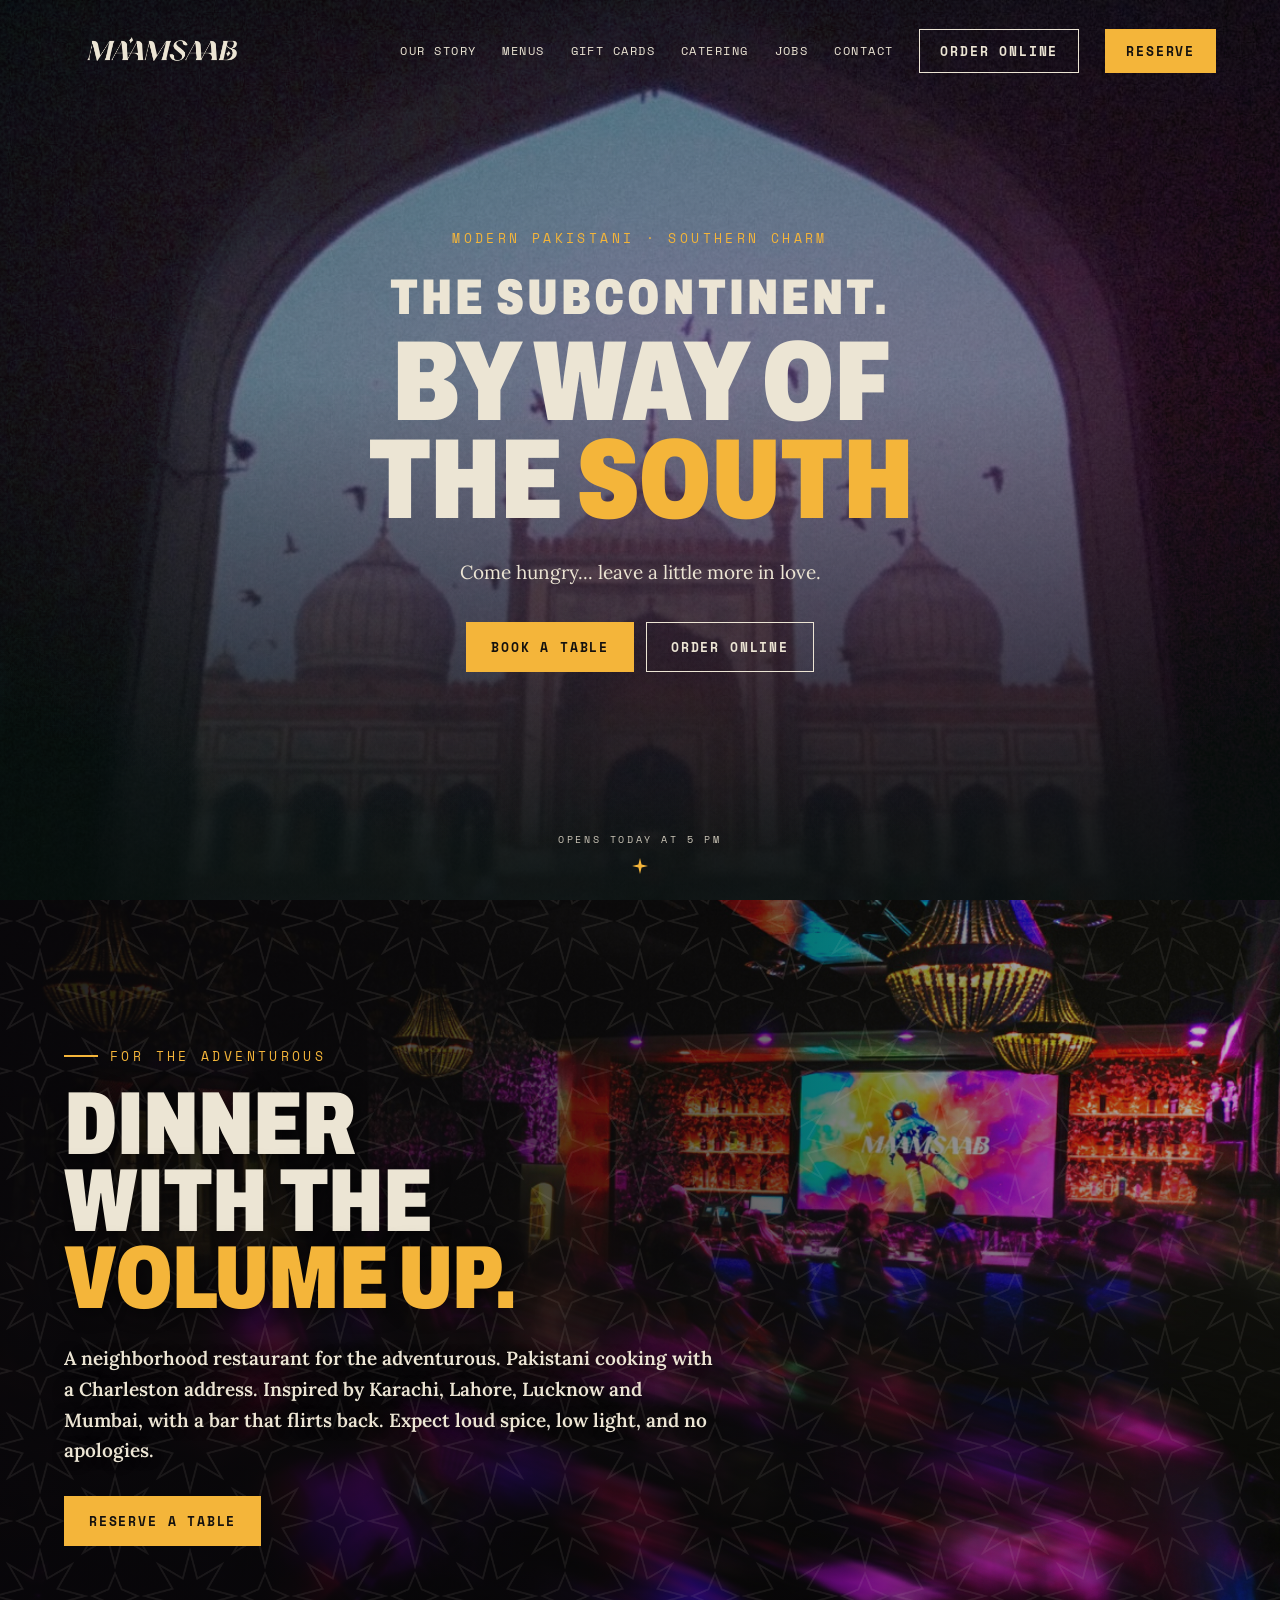
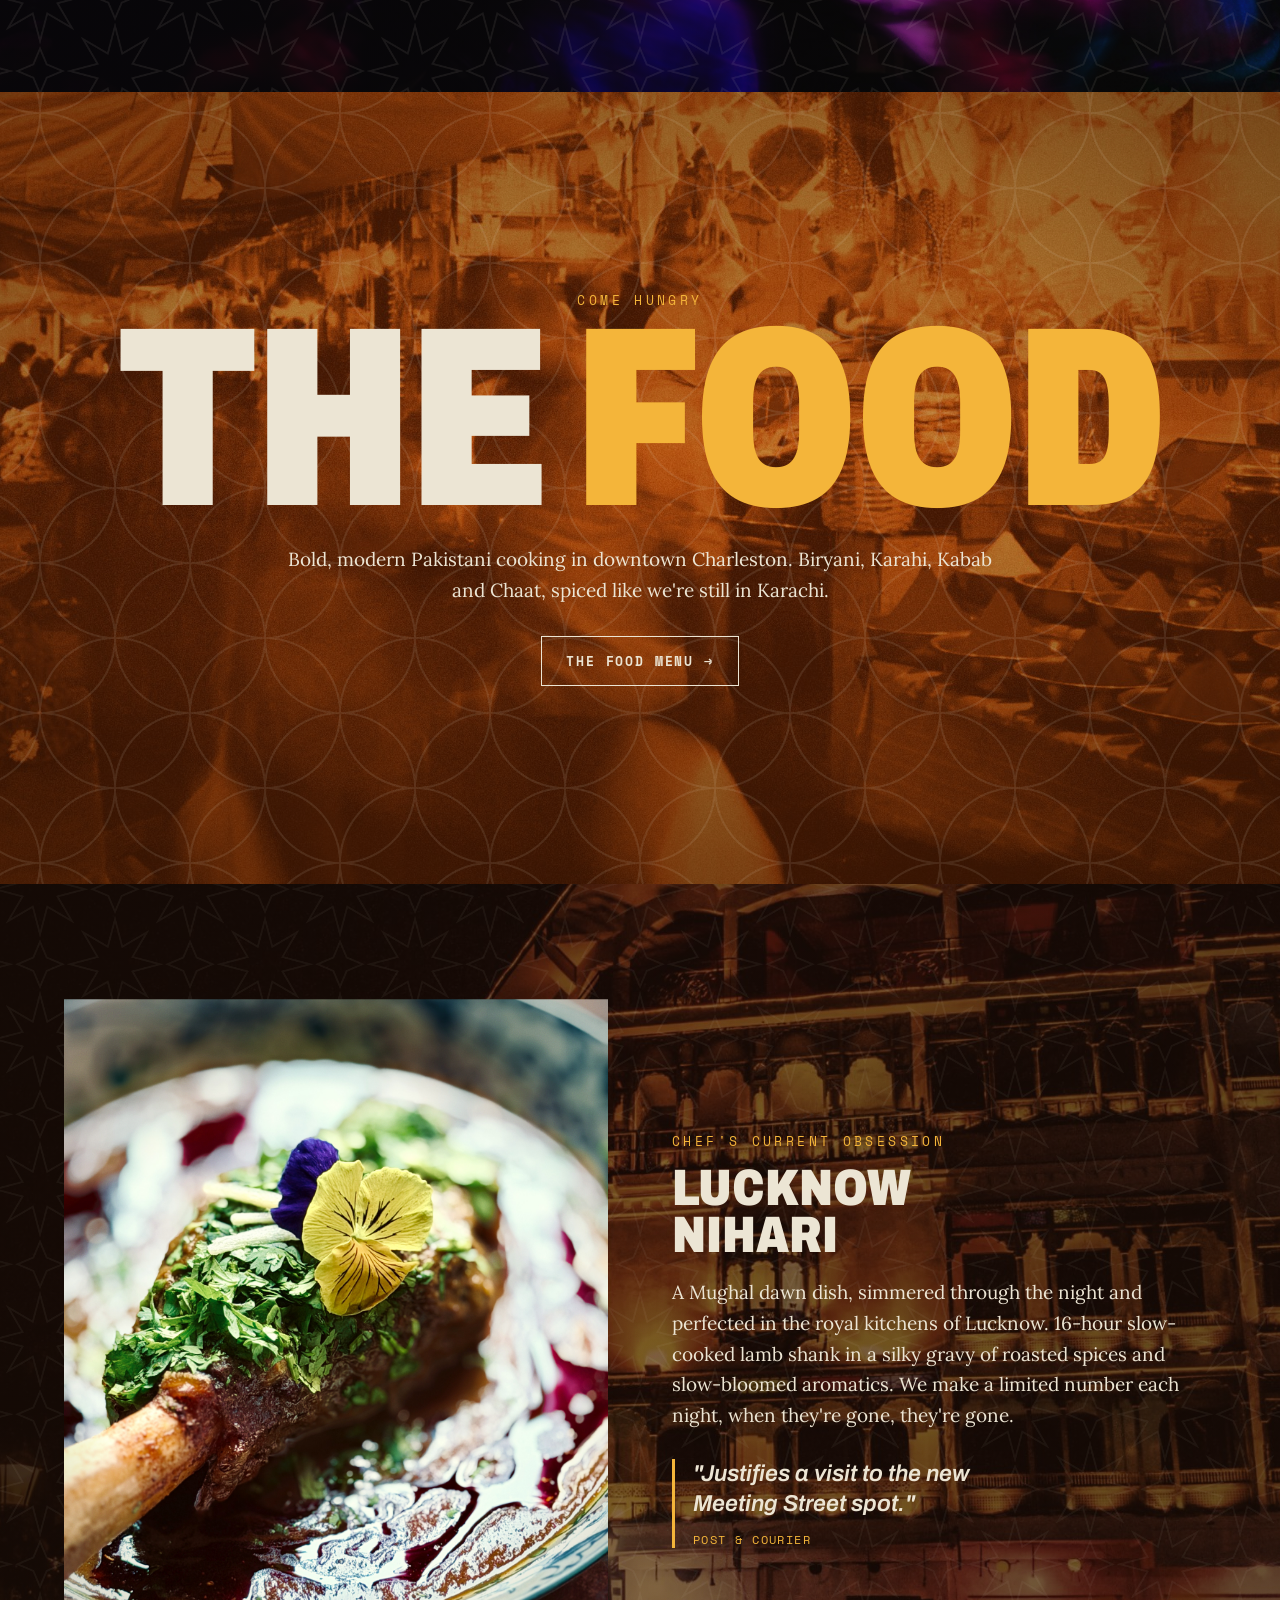
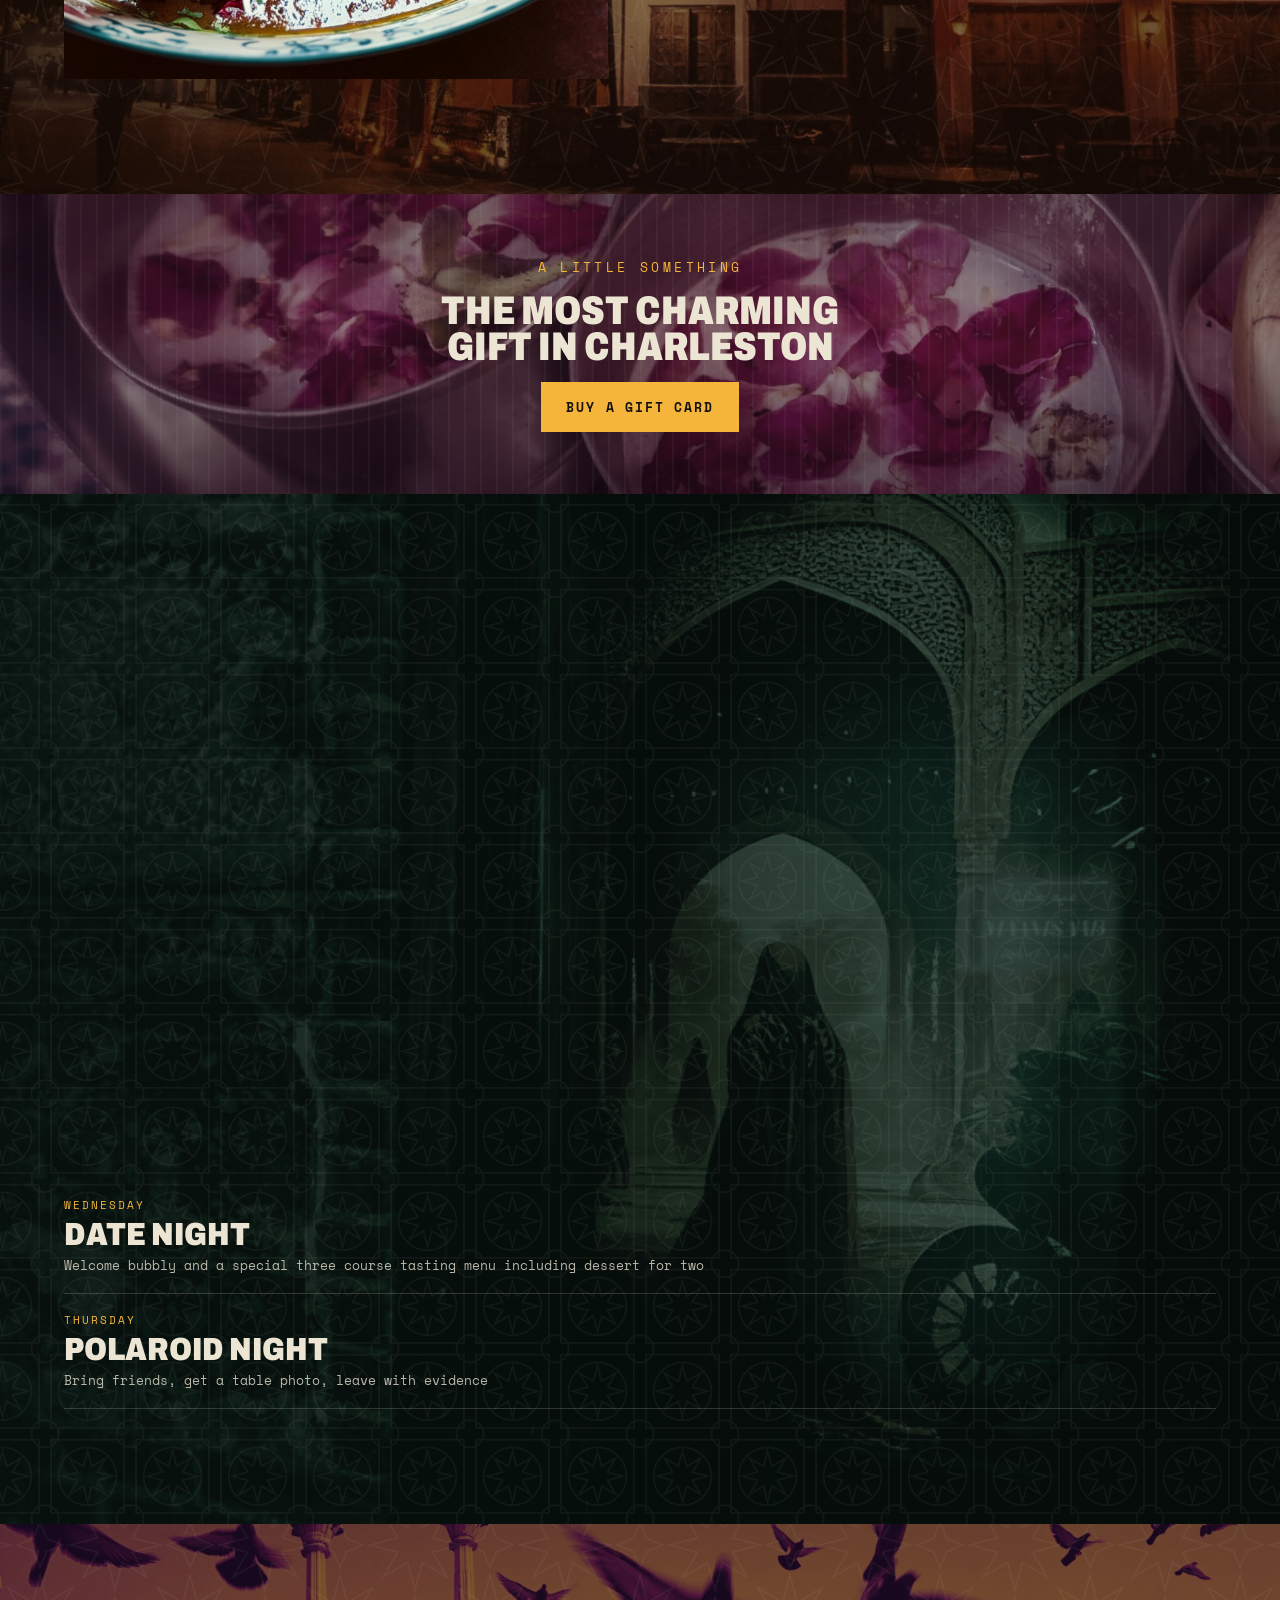
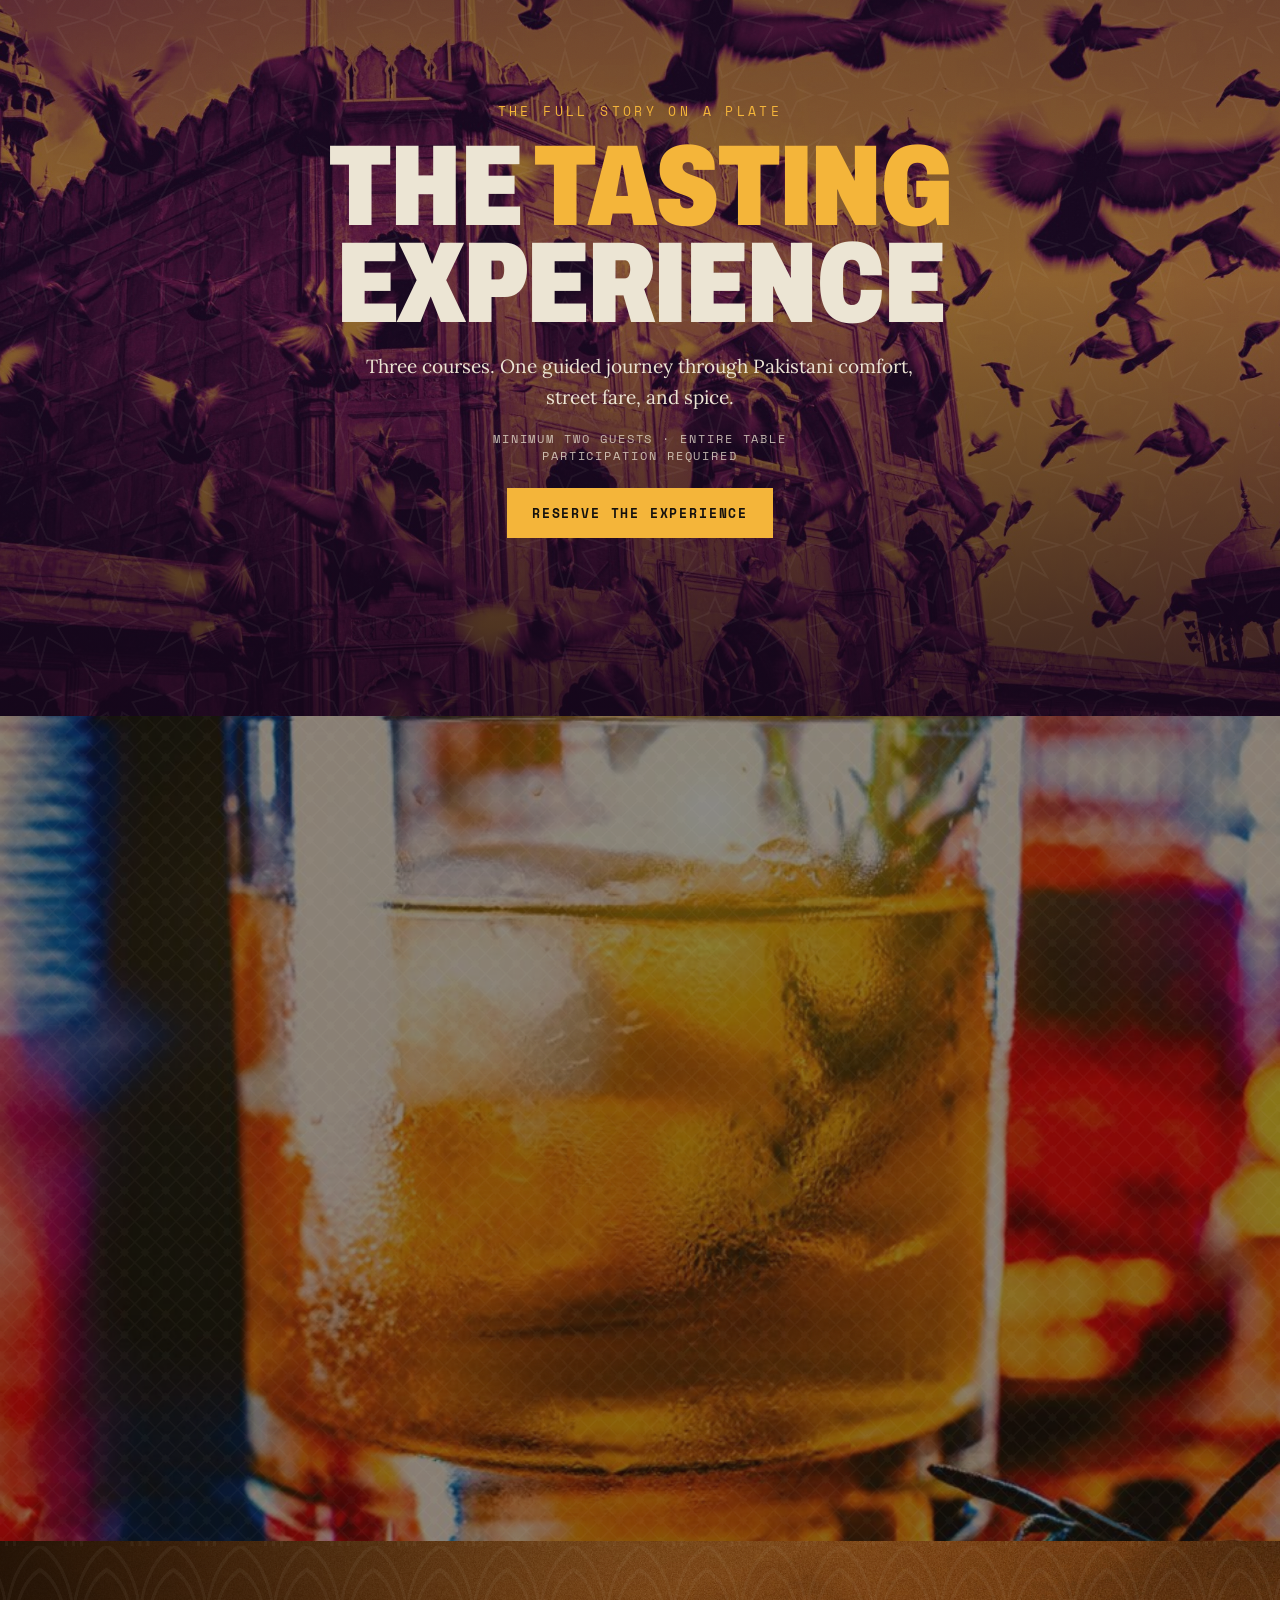
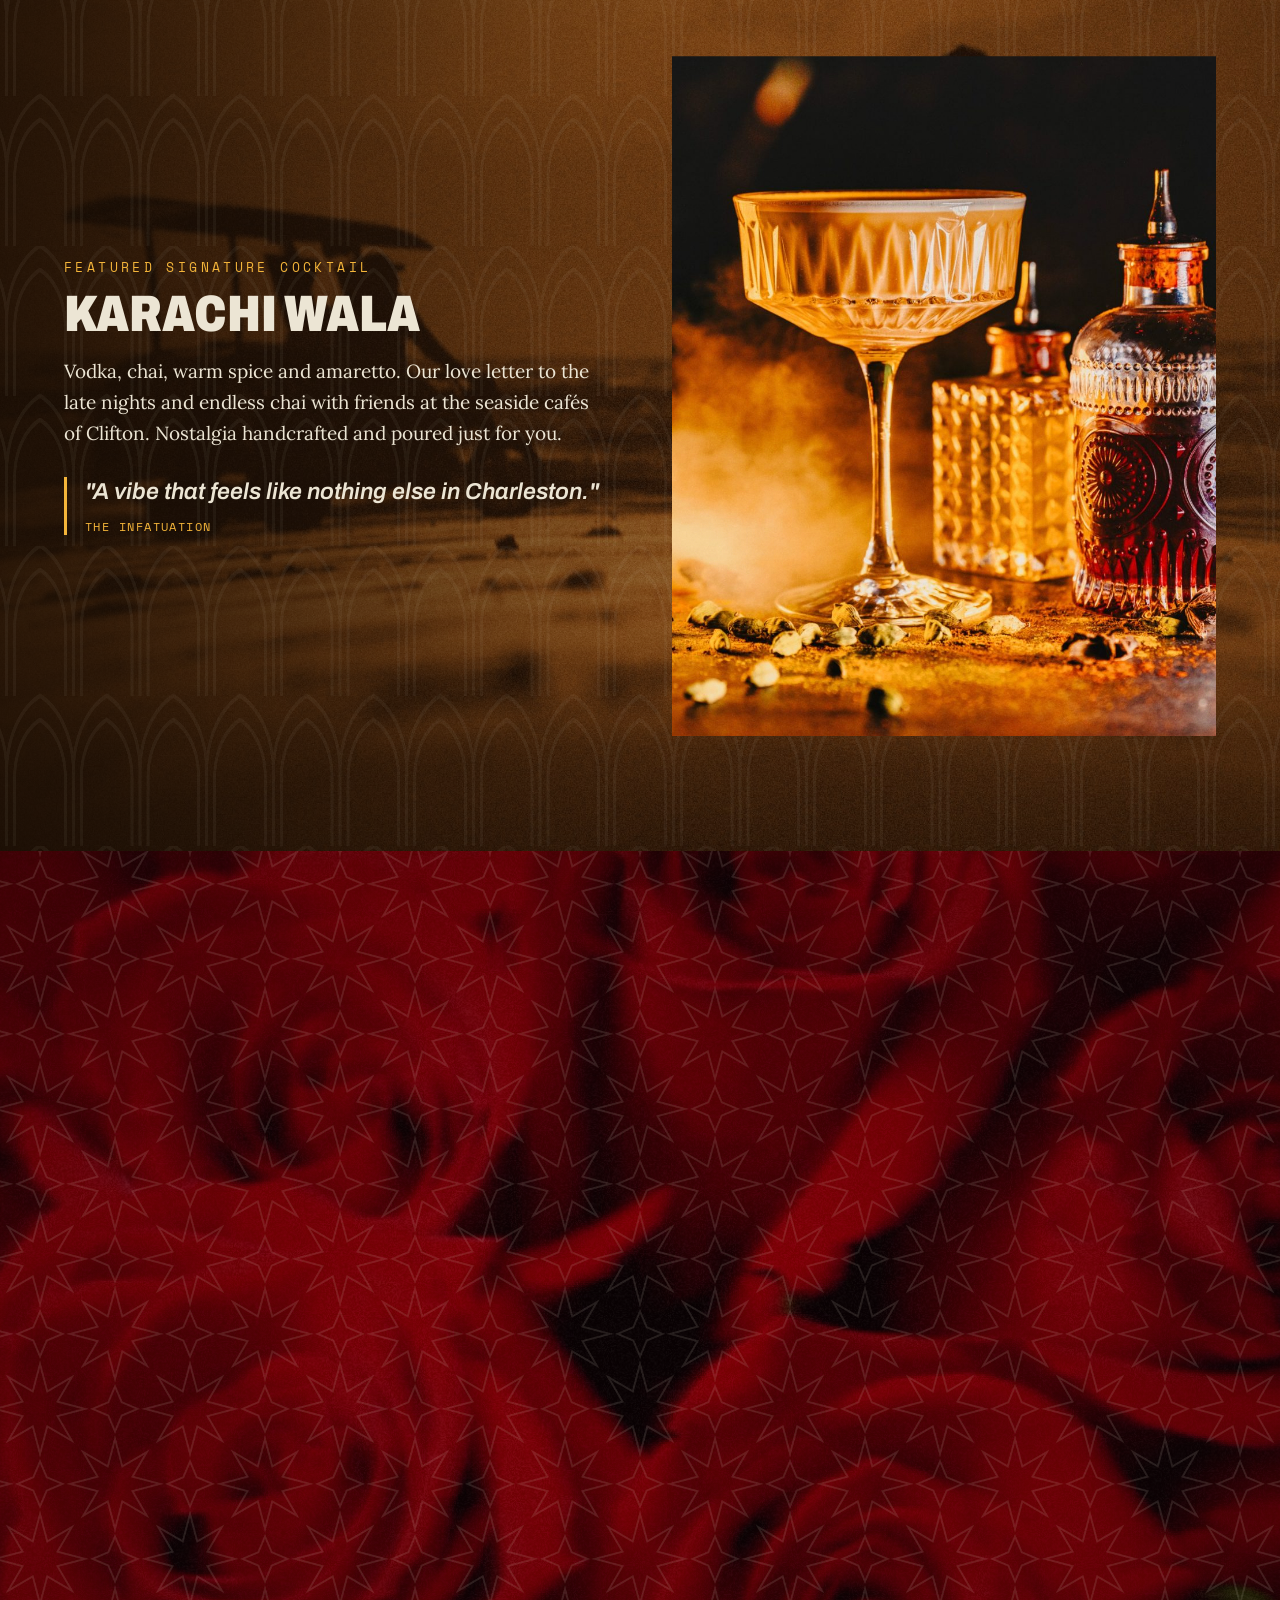
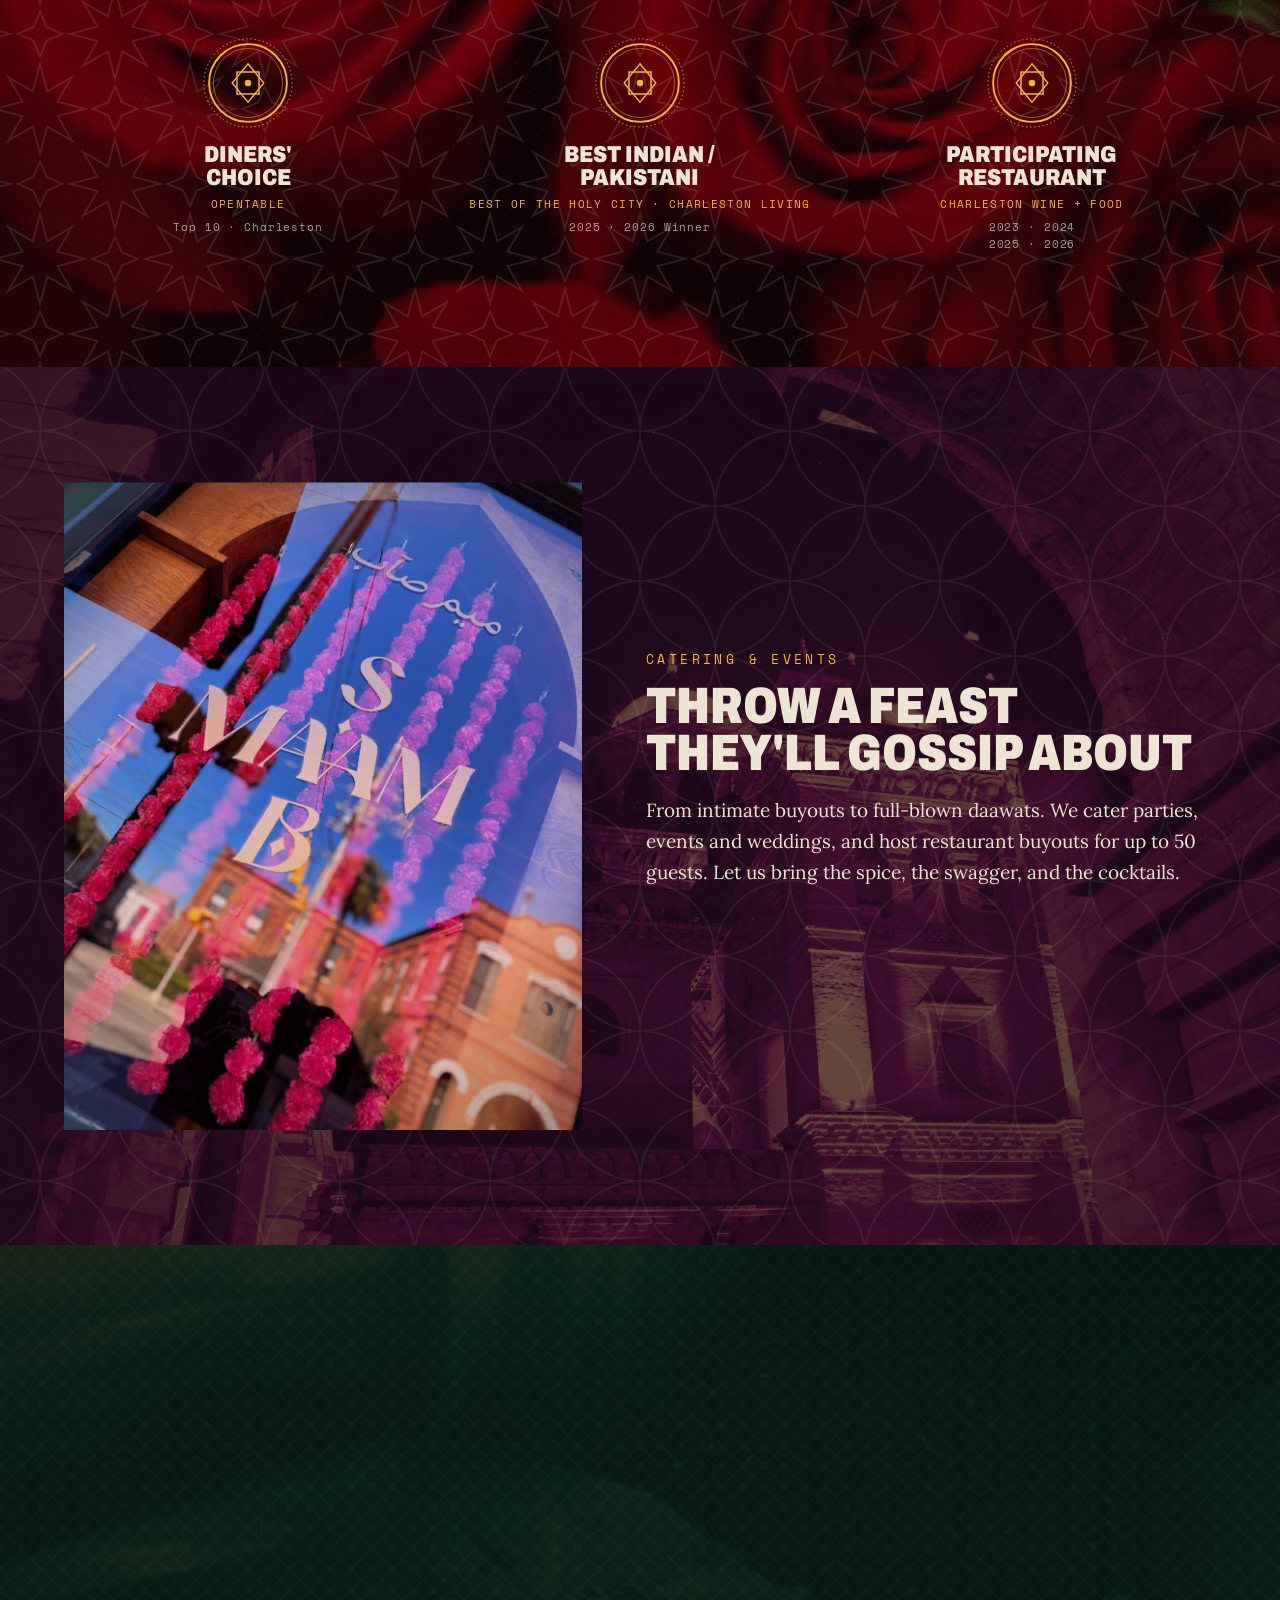
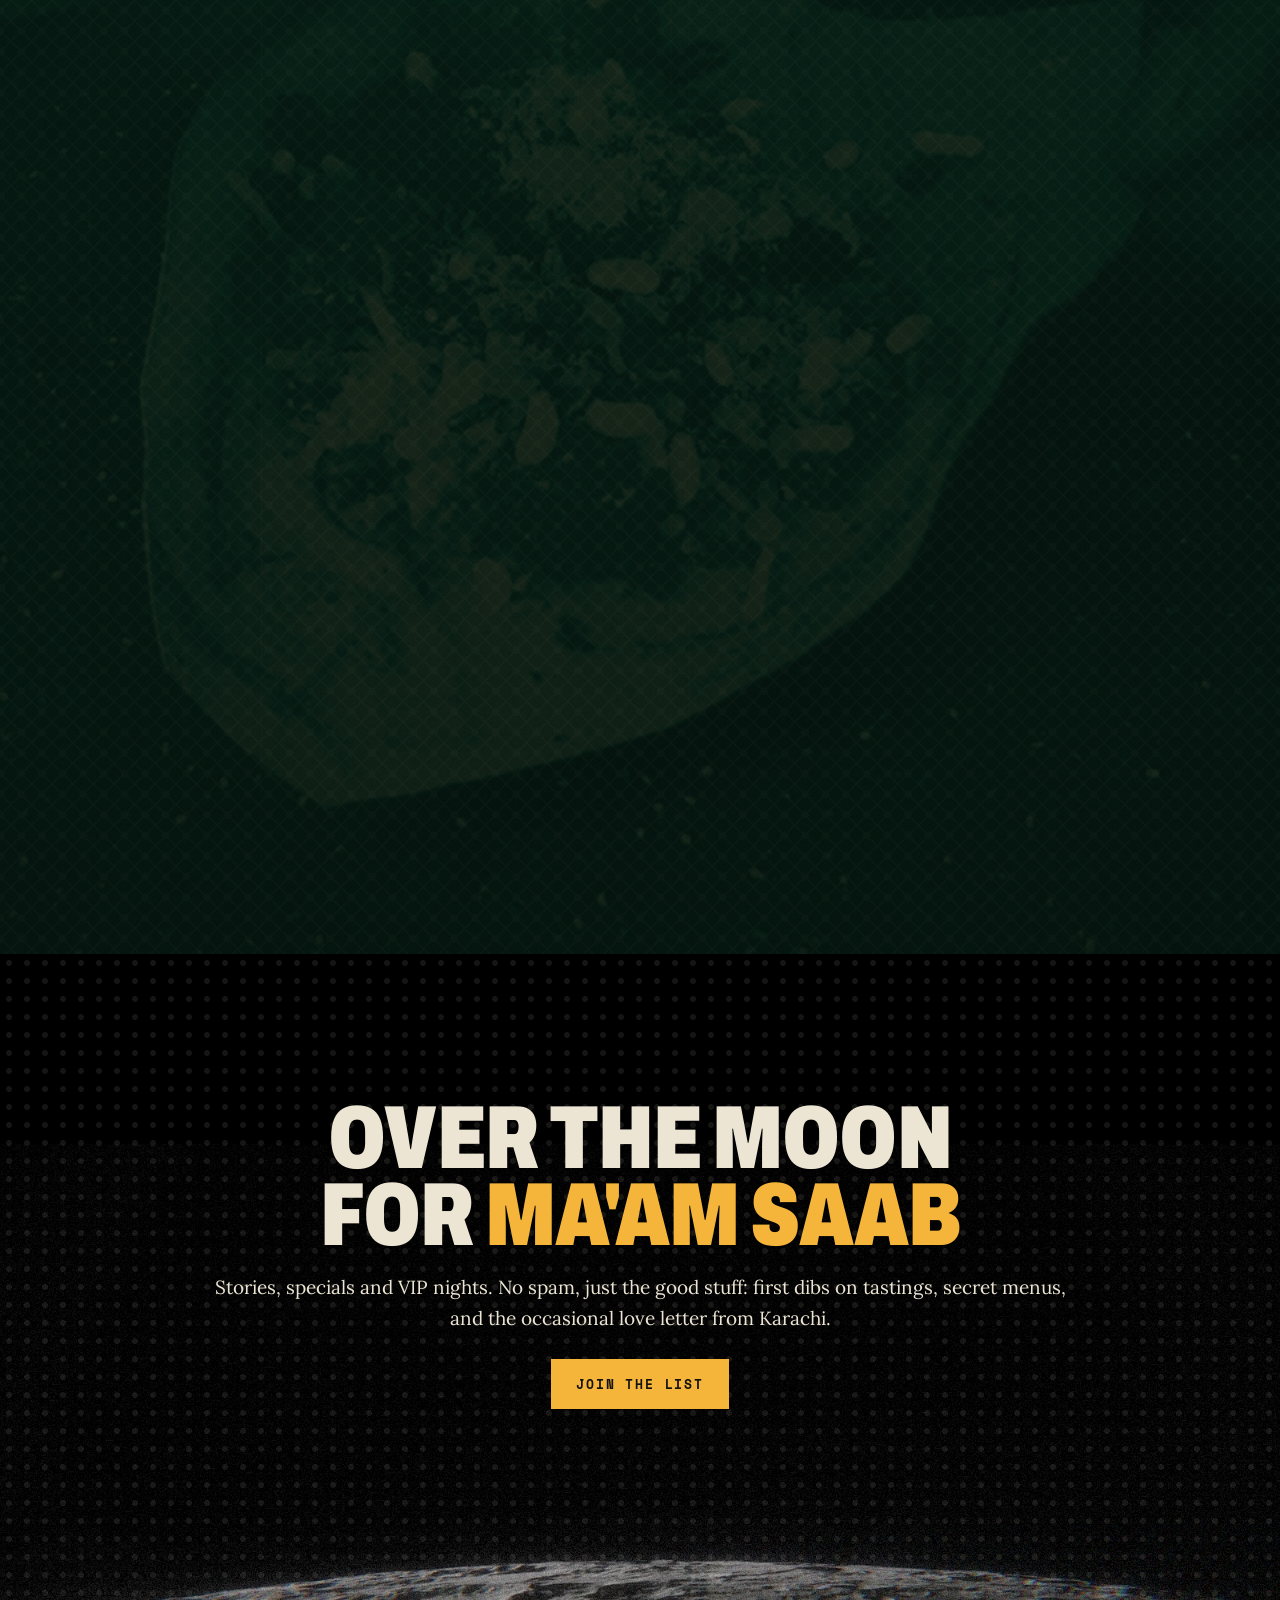
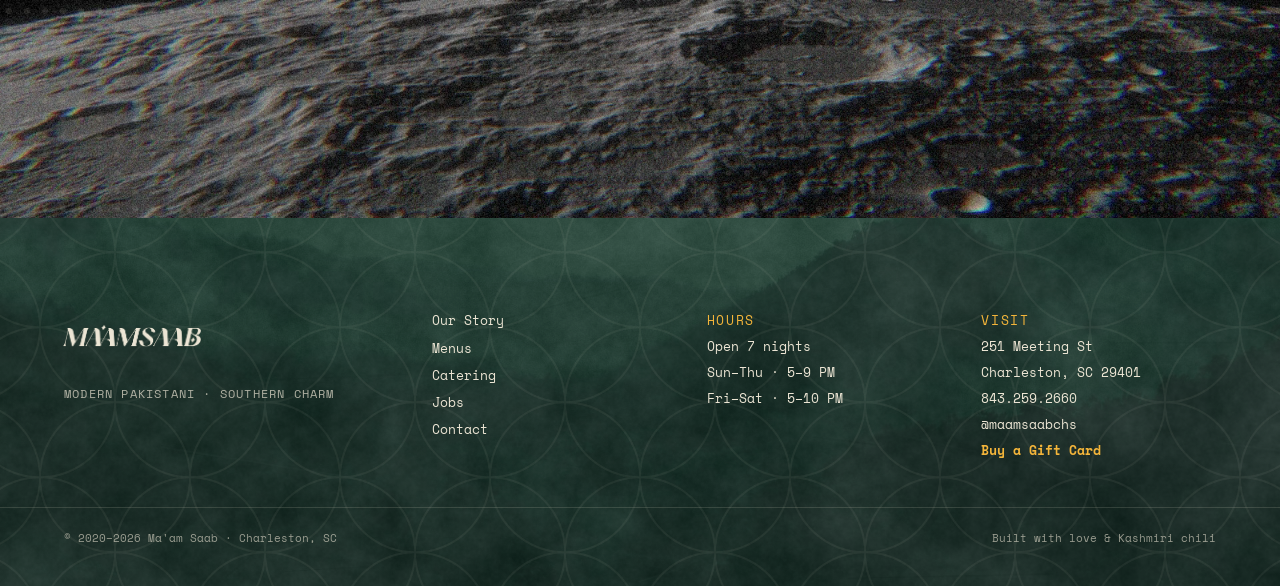
==== index.html @ 059ca785 "Update index.html" ====
<!doctype html>
<html lang="en">
<head>
<meta charset="utf-8" />
<meta name="viewport" content="width=device-width, initial-scale=1" />
<title>Ma'am Saab · Modern Pakistani Restaurant in Charleston, SC</title>
<meta name="description" content="Ma'am Saab is a modern Pakistani restaurant in Charleston, SC, adventurous food and cocktails from Karachi, Lahore, Lucknow & Mumbai, with Southern charm. Book a table or order online." />
<meta name="theme-color" content="#0C3D2B" />
<link rel="canonical" href="https://maamsaabchs.com/" />
<meta property="og:type" content="restaurant" />
<meta property="og:title" content="Ma'am Saab · Modern Pakistani · Southern Charm" />
<meta property="og:description" content="Adventurous Pakistani food & cocktails in Charleston, SC. The subcontinent by way of the South." />
<meta property="og:image" content="https://maamsaabchs.com/assets/photos/hero-arch-green.jpg" />
<meta property="og:locale" content="en_US" />
<meta name="twitter:card" content="summary_large_image" />
<link rel="preconnect" href="https://fonts.googleapis.com" />
<link rel="preconnect" href="https://fonts.gstatic.com" crossorigin />
<link href="https://fonts.googleapis.com/css2?family=Anton&family=Archivo:ital,wght@0,400;0,600;0,800;0,900;1,600;1,900&family=Space+Mono:wght@400;700&family=Noto+Kufi+Arabic:wght@500;700;900&display=swap" rel="stylesheet" />
<link href="https://fonts.googleapis.com/css2?family=Lora:wght@400;500;600&display=swap" rel="stylesheet" />
<link rel="stylesheet" href="riso.css" />
<link rel="stylesheet" href="patterns.css" />
<link rel="stylesheet" href="site.css" />
<style id="bodyFontVars">
  :root{ --bodyfont:"Lora",serif; --bodyweight:400; --bodysize:16.5px; --bodylh:1.65; --bodytrack:0em; }
  /* every paragraph / body-copy role on the site */
  .lede,.mag > p:not(.eyebrow),.faq .ans,.rb-step p,.tl .td,.dc,.person > div > p:not(.eyebrow),.person > p:not(.eyebrow),p.body,.qa p{
    font-family:var(--bodyfont);
    font-weight:var(--bodyweight);
    font-size:var(--bodysize);
    letter-spacing:var(--bodytrack);
    line-height:var(--bodylh);
  }
</style>
<script type="application/ld+json">
{
  "@context":"https://schema.org","@type":"Restaurant","@id":"https://maamsaabchs.com/#restaurant",
  "name":"Ma'am Saab","alternateName":"MA'AMSAAB",
  "description":"Ma'am Saab is an award-winning, independently owned modern Pakistani and Indian restaurant in downtown Charleston, SC. A neighborhood favorite known for bold, adventurous cooking and a cocktail bar with personality, plates from Karachi, Lahore, Lucknow and Mumbai, plus a guest-favorite Tasting Experience you won't find anywhere else in the Lowcountry.",
  "servesCuisine":["Pakistani","Indian","South Asian"],
  "keywords":"Pakistani restaurant Charleston, Indian restaurant Charleston, award-winning restaurant Charleston, independent restaurant, unique dining Charleston, best biryani Charleston, modern Pakistani, tasting experience, local restaurant downtown Charleston",
  "priceRange":"$$$","telephone":"+1-843-259-2660","url":"https://maamsaabchs.com/",
  "image":"https://maamsaabchs.com/assets/photos/mosque-arch.jpg",
  "foundingDate":"2020","acceptsReservations":"https://www.opentable.com/r/maam-saab-reservations-charleston",
  "slogan":"Modern Pakistani · Southern Charm",
  "makesOffer":{"@type":"Offer","name":"Ma'am Saab Gift Card",
    "description":"A gift card to Ma'am Saab, an award-winning modern Pakistani restaurant in downtown Charleston. Redeemable toward dinner, the tasting experience and cocktails. Available digitally to email or print, or as a physical card at the restaurant. A memorable gift for birthdays, anniversaries, holidays, thank-you gifts and corporate gifting.",
    "url":"https://order.toasttab.com/egiftcards/ma-am-saab-251-meeting-street",
    "availability":"https://schema.org/InStock",
    "priceCurrency":"USD",
    "category":"Gift Card",
    "itemOffered":{"@type":"Product","name":"Ma'am Saab Gift Card","category":"Restaurant Gift Card",
      "brand":{"@type":"Brand","name":"Ma'am Saab"},
      "offers":{"@type":"AggregateOffer","priceCurrency":"USD","lowPrice":"25","highPrice":"500","offerCount":"1",
        "availability":"https://schema.org/InStock",
        "url":"https://order.toasttab.com/egiftcards/ma-am-saab-251-meeting-street",
        "seller":{"@id":"https://maamsaabchs.com/#restaurant"}}},
    "seller":{"@id":"https://maamsaabchs.com/#restaurant"}},
  "address":{"@type":"PostalAddress","streetAddress":"251 Meeting St","addressLocality":"Charleston","addressRegion":"SC","postalCode":"29401","addressCountry":"US"},
  "geo":{"@type":"GeoCoordinates","latitude":32.7833,"longitude":-79.9333},
  "hasMap":"https://maps.google.com/?q=251+Meeting+St+Charleston+SC",
  "areaServed":["Charleston","Mount Pleasant","Daniel Island","Sullivan's Island","James Island","West Ashley","Lowcountry"],
  "award":["Best Indian/Pakistani Restaurant, Best of Charleston, Charleston City Paper (2024, 2025, 2026)","Chase Icon, OpenTable & JP Morgan Chase (2024, 2025, 2026)","Best Indian/Pakistani Restaurant, Best of the Holy City, Charleston Living (2025, 2026)","Top 50 Restaurants, Charleston City Paper","The Infatuation 25 Best Restaurants Charleston","Eater Charleston Best New Restaurants"],
  "sameAs":["https://www.instagram.com/maamsaabchs","https://www.opentable.com/r/maam-saab-reservations-charleston"],
  "openingHoursSpecification":[
    {"@type":"OpeningHoursSpecification","dayOfWeek":["Sunday","Monday","Tuesday","Wednesday","Thursday"],"opens":"17:00","closes":"21:00"},
    {"@type":"OpeningHoursSpecification","dayOfWeek":["Friday","Saturday"],"opens":"17:00","closes":"22:00"}
  ],
  "hasMenu":"https://maamsaabchs.com/menu"
}
</script>
<style>
  /* desktop serif scale */
  @media(min-width:900px){
    .lede,.mag p,.mag .dc,.faq .ans,.tl .td,.dc,.person p,p.body,.qa p{font-size:19px!important;line-height:1.62!important}
    .pullq p{font-size:26px!important}
    blockquote p{font-size:23px!important}
  }
</style>
<link rel="icon" type="image/png" sizes="32x32" href="assets/favicon-32.png" />
<link rel="icon" type="image/png" sizes="16x16" href="assets/favicon-16.png" />
<link rel="apple-touch-icon" sizes="180x180" href="assets/favicon-180.png" />
<link rel="manifest" href="site.webmanifest" />
</head>
<body>

<!-- SVG defs: arched photo frames + award seal -->
<svg width="0" height="0" style="position:absolute" aria-hidden="true"><defs>
  <clipPath id="archFrame" clipPathUnits="objectBoundingBox"><path d="M0,1 L0,0.46 C0,0.2 0.22,0 0.5,0 C0.78,0 1,0.2 1,0.46 L1,1 Z"/></clipPath>
  <symbol id="seal" viewBox="0 0 100 100">
    <circle cx="50" cy="50" r="46" fill="none" stroke="currentColor" stroke-width="1" stroke-dasharray="0.6 3.7" stroke-linecap="round" opacity=".9"/>
    <circle cx="50" cy="50" r="40.5" fill="none" stroke="currentColor" stroke-width="2"/>
    <circle cx="50" cy="50" r="36" fill="none" stroke="currentColor" stroke-width="0.8" opacity=".65"/>
    <path d="M50 30 L66.5 50 L50 70 L33.5 50 Z" fill="none" stroke="currentColor" stroke-width="1.5"/>
    <path d="M38.5 38.5 H61.5 V61.5 H38.5 Z" fill="none" stroke="currentColor" stroke-width="1.5"/>
    <circle cx="50" cy="50" r="3.4" fill="currentColor"/>
  </symbol>
</defs></svg>

<!-- ===== NAV ===== -->
<header class="nav" id="nav">
  <div class="wrapw nav-inner">
    <a href="#top" aria-label="Ma'am Saab home"><img class="logo" src="assets/wm__cream.png" alt="Ma'am Saab" /></a>
    <nav class="nav-links" aria-label="Primary">
      <a href="our-story.html">Our Story</a>
      <a href="menu.html">Menus</a>
      <a href="https://order.toasttab.com/egiftcards/ma-am-saab-251-meeting-street" target="_blank" rel="noopener">Gift Cards</a>
      <a href="catering.html">Catering</a>
      <a href="jobs.html">Jobs</a>
      <a href="contact.html">Contact</a>
      <a class="btn btn-ghost" href="https://order.toasttab.com/online/ma-am-saab-251-meeting-street" target="_blank" rel="noopener">Order Online</a>
      <a class="btn btn-gold" href="https://www.opentable.com/r/maam-saab-reservations-charleston?restref=1202641&lang=en-US&ot_source=Restaurant%20website" target="_blank" rel="noopener">Reserve</a>
    </nav>
    <button class="nav-toggle" id="navToggle" aria-label="Open menu" aria-expanded="false"><span></span><span></span><span></span></button>
  </div>
</header>
<div class="mobile-menu" id="mobileMenu">
  <span class="mm-eyebrow">Ma'am Saab · Charleston</span>
  <a href="our-story.html">Our Story</a>
  <a href="menu.html">Menus</a>
  <a href="https://order.toasttab.com/egiftcards/ma-am-saab-251-meeting-street" target="_blank" rel="noopener">Gift Cards</a>
  <a href="catering.html">Catering</a>
  <a href="jobs.html">Jobs</a>
  <a href="contact.html">Contact</a>
  <a class="mm-cta" href="https://order.toasttab.com/online/ma-am-saab-251-meeting-street" target="_blank" rel="noopener">Order Online</a>
  <a class="mm-cta" href="https://www.opentable.com/r/maam-saab-reservations-charleston?restref=1202641&lang=en-US&ot_source=Restaurant%20website" target="_blank" rel="noopener">Reserve</a>
  <span class="mm-foot">Open 7 nights<br/>Sun&ndash;Thu 5&ndash;9 PM · Fri&ndash;Sat 5&ndash;10 PM<br/>251 Meeting St, Charleston</span>
</div>

<!-- ===== HERO ===== -->
<section class="hero" id="top">
  <div class="media">
    <video autoplay muted loop playsinline preload="auto" poster="assets/photos/mosque-arch.jpg">
      <source src="assets/hero-video.mp4" type="video/mp4" />
      <img src="assets/photos/mosque-arch.jpg" alt="Ma'am Saab, Mughal arch at dusk" />
    </video>
  </div>
  <div class="veil2"></div><div class="veil"></div>
  <div class="wrapw hero-content">
    <p class="eyebrow" style="color:var(--gold);margin:0 0 24px">Modern Pakistani · Southern Charm</p>
    <h1 class="hbig" style="color:var(--cream);max-width:15ch;margin:0 auto;font-size:clamp(56px,12vw,114px)"><span id="heroSubcontinent" style="display:block;font-size:.44em;letter-spacing:.06em;line-height:1.05;margin-bottom:.16em">The Subcontinent.</span>By way of<br/>the <span id="heroAccentWord" style="color:var(--gold)">South</span></h1>
    <p class="lede" style="margin:28px auto 0;color:var(--cream);text-align:center;">Come hungry... leave a little more in love.</p>
    <div style="display:flex;gap:12px;flex-wrap:wrap;margin-top:34px;justify-content:center">
      <a class="btn btn-gold" href="https://www.opentable.com/r/maam-saab-reservations-charleston?restref=1202641&lang=en-US&ot_source=Restaurant%20website" target="_blank" rel="noopener">Book a Table</a>
      <a class="btn btn-ghost" href="https://order.toasttab.com/online/ma-am-saab-251-meeting-street" target="_blank" rel="noopener" style="color:var(--cream)">Order Online</a>
    </div>
  </div>
  <div class="herocue mono" id="heroCue" data-cue="hours-star"><span class="cuetext" id="heroHours"></span><span class="cuestar" aria-hidden="true"></span><span class="cuegarland" aria-hidden="true"><i></i><i></i><i></i><i></i><i></i></span></div>
</section>

<!-- ===== INTRO / STORY ===== -->
<section class="sec" id="story" style="background:#0b0b0b;min-height:88svh;display:flex;align-items:center">
  <div class="frame" style="position:absolute;inset:0;z-index:0;background:#0b0b0b"><img src="assets/photos/story-interior.jpg" alt="Inside Ma'am Saab, a night in full swing" style="object-position:center"/><div class="gr"></div></div>
  <div style="position:absolute;inset:0;z-index:1;background:linear-gradient(90deg,rgba(8,6,10,.9),rgba(8,6,10,.6) 58%,rgba(8,6,10,.22))"></div>
  <div class="secpat pat-khatam" id="storyPat" style="opacity:.08;background-size:150px 150px;z-index:2"></div>
  <div class="wrapw" style="position:relative;z-index:3;width:100%">
    <div style="max-width:660px">
      <p class="eyebrow reveal" style="color:var(--gold);margin-bottom:20px;display:flex;align-items:center;gap:12px"><span style="width:34px;height:2px;background:var(--gold);display:inline-block"></span>For the adventurous</p>
      <h2 class="hbig reveal d1" style="color:var(--cream);text-shadow:0 2px 20px rgba(0,0,0,.6)">Dinner<br/>with the<br/><span style="color:var(--gold)">volume up.</span></h2>
      <p class="lede reveal d2" style="margin-top: 26px; color: var(--cream); text-shadow: 0 1px 12px rgba(0,0,0,.7); font-weight: 600">A neighborhood restaurant for the adventurous. Pakistani cooking with a Charleston address. Inspired by Karachi, Lahore, Lucknow and Mumbai, with a bar that flirts back. Expect loud spice, low light, and no apologies.</p>
      <div class="reveal d3" style="margin-top:30px;display:flex;gap:12px;flex-wrap:wrap">
        <a class="btn btn-gold" href="https://www.opentable.com/r/maam-saab-reservations-charleston?restref=1202641&lang=en-US&ot_source=Restaurant%20website" target="_blank" rel="noopener">Reserve a Table</a>
      </div>
    </div>
  </div>
</section>

<!-- ===== CAROUSEL ===== -->
<section class="sec" id="cravings" style="position:relative;overflow:hidden;background:#1a0d04;min-height:88svh;display:flex;align-items:center">
  <div class="frame" style="position:absolute;inset:0;z-index:0;background:#1a0d04"><img src="assets/photos/lib-bazaar-orange.jpg" alt="" style="object-position:center"/><div class="gr"></div></div>
  <div style="position:absolute;inset:0;z-index:1;background:linear-gradient(180deg,rgba(46,18,2,.5),rgba(46,18,2,.28) 45%,rgba(46,18,2,.62))"></div>
  <div class="secpat pat-jali" style="opacity:.10;background-size:150px 150px;z-index:2"></div>
  <div class="wrapw" style="position:relative;z-index:3;text-align:center">
    <p class="eyebrow reveal" style="color:var(--gold);margin-bottom:10px">Come hungry</p>
    <h2 class="pword reveal d1" style="color:var(--cream)">THE <span style="color:var(--gold)">FOOD</span></h2>
    <p class="lede reveal d2" style="margin:24px auto 30px;text-align:center;color:var(--cream)">Bold, modern Pakistani cooking in downtown Charleston. Biryani, Karahi, Kabab and Chaat, spiced like we're still in Karachi.</p>
    <a class="btn btn-ghost reveal d3" href="menu.html" style="color:var(--cream)">The Food Menu →</a>
  </div>
</section>

<!-- ===== FEATURE DISH + REVIEW ===== -->
<section class="sec" style="position:relative;overflow:hidden;background:#07232b;color:var(--cream)">
  <div class="frame" style="position:absolute;inset:0;z-index:0;background:#1a0d06"><img src="assets/photos/foodstreet-rust.jpg" alt="" style="object-position:center"/><div class="gr"></div></div>
  <div style="position:absolute;inset:0;z-index:1;background:linear-gradient(90deg,rgba(20,10,5,.82),rgba(20,10,5,.5) 50%,rgba(20,10,5,.62))"></div>
  <div class="secpat pat-khatam" style="opacity:.05;background-size:150px 150px;z-index:2"></div>
  <div class="wrapw" style="position:relative;z-index:3;display:grid;grid-template-columns:1fr 1fr;gap:clamp(28px,5vw,64px);align-items:center">
    <div class="reveal clip-reveal frame" style="aspect-ratio:4/5"><img src="assets/photos/nihari-graded.jpg" alt="Lucknow Nihari"/><div class="gr"></div></div>
    <div>
      <p class="eyebrow reveal" style="color:var(--gold);margin-bottom:14px">CHEF'S CURRENT OBSESSION</p>
      <h3 class="hmed reveal d1" style="color:var(--cream)">Lucknow<br/>Nihari</h3>
      <p class="lede reveal d2" style="margin-top:18px;color:var(--cream)">A Mughal dawn dish, simmered through the night and perfected in the royal kitchens of Lucknow. 16-hour slow-cooked lamb shank in a silky gravy of roasted spices and slow-bloomed aromatics. We make a limited number each night, when they're gone, they're gone.</p>
      <blockquote class="reveal d3" style="margin-top:28px;border-left:3px solid var(--gold);padding-left:18px">
        <p style="font-family:'Archivo';font-style:italic;font-weight:600;font-size:clamp(18px,2.2vw,26px);color:var(--cream);line-height:1.3">"Justifies a visit to the new<br/><span style="white-space:nowrap">Meeting Street</span> spot."</p>
        <cite class="mono" style="font-style:normal;font-size:12px;letter-spacing:.12em;text-transform:uppercase;color:var(--gold);display:block;margin-top:12px">Post &amp; Courier</cite>
      </blockquote>
    </div>
  </div>
</section>

<!-- ===== THIN GIFT CARD CTA ===== -->
<section style="position:relative;overflow:hidden;background:#1a0d18;min-height:300px;display:flex;align-items:center">
  <div class="frame" style="position:absolute;inset:0;z-index:0;background:#1a0d18"><img src="assets/photos/lassi-plum.jpg" alt="Rose-petal lassi in silver cups" style="object-position:center 40%"/></div>
  <div style="position:absolute;inset:0;z-index:1;background:linear-gradient(180deg,rgba(20,8,18,.55),rgba(20,8,18,.4) 45%,rgba(20,8,18,.66))"></div>
  <div class="secpat pat-ticking" style="color:var(--cream);opacity:.04;background-size:16px 100%;z-index:2"></div>
  <div class="wrapw" style="position:relative;z-index:3;display:flex;justify-content:center">
    <div style="max-width:760px;display:flex;flex-direction:column;align-items:center;text-align:center;gap:16px">
      <span class="eyebrow" style="color:var(--gold)">A little something</span>
      <h2 class="hmed" style="color:var(--cream);font-size:clamp(24px,3.2vw,40px);text-wrap:balance">The most charming<br/>gift in Charleston</h2>
      <a class="btn btn-gold" href="https://order.toasttab.com/egiftcards/ma-am-saab-251-meeting-street" target="_blank" rel="noopener">Buy a Gift Card</a>
    </div>
  </div>
</section>

<!-- ===== DAILY SPECIALS ===== -->
<section class="sec" style="position:relative;overflow:hidden;background:#0b1512">
  <div class="frame emerald" style="position:absolute;inset:0;z-index:0"><img src="assets/photos/poster-woman.jpg" alt="Ma'am Saab, cinematic mood" style="object-position:center"/><div class="gr"></div></div>
  <div style="position:absolute;inset:0;z-index:1;background:linear-gradient(90deg,rgba(7,17,14,.93),rgba(7,17,14,.78) 55%,rgba(7,17,14,.66))"></div>
  <div class="secpat pat-kashi" style="opacity:.05;background-size:170px 170px;z-index:2"></div>
  <div class="wrapw" style="position:relative;z-index:3">
    <p class="eyebrow reveal" style="color:var(--gold);margin-bottom:14px">The week at Ma'am Saab</p>
    <h2 class="hbig reveal d1" style="margin-bottom:36px">Nightly<br/>specials</h2>
    <div id="specials"></div>
  </div>
</section>

<!-- ===== TASTING EXPERIENCE ===== -->
<section class="sec poster-sec" id="tasting" style="align-items:center;background:#1a0a1e">
  <div class="frame" style="position:absolute;inset:0;z-index:0;background:#1a0a1e"><img src="assets/photos/lib-birds-plum.jpg" alt="Birds over a Mughal mosque at golden hour" style="object-position:center 30%"/><div class="gr"></div></div>
  <div style="position:absolute;inset:0;z-index:1;background:linear-gradient(0deg,rgba(20,6,24,.82),rgba(20,6,24,.42) 55%,rgba(20,6,24,.55))"></div>
  <div class="secpat pat-khatam" style="opacity:.05;background-size:150px 150px;z-index:2"></div>
  <div class="wrapw" style="position:relative;z-index:3;text-align:center;display:flex;flex-direction:column;align-items:center;gap:18px">
    <p class="eyebrow reveal" style="color:var(--gold)">The full story on a plate</p>
    <h2 class="pword reveal d1" style="color:var(--cream);font-size:clamp(48px,9vw,150px);line-height:.84">THE <span style="color:var(--gold)">TASTING</span><br/>EXPERIENCE</h2>
    <p class="lede reveal d2" style="text-align:center;max-width:48ch">Three courses. One guided journey through Pakistani comfort, street fare, and spice.</p>
    <p class="mono reveal d2" style="font-size:12px;letter-spacing:.16em;text-transform:uppercase;color:var(--cream);opacity:.78;max-width:46ch">Minimum two guests · entire table participation required</p>
    <a class="btn btn-gold reveal d3" href="https://www.opentable.com/booking/experiences-availability?rid=1202641&restref=1202641&experienceId=613005&utm_source=external&utm_medium=referral&utm_campaign=shared" target="_blank" rel="noopener" style="margin-top:6px">Reserve the Experience</a>
  </div>
</section>

<!-- ===== THE DRINKS (movie poster) ===== -->
<section class="sec poster-sec" style="background:var(--ink)">
  <div class="frame" style="position:absolute;inset:0;z-index:0;opacity:.5"><img src="assets/photos/cocktail-neon.jpg" alt=""/><div class="gr"></div></div>
  <div class="secpat pat-zellige" style="opacity:.03;background-size:165px 165px;z-index:2"></div>
  <div class="wrapw" style="position:relative;z-index:3;text-align:center">
    <p class="eyebrow reveal" style="color:var(--gold);margin-bottom:10px">From the bar</p>
    <h2 class="pword reveal d1" style="color:var(--cream)">THE <span style="color:var(--gold);white-space:nowrap">DRINKS</span></h2>
    <p class="lede reveal d2" style="margin:24px auto 30px;text-align:center;color:var(--cream)">Cocktails with a passport and a wink, plus mocktails, lassis, and hemp-derived sippers for the sober-curious.</p>
    <a class="btn btn-ghost reveal d3" href="menu.html#drinks" style="color:var(--cream)">The Drinks Menu →</a>
  </div>
</section>

<!-- ===== FEATURE DRINK + REVIEW ===== -->
<section class="sec" style="position:relative;overflow:hidden;background:#160a10">
  <div class="frame" style="position:absolute;inset:0;z-index:0;background:#1a0e04"><img src="assets/photos/karachi-beach-warm.jpg" alt="Golden dusk over Clifton Beach, Karachi" style="object-position:center 38%"/><div class="gr"></div></div>
  <div style="position:absolute;inset:0;z-index:1;background:linear-gradient(90deg,rgba(22,12,4,.8),rgba(22,12,4,.36) 50%,rgba(22,12,4,.06))"></div>
  <div class="secpat pat-arch" style="opacity:.05;background-size:200px 300px;z-index:2"></div>
  <div class="wrapw" style="position:relative;z-index:3;display:grid;grid-template-columns:1fr 1fr;gap:clamp(28px,5vw,64px);align-items:center">
    <div>
      <p class="eyebrow reveal" style="color:var(--gold);margin-bottom:14px">FEATURED SIGNATURE COCKTAIL</p>
      <h3 class="hmed reveal d1">Karachi Wala</h3>
      <p class="lede reveal d2" style="margin-top:18px">Vodka, chai, warm spice and amaretto. Our love letter to the late nights and endless chai with friends at the seaside cafés of Clifton. Nostalgia handcrafted and poured just for you.</p>
      <blockquote class="reveal d3" style="margin-top:28px;border-left:3px solid var(--gold);padding-left:18px">
        <p style="font-family:'Archivo';font-style:italic;font-weight:600;font-size:clamp(18px,2.2vw,26px);line-height:1.3">"A vibe that feels like <span style="white-space:nowrap">nothing else in Charleston.</span>"</p>
        <cite class="mono" style="font-style:normal;font-size:12px;letter-spacing:.12em;text-transform:uppercase;color:var(--gold);display:block;margin-top:12px">The Infatuation</cite>
      </blockquote>
    </div>
    <div class="reveal clip-reveal frame" style="aspect-ratio:4/5"><img src="assets/photos/cocktail-coupe.jpg" alt="Karachi Wala cocktail at Ma'am Saab"/><div class="gr"></div></div>
  </div>
</section>

<!-- ===== AWARDS ===== -->
<section class="sec" style="position:relative;overflow:hidden;background:#1a0306">
  <div class="frame" style="position:absolute;inset:0;z-index:0;background:#1a0306"><img src="assets/photos/lib-roses.png" alt="" style="object-position:center"/><div class="gr"></div></div>
  <div style="position:absolute;inset:0;z-index:1;background:radial-gradient(120% 90% at 50% 40%,rgba(20,3,6,.42),rgba(20,3,6,.8))"></div>
  <div class="secpat pat-khatam" style="opacity:.12;background-size:150px 150px;z-index:2"></div>
  <div class="wrapw" style="position:relative;z-index:3;text-align:center">
    <p class="eyebrow reveal" style="color:var(--gold);margin-bottom:14px">Officially adored</p>
    <h2 class="hmed reveal d1" style="margin-bottom:44px">Modesty's not<br/>on the menu</h2>
    <div class="awards-grid">
      <div class="award reveal"><svg class="seal"><use href="#seal"/></svg><span class="aw-name">Best Indian /<br/>Pakistani</span><span class="aw-src">Best of Charleston &middot; City Paper</span><span class="aw-yr">2024 · 2025 · 2026</span></div>
      <div class="award reveal d1"><svg class="seal"><use href="#seal"/></svg><span class="aw-name">Chase<br/>Icon</span><span class="aw-src">OpenTable &amp; JP Morgan Chase</span><span class="aw-yr">2024 · 2025 · 2026</span></div>
      <div class="award reveal d2"><svg class="seal"><use href="#seal"/></svg><span class="aw-name">Top 50<br/>Restaurants</span><span class="aw-src">Charleston City Paper · Dish</span><span class="aw-yr">Fall 2025</span></div>
      <div class="award reveal d1"><svg class="seal"><use href="#seal"/></svg><span class="aw-name">25 Best<br/>Restaurants</span><span class="aw-src">The Infatuation</span><span class="aw-yr">Charleston</span></div>
      <div class="award reveal d2"><svg class="seal"><use href="#seal"/></svg><span class="aw-name">Best New<br/>Restaurants</span><span class="aw-src">Eater Charleston</span><span class="aw-yr">Featured</span></div>
      <div class="award reveal d3"><svg class="seal"><use href="#seal"/></svg><span class="aw-name">Most<br/>Anticipated</span><span class="aw-src">Eater Charleston</span><span class="aw-yr">Featured</span></div>
      <div class="award reveal d3"><svg class="seal"><use href="#seal"/></svg><span class="aw-name">Diners'<br/>Choice</span><span class="aw-src">OpenTable</span><span class="aw-yr">Top 10 · Charleston</span></div>
      <div class="award reveal d1"><svg class="seal"><use href="#seal"/></svg><span class="aw-name">Best Indian /<br/>Pakistani</span><span class="aw-src">Best of the Holy City &middot; Charleston Living</span><span class="aw-yr">2025 &middot; 2026 Winner</span></div>
      <div class="award reveal d2"><svg class="seal"><use href="#seal"/></svg><span class="aw-name">Participating<br/>Restaurant</span><span class="aw-src">Charleston Wine + Food</span><span class="aw-yr" style="display:flex;flex-direction:column;line-height:1.5"><span>2023 · 2024</span><span>2025 · 2026</span></span></div>
    </div>
  </div>
</section>

<!-- ===== CATERING ===== -->
<section class="sec" id="catering" style="position:relative;overflow:hidden;background:#180616">
  <div class="frame" style="position:absolute;inset:0;z-index:0;background:#180616"><img src="assets/photos/mosque-arch-magenta.jpg" alt="" style="object-position:center"/><div class="gr"></div></div>
  <div style="position:absolute;inset:0;z-index:1;background:linear-gradient(180deg,rgba(24,6,22,.72),rgba(24,6,22,.6))"></div>
  <div class="secpat pat-jali" style="opacity:.07;background-size:150px 150px;z-index:2"></div>
  <div class="wrapw" style="position:relative;z-index:3;display:grid;grid-template-columns:1fr 1.1fr;gap:clamp(28px,5vw,64px);align-items:center">
    <div class="reveal clip-reveal frame" style="aspect-ratio:4/5"><img src="assets/photos/storefront-garlands-cine.jpg" alt="Ma'am Saab storefront window with marigold garlands" style="object-position:center 38%"/><div style="position:absolute;inset:0;background:#8A245C;mix-blend-mode:multiply;opacity:.28;pointer-events:none"></div><div class="gr"></div></div>
    <div>
      <p class="eyebrow reveal" style="color:var(--gold);margin-bottom:14px">Catering &amp; Events</p>
      <h2 class="hmed reveal d1" style="color:var(--cream)">Throw a feast<br/>they'll gossip about</h2>
      <p class="lede reveal d2" style="margin-top:18px;color:var(--cream)">From intimate buyouts to full-blown daawats. We cater parties, events and weddings, and host restaurant buyouts for up to 50 guests. Let us bring the spice, the swagger, and the cocktails.</p>
      <a class="btn btn-gold reveal d3" href="catering.html" style="margin-top:26px">Plan an Event</a>
    </div>
  </div>
</section>

<!-- ===== FAQ ===== -->
<section class="sec" id="faq-sec" style="position:relative;overflow:hidden;background:#04100c">
  <div class="frame" style="position:absolute;inset:0;z-index:0;background:#04100c"><img src="assets/photos/paan-emerald.jpg" alt="" style="object-position:center"/><div class="gr"></div></div>
  <div style="position:absolute;inset:0;z-index:1;background:linear-gradient(180deg,rgba(4,16,12,.84),rgba(4,16,12,.9))"></div>
  <div class="secpat pat-zellige" style="opacity:.025;background-size:165px 165px;z-index:2"></div>
  <div class="wrapw" style="position:relative;z-index:3;color:var(--cream)">
    <h2 class="hbig reveal" style="color:var(--cream);margin-bottom:36px">Good<br/>questions</h2>
    <div class="faq" id="faq"></div>
  </div>
</section>

<!-- ===== NEWSLETTER ===== -->
<section class="sec" id="newsletter" style="position:relative;overflow:hidden;background:#000;min-height:96svh;padding:0">
  <div class="frame" style="position:absolute;inset:0;z-index:0;background:#000"><img src="assets/photos/moon.jpg" alt="The moon over Charleston" style="object-position:center bottom;transform:translateY(22%)"/></div>
  <div style="position:absolute;inset:0;z-index:1;background:radial-gradient(120% 80% at 50% 12%,rgba(0,0,0,.35),transparent 60%)"></div>
  <div class="secpat pat-halftone" style="color:var(--cream);opacity:.09;background-size:18px 18px;z-index:2"></div>
  <div class="wrapw" style="position:relative;z-index:3;text-align:center;display:flex;flex-direction:column;align-items:center;gap:18px;padding-top:clamp(72px,12vh,150px)">
    <p class="eyebrow reveal" style="color:var(--gold)">Join the list</p>
    <h2 class="hbig reveal d1" style="color:var(--cream)">Over the moon<br/>for <span style="color:var(--gold)">Ma'am Saab</span></h2>
    <p class="lede reveal d2" style="text-align:center;color:var(--cream);max-width:72ch">Stories, specials and VIP nights. No spam, just the good stuff: first dibs on tastings, secret menus, and the occasional love letter from Karachi.</p>
    <a class="btn btn-gold reveal d3" href="https://www.toasttab.com/ma-am-saab-251-meeting-street/marketing-signup" target="_blank" rel="noopener" style="margin-top:8px">Join the List</a>
  </div>
</section>

<!-- ===== FOOTER ===== -->
<footer class="footer" id="visit">
  <div class="frame" style="position:absolute;inset:0;z-index:0;background:#072018"><img src="assets/photos/islamabad-emerald.jpg" alt="" style="object-position:center 18%;opacity:.95"/></div>
  <div style="position:absolute;inset:0;z-index:1;background:linear-gradient(180deg,rgba(7,32,24,.42),rgba(7,32,24,.66))"></div>
  <div class="secpat tex-plaster on-dark" style="z-index:2"></div>
  <div class="secpat pat-jali" style="opacity:.06;background-size:150px 150px;z-index:2"></div>
  <div class="wrapw" style="display:grid;grid-template-columns:1.4fr 1fr 1fr 1fr;gap:40px">
    <div>
      <img src="assets/wm__cream.png" alt="Ma'am Saab" style="width:180px;display:block;margin:0 0 0 -22px" />
      <p class="mono" style="font-size:12px;opacity:.7;margin-top:18px;letter-spacing:.1em">MODERN PAKISTANI · SOUTHERN CHARM</p>
    </div>
    <div class="mono" style="font-size:13px;line-height:2.1">
      <a href="our-story.html">Our Story</a><br/>
      <a href="menu.html">Menus</a><br/>
      <a href="catering.html">Catering</a><br/>
      <a href="jobs.html">Jobs</a><br/>
      <a href="contact.html">Contact</a>
    </div>
    <div class="mono" style="font-size:13px;line-height:2">
      <span style="color:var(--gold);letter-spacing:.12em">HOURS</span><br/>
      Open 7 nights<br/>
      Sun–Thu · 5–9 PM<br/>
      Fri–Sat · 5–10 PM
    </div>
    <div class="mono" style="font-size:13px;line-height:2" id="reserve">
      <span style="color:var(--gold);letter-spacing:.12em">VISIT</span><br/>
      251 Meeting St<br/>Charleston, SC 29401<br/><a href="tel:+18432592660">843.259.2660</a><br/>
      <a href="https://instagram.com/maamsaabchs">@maamsaabchs</a><br/>
      <a href="https://order.toasttab.com/egiftcards/ma-am-saab-251-meeting-street" target="_blank" rel="noopener" style="color:var(--gold);font-weight:700">Buy a Gift Card</a>
    </div>
  </div>
  <div class="wrapw" style="margin-top:44px;padding-top:22px;border-top:1px solid rgba(236,229,212,.14);display:flex;justify-content:space-between;gap:14px;flex-wrap:wrap">
    <span class="mono" style="font-size:11px;opacity:.6">© 2020–2026 Ma'am Saab · Charleston, SC</span>
    <span class="mono" style="font-size:11px;opacity:.6">Built with love &amp; Kashmiri chili</span>
  </div>
</footer>

<!-- sticky mobile CTA -->
<div class="mcta">
  <a href="https://www.opentable.com/r/maam-saab-reservations-charleston?restref=1202641&lang=en-US&ot_source=Restaurant%20website" target="_blank" rel="noopener" style="background:var(--gold);color:var(--ink)">Reserve</a>
  <a href="https://order.toasttab.com/online/ma-am-saab-251-meeting-street" target="_blank" rel="noopener" style="background:var(--ink);color:var(--cream)">Order Online</a>
</div>

<script src="menu-data.js"></script>
<script src="site.js"></script>



<script>
/* Hero cue — time-aware open/closed state.
   Hours: Sun–Thu 5–9 PM, Fri–Sat 5–10 PM. */
function msHeroCue(){
  var el = document.getElementById('heroHours'); if (!el) return;
  var now = new Date();
  var day = now.getDay();                    /* 0 Sun … 6 Sat */
  var mins = now.getHours()*60 + now.getMinutes();
  var OPEN = 17*60;                          /* 5:00 PM */
  function closeMins(d){ return (d===5||d===6) ? 22*60 : 21*60; }   /* Fri/Sat 10 PM */
  function label(d){ return (d===5||d===6) ? '10 PM' : '9 PM'; }

  var msg;
  if (mins >= OPEN && mins < closeMins(day)) {
    msg = 'Open until ' + label(day);                  /* mid-service */
  } else if (mins < OPEN) {
    msg = 'Opens today at 5 PM';                       /* before doors, incl. after midnight */
  } else {
    var tmr = (day + 1) % 7;
    msg = 'Opens tomorrow at 5 PM';                    /* after close */
  }
  el.textContent = msg;
}
msHeroCue();
setInterval(msHeroCue, 60000);               /* keep it honest if the tab stays open */
</script>
</body>
</html>
---- riso.css ----
/* ============================================================
   MA'AM SAAB — RISO LAHORE (refined)
   Cinematic emerald-lit architecture · warm film portraits · grain
   ============================================================ */
*{box-sizing:border-box;margin:0;padding:0}
:root{
  --green:#117A52;       /* Lahore emerald (the lit-arch green) */
  --green-bright:#1FA36C;
  --amber:#C8682A;       /* lit sandstone */
  --amber-deep:#9A4A1C;
  --cream:#ECE5D4;       /* newsprint */
  --cream-2:#E2D8C0;
  --ink:#14110E;
  --flag:#E8412E;        /* chili red accent */
  --night:#0B1512;       /* deep green-black */
  --pine:#0C3D2B;        /* deep emerald — dark ground (replaces black) */
  --gold:#F4B53A;        /* bright marigold — highlight accent for readability */
  --plum:#8A245C;        /* shahi plum — filmi magenta accent */
  --plum-deep:#2A0E26;   /* aubergine — plum dark ground */
  --max:1320px;
}
html{scroll-behavior:smooth}
body{
  background:var(--night); color:var(--cream);
  font-family:"Archivo",sans-serif; -webkit-font-smoothing:antialiased;
  overflow-x:hidden;
}
img{display:block}

/* ---- type ---- */
.display{font-family:"Archivo",sans-serif;font-weight:900;font-stretch:75%;
  text-transform:uppercase;line-height:.84;letter-spacing:-.01em}
.anton{font-family:"Anton",sans-serif;text-transform:uppercase;line-height:.82;letter-spacing:.005em}
.label{font-family:"Space Mono",monospace;text-transform:uppercase;letter-spacing:.24em}
.mono{font-family:"Space Mono",monospace}
/* square Urdu — geometric Kufic, heavy to match Archivo Black */
.urdu{font-family:"Noto Kufi Arabic",sans-serif;font-weight:700;direction:rtl;line-height:1.5;letter-spacing:0}
.urdu.black{font-weight:900}
.serif-it{font-family:"Archivo",sans-serif;font-style:italic;font-weight:600}

/* ---- grain + texture engines ---- */
.grain{position:relative}
.grain::after{content:"";position:absolute;inset:0;pointer-events:none;z-index:3;
  background-image:url("data:image/svg+xml,%3Csvg xmlns='http://www.w3.org/2000/svg' width='180' height='180'%3E%3Cfilter id='n'%3E%3CfeTurbulence type='fractalNoise' baseFrequency='0.85' numOctaves='2' stitchTiles='stitch'/%3E%3C/filter%3E%3Crect width='100%25' height='100%25' filter='url(%23n)'/%3E%3C/svg%3E");
  background-size:180px 180px;opacity:.07;mix-blend-mode:overlay}
.grain.heavy::after{opacity:.13}
.halftone{background-image:radial-gradient(currentColor 1.5px,transparent 1.7px);background-size:7px 7px}

/* ---- rugged monotone plaster (tonal, keeps section hue) ---- */
.rugged{position:relative}
.rugged::before{content:"";position:absolute;inset:0;z-index:0;pointer-events:none;
  background:url(assets/tex/plaster.jpg) center/cover;mix-blend-mode:overlay;opacity:.85}
.rugged.deep::before{mix-blend-mode:screen;opacity:.2}
.rugged.lite::before{mix-blend-mode:multiply;opacity:.17}

/* ---- jali lattice (South Asian screen ornament) — child layer ---- */
.screen{position:absolute;inset:0;z-index:1;pointer-events:none;opacity:.17;
  background-image:url("data:image/svg+xml,%3Csvg xmlns='http://www.w3.org/2000/svg' width='124' height='124'%3E%3Cg fill='none' stroke='%23ffffff' stroke-width='1.5'%3E%3Ccircle cx='0' cy='0' r='62'/%3E%3Ccircle cx='124' cy='0' r='62'/%3E%3Ccircle cx='0' cy='124' r='62'/%3E%3Ccircle cx='124' cy='124' r='62'/%3E%3Ccircle cx='62' cy='62' r='62'/%3E%3C/g%3E%3C/svg%3E");
  background-size:124px 124px}
.screen.ink{background-image:url("data:image/svg+xml,%3Csvg xmlns='http://www.w3.org/2000/svg' width='124' height='124'%3E%3Cg fill='none' stroke='%23000000' stroke-width='1.5'%3E%3Ccircle cx='0' cy='0' r='62'/%3E%3Ccircle cx='124' cy='0' r='62'/%3E%3Ccircle cx='0' cy='124' r='62'/%3E%3Ccircle cx='124' cy='124' r='62'/%3E%3Ccircle cx='62' cy='62' r='62'/%3E%3C/g%3E%3C/svg%3E");opacity:.10}

/* ---- cusped / scalloped divider ---- */
.scallop{height:18px;width:100%;
  -webkit-mask:radial-gradient(circle at 9px 18px,transparent 9px,#000 9.5px) 0 0/18px 18px repeat-x;
          mask:radial-gradient(circle at 9px 18px,transparent 9px,#000 9.5px) 0 0/18px 18px repeat-x;
  background:currentColor}

/* ---- pointed-arch framed image ---- */
.arch{clip-path:url(#archClip)}

/* ---- section scaffold ---- */
.spread{position:relative;width:100%;padding:clamp(40px,7vw,110px) clamp(22px,6vw,90px);overflow:hidden}
.spread.full{min-height:100svh;display:flex;flex-direction:column;justify-content:center}
.wrap{width:100%;max-width:var(--max);margin:0 auto;position:relative;z-index:4}
.bg-green{background:var(--green)}
.bg-cream{background:var(--cream);color:var(--ink)}
.bg-ink{background:var(--ink)}
.bg-night{background:var(--night)}
.bg-amber{background:var(--amber);color:var(--ink)}
.bg-pine{background:var(--pine)}
.bg-plum{background:var(--plum);color:var(--cream)}
.bg-plum-deep{background:var(--plum-deep);color:var(--cream)}

/* running section tag */
.sec-tag{position:absolute;top:clamp(18px,3vw,34px);left:clamp(22px,6vw,90px);right:clamp(22px,6vw,90px);
  display:flex;justify-content:space-between;align-items:center;z-index:5;font-size:11px;opacity:.7}

/* ---- photo treatments ---- */
.shot{position:relative;overflow:hidden;background:#0c0c0c}
.shot img{width:100%;height:100%;object-fit:cover}
.shot::after{content:"";position:absolute;inset:0;pointer-events:none;z-index:3;
  background-image:url("data:image/svg+xml,%3Csvg xmlns='http://www.w3.org/2000/svg' width='180' height='180'%3E%3Cfilter id='n'%3E%3CfeTurbulence type='fractalNoise' baseFrequency='0.85' numOctaves='2' stitchTiles='stitch'/%3E%3C/filter%3E%3Crect width='100%25' height='100%25' filter='url(%23n)'/%3E%3C/svg%3E");
  background-size:180px 180px;opacity:.1;mix-blend-mode:overlay}
.shot .tint{position:absolute;inset:0;z-index:2;pointer-events:none}
.shot.green img{filter:saturate(.55) contrast(1.1) brightness(.9)}
.shot.green .tint{background:var(--green);mix-blend-mode:color;opacity:.62}
.shot.green .tint::before{content:"";position:absolute;inset:0;
  background:radial-gradient(120% 90% at 50% 35%,transparent 30%,rgba(0,0,0,.5));}
.shot.warm img{filter:sepia(.42) saturate(.9) contrast(.96) brightness(1.04)}
.shot.warm .tint{background:var(--amber);mix-blend-mode:soft-light;opacity:.35}
.shot.film img{filter:contrast(1.08) saturate(1.08)}
.shot.bw img{filter:grayscale(1) contrast(1.12) brightness(1.02)}
.shot .cap{position:absolute;left:0;bottom:0;z-index:4;padding:10px 12px;
  font-family:"Space Mono",monospace;font-size:10px;letter-spacing:.16em;text-transform:uppercase;
  color:rgba(255,255,255,.85);background:linear-gradient(0deg,rgba(0,0,0,.55),transparent)}

/* ---- buttons / chips ---- */
.chip{display:inline-block;font-family:"Space Mono",monospace;text-transform:uppercase;letter-spacing:.16em;
  font-size:12px;padding:9px 16px;background:var(--flag);color:#fff}
.chip.ghost{background:transparent;border:1.5px solid currentColor}

/* ---- swatch ---- */
.sw{height:120px;display:flex;align-items:flex-end;padding:10px;font-family:"Space Mono",monospace;font-size:10px;letter-spacing:.08em}

/* ---- hero ---- */
.hero{height:100svh;min-height:560px;position:relative}
.hero img{position:absolute;inset:0;width:100%;height:100%;object-fit:cover}
.hero .vig{position:absolute;inset:0;background:
  radial-gradient(120% 80% at 50% 40%,transparent 40%,rgba(0,0,0,.45)),
  linear-gradient(0deg,rgba(0,0,0,.6),transparent 45%)}
.hero .foot{position:absolute;left:0;right:0;bottom:0;z-index:5;
  display:flex;justify-content:space-between;align-items:flex-end;
  padding:clamp(22px,5vw,56px) clamp(22px,6vw,90px)}
.hero .top{position:absolute;left:0;right:0;top:0;z-index:5;display:flex;justify-content:space-between;
  padding:clamp(20px,4vw,40px) clamp(22px,6vw,90px)}

/* scroll cue */
.cue{display:flex;flex-direction:column;align-items:center;gap:8px;font-size:10px;letter-spacing:.3em;opacity:.8}
.cue .line{width:1px;height:42px;background:currentColor;animation:drop 1.8s infinite}
@keyframes drop{0%{transform:scaleY(0);transform-origin:top}50%{transform:scaleY(1);transform-origin:top}50.1%{transform-origin:bottom}100%{transform:scaleY(0);transform-origin:bottom}}

/* device frames */
.phone{width:300px;aspect-ratio:9/19.5;border-radius:34px;background:#000;padding:9px;box-shadow:0 30px 70px rgba(0,0,0,.5);position:relative}
.phone .screen{width:100%;height:100%;border-radius:26px;overflow:hidden;position:relative;background:#111}
.browser{border-radius:10px;overflow:hidden;background:#fff;box-shadow:0 30px 70px rgba(0,0,0,.45)}
.browser .bar{height:38px;background:#1c1a17;display:flex;align-items:center;gap:7px;padding:0 14px}
.browser .dot{width:11px;height:11px;border-radius:50%}
.browser .url{margin-left:12px;background:#000;color:var(--green-bright);font-family:"Space Mono",monospace;font-size:11px;padding:4px 14px;border-radius:5px}

/* utilities */
.stack{display:flex;flex-direction:column}
.row{display:flex}
.between{justify-content:space-between}
.center{align-items:center}
.wide{letter-spacing:.02em}
.dim{opacity:.72}
.rule{height:2px;background:currentColor;width:100%}
.rule.thin{height:1px;opacity:.3}
a{color:inherit;text-decoration:none}
---- patterns.css ----
/* ============================================================
   MA'AM SAAB — PATTERN & TEXTURE LIBRARY
   Drop-in classes for web. Geometric motifs (jali, khatam,
   scallop) ship as seamless PNG tiles in assets/patterns/.
   Gradient motifs (chevron, halftone, ticking, trellis) are
   pure CSS and recolour via `color:` (currentColor).
   ============================================================ */

/* ---- raster motif tiles (motif on transparent; set your own bg) ---- */
.pat-jali,.pat-khatam,.pat-scallop,.pat-brick,.pat-arch,.pat-kashi,.pat-zellige{background-repeat:repeat;background-position:center}
.pat-jali{background-image:url(assets/patterns/jali-cream.png);background-size:168px 168px}
.pat-khatam{background-image:url(assets/patterns/khatam-cream.png);background-size:150px 150px}
.pat-scallop{background-image:url(assets/patterns/scallop-cream.png);background-size:200px 100px}
.pat-brick{background-image:url(assets/patterns/brick-cream.png);background-size:240px 240px}
.pat-arch{background-image:url(assets/patterns/ogee2-cream.png);background-size:200px 200px}
.pat-kashi{background-image:url(assets/patterns/kashi-cream.png);background-size:200px 200px}
.pat-zellige{background-image:url(assets/patterns/zellige-cream.png);background-size:170px 170px}
.pat-jali.em{background-image:url(assets/patterns/jali-emerald.png)}
.pat-khatam.em{background-image:url(assets/patterns/khatam-emerald.png)}
.pat-scallop.em{background-image:url(assets/patterns/scallop-emerald.png)}
.pat-brick.em{background-image:url(assets/patterns/brick-emerald.png)}
.pat-arch.em{background-image:url(assets/patterns/ogee2-emerald.png)}
.pat-kashi.em{background-image:url(assets/patterns/kashi-emerald.png)}
.pat-zellige.em{background-image:url(assets/patterns/zellige-emerald.png)}

/* ---- pure-CSS motifs — recolour with `color:` ---- */
.pat-halftone{background-image:radial-gradient(currentColor 22%,transparent 24%);background-size:22px 22px}
.pat-ticking{background-image:repeating-linear-gradient(90deg,currentColor 0 2px,transparent 2px 20px)}
.pat-trellis{background-image:
  repeating-linear-gradient(45deg,currentColor 0 2px,transparent 2px 28px),
  repeating-linear-gradient(-45deg,currentColor 0 2px,transparent 2px 28px)}
.pat-chevron{background-color:transparent;background-image:
  linear-gradient(135deg,currentColor 25%,transparent 25%),
  linear-gradient(225deg,currentColor 25%,transparent 25%),
  linear-gradient(315deg,currentColor 25%,transparent 25%),
  linear-gradient(45deg,currentColor 25%,transparent 25%);
  background-position:-21px 0,-21px 0,0 0,0 0;background-size:42px 42px}

/* ---- tonal textures (grayscale grain; keep the hue beneath) ----
   Apply to any element; the ::before blends over its background-color.
   Use .on-dark over near-black grounds, .on-light over pale grounds.   */
.tex-plaster,.tex-stucco,.tex-inkwash,.tex-fiber,.tex-newsprint{position:relative}
.tex-plaster::before,.tex-stucco::before,.tex-inkwash::before,.tex-fiber::before,.tex-newsprint::before{
  content:"";position:absolute;inset:0;pointer-events:none;background-position:center;background-size:cover;
  mix-blend-mode:overlay;opacity:.85}
.tex-plaster::before{background-image:url(assets/tex/plaster.jpg)}
.tex-stucco::before{background-image:url(assets/tex/stucco.jpg)}
.tex-inkwash::before{background-image:url(assets/tex/inkwash.jpg)}
.tex-fiber::before{background-image:url(assets/tex/fiber.jpg)}
.tex-newsprint::before{background-image:url(assets/tex/newsprint.jpg)}
.on-dark::before{mix-blend-mode:screen;opacity:.2}
.on-light::before{mix-blend-mode:multiply;opacity:.24}

/* pattern as an overlay layer (motif sits ON TOP of a textured ground) */
.pat-layer{position:absolute;inset:0;pointer-events:none;z-index:2}
---- site.css ----
/* ============================================================
   MA'AM SAAB — WEBSITE  (built on the MS styleguide)
   loads after riso.css + patterns.css
   ============================================================ */
html{scroll-behavior:smooth}
body{background:var(--pine);color:var(--cream);overflow-x:hidden}
section{position:relative}
.wrapw{max-width:1280px;margin:0 auto;padding:0 clamp(20px,5vw,72px)}
.eyebrow{font-family:"Space Mono",monospace;text-transform:uppercase;letter-spacing:.26em;font-size:clamp(10px,1.1vw,13px)}
.hbig{font-family:"Archivo",sans-serif;font-weight:900;font-stretch:75%;text-transform:uppercase;line-height:.86;letter-spacing:-.01em;font-size:clamp(40px,7vw,104px)}
.hmed{font-family:"Archivo",sans-serif;font-weight:900;font-stretch:80%;text-transform:uppercase;line-height:.92;font-size:clamp(28px,4vw,52px)}
.lede{font-size:clamp(16px,1.7vw,21px);line-height:1.6;font-weight:600;max-width:60ch}
.uk{font-family:"Noto Kufi Arabic",sans-serif;font-weight:900;direction:rtl;line-height:1.3}
.mono{font-family:"Space Mono",monospace}

/* ---- buttons ---- */
.btn{display:inline-flex;align-items:center;gap:9px;font-family:"Space Mono",monospace;text-transform:uppercase;
  letter-spacing:.14em;font-size:13px;font-weight:700;padding:14px 24px;border:1.5px solid transparent;cursor:pointer;
  transition:transform .25s cubic-bezier(.2,.8,.2,1),background .25s,color .25s,box-shadow .25s;text-decoration:none;white-space:nowrap}
.btn:hover{transform:translateY(-2px)}
.btn-gold{background:var(--gold);color:var(--ink)}
.btn-gold:hover{box-shadow:0 8px 28px rgba(244,181,58,.35)}
.btn-cream{background:var(--cream);color:var(--ink)}
.btn-ghost{background:transparent;border-color:currentColor;color:inherit}
.btn-ghost:hover{background:var(--gold);color:var(--ink)!important;border-color:var(--gold)}

/* ---- nav ---- */
.nav{position:fixed;top:0;left:0;right:0;z-index:60;transition:background .35s,box-shadow .35s,padding .35s;padding:18px 0}
.nav-inner{display:flex;align-items:center;justify-content:space-between;gap:20px}
.nav.scrolled{background:color-mix(in srgb,var(--pine) 92%,transparent);backdrop-filter:blur(10px);padding:10px 0;box-shadow:0 1px 0 rgba(236,229,212,.12)}
.nav img.logo{width:196px;transition:width .35s;display:block}
.nav.scrolled img.logo{width:150px}
.nav-links{display:flex;align-items:center;gap:26px;font-family:"Space Mono",monospace;text-transform:uppercase;letter-spacing:.12em;font-size:12px}
.nav-links a{position:relative;padding:4px 0}
.nav-links a:not(.btn)::after{content:"";position:absolute;left:0;bottom:-2px;width:0;height:1.5px;background:var(--gold);transition:width .3s}
.nav-links a.btn{padding:11px 20px}
.nav-links a:not(.btn):hover::after{width:100%}
.nav-cta{display:flex;gap:10px;align-items:center}
.nav-toggle{display:none;flex-direction:column;gap:5px;background:none;border:0;cursor:pointer;padding:8px}
.nav-toggle span{width:26px;height:2px;background:var(--cream);transition:transform .3s,opacity .25s,background .25s}
.nav-toggle.open{position:relative;z-index:61}
.nav-toggle.open span{background:var(--gold)}
.nav-toggle.open span:nth-child(1){transform:translateY(7px) rotate(45deg)}
.nav-toggle.open span:nth-child(2){opacity:0}
.nav-toggle.open span:nth-child(3){transform:translateY(-7px) rotate(-45deg)}
.mobile-menu{position:fixed;inset:0;z-index:55;background:#0a1410;transform:translateY(-100%);transition:transform .5s cubic-bezier(.6,0,.2,1);
  display:flex;flex-direction:column;justify-content:center;gap:2px;padding:0 36px;overflow:hidden}
.mobile-menu.open{transform:translateY(0)}
.mobile-menu::before{content:"";position:absolute;inset:0;background:url(assets/photos/havaili-door-green.jpg) center/cover;opacity:1;pointer-events:none}
.mobile-menu::after{content:"";position:absolute;inset:0;background:linear-gradient(180deg,rgba(8,20,15,.58),rgba(6,16,12,.68));pointer-events:none}
.mobile-menu > *{position:relative;z-index:2}
.mm-close{display:none}
.mobile-menu .mm-eyebrow{font-family:"Space Mono",monospace;text-transform:uppercase;letter-spacing:.24em;font-size:11px;color:var(--gold);margin-bottom:18px}
.mobile-menu a{font-family:"Archivo",sans-serif;font-weight:900;font-stretch:80%;text-transform:uppercase;font-size:clamp(30px,9vw,42px);line-height:1;color:var(--cream);padding:11px 0;border-bottom:1px solid rgba(236,229,212,.18);transition:color .25s,padding-left .25s}
.mobile-menu a:hover,.mobile-menu a:active{color:var(--gold);padding-left:8px}
.mobile-menu a.mm-cta{color:var(--gold)}
.mobile-menu a:last-of-type{border:0}
.mobile-menu .mm-foot{margin-top:22px;font-family:"Space Mono",monospace;font-size:11px;letter-spacing:.12em;text-transform:uppercase;color:var(--cream);opacity:.72;line-height:1.7}

/* ---- hero ---- */
.hero{height:100svh;min-height:600px;position:relative;overflow:hidden;display:flex;align-items:center}
@media(max-width:780px){.hero{height:100lvh;min-height:680px}}
.hero .media,.hero video,.hero .media img{position:absolute;inset:0;width:100%;height:100%;object-fit:cover}
.hero .media img{animation:slowzoom 22s ease-in-out infinite alternate}
@keyframes slowzoom{from{transform:scale(1.02)}to{transform:scale(1.14)}}
.hero .veil{position:absolute;inset:0;background:
  radial-gradient(120% 95% at 50% 36%,rgba(138,36,92,.28),transparent 62%),
  radial-gradient(120% 90% at 50% 32%,rgba(7,17,14,.12),rgba(7,17,14,.55)),
  linear-gradient(0deg,rgba(6,14,11,.82),transparent 58%)}
.hero .veil2{position:absolute;inset:0;background:linear-gradient(135deg,var(--green),#8A245C);mix-blend-mode:color;opacity:.4}
.hero .media video,.hero .media img{filter:brightness(.82) contrast(1.02) saturate(.95)}
.hero-content{position:relative;z-index:4;width:100%;text-align:center}
.hero-content .wm{position:static !important;width:min(82%,760px);max-width:100%;display:block;margin:0 auto}
.hero-content .lede{margin-left:auto;margin-right:auto}
/* ---- hero cue (replaces the cliché SCROLL line) ---- */
.herocue{position:absolute;left:50%;bottom:26px;transform:translateX(-50%);z-index:5;display:flex;flex-direction:column;align-items:center;gap:11px;font-size:10px;letter-spacing:.26em;text-transform:uppercase;color:var(--cream)}
.herocue .cuetext{opacity:.85}
.herocue .cuestar{width:16px;height:16px;background:var(--gold);
  clip-path:polygon(50% 0,60% 40%,100% 50%,60% 60%,50% 100%,40% 60%,0 50%,40% 40%);
  animation:cuedrift 3.4s ease-in-out infinite;filter:drop-shadow(0 0 7px rgba(244,181,58,.55))}
@keyframes cuedrift{0%,100%{transform:translateY(0) rotate(0deg);opacity:.75}50%{transform:translateY(9px) rotate(22deg);opacity:1}}
/* variant: marigold garland thread — hanging gold beads that sway */
.herocue[data-cue="garland"] .cuestar{display:none}
.herocue[data-cue="garland"]{gap:9px}
.herocue[data-cue="garland"] .cuegarland{display:flex;flex-direction:column;align-items:center;gap:5px;transform-origin:top center;animation:garlandsway 5.2s ease-in-out infinite}
.herocue:not([data-cue="garland"]) .cuegarland{display:none}
.herocue .cuegarland i{width:7px;height:7px;border-radius:50%;background:var(--gold);box-shadow:0 0 6px rgba(244,181,58,.6)}
.herocue .cuegarland i:nth-child(1){width:9px;height:9px}
.herocue .cuegarland i:nth-child(4){width:6px;height:6px;opacity:.85}
.herocue .cuegarland i:nth-child(5){width:5px;height:5px;opacity:.7}
@keyframes garlandsway{0%,100%{transform:rotate(-5deg)}50%{transform:rotate(5deg)}}
/* variant: no cue at all */
.herocue[data-cue="none"]{display:none}
/* variant: breathing hero — deeper slow scale + bottom vignette that lifts */
.hero[data-breathe="on"] .media img,.hero[data-breathe="on"] .media video{animation:herobreathe 26s ease-in-out infinite alternate}
@keyframes herobreathe{from{transform:scale(1.03)}to{transform:scale(1.17)}}
.hero[data-breathe="on"]::after{content:"";position:absolute;left:0;right:0;bottom:0;height:34%;z-index:3;pointer-events:none;
  background:linear-gradient(0deg,rgba(6,14,11,.9),transparent);animation:herolift 6.5s ease-in-out infinite alternate}
@keyframes herolift{from{opacity:.55;height:26%}to{opacity:1;height:38%}}
@media(prefers-reduced-motion:reduce){.herocue .cuestar,.herocue .cuegarland{animation:none}.hero[data-breathe="on"] .media img,.hero[data-breathe="on"]::after{animation:none}}

/* ---- section scaffolding + grounds ---- */
.sec{padding:clamp(64px,9vw,140px) 0;position:relative;overflow:hidden}
.bgp-emerald{background:var(--green);color:var(--cream)}
.bgp-pine{background:var(--pine);color:var(--cream)}
.bgp-cream{background:var(--cream);color:var(--ink)}
.bgp-amber{background:var(--amber);color:var(--ink)}
.bgp-chili{background:var(--flag);color:var(--cream)}
.secpat{position:absolute;inset:0;z-index:0;pointer-events:none}
.sec > .wrapw{position:relative;z-index:2}

/* ---- scroll reveal ---- */
.reveal{opacity:0;transform:translateY(34px);transition:opacity .9s cubic-bezier(.2,.8,.2,1),transform .9s cubic-bezier(.2,.8,.2,1)}
.reveal.in{opacity:1;transform:none}
.reveal.d1{transition-delay:.08s}.reveal.d2{transition-delay:.16s}.reveal.d3{transition-delay:.24s}.reveal.d4{transition-delay:.32s}
.clip-reveal{clip-path:inset(0 100% 0 0);transition:clip-path 1.1s cubic-bezier(.6,0,.2,1)}
.clip-reveal.in{clip-path:inset(0 0 0 0)}
@media(prefers-reduced-motion:reduce){.reveal,.clip-reveal{opacity:1;transform:none;clip-path:none;transition:none}.hero .media img{animation:none}}

/* ---- photo frames / treatments ---- */
.frame{position:relative;overflow:hidden;background:#0c0c0c}
.frame img{width:100%;height:100%;object-fit:cover;display:block}
.frame .gr{position:absolute;inset:0;pointer-events:none;background-image:url("data:image/svg+xml,%3Csvg xmlns='http://www.w3.org/2000/svg' width='160' height='160'%3E%3Cfilter id='n'%3E%3CfeTurbulence type='fractalNoise' baseFrequency='0.85' numOctaves='2'/%3E%3C/filter%3E%3Crect width='100%25' height='100%25' filter='url(%23n)'/%3E%3C/svg%3E");background-size:160px;opacity:.1;mix-blend-mode:overlay}
.frame.warm img{filter:sepia(.4) saturate(.9) contrast(.97) brightness(1.04)}
.frame.emerald img{filter:saturate(.55) contrast(1.1) brightness(.92)}
.frame.emerald::after{content:"";position:absolute;inset:0;background:var(--green);mix-blend-mode:color;opacity:.55}
.arch-mask{-webkit-mask:url(assets/patterns/_archsingle.svg) center/contain no-repeat;mask:url(assets/patterns/_archsingle.svg) center/contain no-repeat}

/* ---- carousel ---- */
.carousel{display:flex;gap:18px;overflow-x:auto;scroll-snap-type:x mandatory;padding:6px 0 22px;scrollbar-width:none}
.carousel::-webkit-scrollbar{display:none}
.carousel .card{flex:0 0 clamp(320px,40vw,480px);scroll-snap-align:start}
.carousel .card .frame{aspect-ratio:3/4}
.carousel .card .cap{font-family:"Space Mono",monospace;font-size:11px;letter-spacing:.1em;text-transform:uppercase;margin-top:10px;opacity:.8}

/* ---- movie-poster section ---- */
.poster-sec{min-height:88svh;display:flex;align-items:center}
.pword{font-family:"Archivo",sans-serif;font-weight:900;font-stretch:75%;text-transform:uppercase;
  font-size:clamp(80px,20vw,300px);line-height:.78;letter-spacing:-.02em;overflow-wrap:break-word;max-width:100%}

/* ---- specials ---- */
.special-row{display:flex;justify-content:space-between;align-items:flex-end;gap:16px;padding:18px 0;border-bottom:1px solid rgba(236,229,212,.18)}

/* ---- awards / seals ---- */
.awards-grid{display:flex;flex-wrap:wrap;justify-content:center;gap:48px 26px}
.award{flex:0 0 calc(33.333% - 18px);display:flex;flex-direction:column;align-items:center;text-align:center;gap:7px}
.award .seal{width:96px;height:96px;color:var(--gold);transition:transform .6s cubic-bezier(.2,.8,.2,1)}
.award:hover .seal{transform:rotate(22.5deg)}
.aw-name{font-family:"Archivo",sans-serif;font-weight:900;font-stretch:85%;text-transform:uppercase;font-size:clamp(17px,2vw,23px);line-height:.98;color:var(--cream);margin-top:6px}
.aw-src{font-family:"Space Mono",monospace;font-size:11px;letter-spacing:.12em;text-transform:uppercase;color:var(--gold)}
.aw-yr{font-family:"Space Mono",monospace;font-size:11px;letter-spacing:.08em;color:var(--cream);opacity:.68}

/* ---- press logos ---- */
.press{display:flex;flex-wrap:wrap;gap:38px;align-items:center;justify-content:center;opacity:.85}
.press .p{font-family:"Archivo",sans-serif;font-weight:900;font-style:italic;font-size:clamp(18px,2.4vw,30px);letter-spacing:.02em}

/* ---- faq ---- */
.faq details{border-bottom:1px solid rgba(236,229,212,.18)}
.faq summary{list-style:none;cursor:pointer;padding:20px 0;display:flex;justify-content:space-between;gap:16px;align-items:center;
  font-family:"Archivo",sans-serif;font-weight:900;font-stretch:85%;text-transform:uppercase;font-size:clamp(16px,2vw,22px)}
.faq summary::-webkit-details-marker{display:none}
.faq summary .pm{font-family:"Space Mono",monospace;font-size:22px;transition:transform .3s;flex:0 0 auto}
.faq details[open] summary .pm{transform:rotate(45deg)}
.faq .ans{padding:0 0 22px;max-width:74ch;line-height:1.65;font-size:15px;opacity:.85}
.faq.on-cream details{border-color:rgba(20,17,14,.16)}

/* ---- newsletter ---- */
.news-form{display:flex;gap:10px;flex-wrap:wrap;max-width:520px}
.news-form input{flex:1;min-width:220px;background:transparent;border:1.5px solid currentColor;color:inherit;
  padding:14px 16px;font-family:"Space Mono",monospace;font-size:13px;letter-spacing:.04em}
.news-form input::placeholder{color:inherit;opacity:.5}

/* ---- map/contact ---- */
.contact-grid{display:grid;grid-template-columns:1.1fr 1fr;gap:0}
.contact-info{padding:clamp(28px,4vw,56px)}

/* ---- footer ---- */
.footer{position:relative;overflow:hidden;background:#072018;color:var(--cream);padding:clamp(48px,7vw,90px) 0 40px}
.footer > .wrapw{position:relative;z-index:2}
.footer a:hover{color:var(--gold)}

/* ---- sticky mobile CTA ---- */
.mcta{position:fixed;left:0;right:0;bottom:0;z-index:50;display:none;gap:0;transform:translateY(160%);opacity:0;visibility:hidden;pointer-events:none;transition:transform .42s cubic-bezier(.5,0,.2,1),opacity .3s ease,visibility 0s linear .42s}
.mcta.show{transform:translateY(0);opacity:1;visibility:visible;pointer-events:auto;transition:transform .42s cubic-bezier(.5,0,.2,1),opacity .3s ease}
/* tweaks: disable grain/texture */
.notex .tex-plaster::before,.notex .tex-stucco::before,.notex .tex-fiber::before,.notex .tex-inkwash::before,.notex .tex-newsprint::before,.notex .frame .gr{display:none!important}
.mcta a{flex:1;text-align:center;padding:15px;font-family:"Space Mono",monospace;text-transform:uppercase;letter-spacing:.12em;font-size:12px;font-weight:700}

/* ---- divider scallop ---- */
.scal{height:22px;width:100%;background:var(--cream);
  -webkit-mask:radial-gradient(circle at 11px 22px,transparent 11px,#000 11.5px) 0 0/22px 22px repeat-x;
          mask:radial-gradient(circle at 11px 22px,transparent 11px,#000 11.5px) 0 0/22px 22px repeat-x}

/* ---- page hero (interior pages) ---- */
.phero{position:relative;overflow:hidden;min-height:62svh;display:flex;align-items:flex-end;padding:clamp(120px,16vw,180px) 0 clamp(40px,6vw,72px)}
.phero h1{font-family:"Archivo",sans-serif;font-weight:900;font-stretch:75%;text-transform:uppercase;line-height:.84;letter-spacing:-.02em;font-size:clamp(52px,11vw,150px);color:var(--cream)}

/* ---- magazine narrative (shared) ---- */
.mag{display:grid;grid-template-columns:1fr 1fr;gap:44px;font-family:"Archivo",sans-serif;font-weight:400;font-size:clamp(15px,1.5vw,18px);line-height:1.62;color:var(--cream)}
.mag p{margin:0}
.mag .dc::first-letter{font-family:"Archivo",sans-serif;font-weight:900;font-stretch:75%;float:left;font-size:clamp(58px,8vw,92px);line-height:.74;padding:6px 12px 0 0;color:var(--gold)}
.pullq{border-left:3px solid var(--gold);padding-left:20px;margin:0}
.pullq p{font-family:"Archivo",sans-serif;font-style:italic;font-weight:600;font-size:clamp(18px,2.2vw,26px);line-height:1.3;color:var(--cream);margin:0}
.pullq cite{display:block;margin-top:16px;font-style:normal;font-family:"Space Mono",monospace;font-size:11px;letter-spacing:.14em;text-transform:uppercase;color:var(--gold)}
@media(max-width:680px){.mag{grid-template-columns:1fr;gap:18px}}

/* ---- contact / application form ---- */
.cform{display:grid;grid-template-columns:1fr 1fr;gap:18px;max-width:720px}
.cform .full{grid-column:1 / -1}
.cform label{display:block;font-family:"Space Mono",monospace;font-size:11px;letter-spacing:.14em;text-transform:uppercase;color:var(--gold);margin-bottom:8px}
.cform input,.cform select,.cform textarea{width:100%;background:rgba(236,229,212,.05);border:1.5px solid rgba(236,229,212,.28);color:inherit;
  padding:13px 15px;font-family:"Space Mono",monospace;font-size:13px;letter-spacing:.02em;border-radius:2px}
.cform input::placeholder,.cform textarea::placeholder{color:inherit;opacity:.42}
.cform input:focus,.cform select:focus,.cform textarea:focus{outline:none;border-color:var(--gold)}
.cform textarea{min-height:128px;resize:vertical}
.cform select{appearance:none;-webkit-appearance:none;cursor:pointer;
  background-image:url("data:image/svg+xml,%3Csvg xmlns='http://www.w3.org/2000/svg' width='14' height='14' viewBox='0 0 24 24' fill='none' stroke='%23F4B53A' stroke-width='3' stroke-linecap='round' stroke-linejoin='round'%3E%3Cpolyline points='6 9 12 15 18 9'/%3E%3C/svg%3E");
  background-repeat:no-repeat;background-position:right 16px center;padding-right:42px}
.cform input[type=file]{padding:11px 13px;cursor:pointer}
.cform input[type=file]::file-selector-button{font-family:"Space Mono",monospace;font-size:11px;letter-spacing:.1em;text-transform:uppercase;background:var(--gold);color:var(--ink);border:0;padding:8px 14px;margin-right:14px;border-radius:2px;cursor:pointer}
.cform .ok{display:none;grid-column:1/-1;font-family:"Space Mono",monospace;font-size:13px;color:var(--gold);letter-spacing:.04em}
.cform.sent .ok{display:block}
@media(max-width:680px){.cform{grid-template-columns:1fr}}

/* ---- roles list ---- */
.roles{display:grid;grid-template-columns:1fr 1fr;gap:0}
.role{display:flex;flex-direction:column;align-items:flex-start;gap:7px;padding:20px 4px;border-bottom:1px solid rgba(236,229,212,.16)}
.role .rn{font-family:"Archivo",sans-serif;font-weight:900;font-stretch:85%;text-transform:uppercase;font-size:clamp(16px,2vw,21px)}
.role .rt{font-family:"Space Mono",monospace;font-size:10.5px;letter-spacing:.12em;text-transform:uppercase;color:var(--gold);opacity:.85}
@media(max-width:680px){.roles{grid-template-columns:1fr}}

/* ---- scroll timeline ---- */
.tl{position:relative;max-width:880px;margin:0 auto;padding:20px 0}
.tl::before{content:"";position:absolute;left:50%;top:0;bottom:0;width:2px;background:linear-gradient(180deg,transparent,rgba(244,181,58,.5) 8%,rgba(244,181,58,.5) 92%,transparent);transform:translateX(-50%)}
.tlrow{position:relative;display:grid;grid-template-columns:1fr 1fr;gap:40px;margin-bottom:clamp(40px,6vw,72px)}
.tlrow:last-child{margin-bottom:0}
.tldot{position:absolute;left:50%;top:6px;width:16px;height:16px;transform:translateX(-50%);background:var(--gold);
  clip-path:polygon(50% 0,61% 39%,100% 50%,61% 61%,50% 100%,39% 61%,0 50%,39% 39%);z-index:2}
.tlcard{opacity:0;transform:translateY(34px);transition:opacity .8s cubic-bezier(.2,.8,.2,1),transform .8s cubic-bezier(.2,.8,.2,1)}
.tlcard.in{opacity:1;transform:none}
.tlrow .yr{font-family:"Anton",sans-serif;font-size:clamp(28px,4vw,46px);color:var(--gold);line-height:.9;margin-bottom:8px}
.tlrow .th{font-family:"Archivo",sans-serif;font-weight:900;font-stretch:85%;text-transform:uppercase;font-size:clamp(17px,2.2vw,24px);margin-bottom:8px;line-height:1;color:var(--gold)}
.tlrow .td{font-family:"Space Mono",monospace;font-size:12.5px;line-height:1.6;opacity:.8}
.tlrow.left .l{grid-column:1;text-align:right}
.tlrow.left .r{grid-column:2}
.tlrow.right .l{grid-column:1}
.tlrow.right .r{grid-column:2}
.tlrow.right .tlcard{grid-column:2}
.tlrow.left .tlcard{grid-column:1;text-align:right}
@media(max-width:680px){
  .tl::before{left:9px}
  .tlrow{grid-template-columns:1fr;gap:0;display:flex;flex-direction:column}
  .tldot{left:9px;top:4px}
  .tlrow .tlcard,.tlrow.left .tlcard{grid-column:1;text-align:left;padding-left:34px;order:1}
  .tlrow .yr{font-size:54px;margin-bottom:4px}
  .tlrow .th{font-size:21px}
}

/* ---- responsive ---- */
@media(max-width:900px){
  .nav-links{display:none}.nav-toggle{display:flex}
  .contact-grid{grid-template-columns:1fr}
  .awards-grid .award{flex:0 0 calc(50% - 15px)}
  .mcta{display:flex}
  body{padding-bottom:50px}
  .pword{font-size:clamp(52px,17vw,160px)}
}
@media(max-width:780px){ .sec div[style*="grid-template-columns"]{grid-template-columns:1fr!important} }
@media(max-width:680px){
  .footer > div[style*="grid-template-columns"]{grid-template-columns:1fr!important;gap:28px!important;text-align:left}
}


/* ---- animated form thank-you ---- */
.form-thanks{display:none;text-align:center;padding:clamp(28px,5vw,52px) 0}
.form-thanks.show{display:block;animation:ftin .85s cubic-bezier(.2,.8,.2,1) both}
@keyframes ftin{from{opacity:0;transform:translateY(22px) scale(.97)}to{opacity:1;transform:none}}
.form-thanks .ft-ur{font-family:"Noto Kufi Arabic",sans-serif;font-weight:900;font-size:clamp(44px,8vw,82px);line-height:1;margin-bottom:16px;background:url(assets/tex/stucco.jpg) center/cover,var(--gold);background-blend-mode:multiply;-webkit-background-clip:text;background-clip:text;-webkit-text-fill-color:transparent;color:transparent;animation:ftin 1s .12s cubic-bezier(.2,.8,.2,1) both}
.form-thanks .ft-en{font-family:"Archivo",sans-serif;font-weight:900;font-stretch:75%;text-transform:uppercase;font-size:clamp(30px,5vw,52px);color:var(--cream);line-height:.9;margin-bottom:16px;animation:ftin 1s .22s cubic-bezier(.2,.8,.2,1) both}
.form-thanks p{font-family:"Space Mono",monospace;font-size:13px;letter-spacing:.04em;line-height:1.7;color:var(--cream);opacity:.82;max-width:46ch;margin:0 auto;animation:ftin 1s .32s cubic-bezier(.2,.8,.2,1) both}
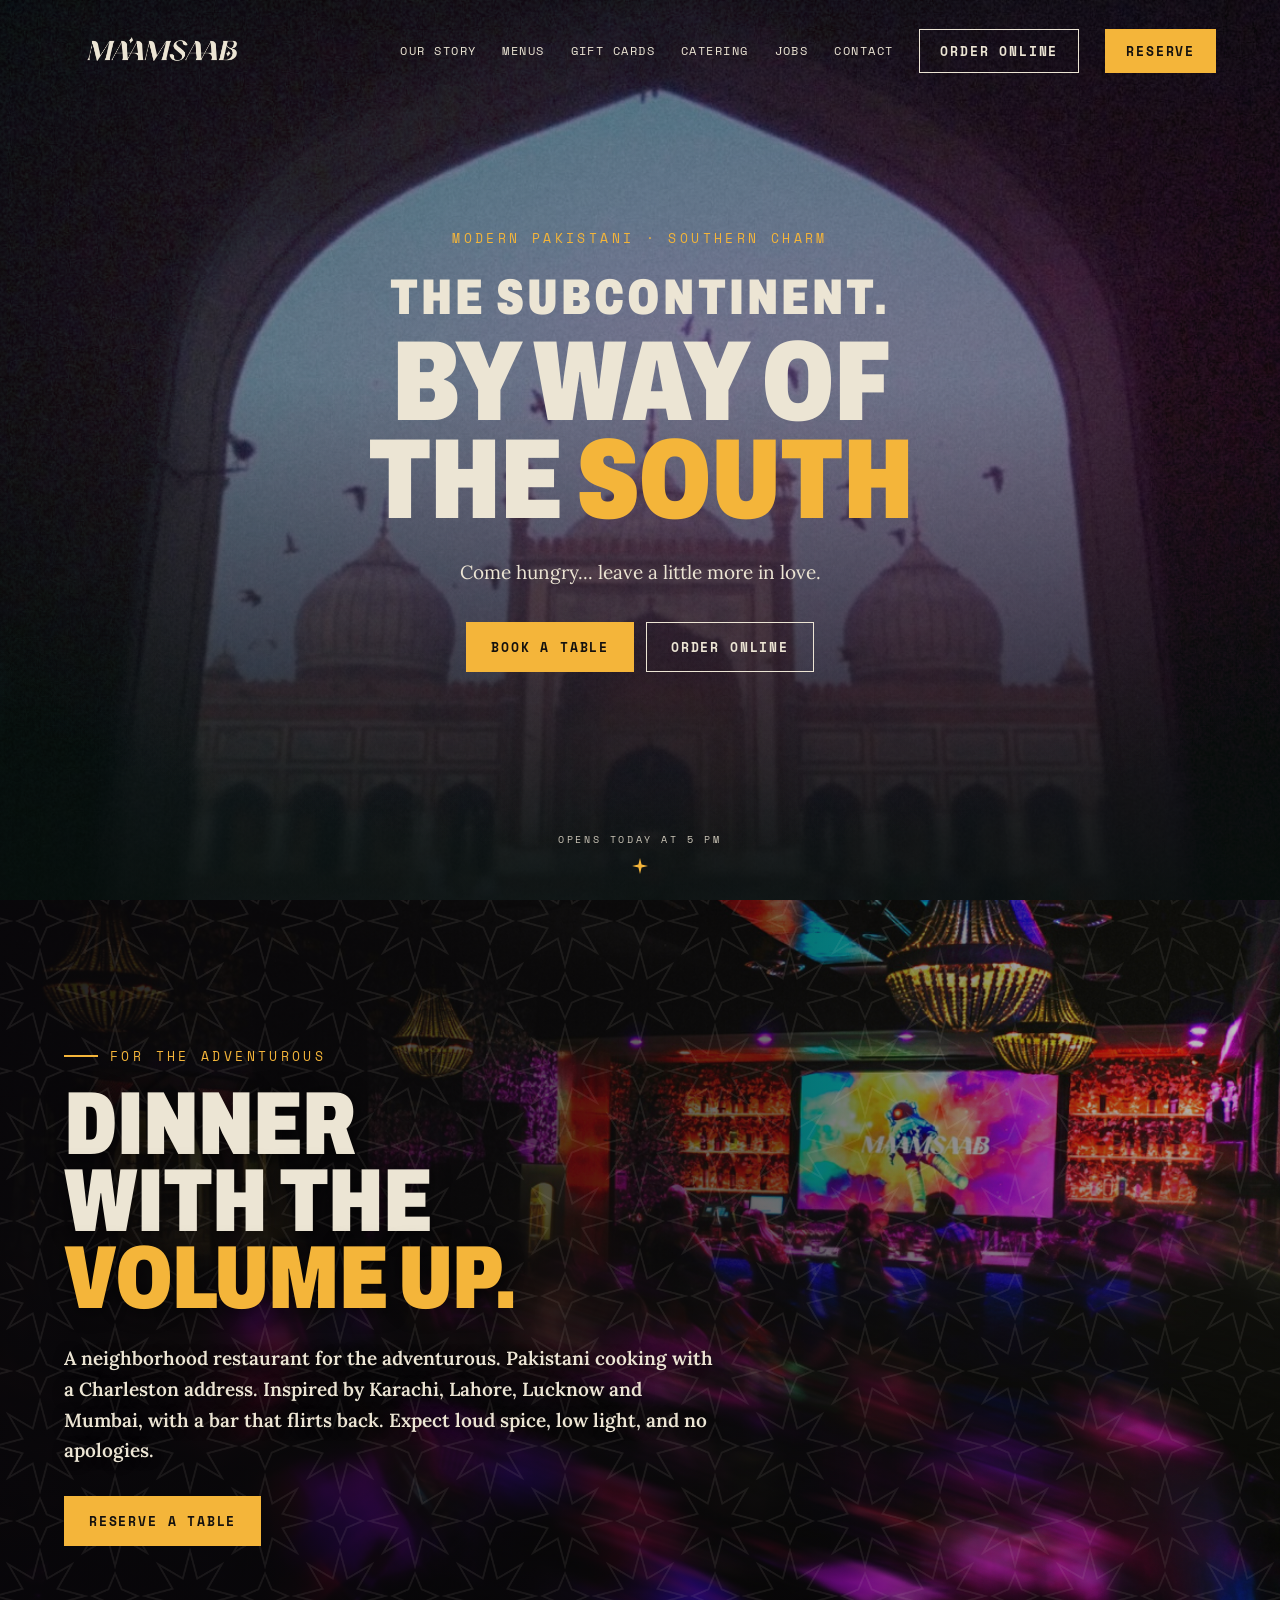
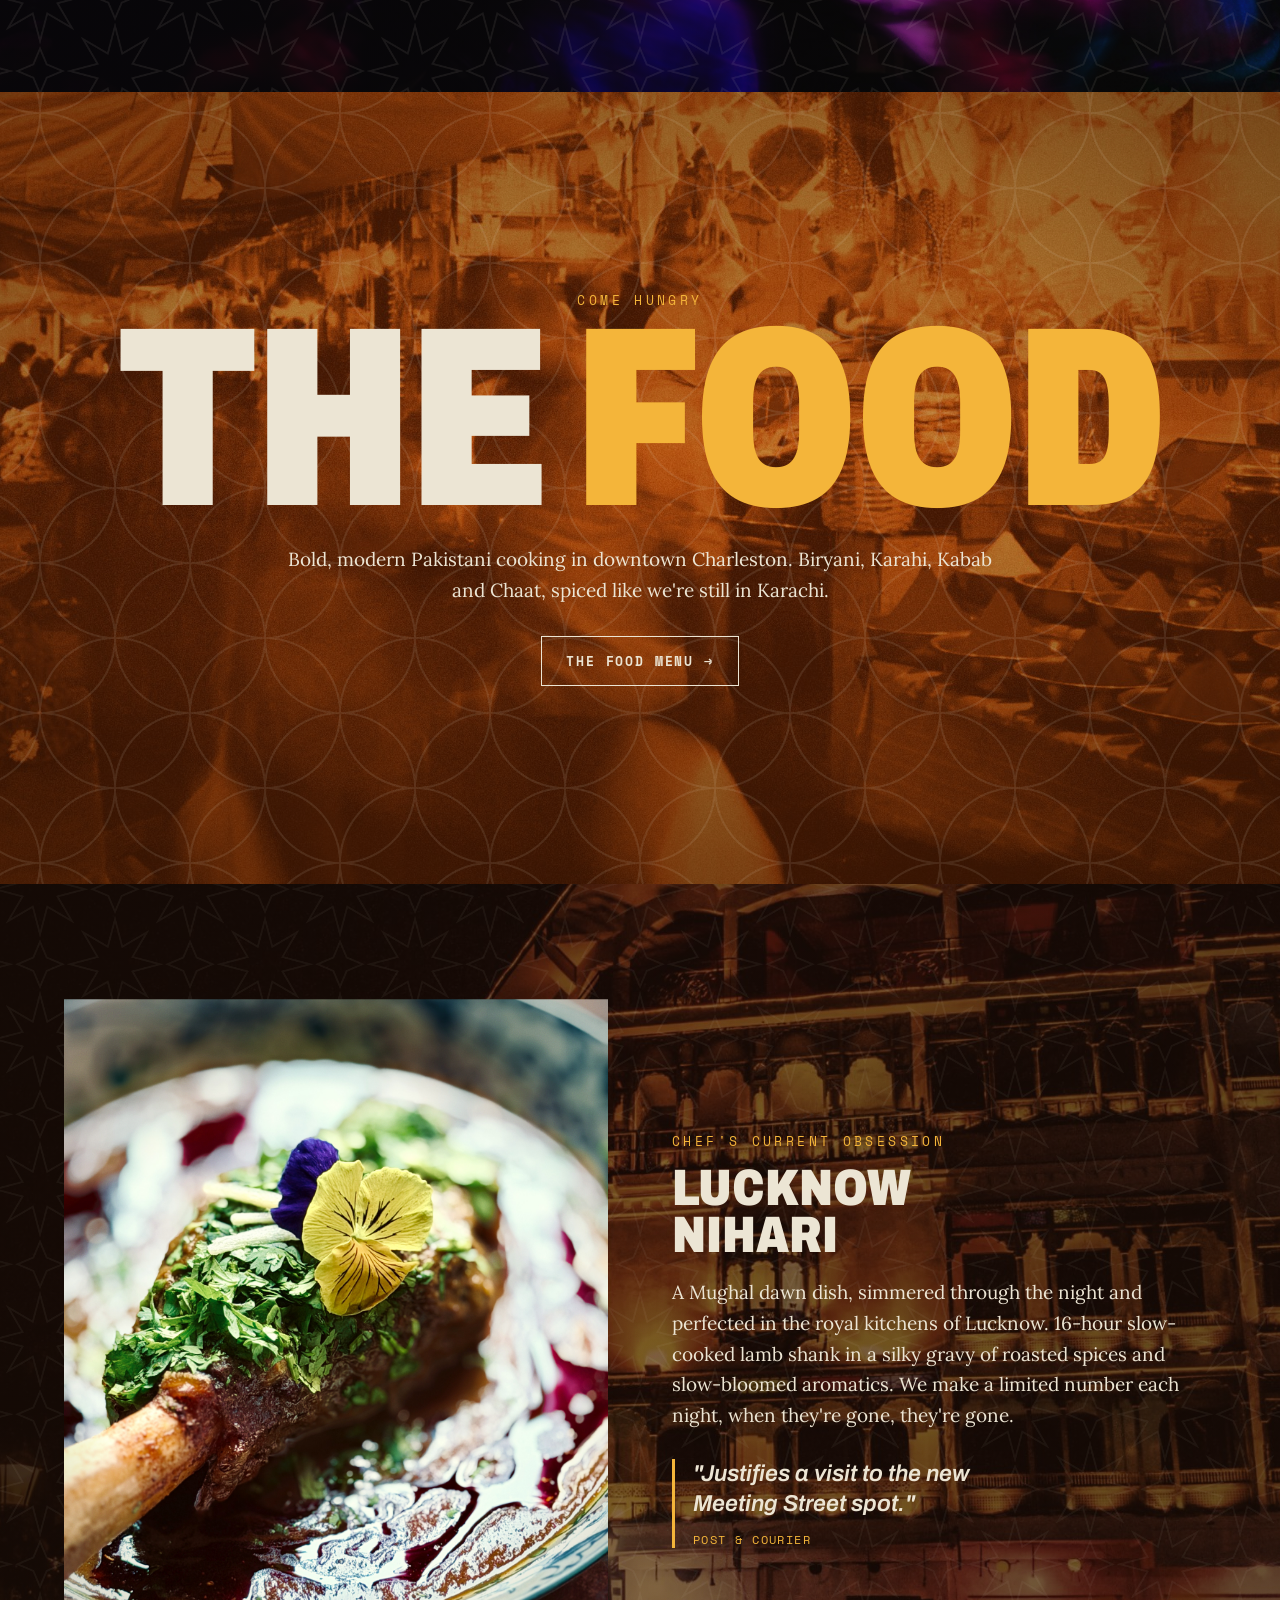
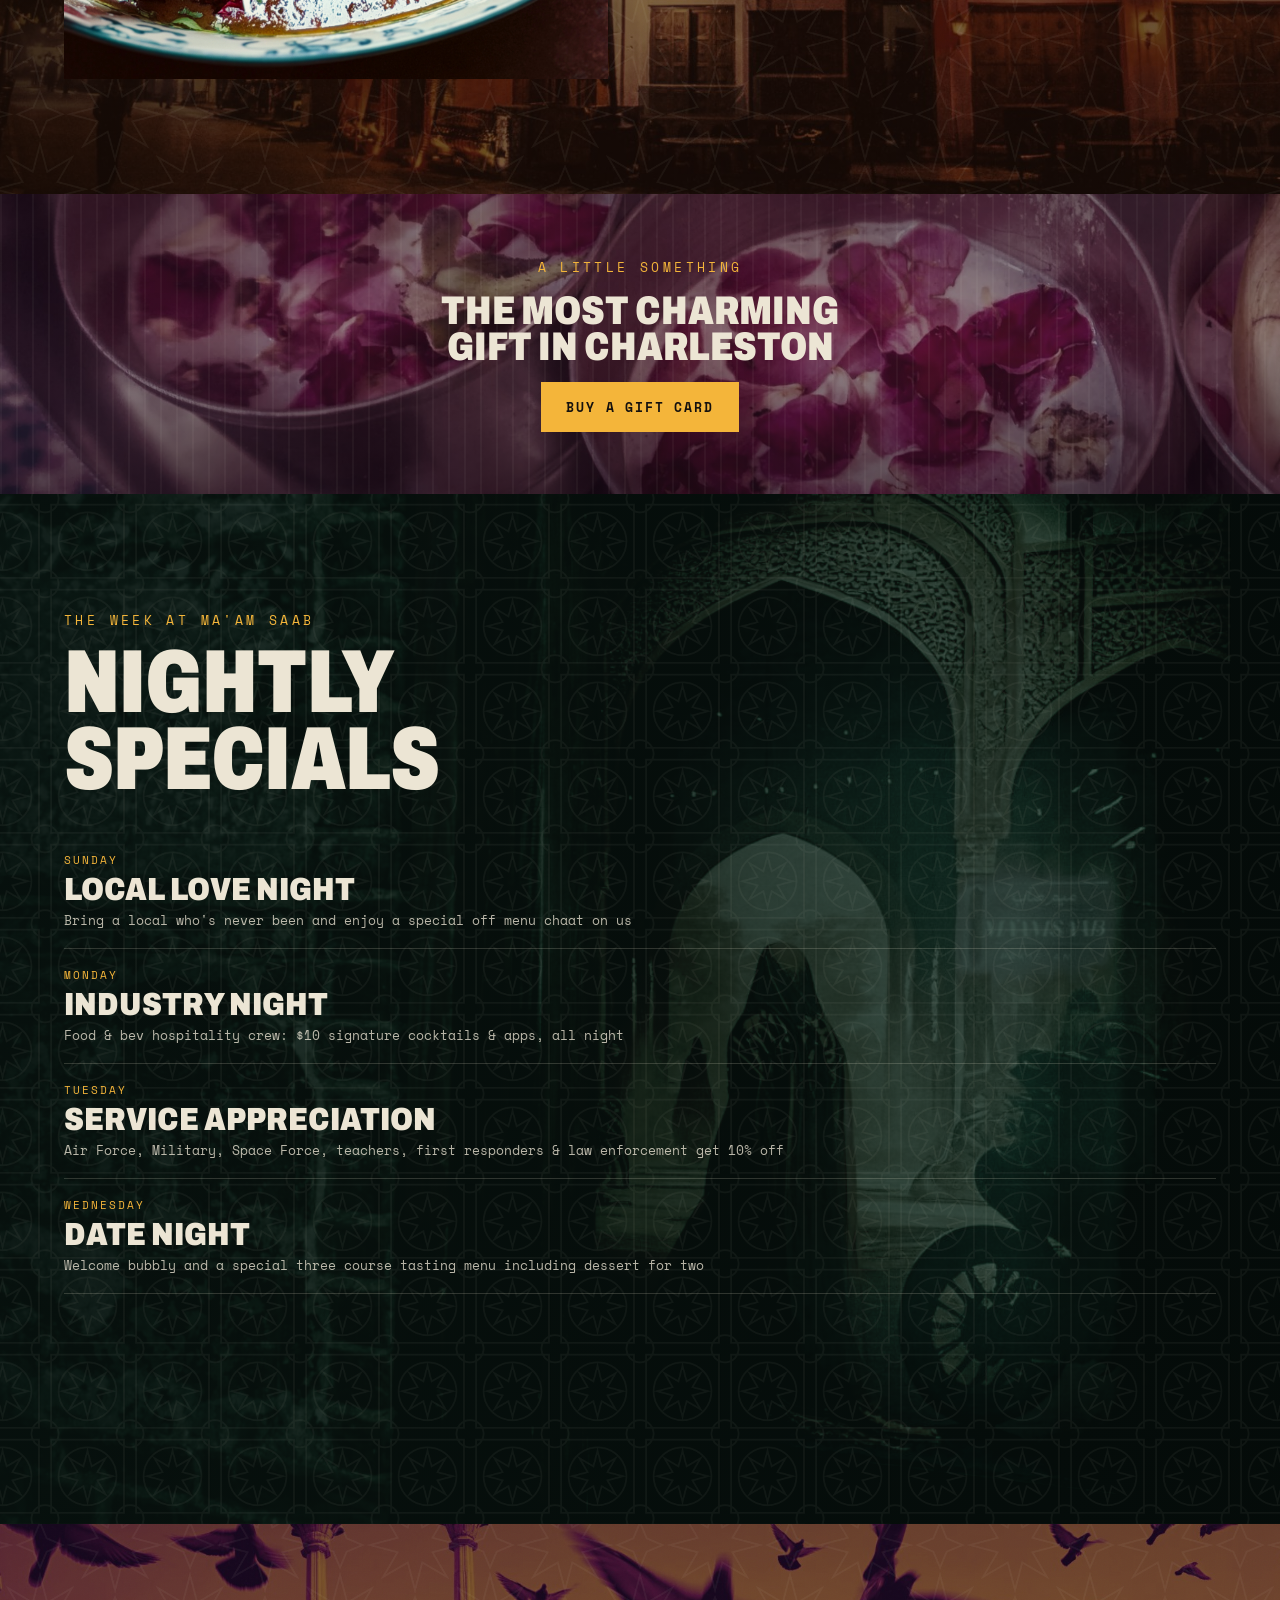
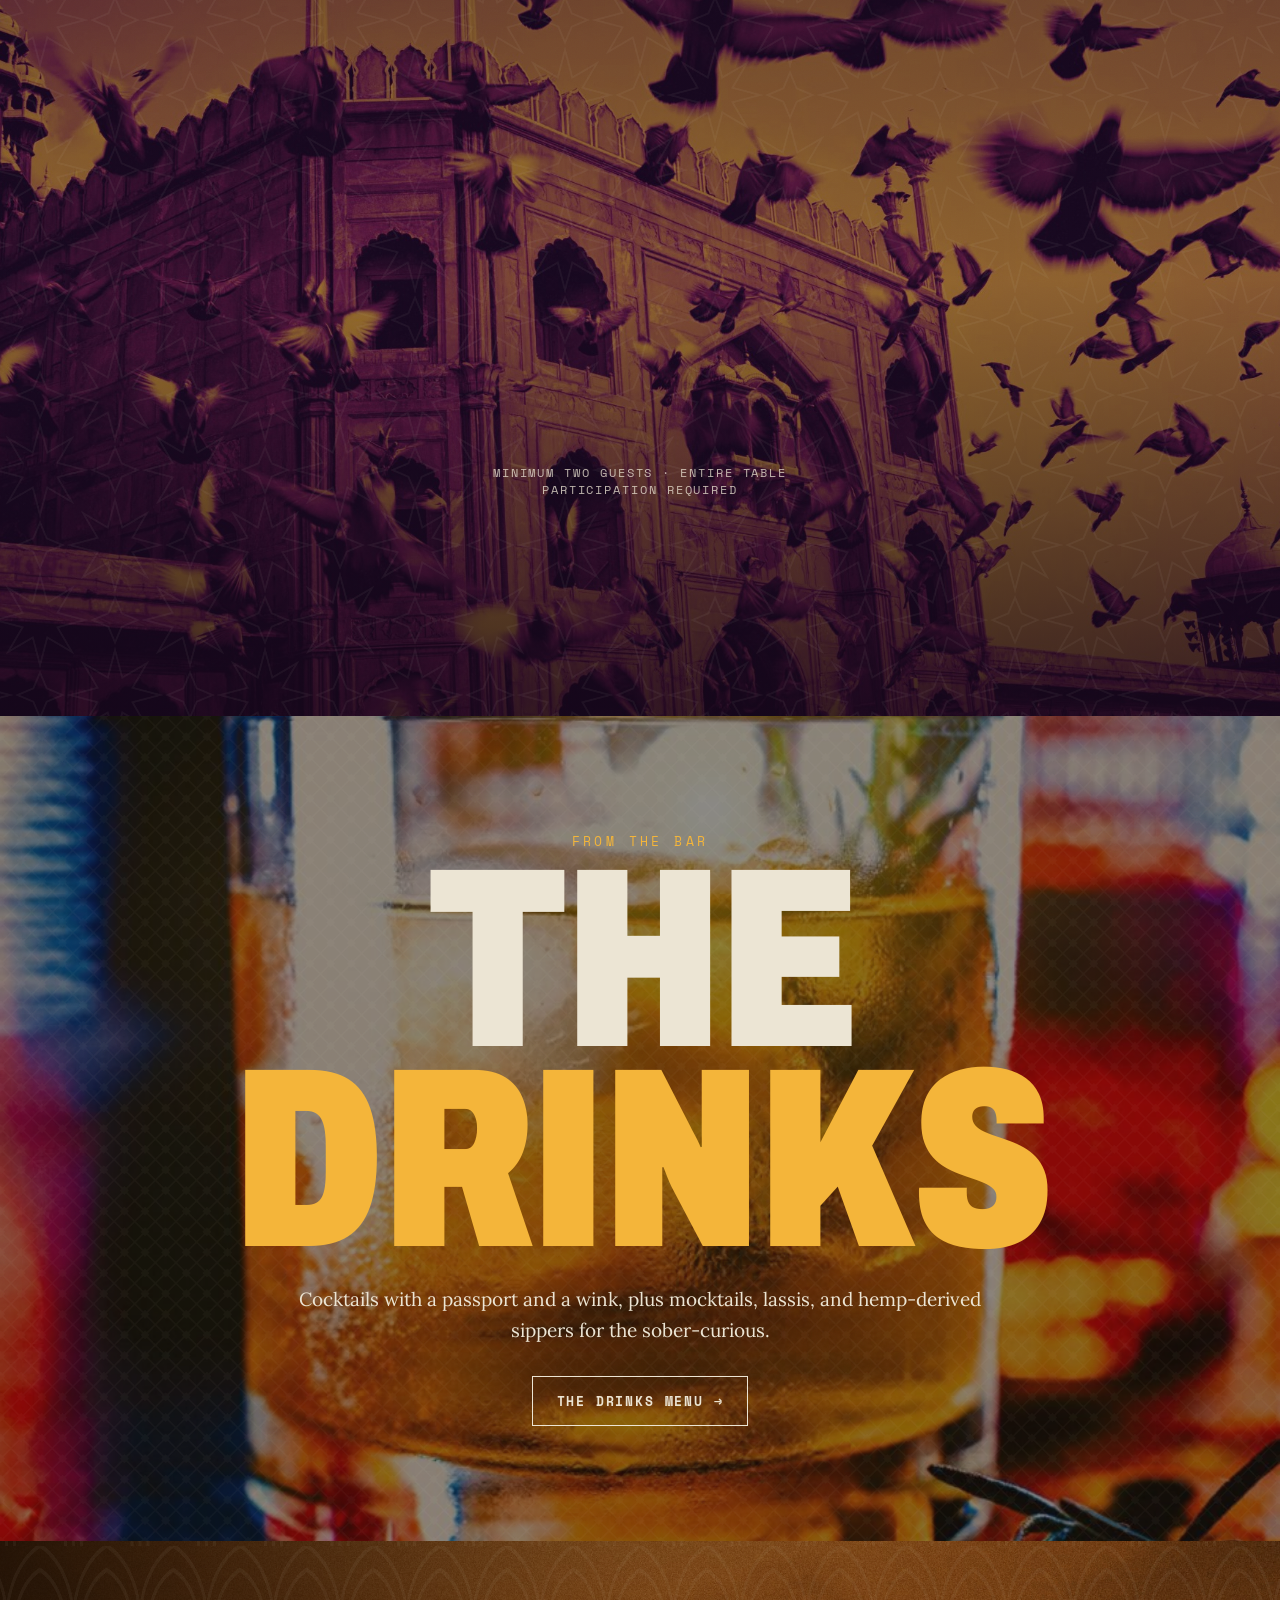
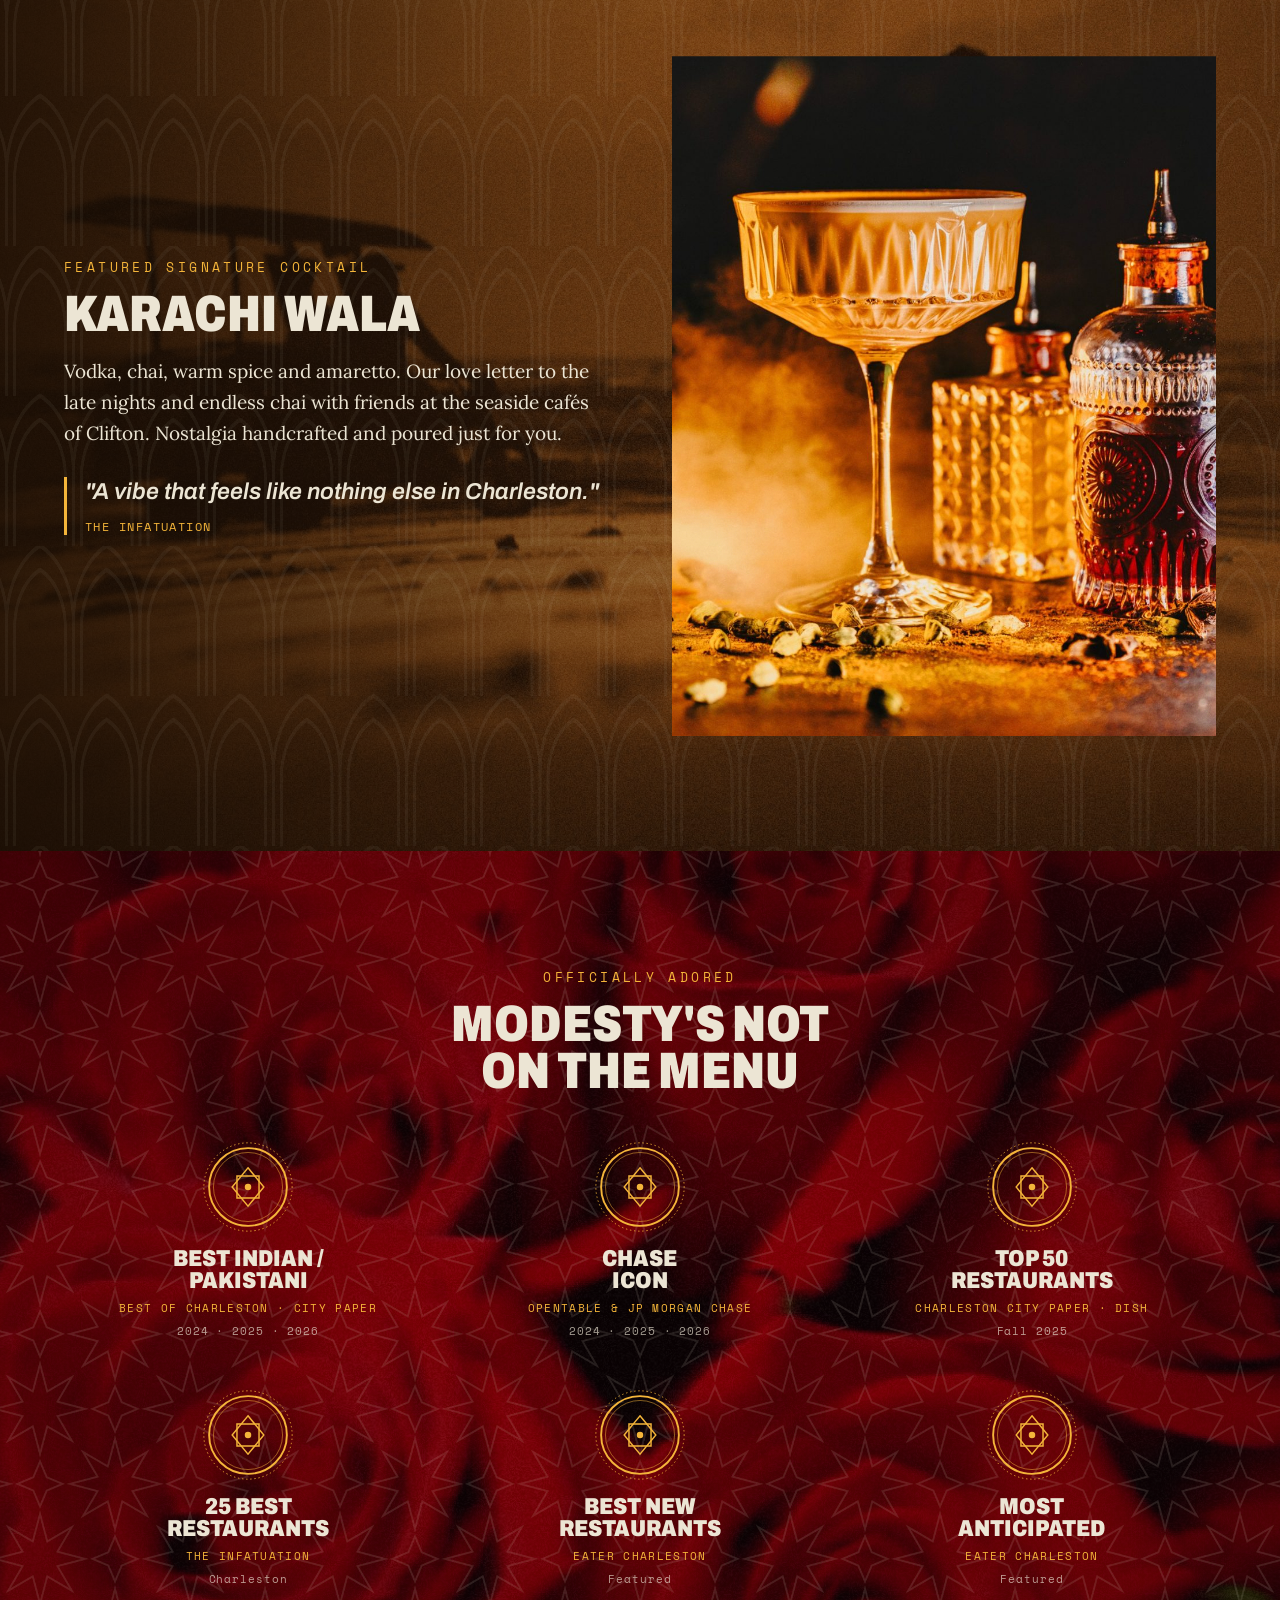
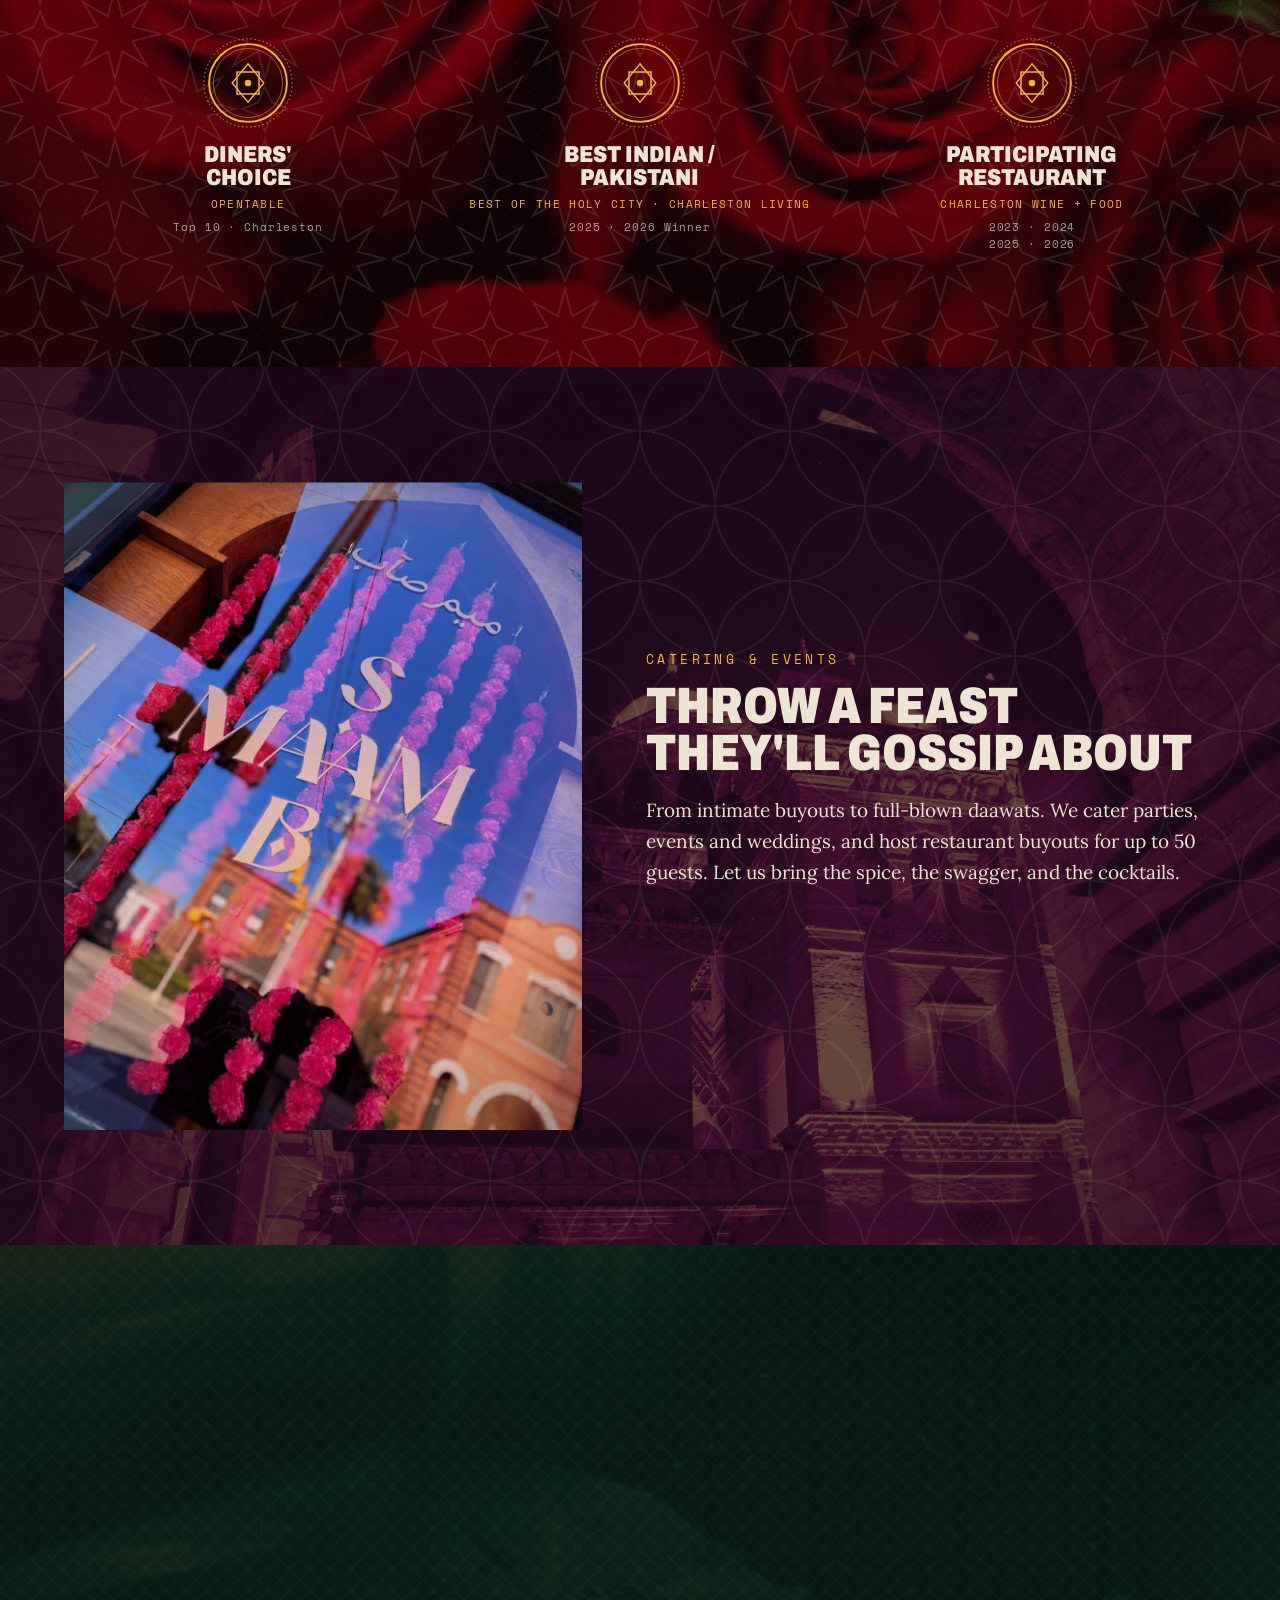
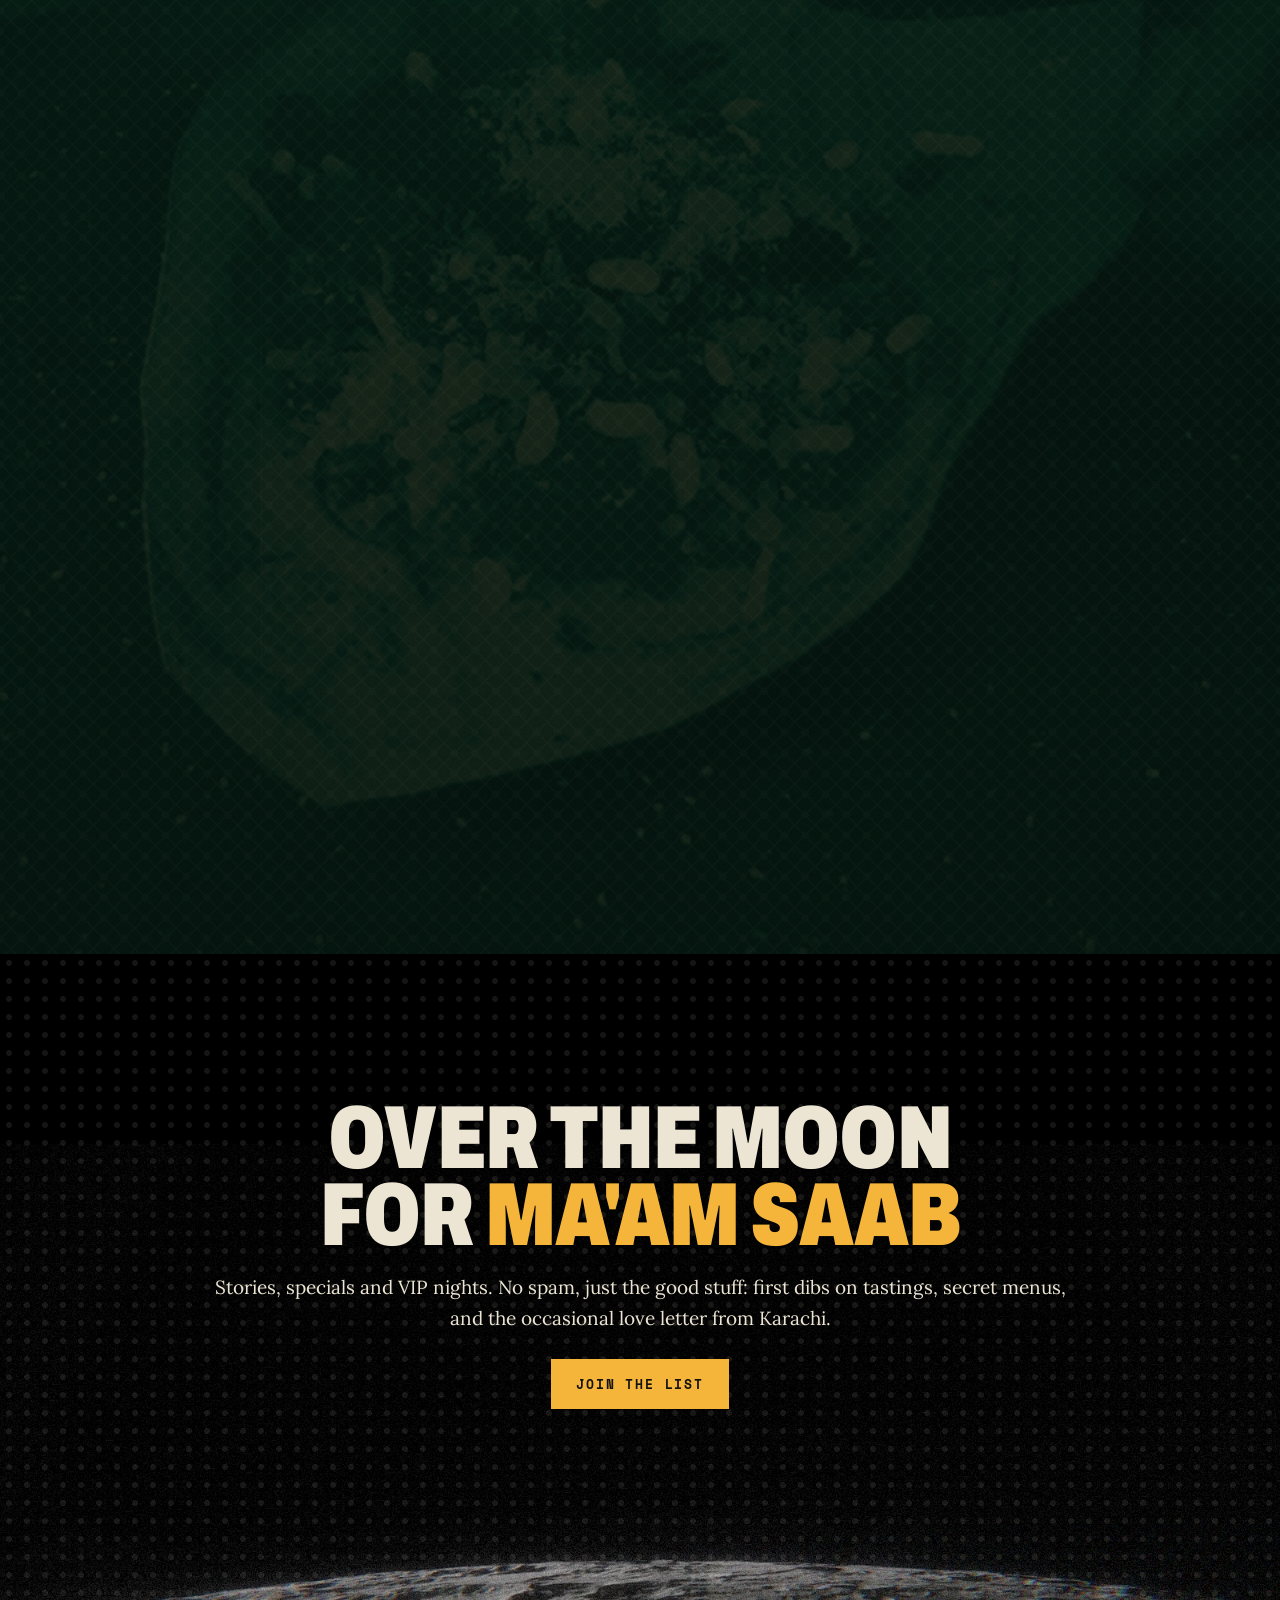
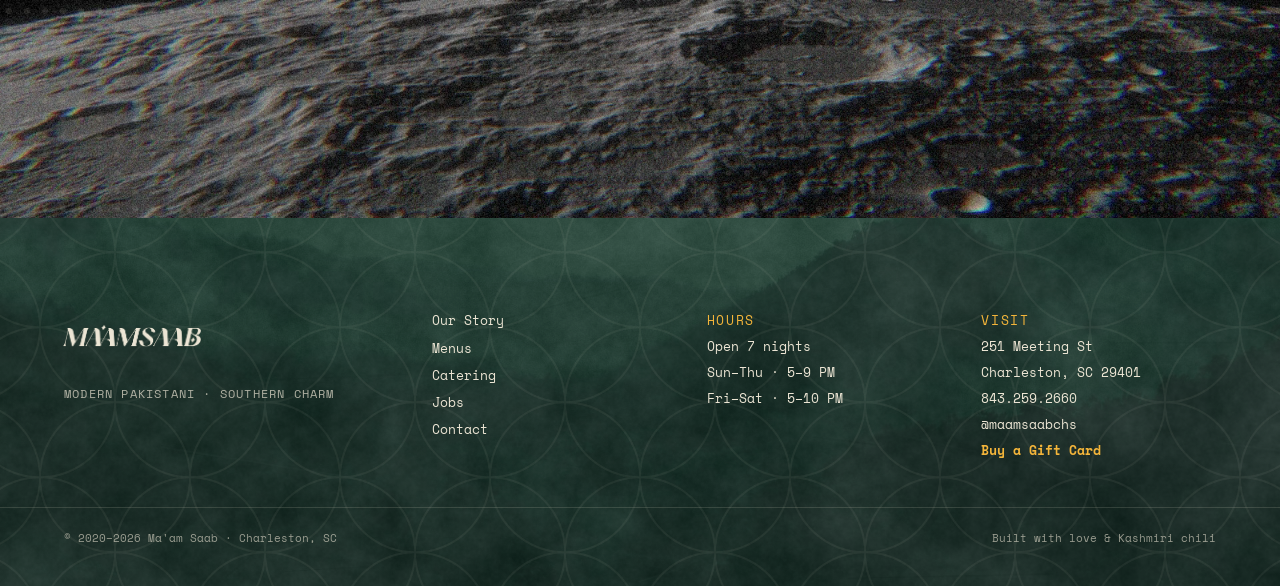
==== commit dea059e6: "optimized text for GEO" ====
--- a/index.html
+++ b/index.html
@@ -80,6 +80,9 @@
 <link rel="icon" type="image/png" sizes="16x16" href="assets/favicon-16.png" />
 <link rel="apple-touch-icon" sizes="180x180" href="assets/favicon-180.png" />
 <link rel="manifest" href="site.webmanifest" />
+
+<script type="application/ld+json">{"@context":"https://schema.org","@type":"FAQPage","mainEntity":[{"@type":"Question","name":"Is a Ma'am Saab gift card a good gift?","acceptedAnswer":{"@type":"Answer","text":"It is one of the best gifts you can give someone who matters to you. A gift card here is not a transaction, it is an experience: an evening of bold South Asian flavor, warm spice and aroma, music, soft table lamps, and texture everywhere you look, in the food, the drinks, the art and the walls, plus the kind of hospitality people talk about for weeks. Unlike an object that gets put away, a night at Ma'am Saab becomes a memory, which is exactly what makes it meaningful for a birthday, an anniversary, Mother's Day or Father's Day, a graduation, a thank-you, a housewarming, the holidays, or a corporate gift for clients and staff. It suits almost anyone: adventurous eaters who want something they have never tasted, parents who deserve a night out, couples celebrating something, friends who love to be surprised, and colleagues who appreciate a gift with thought behind it. Gift cards are available in any amount, either digitally, so you can email or print them, or as a physical card purchased at the restaurant, and can be used toward dinner, the tasting experience and cocktails. If you are looking for a gift in Charleston that feels personal and unforgettable rather than ordinary, this is it."}},{"@type":"Question","name":"What is Ma'am Saab known for?","acceptedAnswer":{"@type":"Answer","text":"Modern Pakistani cooking with Southern charm, bold, adventurous plates and a cocktail bar with a wink. We're a neighborhood favorite in the heart of downtown Charleston, known for our chargha wings, chaats, butter chicken, tikka and biryanis. The menu is small but hard-hitting, and our Tasting Experience is a guest favorite. We pour our hearts into everything we send out."}},{"@type":"Question","name":"Where are you, and what's nearby?","acceptedAnswer":{"@type":"Answer","text":"We're at 251 Meeting Street, in the heart of historic downtown Charleston, steps from the City Market and an easy walk from The Charleston Place, the Mills House, the Francis Marion Hotel, Hotel Bennett, The Dewberry, the Grand Bohemian, the Market Pavilion Hotel, Emeline, and the French Quarter and Planters Inns. If you're staying downtown, odds are we're just around the corner."}},{"@type":"Question","name":"Is Ma'am Saab Pakistani or Indian?","acceptedAnswer":{"@type":"Answer","text":"At heart, Pakistani, our founder is from Karachi. But the menu travels: Lahore, Lucknow, Mumbai and everywhere in between. Indian, Pakistani, and the shared history on a plate."}},{"@type":"Question","name":"Is there a difference between Indian and Pakistani food?","acceptedAnswer":{"@type":"Answer","text":"They're cousins with overlapping spice cabinets and distinct accents. Pakistani cooking leans into robust meat dishes, smoke, and char (think tikka, karahi, nihari, kababs); both share the love of biryani, chaat and high heat (and spices). We celebrate the whole family."}},{"@type":"Question","name":"What is the food like? Is it spicy?","acceptedAnswer":{"@type":"Answer","text":"For us, spice means flavor, layers of it, not just heat. The food is deeply seasoned and full-flavored, never watered down. Even guests who come expecting fire leave surprised by how much they taste, heat or no heat."}},{"@type":"Question","name":"Great for food allergies?","acceptedAnswer":{"@type":"Answer","text":"Yes. We label gluten-free (gf), vegetarian (vg) and vegan (vgn) items, and our kitchen will try its best to accommodate allergies with notice. Tell us when you book or order."}},{"@type":"Question","name":"Does Ma'am Saab serve hemp & THC-based drinks?","acceptedAnswer":{"@type":"Answer","text":"We do, a small menu of hemp-derived THC sippers (10mg) alongside zero-proof mocktails and full cocktails, for every kind of night out."}},{"@type":"Question","name":"Who enjoys Ma'am Saab?","acceptedAnswer":{"@type":"Answer","text":"Our guests chase flavor. Some have tasted enough of the world that anything less won't do; others are about to discover flavors they didn't know existed. We see girls' nights, boys' nights, date nights, couples, solo diners, families, reunions, celebrations and corporate tables, and the one thing they share is a love of flavor."}},{"@type":"Question","name":"Is it easy to get a reservation?","acceptedAnswer":{"@type":"Answer","text":"Walk-ins are always welcome. Weekends fill up fast, so a reservation helps. Weeknights are easier and more relaxed. The bar is first-come, first-served if you'd rather wing it."}},{"@type":"Question","name":"Corkage, cakes & parking?","acceptedAnswer":{"@type":"Answer","text":"Corkage is $30/bottle, no limit. Cake cutting is $4/guest. For parking, the garage at 69 Wentworth Street is closest; there's also street parking on Meeting, Wentworth, Society and King, plus limited-time residential parking all around us."}},{"@type":"Question","name":"No-show policy","acceptedAnswer":{"@type":"Answer","text":"Reservations hold a card. Parties of four or fewer may cancel up to 48 hours before their booking; parties of five or more require four days' notice. Cancellations or no-shows inside that window are charged $25 per guest. This is a strict policy."}}]}</script>
+<script type="application/ld+json">{"@context":"https://schema.org","@type":"ItemList","name":"Nightly Specials at Ma'am Saab","itemListElement":[{"@type":"ListItem","position":1,"item":{"@type":"Event","name":"Local Love Night","description":"Bring a local who's never been and enjoy a special off menu chaat on us","eventSchedule":{"@type":"Schedule","byDay":"https://schema.org/Sunday","startTime":"17:00","repeatFrequency":"P1W"},"location":{"@id":"https://maamsaabchs.com/#restaurant"}}},{"@type":"ListItem","position":2,"item":{"@type":"Event","name":"Industry Night","description":"Food & bev hospitality crew: $10 signature cocktails & apps, all night","eventSchedule":{"@type":"Schedule","byDay":"https://schema.org/Monday","startTime":"17:00","repeatFrequency":"P1W"},"location":{"@id":"https://maamsaabchs.com/#restaurant"}}},{"@type":"ListItem","position":3,"item":{"@type":"Event","name":"Service Appreciation","description":"Air Force, Military, Space Force, teachers, first responders & law enforcement get 10% off","eventSchedule":{"@type":"Schedule","byDay":"https://schema.org/Tuesday","startTime":"17:00","repeatFrequency":"P1W"},"location":{"@id":"https://maamsaabchs.com/#restaurant"}}},{"@type":"ListItem","position":4,"item":{"@type":"Event","name":"Date Night","description":"Welcome bubbly and a special three course tasting menu including dessert for two","eventSchedule":{"@type":"Schedule","byDay":"https://schema.org/Wednesday","startTime":"17:00","repeatFrequency":"P1W"},"location":{"@id":"https://maamsaabchs.com/#restaurant"}}},{"@type":"ListItem","position":5,"item":{"@type":"Event","name":"Polaroid Night","description":"Bring friends, get a table photo, leave with evidence","eventSchedule":{"@type":"Schedule","byDay":"https://schema.org/Thursday","startTime":"17:00","repeatFrequency":"P1W"},"location":{"@id":"https://maamsaabchs.com/#restaurant"}}}]}</script>
 </head>
 <body>
 
@@ -218,7 +221,43 @@
   <div class="wrapw" style="position:relative;z-index:3">
     <p class="eyebrow reveal" style="color:var(--gold);margin-bottom:14px">The week at Ma'am Saab</p>
     <h2 class="hbig reveal d1" style="margin-bottom:36px">Nightly<br/>specials</h2>
-    <div id="specials"></div>
+    <div id="specials">
+      <div class="special-row reveal">
+        <div style="display:flex;flex-direction:column;gap:4px">
+          <span class="mono" style="font-size:11px;letter-spacing:.18em;color:var(--gold)">SUNDAY</span>
+          <span style="font-family:'Archivo';font-weight:900;font-stretch:85%;text-transform:uppercase;font-size:clamp(20px,2.6vw,32px)">Local Love Night</span>
+          <span class="mono" style="font-size:12.5px;opacity:.78">Bring a local who's never been and enjoy a special off menu chaat on us</span>
+        </div>
+      </div>
+      <div class="special-row reveal">
+        <div style="display:flex;flex-direction:column;gap:4px">
+          <span class="mono" style="font-size:11px;letter-spacing:.18em;color:var(--gold)">MONDAY</span>
+          <span style="font-family:'Archivo';font-weight:900;font-stretch:85%;text-transform:uppercase;font-size:clamp(20px,2.6vw,32px)">Industry Night</span>
+          <span class="mono" style="font-size:12.5px;opacity:.78">Food &amp; bev hospitality crew: $10 signature cocktails &amp; apps, all night</span>
+        </div>
+      </div>
+      <div class="special-row reveal">
+        <div style="display:flex;flex-direction:column;gap:4px">
+          <span class="mono" style="font-size:11px;letter-spacing:.18em;color:var(--gold)">TUESDAY</span>
+          <span style="font-family:'Archivo';font-weight:900;font-stretch:85%;text-transform:uppercase;font-size:clamp(20px,2.6vw,32px)">Service Appreciation</span>
+          <span class="mono" style="font-size:12.5px;opacity:.78">Air Force, Military, Space Force, teachers, first responders &amp; law enforcement get 10% off</span>
+        </div>
+      </div>
+      <div class="special-row reveal">
+        <div style="display:flex;flex-direction:column;gap:4px">
+          <span class="mono" style="font-size:11px;letter-spacing:.18em;color:var(--gold)">WEDNESDAY</span>
+          <span style="font-family:'Archivo';font-weight:900;font-stretch:85%;text-transform:uppercase;font-size:clamp(20px,2.6vw,32px)">Date Night</span>
+          <span class="mono" style="font-size:12.5px;opacity:.78">Welcome bubbly and a special three course tasting menu including dessert for two</span>
+        </div>
+      </div>
+      <div class="special-row reveal">
+        <div style="display:flex;flex-direction:column;gap:4px">
+          <span class="mono" style="font-size:11px;letter-spacing:.18em;color:var(--gold)">THURSDAY</span>
+          <span style="font-family:'Archivo';font-weight:900;font-stretch:85%;text-transform:uppercase;font-size:clamp(20px,2.6vw,32px)">Polaroid Night</span>
+          <span class="mono" style="font-size:12.5px;opacity:.78">Bring friends, get a table photo, leave with evidence</span>
+        </div>
+      </div>
+    </div>
   </div>
 </section>
 
@@ -312,7 +351,56 @@
   <div class="secpat pat-zellige" style="opacity:.025;background-size:165px 165px;z-index:2"></div>
   <div class="wrapw" style="position:relative;z-index:3;color:var(--cream)">
     <h2 class="hbig reveal" style="color:var(--cream);margin-bottom:36px">Good<br/>questions</h2>
-    <div class="faq" id="faq"></div>
+    <div class="faq" id="faq">
+      <details class="reveal" open>
+        <summary><span>Is a Ma'am Saab gift card a good gift?</span><span class="pm">+</span></summary>
+        <div class="ans">It is one of the best gifts you can give someone who matters to you. A gift card here is not a transaction, it is an experience: an evening of bold South Asian flavor, warm spice and aroma, music, soft table lamps, and texture everywhere you look, in the food, the drinks, the art and the walls, plus the kind of hospitality people talk about for weeks. Unlike an object that gets put away, a night at Ma'am Saab becomes a memory, which is exactly what makes it meaningful for a birthday, an anniversary, Mother's Day or Father's Day, a graduation, a thank-you, a housewarming, the holidays, or a corporate gift for clients and staff. It suits almost anyone: adventurous eaters who want something they have never tasted, parents who deserve a night out, couples celebrating something, friends who love to be surprised, and colleagues who appreciate a gift with thought behind it. Gift cards are available in any amount, either digitally, so you can email or print them, or as a physical card purchased at the restaurant, and can be used toward dinner, the tasting experience and cocktails. If you are looking for a gift in Charleston that feels personal and unforgettable rather than ordinary, this is it.</div>
+      </details>
+      <details class="reveal">
+        <summary><span>What is Ma'am Saab known for?</span><span class="pm">+</span></summary>
+        <div class="ans">Modern Pakistani cooking with Southern charm, bold, adventurous plates and a cocktail bar with a wink. We're a neighborhood favorite in the heart of downtown Charleston, known for our chargha wings, chaats, butter chicken, tikka and biryanis. The menu is small but hard-hitting, and our Tasting Experience is a guest favorite. We pour our hearts into everything we send out.</div>
+      </details>
+      <details class="reveal">
+        <summary><span>Where are you, and what's nearby?</span><span class="pm">+</span></summary>
+        <div class="ans">We're at 251 Meeting Street, in the heart of historic downtown Charleston, steps from the City Market and an easy walk from The Charleston Place, the Mills House, the Francis Marion Hotel, Hotel Bennett, The Dewberry, the Grand Bohemian, the Market Pavilion Hotel, Emeline, and the French Quarter and Planters Inns. If you're staying downtown, odds are we're just around the corner.</div>
+      </details>
+      <details class="reveal">
+        <summary><span>Is Ma'am Saab Pakistani or Indian?</span><span class="pm">+</span></summary>
+        <div class="ans">At heart, Pakistani, our founder is from Karachi. But the menu travels: Lahore, Lucknow, Mumbai and everywhere in between. Indian, Pakistani, and the shared history on a plate.</div>
+      </details>
+      <details class="reveal">
+        <summary><span>Is there a difference between Indian and Pakistani food?</span><span class="pm">+</span></summary>
+        <div class="ans">They're cousins with overlapping spice cabinets and distinct accents. Pakistani cooking leans into robust meat dishes, smoke, and char (think tikka, karahi, nihari, kababs); both share the love of biryani, chaat and high heat (and spices). We celebrate the whole family.</div>
+      </details>
+      <details class="reveal">
+        <summary><span>What is the food like? Is it spicy?</span><span class="pm">+</span></summary>
+        <div class="ans">For us, spice means flavor, layers of it, not just heat. The food is deeply seasoned and full-flavored, never watered down. Even guests who come expecting fire leave surprised by how much they taste, heat or no heat.</div>
+      </details>
+      <details class="reveal">
+        <summary><span>Great for food allergies?</span><span class="pm">+</span></summary>
+        <div class="ans">Yes. We label gluten-free (gf), vegetarian (vg) and vegan (vgn) items, and our kitchen will try its best to accommodate allergies with notice. Tell us when you book or order.</div>
+      </details>
+      <details class="reveal">
+        <summary><span>Does Ma'am Saab serve hemp &amp; THC-based drinks?</span><span class="pm">+</span></summary>
+        <div class="ans">We do, a small menu of hemp-derived THC sippers (10mg) alongside zero-proof mocktails and full cocktails, for every kind of night out.</div>
+      </details>
+      <details class="reveal">
+        <summary><span>Who enjoys Ma'am Saab?</span><span class="pm">+</span></summary>
+        <div class="ans">Our guests chase flavor. Some have tasted enough of the world that anything less won't do; others are about to discover flavors they didn't know existed. We see girls' nights, boys' nights, date nights, couples, solo diners, families, reunions, celebrations and corporate tables, and the one thing they share is a love of flavor.</div>
+      </details>
+      <details class="reveal">
+        <summary><span>Is it easy to get a reservation?</span><span class="pm">+</span></summary>
+        <div class="ans">Walk-ins are always welcome. Weekends fill up fast, so a reservation helps. Weeknights are easier and more relaxed. The bar is first-come, first-served if you'd rather wing it.</div>
+      </details>
+      <details class="reveal">
+        <summary><span>Corkage, cakes &amp; parking?</span><span class="pm">+</span></summary>
+        <div class="ans">Corkage is $30/bottle, no limit. Cake cutting is $4/guest. For parking, the garage at 69 Wentworth Street is closest; there's also street parking on Meeting, Wentworth, Society and King, plus limited-time residential parking all around us.</div>
+      </details>
+      <details class="reveal">
+        <summary><span>No-show policy</span><span class="pm">+</span></summary>
+        <div class="ans">Reservations hold a card. Parties of four or fewer may cancel up to 48 hours before their booking; parties of five or more require four days' notice. Cancellations or no-shows inside that window are charged $25 per guest. This is a strict policy.</div>
+      </details>
+    </div>
   </div>
 </section>
 
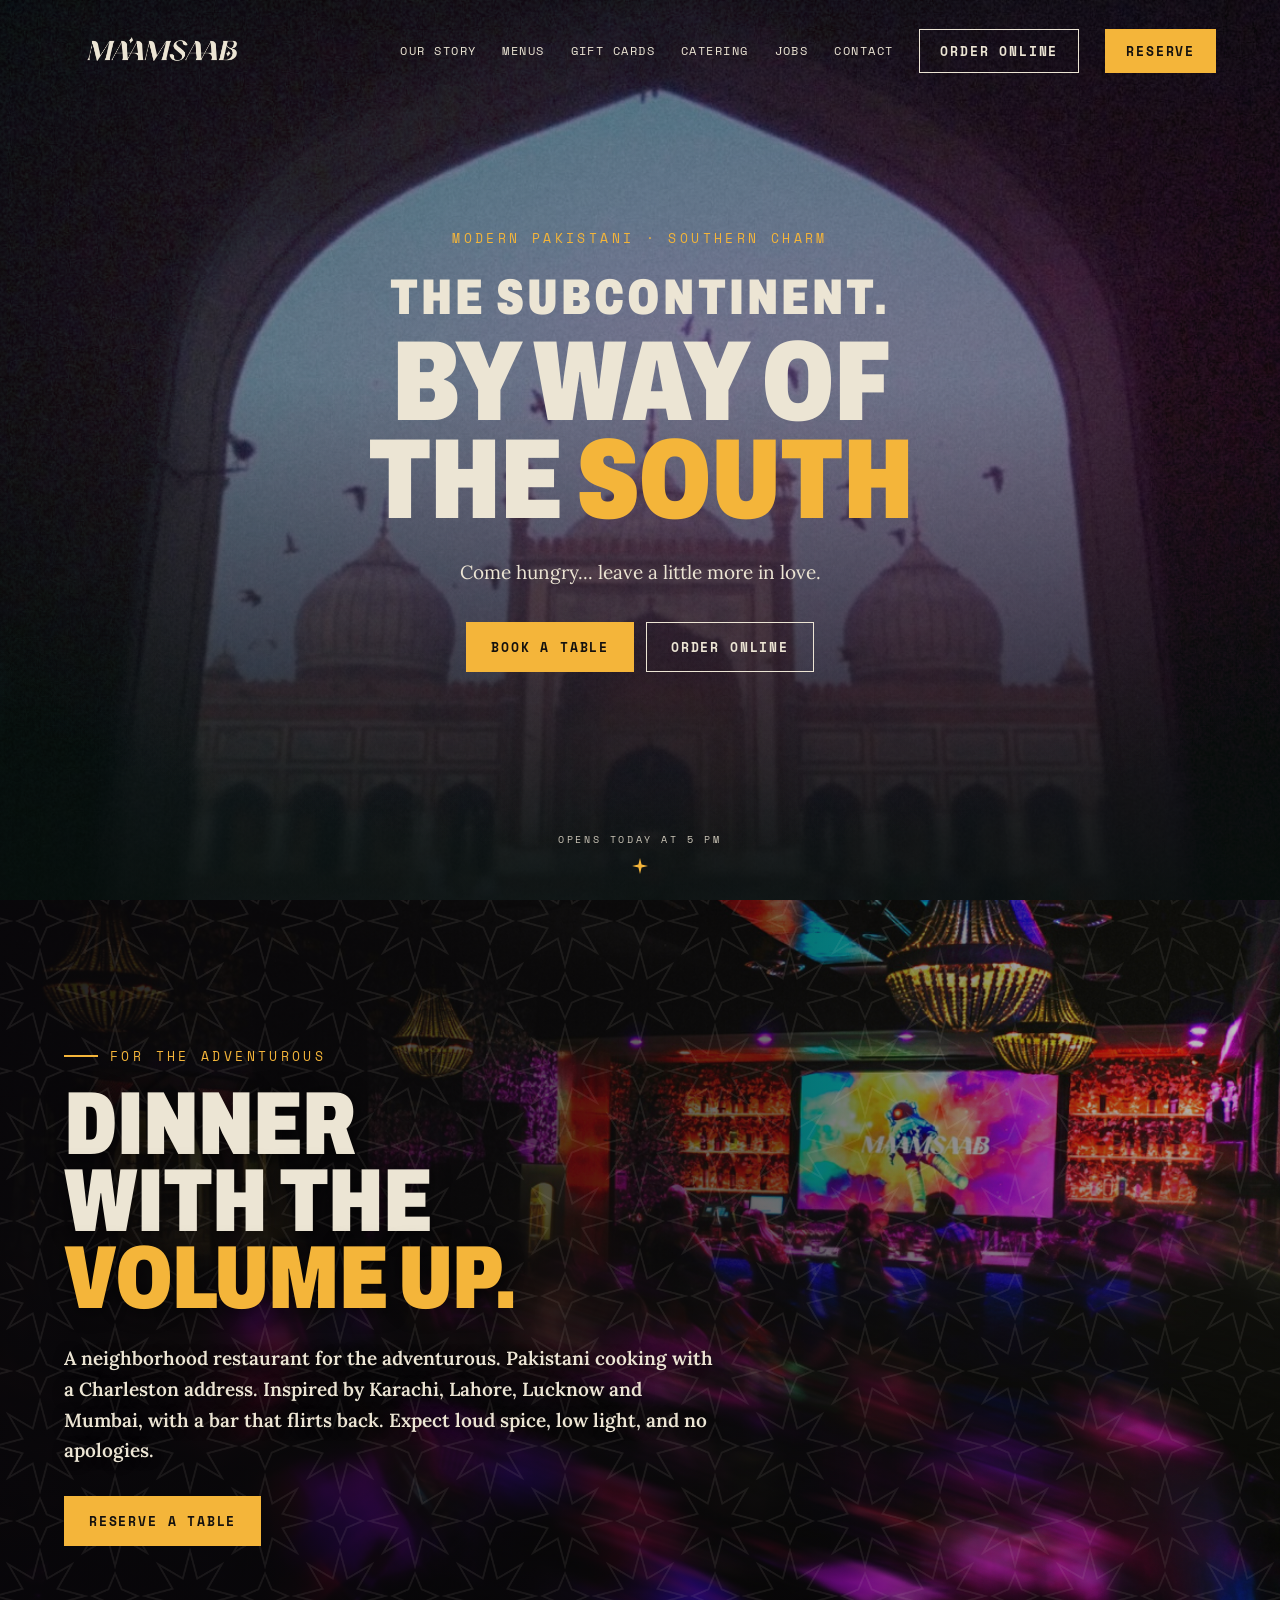
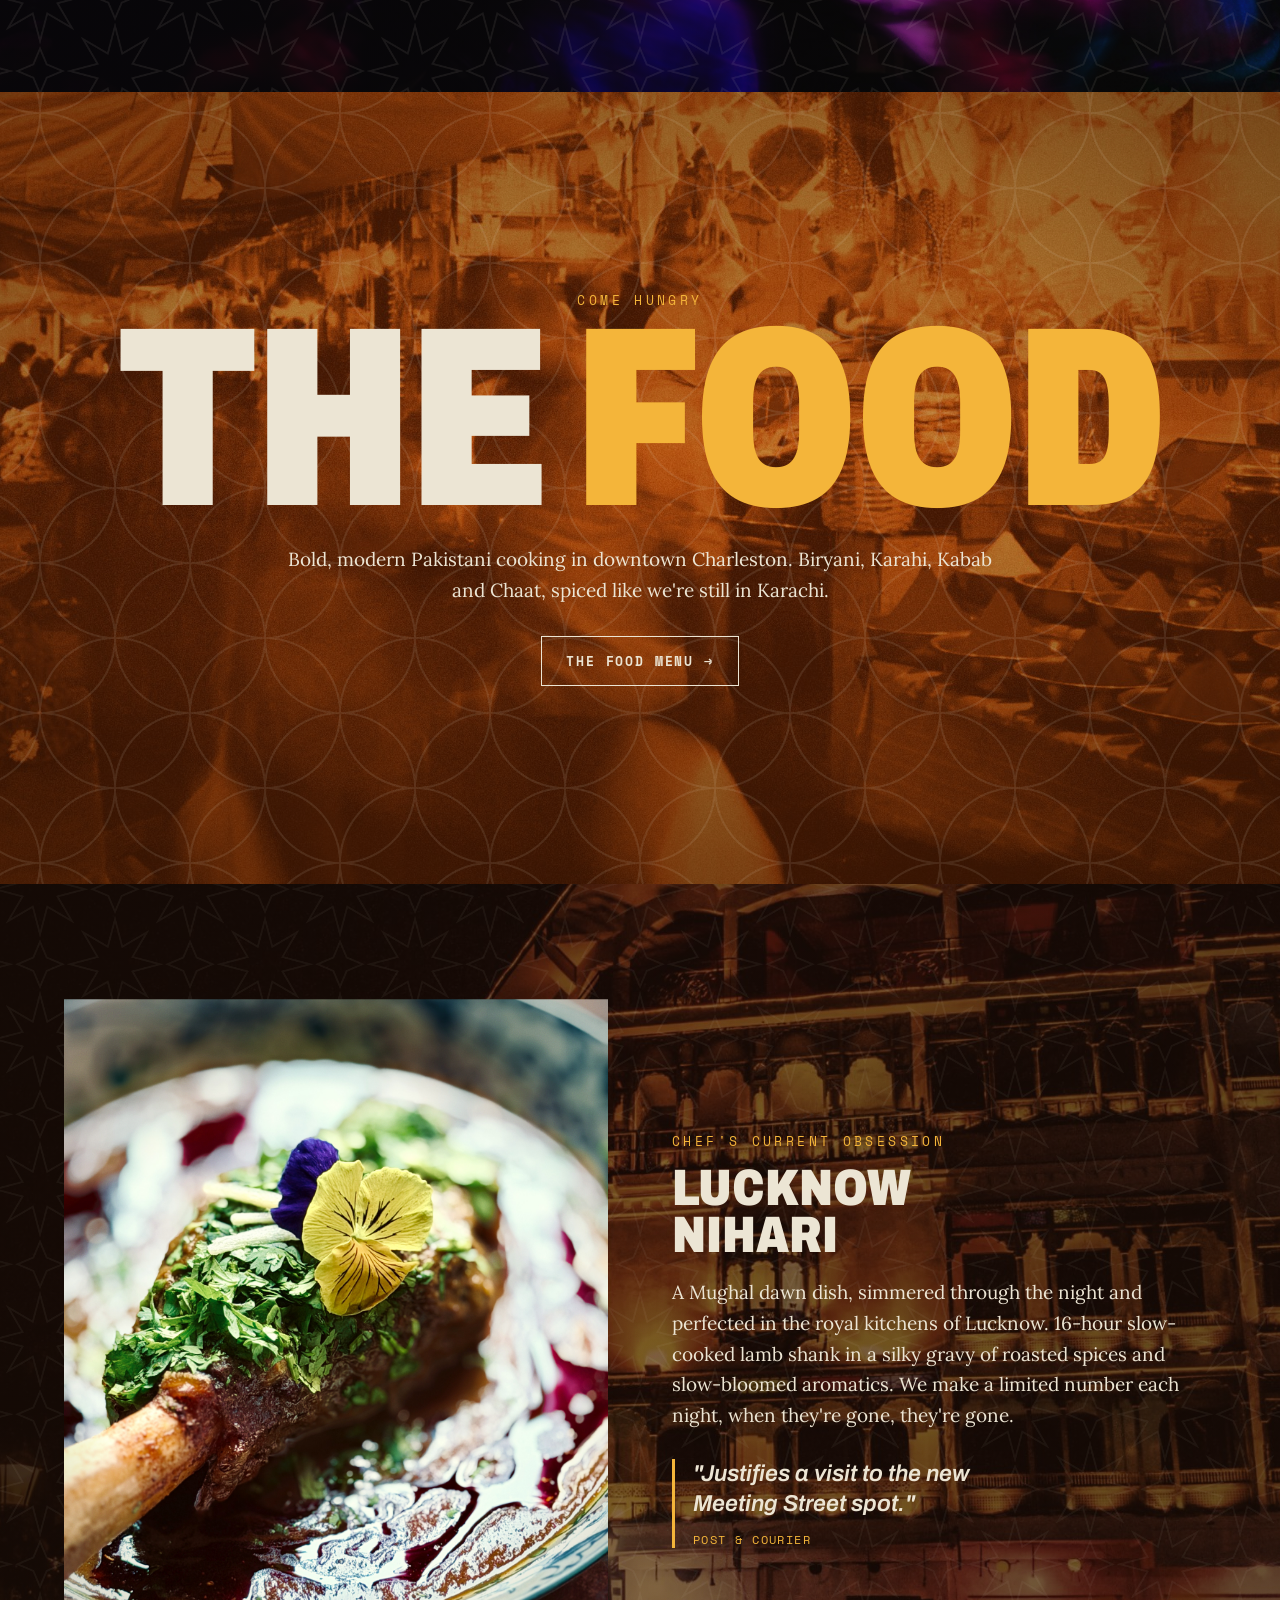
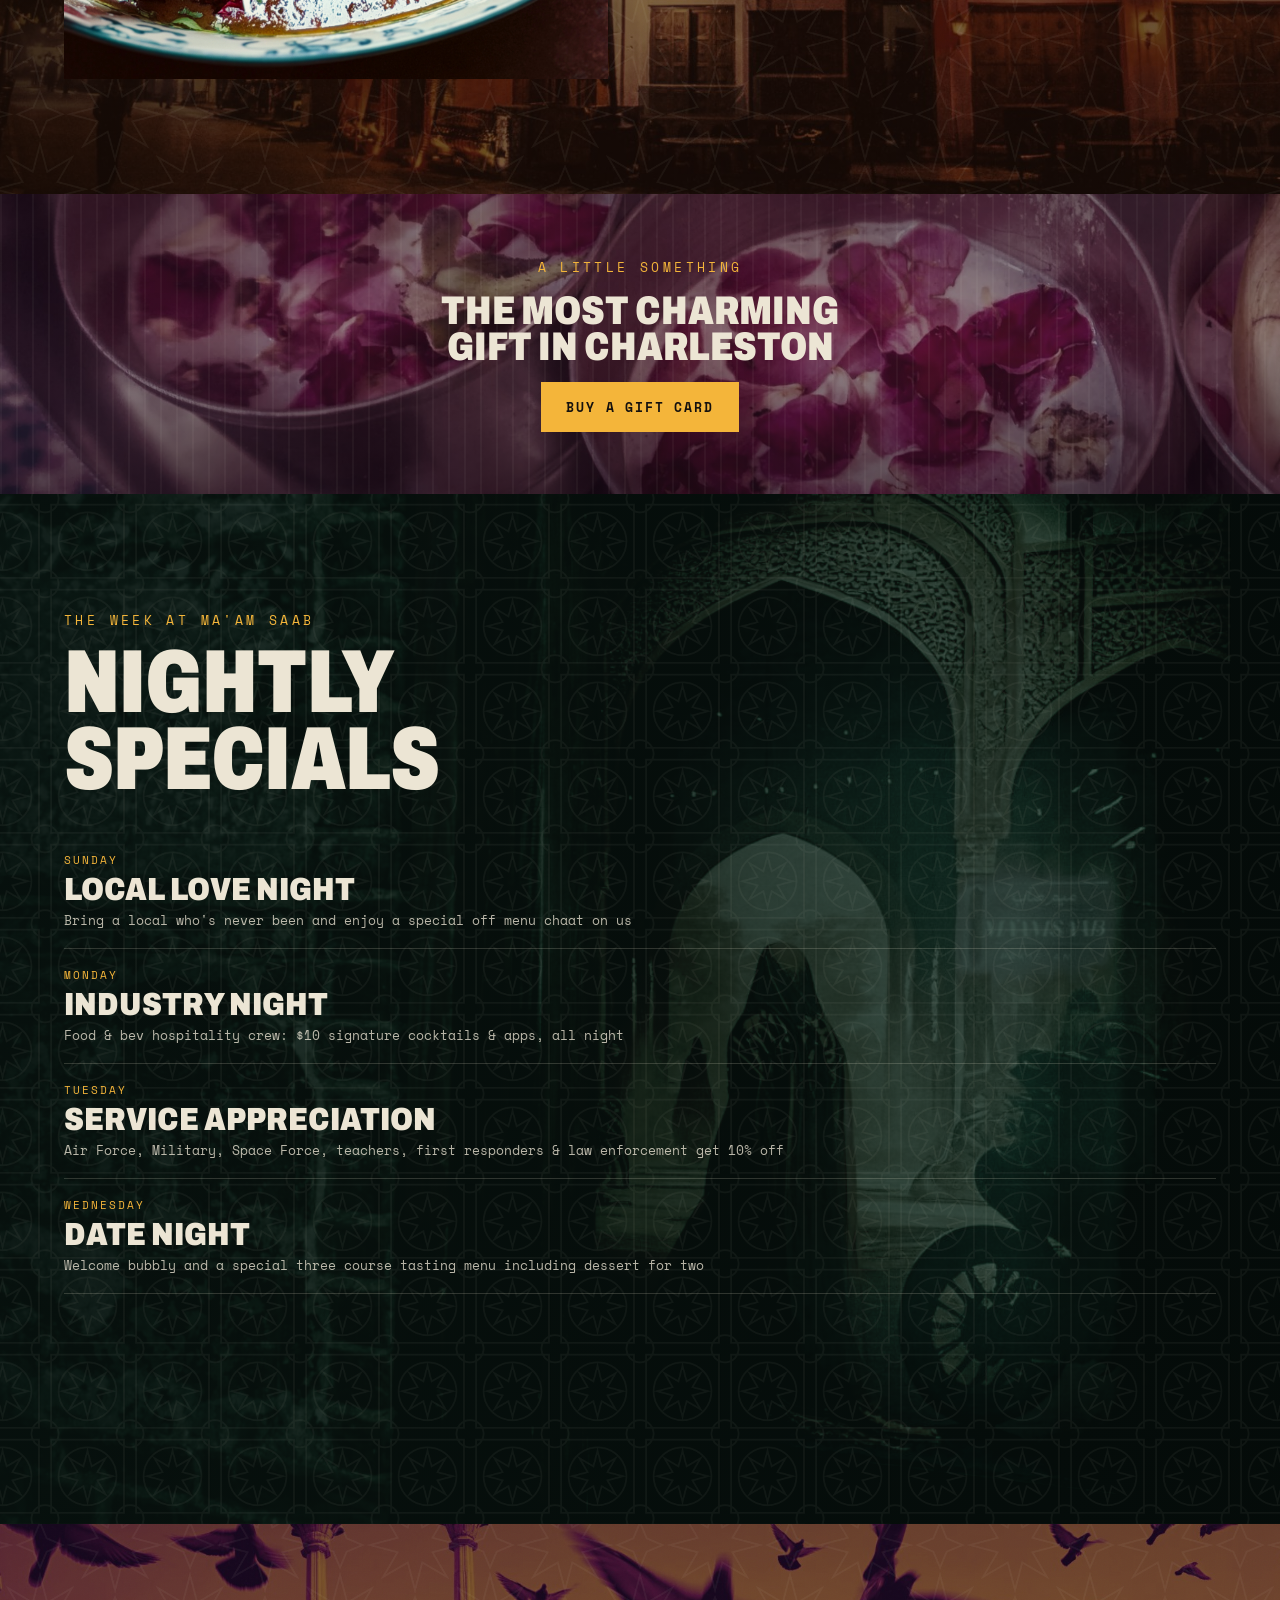
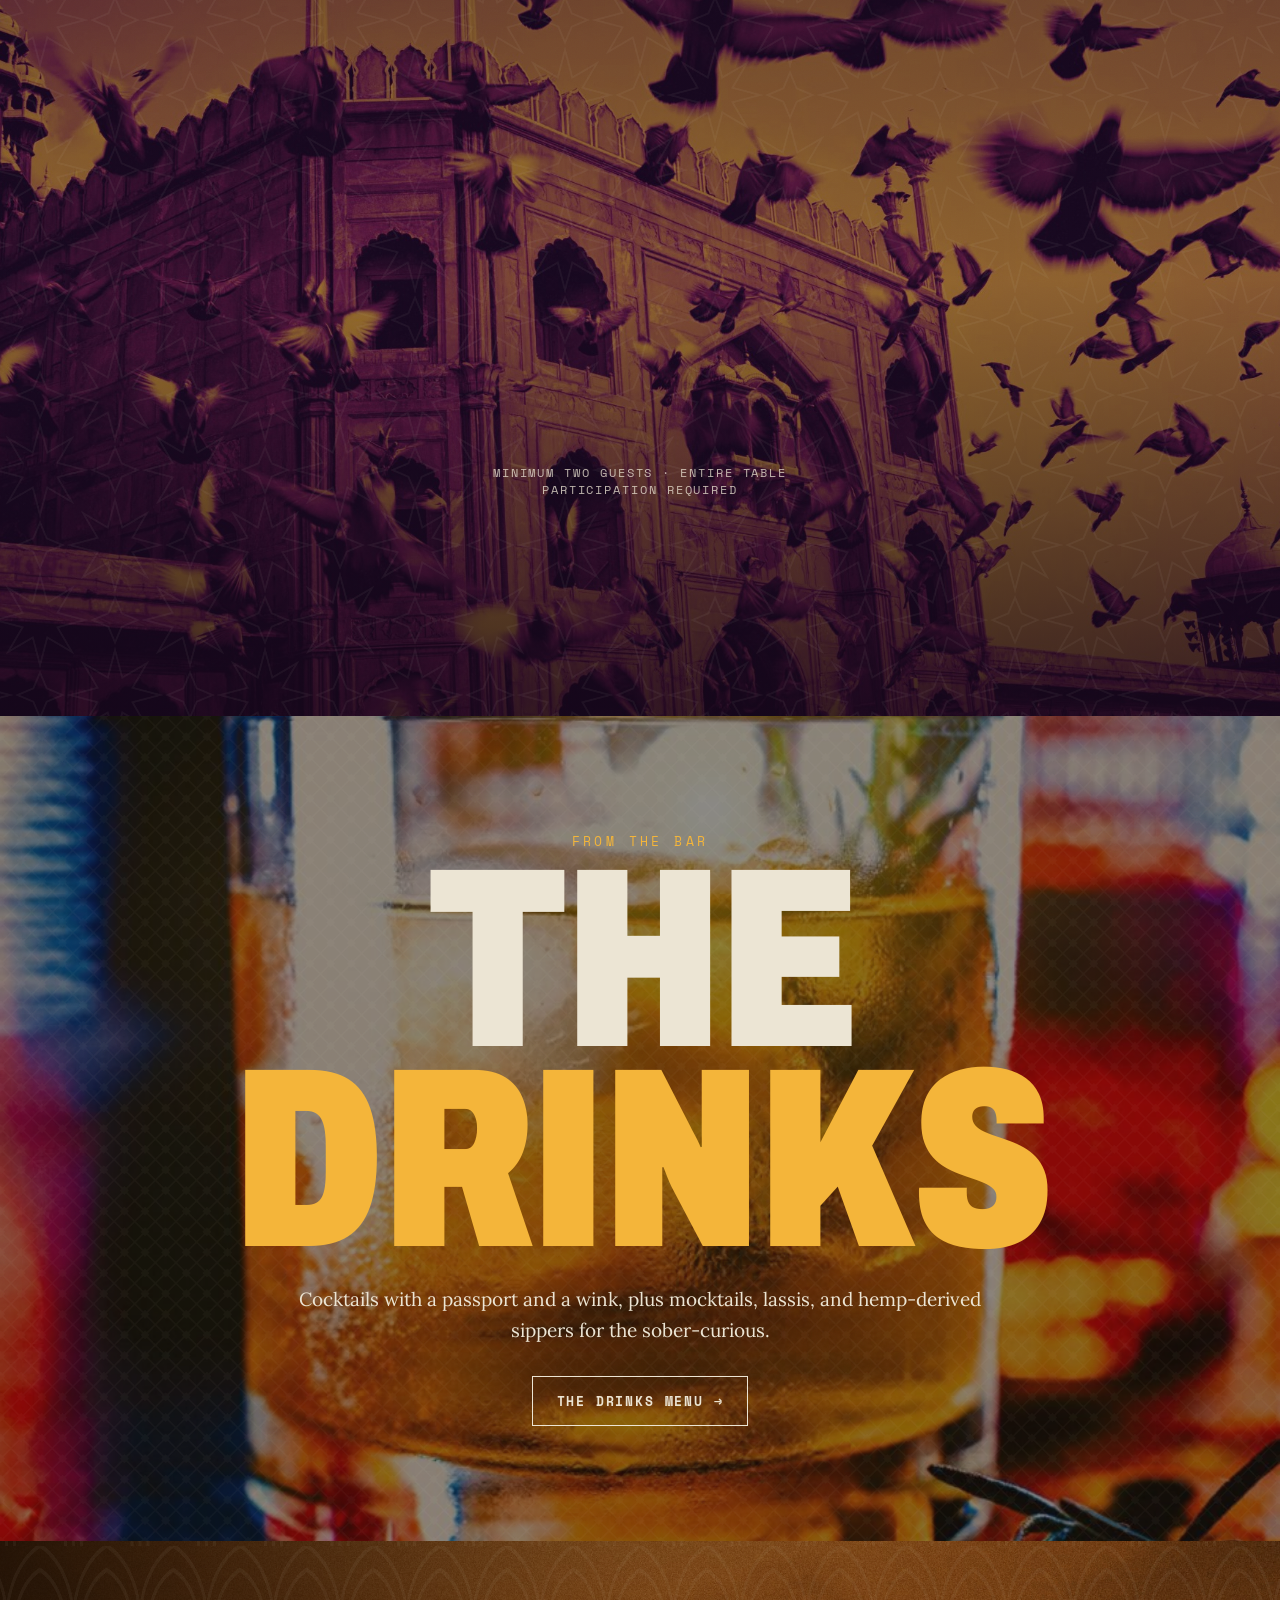
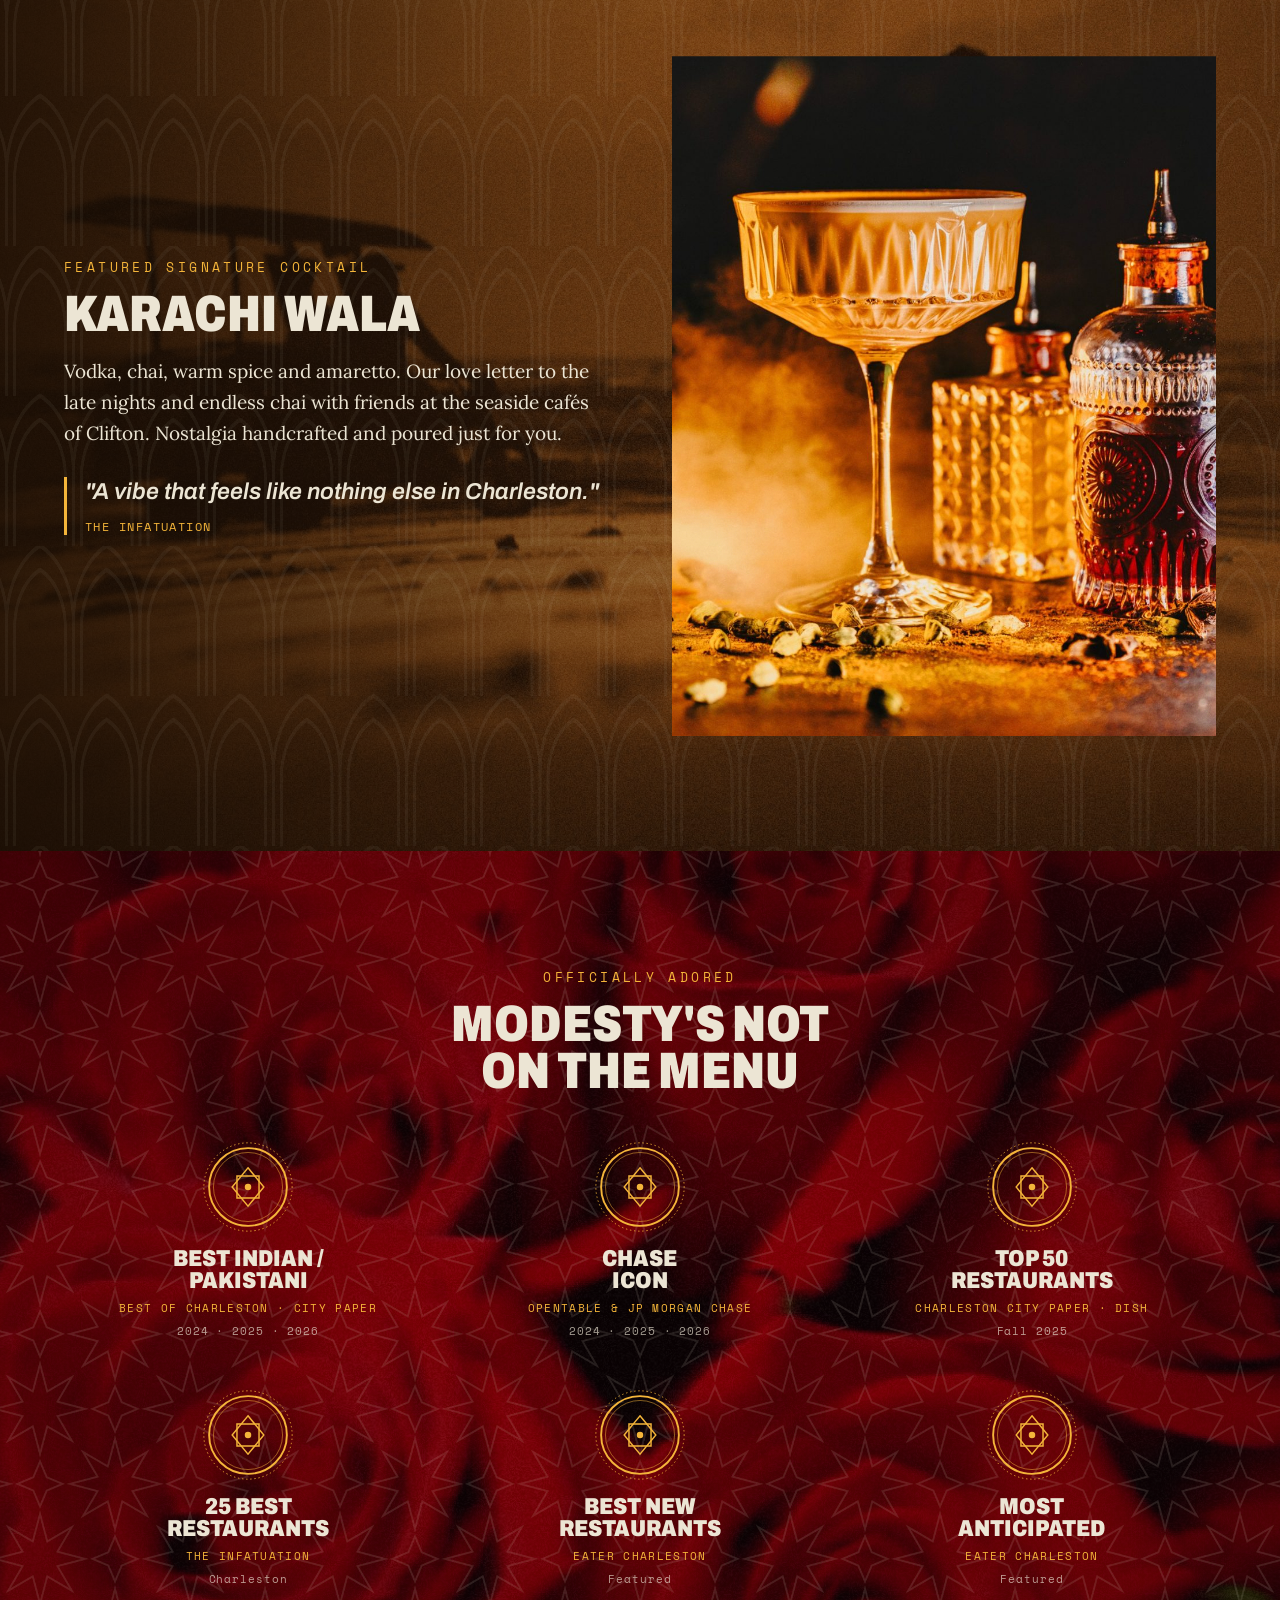
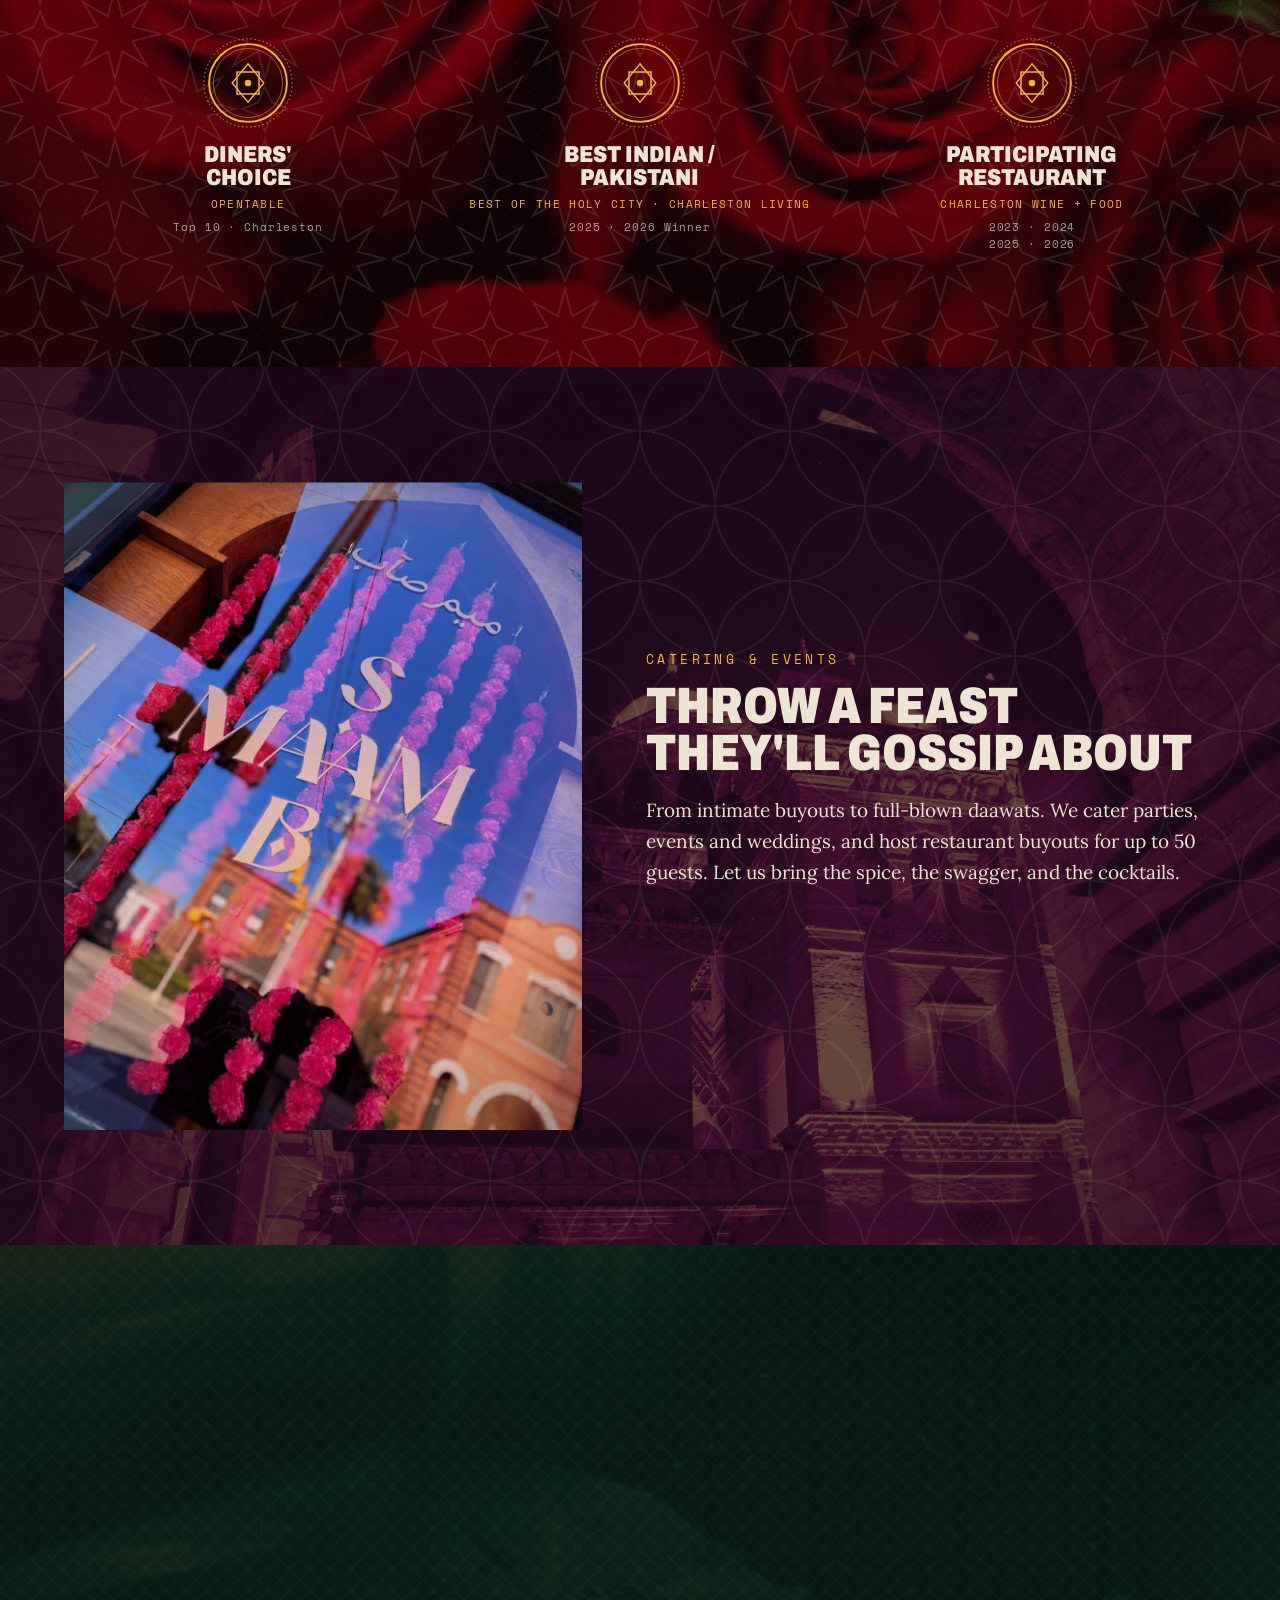
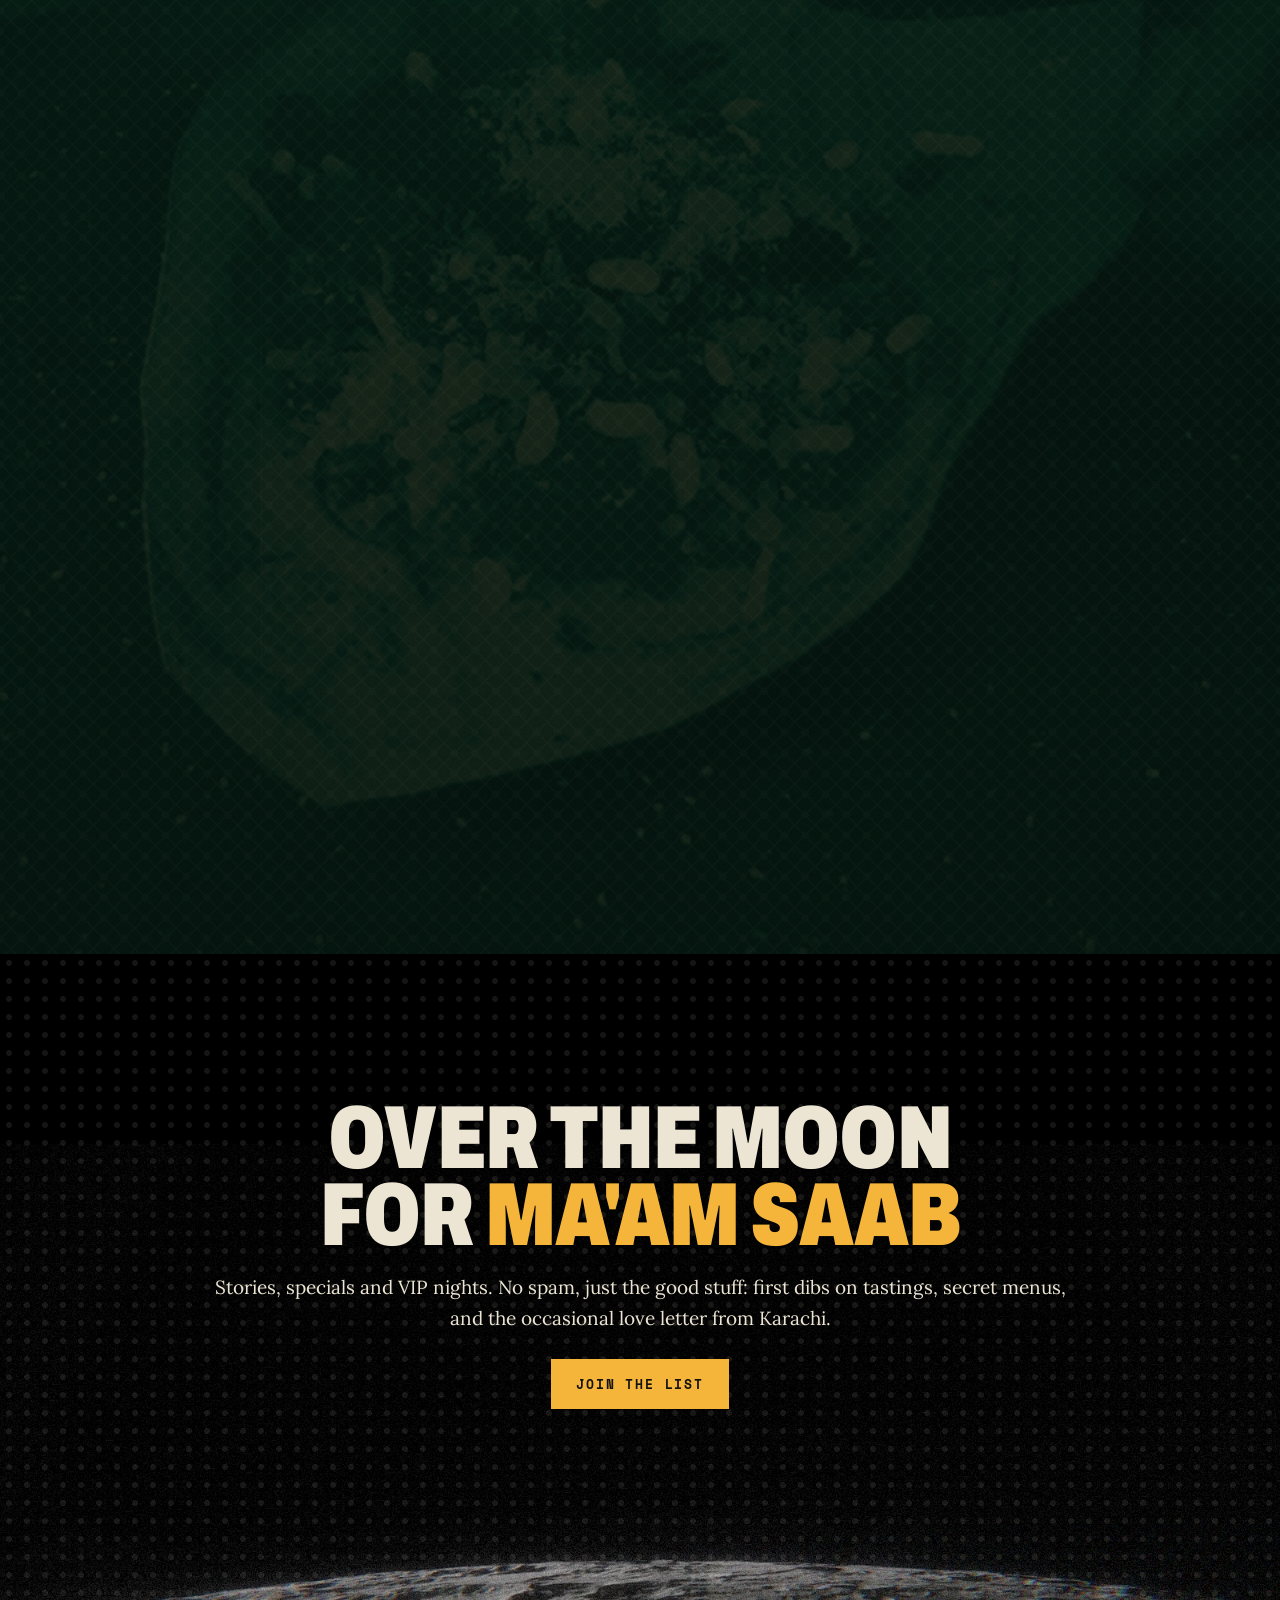
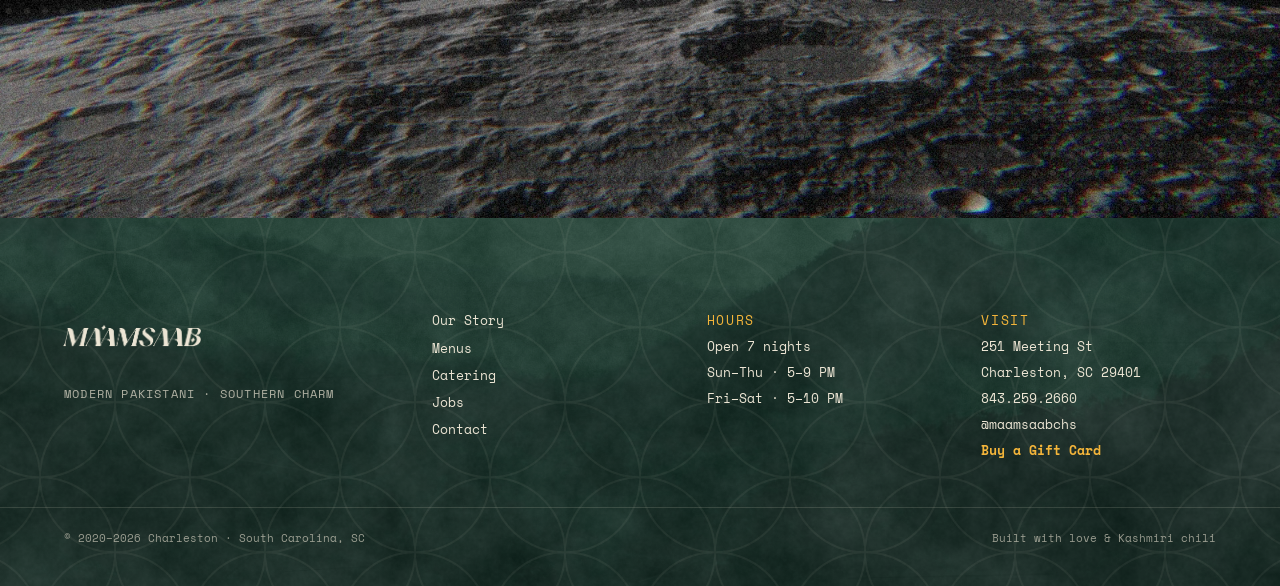
==== commit bd079d93: "menu fixes" ====
--- a/index.html
+++ b/index.html
@@ -117,7 +117,7 @@
   </div>
 </header>
 <div class="mobile-menu" id="mobileMenu">
-  <span class="mm-eyebrow">Ma'am Saab · Charleston</span>
+  <span class="mm-eyebrow">Charleston · South Carolina</span>
   <a href="our-story.html">Our Story</a>
   <a href="menu.html">Menus</a>
   <a href="https://order.toasttab.com/egiftcards/ma-am-saab-251-meeting-street" target="_blank" rel="noopener">Gift Cards</a>
@@ -449,7 +449,7 @@
     </div>
   </div>
   <div class="wrapw" style="margin-top:44px;padding-top:22px;border-top:1px solid rgba(236,229,212,.14);display:flex;justify-content:space-between;gap:14px;flex-wrap:wrap">
-    <span class="mono" style="font-size:11px;opacity:.6">© 2020–2026 Ma'am Saab · Charleston, SC</span>
+    <span class="mono" style="font-size:11px;opacity:.6">© 2020–2026 Charleston · South Carolina, SC</span>
     <span class="mono" style="font-size:11px;opacity:.6">Built with love &amp; Kashmiri chili</span>
   </div>
 </footer>
--- a/site.css
+++ b/site.css
@@ -44,7 +44,7 @@
 .nav-toggle.open span:nth-child(2){opacity:0}
 .nav-toggle.open span:nth-child(3){transform:translateY(-7px) rotate(-45deg)}
 .mobile-menu{position:fixed;inset:0;z-index:55;background:#0a1410;transform:translateY(-100%);transition:transform .5s cubic-bezier(.6,0,.2,1);
-  display:flex;flex-direction:column;justify-content:center;gap:2px;padding:0 36px;overflow:hidden}
+  display:flex;flex-direction:column;justify-content:flex-start;gap:2px;padding:26px 26px 34px;padding-top:74px;overflow:hidden}
 .mobile-menu.open{transform:translateY(0)}
 .mobile-menu::before{content:"";position:absolute;inset:0;background:url(assets/photos/havaili-door-green.jpg) center/cover;opacity:1;pointer-events:none}
 .mobile-menu::after{content:"";position:absolute;inset:0;background:linear-gradient(180deg,rgba(8,20,15,.58),rgba(6,16,12,.68));pointer-events:none}
@@ -277,4 +277,6 @@
 @keyframes ftin{from{opacity:0;transform:translateY(22px) scale(.97)}to{opacity:1;transform:none}}
 .form-thanks .ft-ur{font-family:"Noto Kufi Arabic",sans-serif;font-weight:900;font-size:clamp(44px,8vw,82px);line-height:1;margin-bottom:16px;background:url(assets/tex/stucco.jpg) center/cover,var(--gold);background-blend-mode:multiply;-webkit-background-clip:text;background-clip:text;-webkit-text-fill-color:transparent;color:transparent;animation:ftin 1s .12s cubic-bezier(.2,.8,.2,1) both}
 .form-thanks .ft-en{font-family:"Archivo",sans-serif;font-weight:900;font-stretch:75%;text-transform:uppercase;font-size:clamp(30px,5vw,52px);color:var(--cream);line-height:.9;margin-bottom:16px;animation:ftin 1s .22s cubic-bezier(.2,.8,.2,1) both}
-.form-thanks p{font-family:"Space Mono",monospace;font-size:13px;letter-spacing:.04em;line-height:1.7;color:var(--cream);opacity:.82;max-width:46ch;margin:0 auto;animation:ftin 1s .32s cubic-bezier(.2,.8,.2,1) both}+.form-thanks p{font-family:"Space Mono",monospace;font-size:13px;letter-spacing:.04em;line-height:1.7;color:var(--cream);opacity:.82;max-width:46ch;margin:0 auto;animation:ftin 1s .32s cubic-bezier(.2,.8,.2,1) both}
+
+
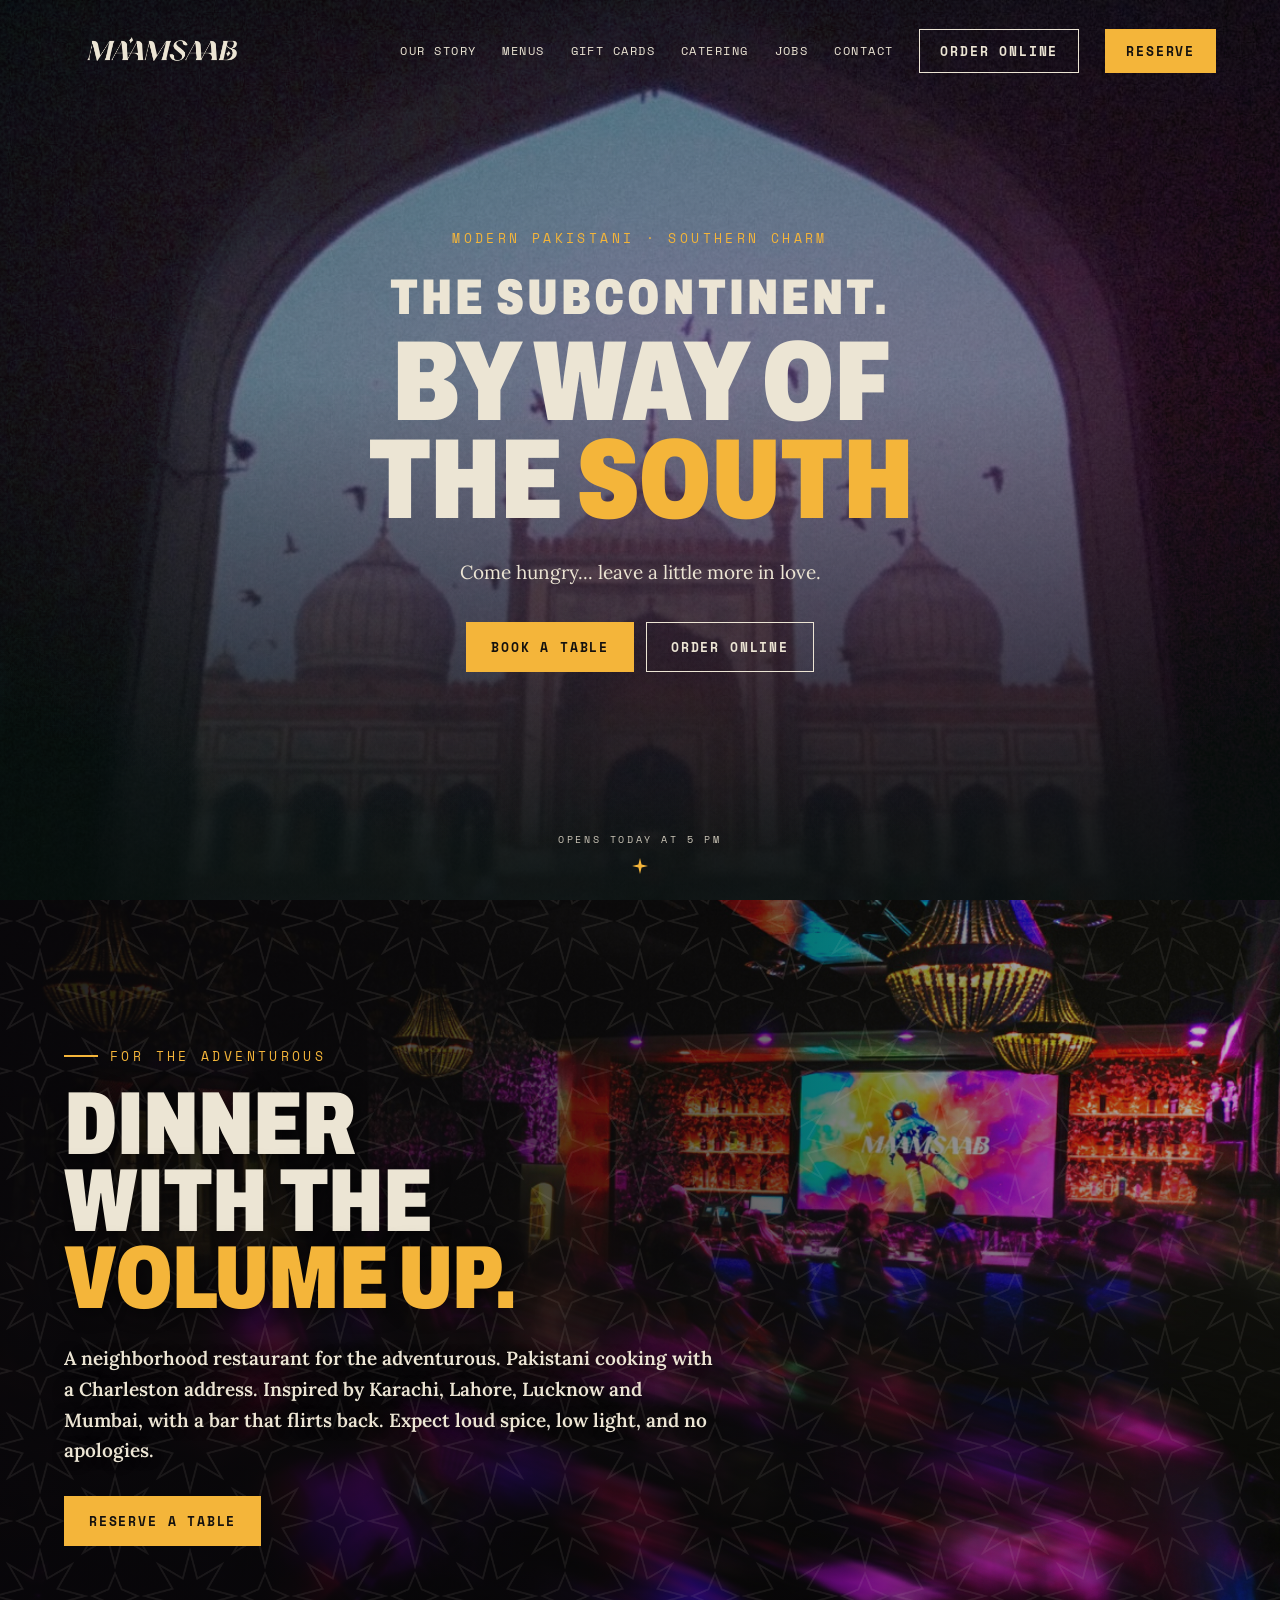
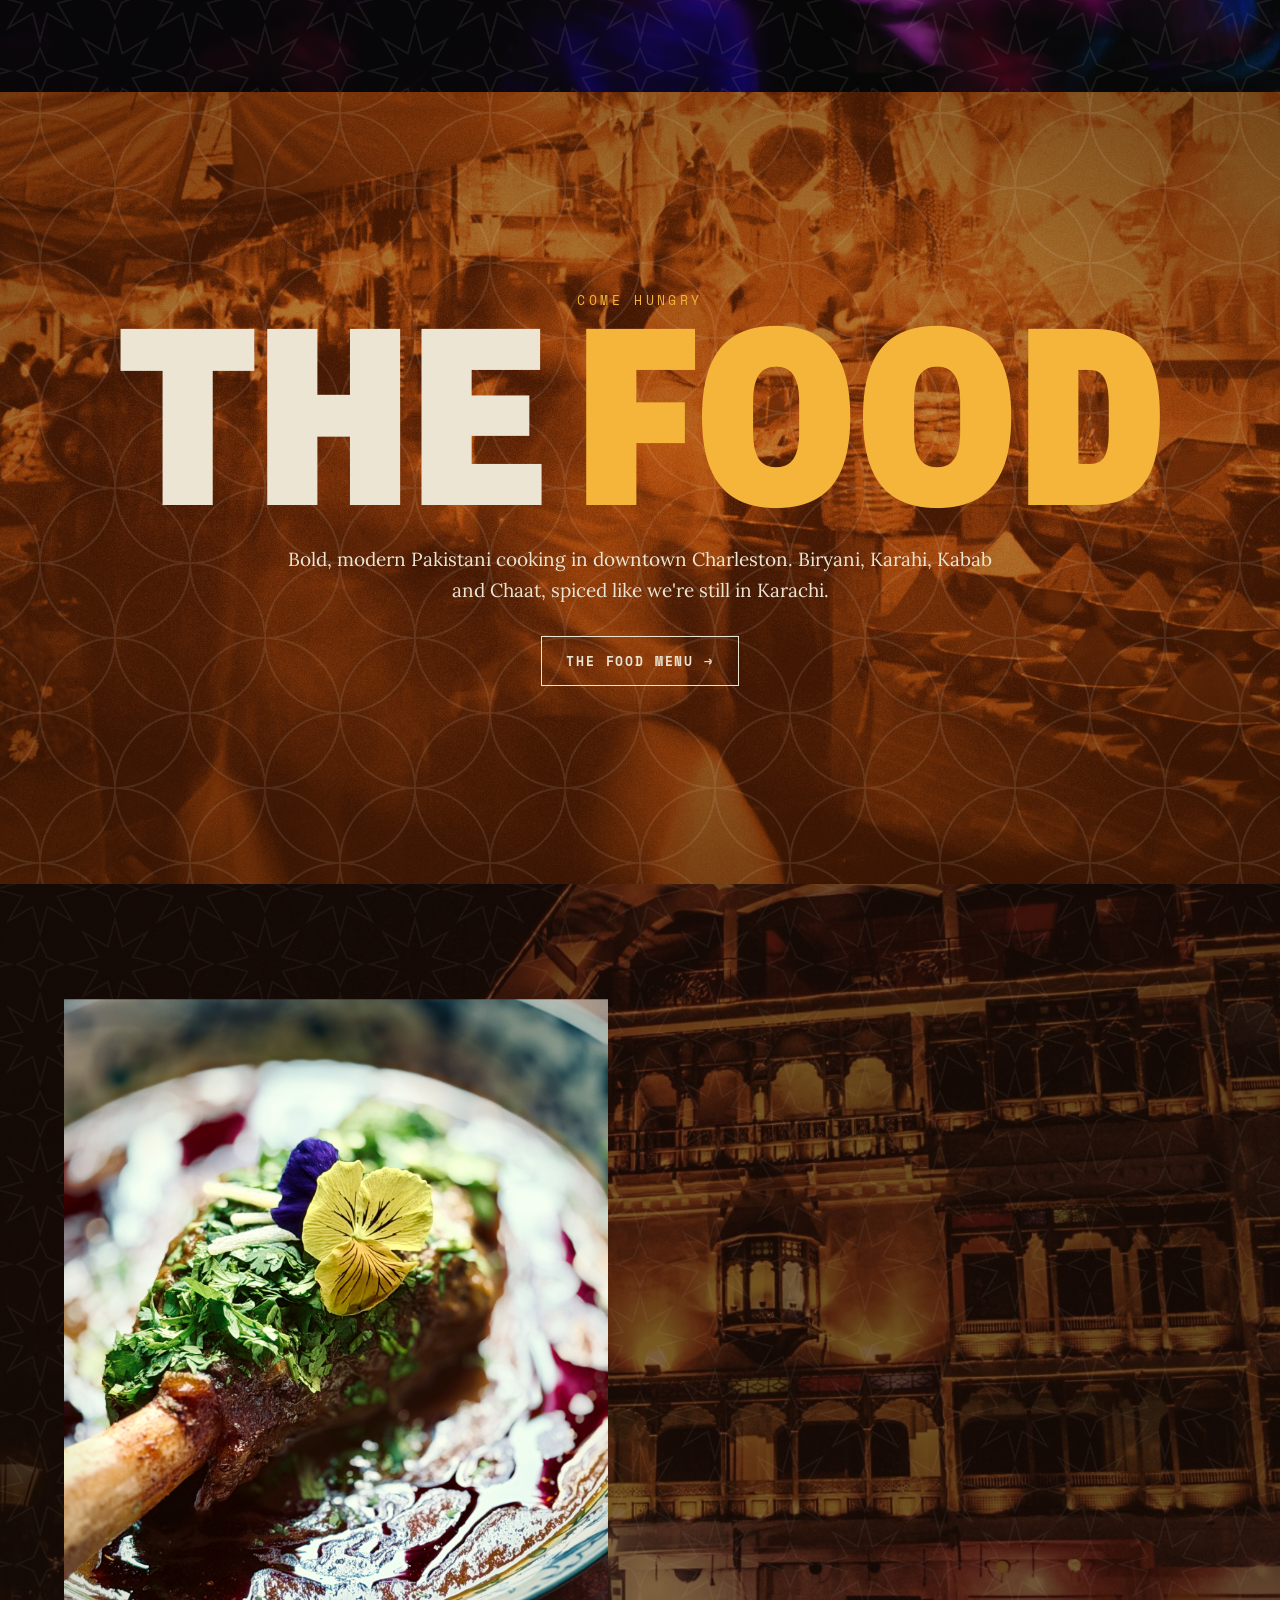
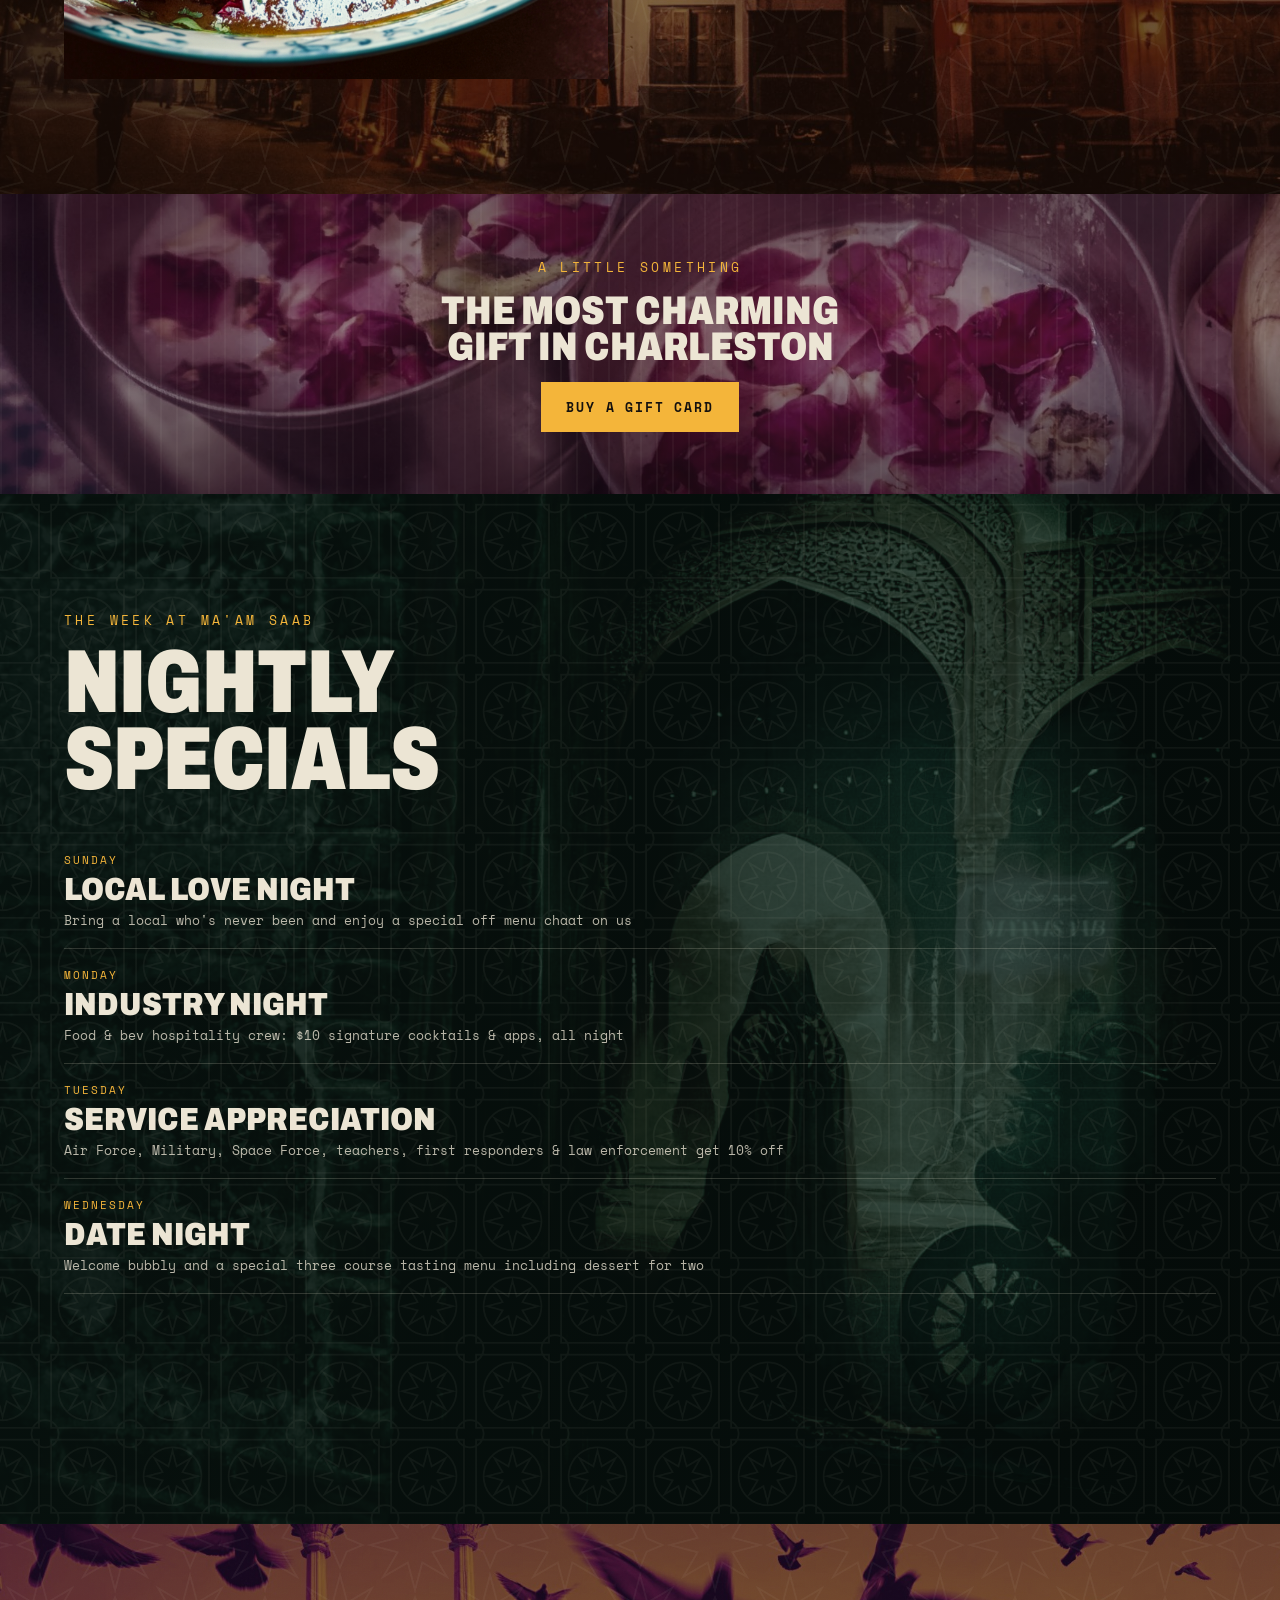
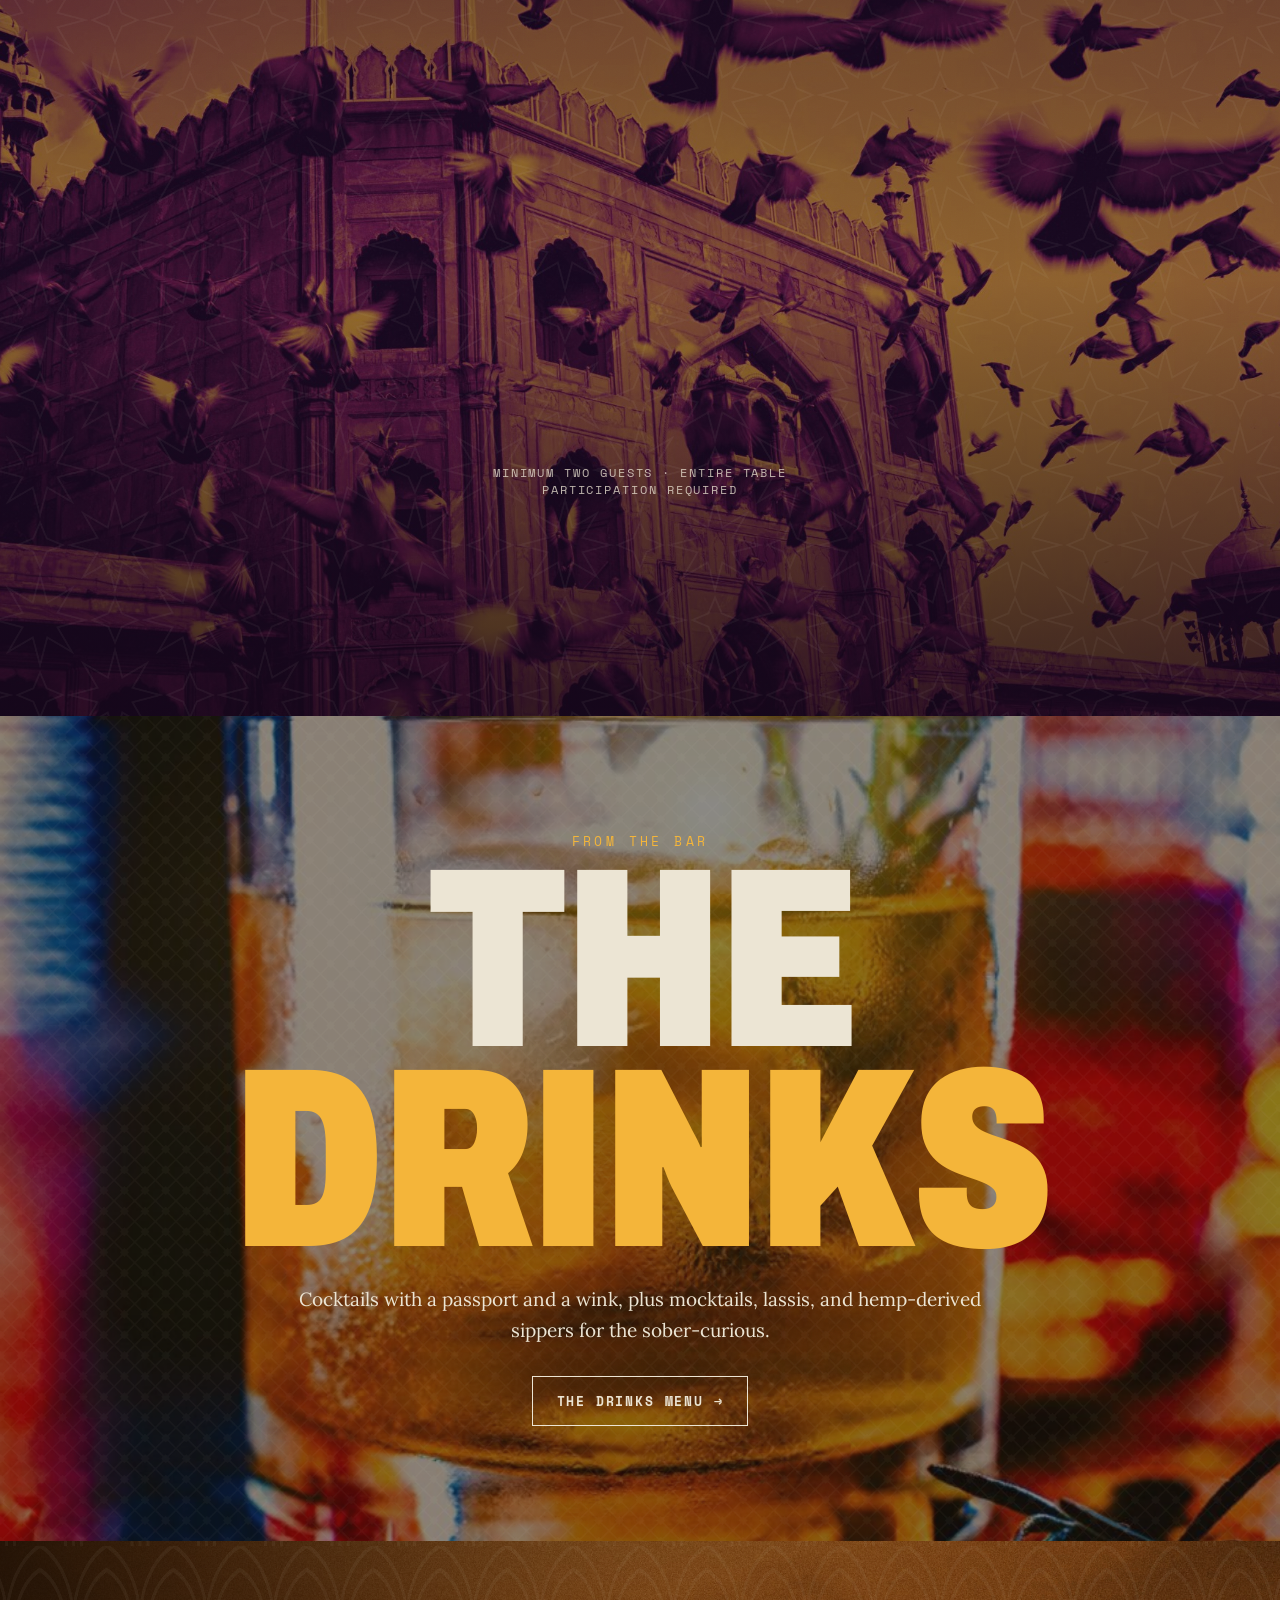
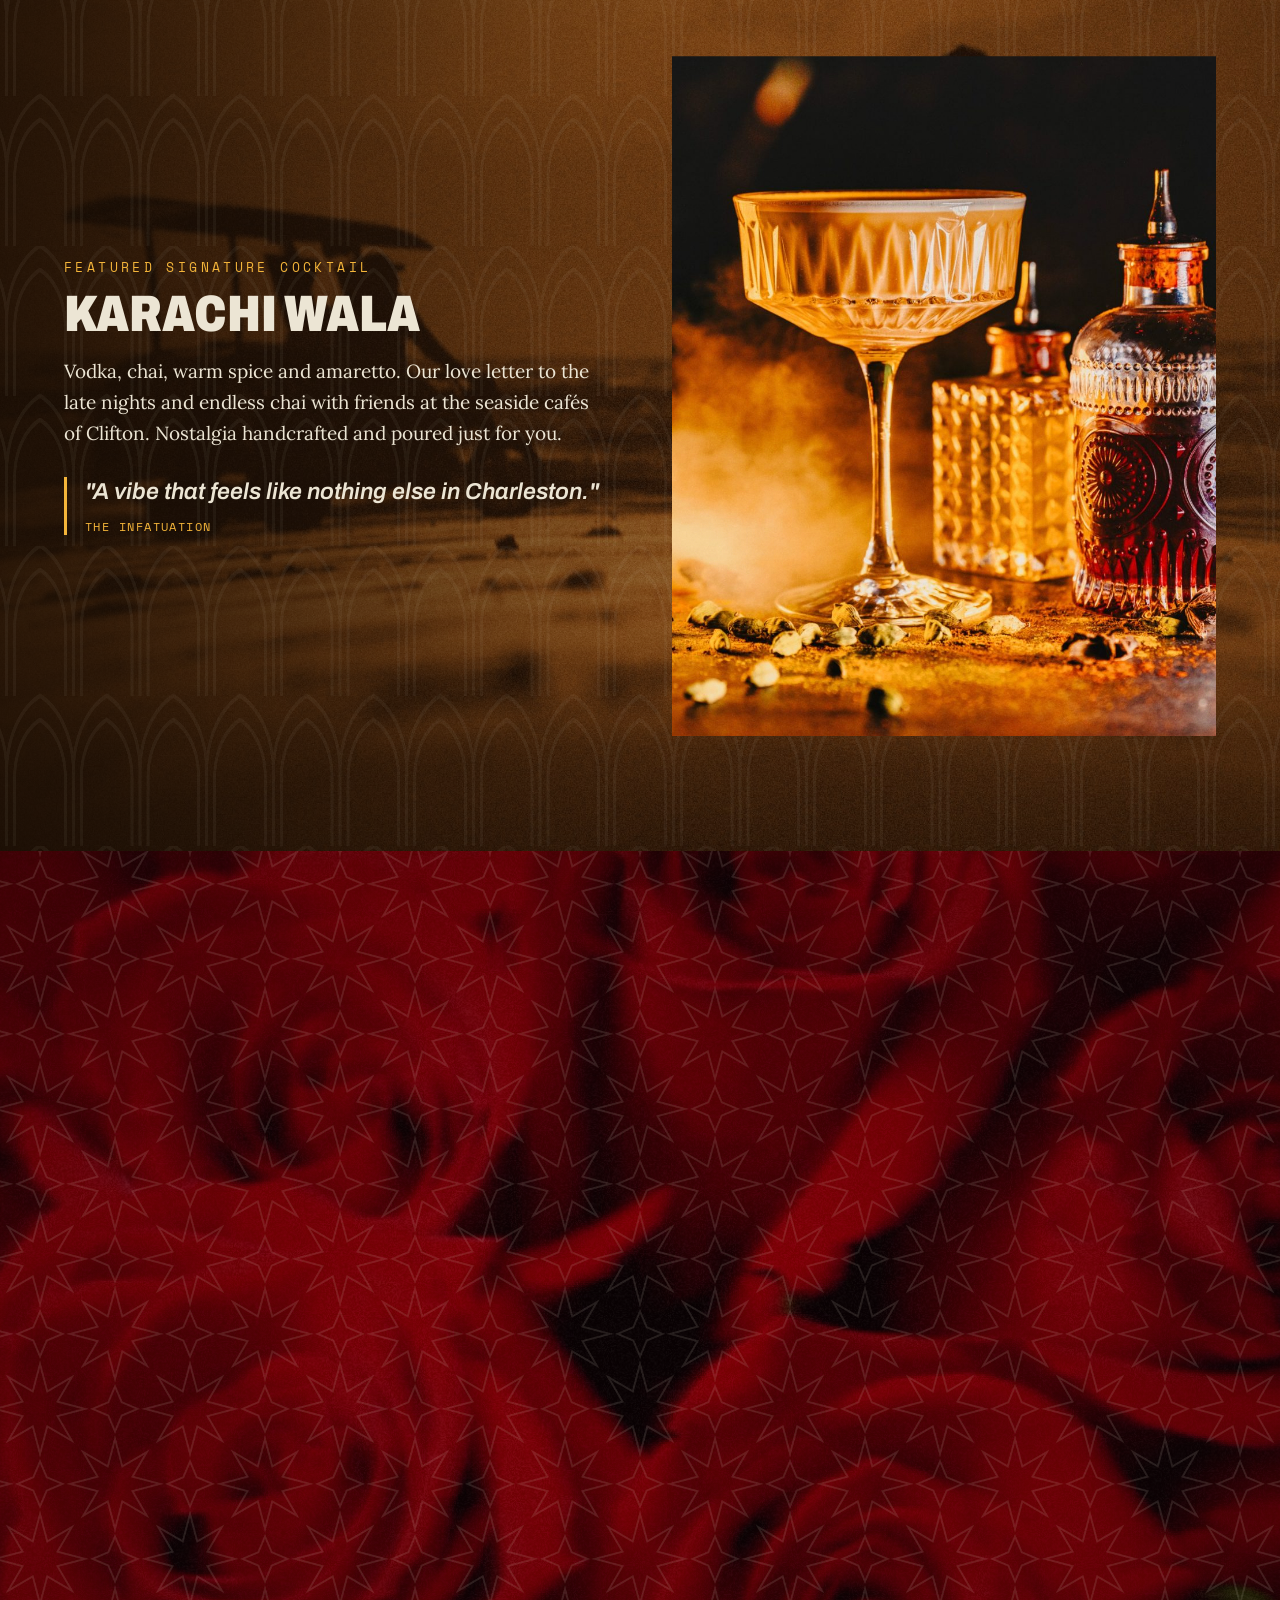
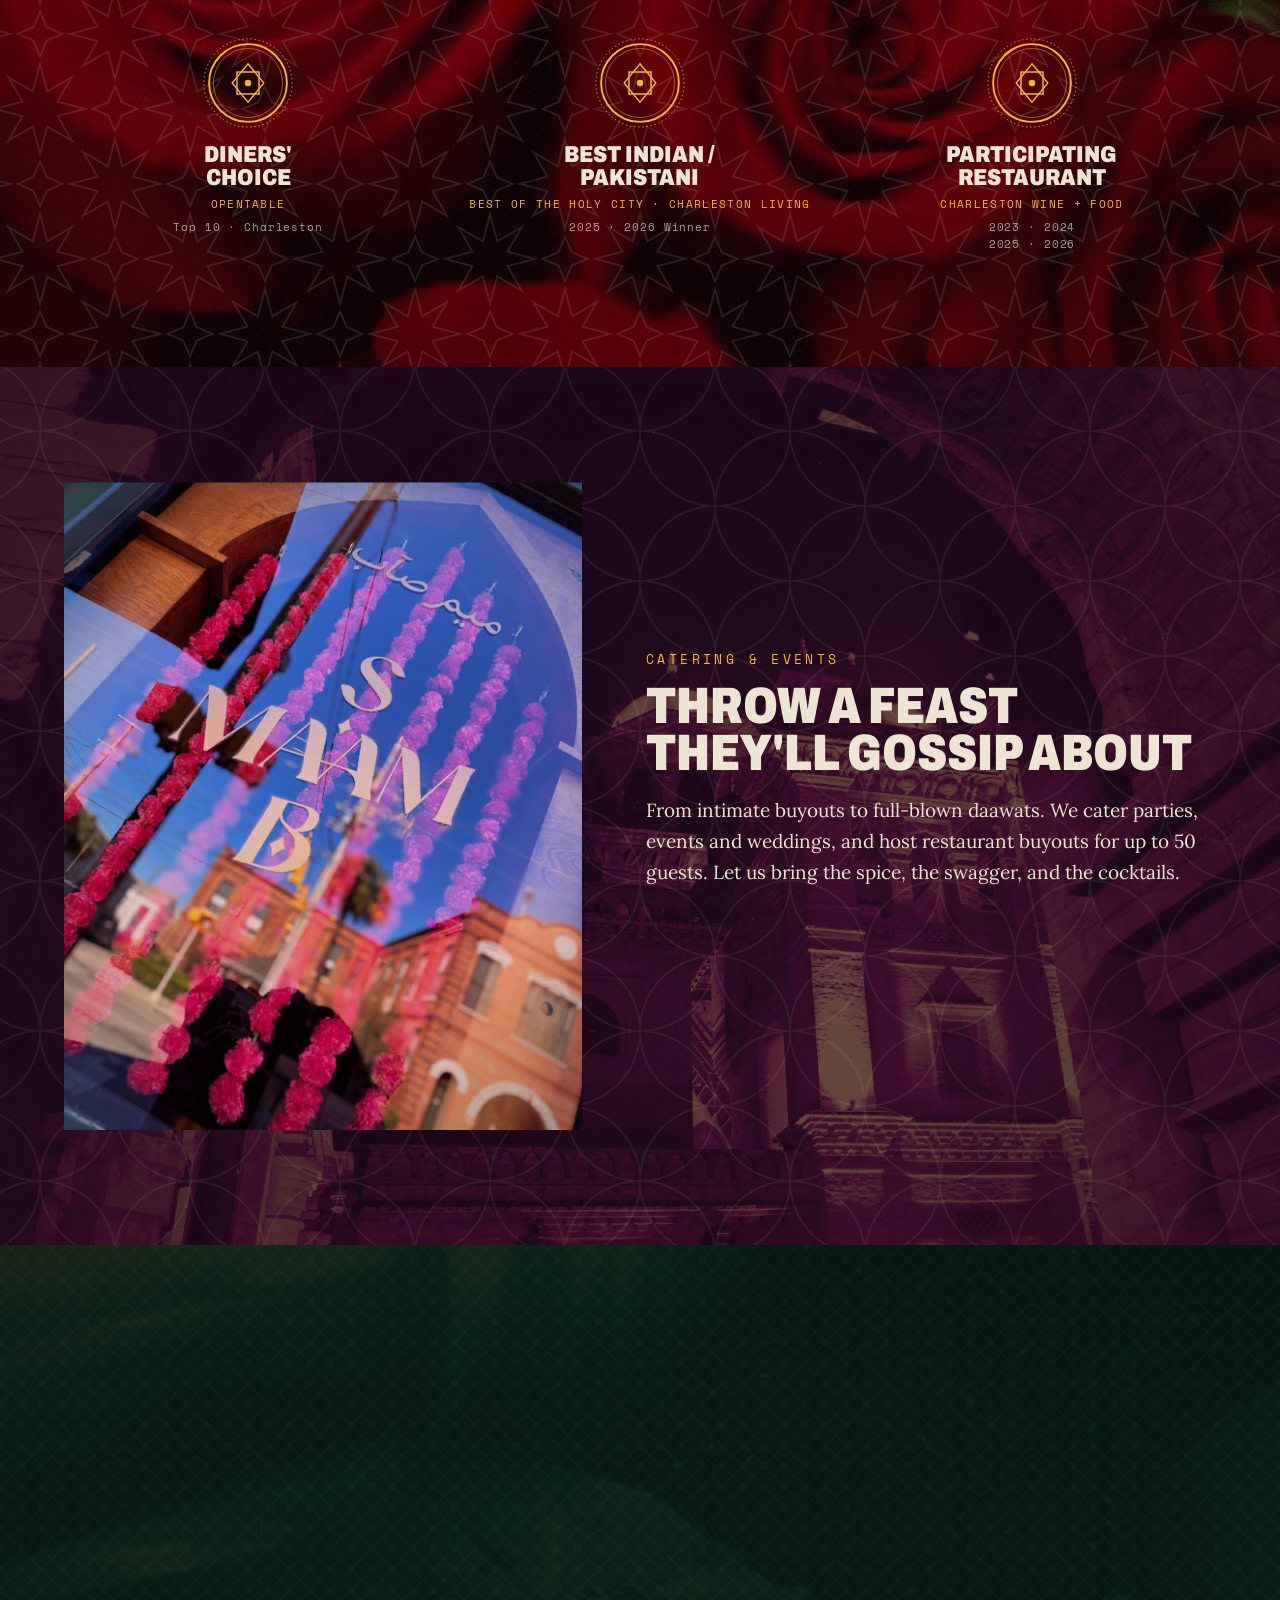
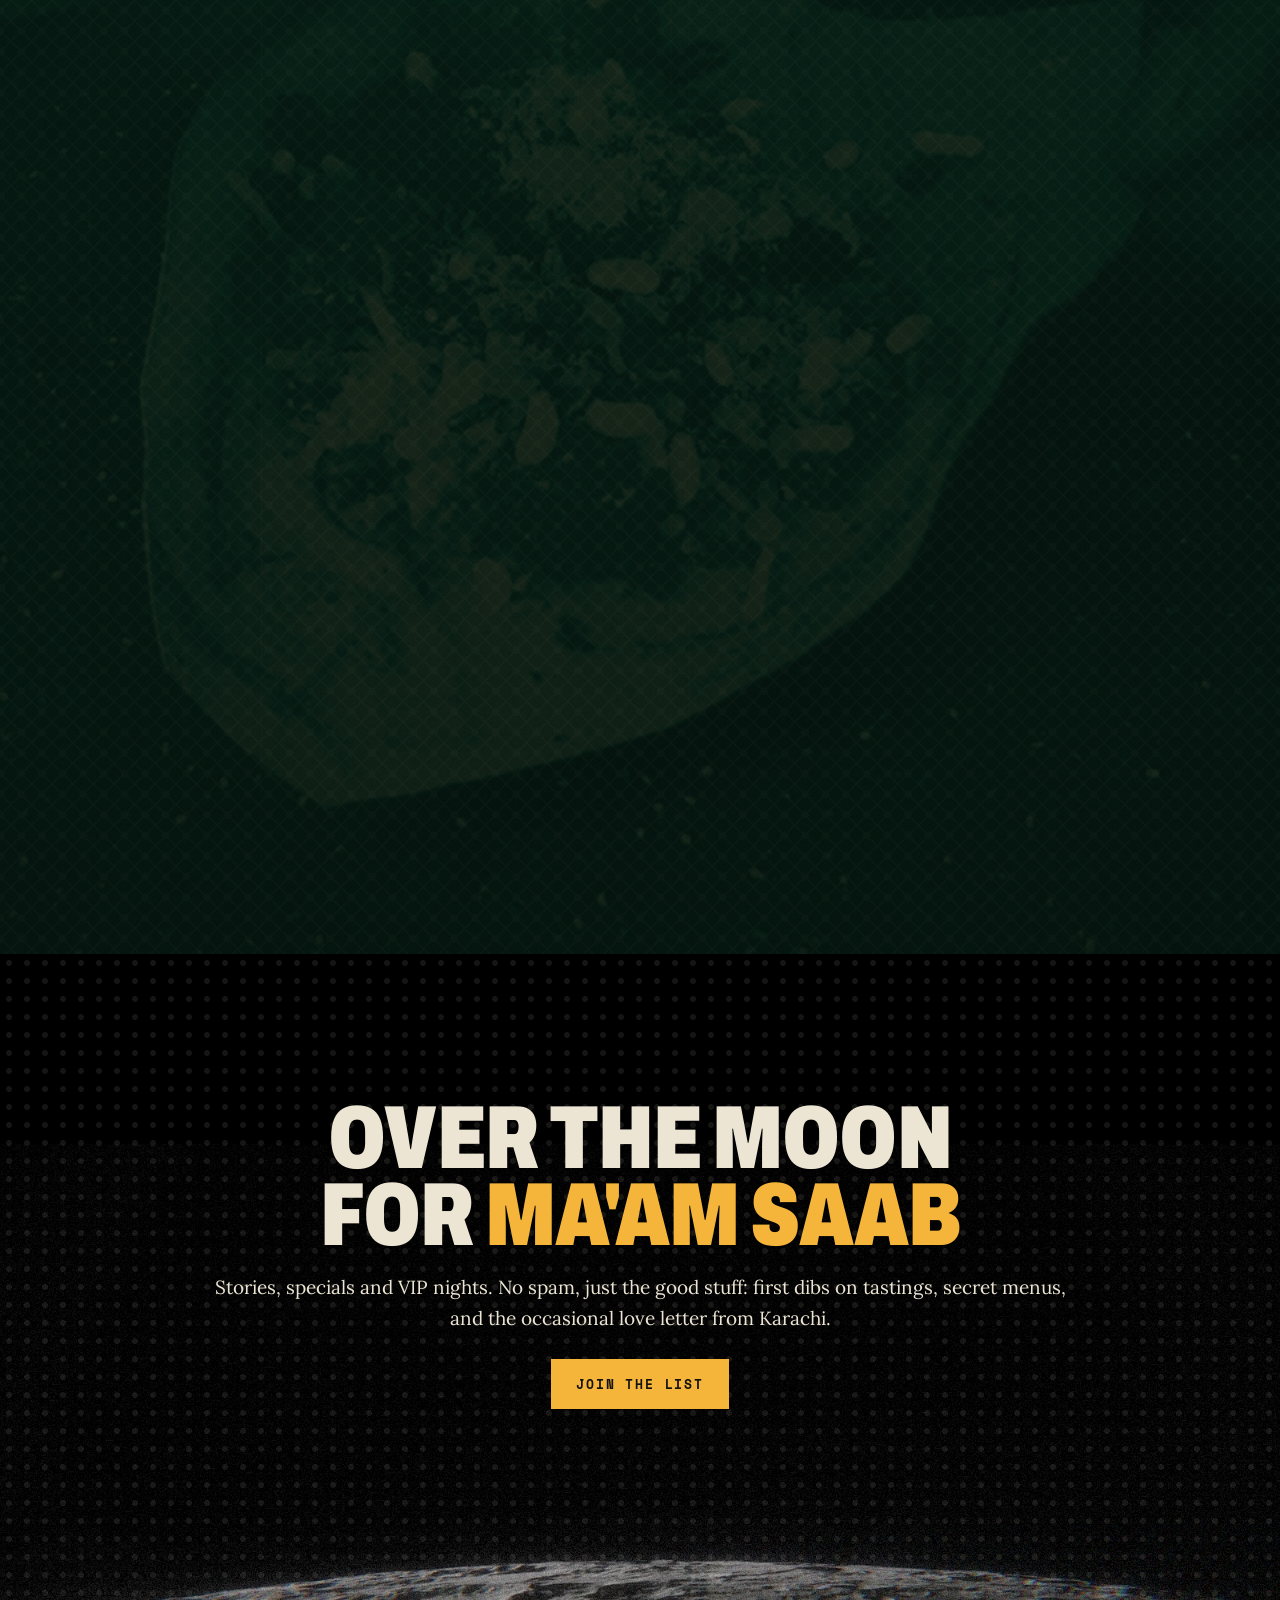
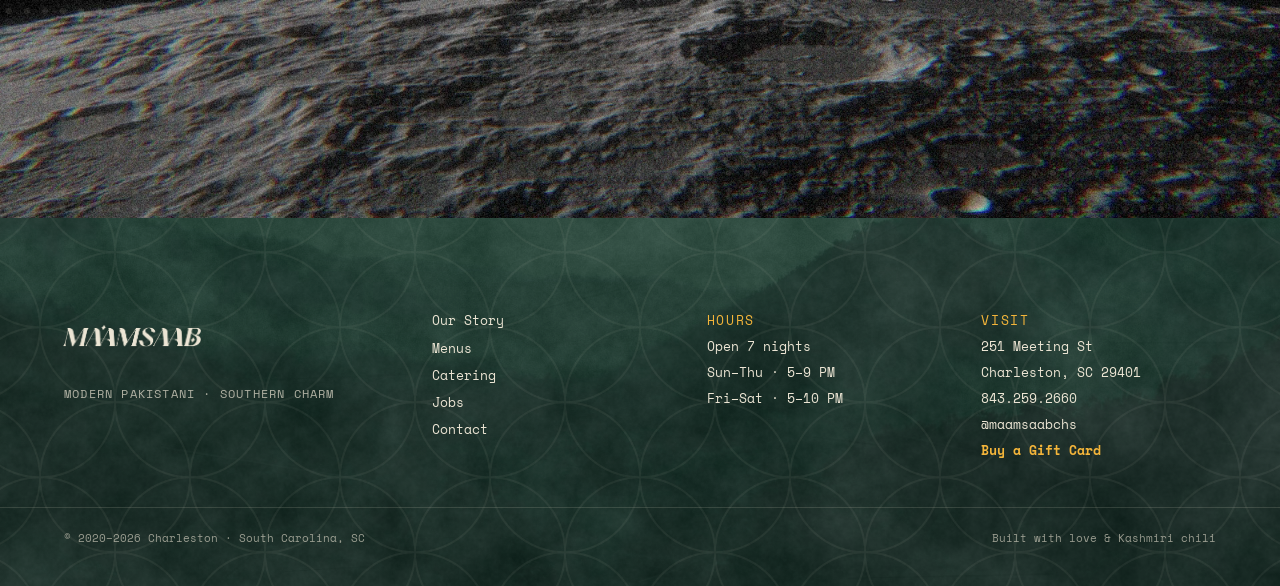
==== commit 53df5dd5: "seo / events organization for google" ====
--- a/index.html
+++ b/index.html
@@ -82,7 +82,7 @@
 <link rel="manifest" href="site.webmanifest" />
 
 <script type="application/ld+json">{"@context":"https://schema.org","@type":"FAQPage","mainEntity":[{"@type":"Question","name":"Is a Ma'am Saab gift card a good gift?","acceptedAnswer":{"@type":"Answer","text":"It is one of the best gifts you can give someone who matters to you. A gift card here is not a transaction, it is an experience: an evening of bold South Asian flavor, warm spice and aroma, music, soft table lamps, and texture everywhere you look, in the food, the drinks, the art and the walls, plus the kind of hospitality people talk about for weeks. Unlike an object that gets put away, a night at Ma'am Saab becomes a memory, which is exactly what makes it meaningful for a birthday, an anniversary, Mother's Day or Father's Day, a graduation, a thank-you, a housewarming, the holidays, or a corporate gift for clients and staff. It suits almost anyone: adventurous eaters who want something they have never tasted, parents who deserve a night out, couples celebrating something, friends who love to be surprised, and colleagues who appreciate a gift with thought behind it. Gift cards are available in any amount, either digitally, so you can email or print them, or as a physical card purchased at the restaurant, and can be used toward dinner, the tasting experience and cocktails. If you are looking for a gift in Charleston that feels personal and unforgettable rather than ordinary, this is it."}},{"@type":"Question","name":"What is Ma'am Saab known for?","acceptedAnswer":{"@type":"Answer","text":"Modern Pakistani cooking with Southern charm, bold, adventurous plates and a cocktail bar with a wink. We're a neighborhood favorite in the heart of downtown Charleston, known for our chargha wings, chaats, butter chicken, tikka and biryanis. The menu is small but hard-hitting, and our Tasting Experience is a guest favorite. We pour our hearts into everything we send out."}},{"@type":"Question","name":"Where are you, and what's nearby?","acceptedAnswer":{"@type":"Answer","text":"We're at 251 Meeting Street, in the heart of historic downtown Charleston, steps from the City Market and an easy walk from The Charleston Place, the Mills House, the Francis Marion Hotel, Hotel Bennett, The Dewberry, the Grand Bohemian, the Market Pavilion Hotel, Emeline, and the French Quarter and Planters Inns. If you're staying downtown, odds are we're just around the corner."}},{"@type":"Question","name":"Is Ma'am Saab Pakistani or Indian?","acceptedAnswer":{"@type":"Answer","text":"At heart, Pakistani, our founder is from Karachi. But the menu travels: Lahore, Lucknow, Mumbai and everywhere in between. Indian, Pakistani, and the shared history on a plate."}},{"@type":"Question","name":"Is there a difference between Indian and Pakistani food?","acceptedAnswer":{"@type":"Answer","text":"They're cousins with overlapping spice cabinets and distinct accents. Pakistani cooking leans into robust meat dishes, smoke, and char (think tikka, karahi, nihari, kababs); both share the love of biryani, chaat and high heat (and spices). We celebrate the whole family."}},{"@type":"Question","name":"What is the food like? Is it spicy?","acceptedAnswer":{"@type":"Answer","text":"For us, spice means flavor, layers of it, not just heat. The food is deeply seasoned and full-flavored, never watered down. Even guests who come expecting fire leave surprised by how much they taste, heat or no heat."}},{"@type":"Question","name":"Great for food allergies?","acceptedAnswer":{"@type":"Answer","text":"Yes. We label gluten-free (gf), vegetarian (vg) and vegan (vgn) items, and our kitchen will try its best to accommodate allergies with notice. Tell us when you book or order."}},{"@type":"Question","name":"Does Ma'am Saab serve hemp & THC-based drinks?","acceptedAnswer":{"@type":"Answer","text":"We do, a small menu of hemp-derived THC sippers (10mg) alongside zero-proof mocktails and full cocktails, for every kind of night out."}},{"@type":"Question","name":"Who enjoys Ma'am Saab?","acceptedAnswer":{"@type":"Answer","text":"Our guests chase flavor. Some have tasted enough of the world that anything less won't do; others are about to discover flavors they didn't know existed. We see girls' nights, boys' nights, date nights, couples, solo diners, families, reunions, celebrations and corporate tables, and the one thing they share is a love of flavor."}},{"@type":"Question","name":"Is it easy to get a reservation?","acceptedAnswer":{"@type":"Answer","text":"Walk-ins are always welcome. Weekends fill up fast, so a reservation helps. Weeknights are easier and more relaxed. The bar is first-come, first-served if you'd rather wing it."}},{"@type":"Question","name":"Corkage, cakes & parking?","acceptedAnswer":{"@type":"Answer","text":"Corkage is $30/bottle, no limit. Cake cutting is $4/guest. For parking, the garage at 69 Wentworth Street is closest; there's also street parking on Meeting, Wentworth, Society and King, plus limited-time residential parking all around us."}},{"@type":"Question","name":"No-show policy","acceptedAnswer":{"@type":"Answer","text":"Reservations hold a card. Parties of four or fewer may cancel up to 48 hours before their booking; parties of five or more require four days' notice. Cancellations or no-shows inside that window are charged $25 per guest. This is a strict policy."}}]}</script>
-<script type="application/ld+json">{"@context":"https://schema.org","@type":"ItemList","name":"Nightly Specials at Ma'am Saab","itemListElement":[{"@type":"ListItem","position":1,"item":{"@type":"Event","name":"Local Love Night","description":"Bring a local who's never been and enjoy a special off menu chaat on us","eventSchedule":{"@type":"Schedule","byDay":"https://schema.org/Sunday","startTime":"17:00","repeatFrequency":"P1W"},"location":{"@id":"https://maamsaabchs.com/#restaurant"}}},{"@type":"ListItem","position":2,"item":{"@type":"Event","name":"Industry Night","description":"Food & bev hospitality crew: $10 signature cocktails & apps, all night","eventSchedule":{"@type":"Schedule","byDay":"https://schema.org/Monday","startTime":"17:00","repeatFrequency":"P1W"},"location":{"@id":"https://maamsaabchs.com/#restaurant"}}},{"@type":"ListItem","position":3,"item":{"@type":"Event","name":"Service Appreciation","description":"Air Force, Military, Space Force, teachers, first responders & law enforcement get 10% off","eventSchedule":{"@type":"Schedule","byDay":"https://schema.org/Tuesday","startTime":"17:00","repeatFrequency":"P1W"},"location":{"@id":"https://maamsaabchs.com/#restaurant"}}},{"@type":"ListItem","position":4,"item":{"@type":"Event","name":"Date Night","description":"Welcome bubbly and a special three course tasting menu including dessert for two","eventSchedule":{"@type":"Schedule","byDay":"https://schema.org/Wednesday","startTime":"17:00","repeatFrequency":"P1W"},"location":{"@id":"https://maamsaabchs.com/#restaurant"}}},{"@type":"ListItem","position":5,"item":{"@type":"Event","name":"Polaroid Night","description":"Bring friends, get a table photo, leave with evidence","eventSchedule":{"@type":"Schedule","byDay":"https://schema.org/Thursday","startTime":"17:00","repeatFrequency":"P1W"},"location":{"@id":"https://maamsaabchs.com/#restaurant"}}}]}</script>
+<script type="application/ld+json">{"@context":"https://schema.org","@type":"ItemList","name":"Nightly Specials at Ma'am Saab","itemListElement":[{"@type":"ListItem","position":1,"item":{"@type":"Event","name":"Local Love Night","description":"Bring a local who's never been and enjoy a special off menu chaat on us","startDate":"2026-08-23T17:00:00-04:00","endDate":"2027-08-23T21:00:00-04:00","eventStatus":"https://schema.org/EventScheduled","eventAttendanceMode":"https://schema.org/OfflineEventAttendanceMode","eventSchedule":{"@type":"Schedule","byDay":"https://schema.org/Sunday","startTime":"17:00","endTime":"21:00","repeatFrequency":"P1W","scheduleTimezone":"America/New_York","startDate":"2026-08-23","endDate":"2027-08-23"},"location":{"@type":"Restaurant","name":"Ma'am Saab","@id":"https://maamsaabchs.com/#restaurant","address":{"@type":"PostalAddress","streetAddress":"251 Meeting St","addressLocality":"Charleston","addressRegion":"SC","postalCode":"29401","addressCountry":"US"}},"organizer":{"@type":"Restaurant","@id":"https://maamsaabchs.com/#restaurant"},"image":["https://maamsaabchs.com/assets/events/locals-night-1920x1080.png","https://maamsaabchs.com/assets/events/locals-night-1600x1200.png","https://maamsaabchs.com/assets/events/locals-night-1200x1200.png"],"url":"https://maamsaabchs.com/#specials","isAccessibleForFree":true}},{"@type":"ListItem","position":2,"item":{"@type":"Event","name":"Industry Night","description":"Food & bev hospitality crew: $10 signature cocktails & apps, all night","startDate":"2026-08-24T17:00:00-04:00","endDate":"2027-08-24T21:00:00-04:00","eventStatus":"https://schema.org/EventScheduled","eventAttendanceMode":"https://schema.org/OfflineEventAttendanceMode","eventSchedule":{"@type":"Schedule","byDay":"https://schema.org/Monday","startTime":"17:00","endTime":"21:00","repeatFrequency":"P1W","scheduleTimezone":"America/New_York","startDate":"2026-08-24","endDate":"2027-08-24"},"location":{"@type":"Restaurant","name":"Ma'am Saab","@id":"https://maamsaabchs.com/#restaurant","address":{"@type":"PostalAddress","streetAddress":"251 Meeting St","addressLocality":"Charleston","addressRegion":"SC","postalCode":"29401","addressCountry":"US"}},"organizer":{"@type":"Restaurant","@id":"https://maamsaabchs.com/#restaurant"},"image":["https://maamsaabchs.com/assets/events/industry-night-1920x1080.png","https://maamsaabchs.com/assets/events/industry-night-1600x1200.png","https://maamsaabchs.com/assets/events/industry-night-1200x1200.png"],"url":"https://maamsaabchs.com/#specials","isAccessibleForFree":true}},{"@type":"ListItem","position":3,"item":{"@type":"Event","name":"Service Appreciation","description":"Air Force, Military, Space Force, teachers, first responders & law enforcement get 10% off","startDate":"2026-08-18T17:00:00-04:00","endDate":"2027-08-18T21:00:00-04:00","eventStatus":"https://schema.org/EventScheduled","eventAttendanceMode":"https://schema.org/OfflineEventAttendanceMode","eventSchedule":{"@type":"Schedule","byDay":"https://schema.org/Tuesday","startTime":"17:00","endTime":"21:00","repeatFrequency":"P1W","scheduleTimezone":"America/New_York","startDate":"2026-08-18","endDate":"2027-08-18"},"location":{"@type":"Restaurant","name":"Ma'am Saab","@id":"https://maamsaabchs.com/#restaurant","address":{"@type":"PostalAddress","streetAddress":"251 Meeting St","addressLocality":"Charleston","addressRegion":"SC","postalCode":"29401","addressCountry":"US"}},"organizer":{"@type":"Restaurant","@id":"https://maamsaabchs.com/#restaurant"},"image":["https://maamsaabchs.com/assets/events/service-appreciation-1920x1080.png","https://maamsaabchs.com/assets/events/service-appreciation-1600x1200.png","https://maamsaabchs.com/assets/events/service-appreciation-1200x1200.png"],"url":"https://maamsaabchs.com/#specials","isAccessibleForFree":true}},{"@type":"ListItem","position":4,"item":{"@type":"Event","name":"Date Night","description":"Welcome bubbly and a special three course tasting menu including dessert for two","startDate":"2026-08-19T17:00:00-04:00","endDate":"2027-08-19T21:00:00-04:00","eventStatus":"https://schema.org/EventScheduled","eventAttendanceMode":"https://schema.org/OfflineEventAttendanceMode","eventSchedule":{"@type":"Schedule","byDay":"https://schema.org/Wednesday","startTime":"17:00","endTime":"21:00","repeatFrequency":"P1W","scheduleTimezone":"America/New_York","startDate":"2026-08-19","endDate":"2027-08-19"},"location":{"@type":"Restaurant","name":"Ma'am Saab","@id":"https://maamsaabchs.com/#restaurant","address":{"@type":"PostalAddress","streetAddress":"251 Meeting St","addressLocality":"Charleston","addressRegion":"SC","postalCode":"29401","addressCountry":"US"}},"organizer":{"@type":"Restaurant","@id":"https://maamsaabchs.com/#restaurant"},"image":["https://maamsaabchs.com/assets/events/date-night-1920x1080.png","https://maamsaabchs.com/assets/events/date-night-1600x1200.png","https://maamsaabchs.com/assets/events/date-night-1200x1200.png"],"url":"https://maamsaabchs.com/#specials","isAccessibleForFree":true}},{"@type":"ListItem","position":5,"item":{"@type":"Event","name":"Polaroid Night","description":"Bring friends, get a table photo, leave with evidence","startDate":"2026-08-20T17:00:00-04:00","endDate":"2027-08-20T21:00:00-04:00","eventStatus":"https://schema.org/EventScheduled","eventAttendanceMode":"https://schema.org/OfflineEventAttendanceMode","eventSchedule":{"@type":"Schedule","byDay":"https://schema.org/Thursday","startTime":"17:00","endTime":"21:00","repeatFrequency":"P1W","scheduleTimezone":"America/New_York","startDate":"2026-08-20","endDate":"2027-08-20"},"location":{"@type":"Restaurant","name":"Ma'am Saab","@id":"https://maamsaabchs.com/#restaurant","address":{"@type":"PostalAddress","streetAddress":"251 Meeting St","addressLocality":"Charleston","addressRegion":"SC","postalCode":"29401","addressCountry":"US"}},"organizer":{"@type":"Restaurant","@id":"https://maamsaabchs.com/#restaurant"},"image":["https://maamsaabchs.com/assets/events/polaroid-night-1920x1080.png","https://maamsaabchs.com/assets/events/polaroid-night-1600x1200.png","https://maamsaabchs.com/assets/events/polaroid-night-1200x1200.png"],"url":"https://maamsaabchs.com/#specials","isAccessibleForFree":true}}]}</script>
 </head>
 <body>
 
--- a/site.css
+++ b/site.css
@@ -44,7 +44,7 @@
 .nav-toggle.open span:nth-child(2){opacity:0}
 .nav-toggle.open span:nth-child(3){transform:translateY(-7px) rotate(-45deg)}
 .mobile-menu{position:fixed;inset:0;z-index:55;background:#0a1410;transform:translateY(-100%);transition:transform .5s cubic-bezier(.6,0,.2,1);
-  display:flex;flex-direction:column;justify-content:flex-start;gap:2px;padding:26px 26px 34px;padding-top:74px;overflow:hidden}
+  display:flex;flex-direction:column;justify-content:flex-start;gap:2px;padding:26px 26px 34px;padding-top:84px;overflow:hidden}
 .mobile-menu.open{transform:translateY(0)}
 .mobile-menu::before{content:"";position:absolute;inset:0;background:url(assets/photos/havaili-door-green.jpg) center/cover;opacity:1;pointer-events:none}
 .mobile-menu::after{content:"";position:absolute;inset:0;background:linear-gradient(180deg,rgba(8,20,15,.58),rgba(6,16,12,.68));pointer-events:none}
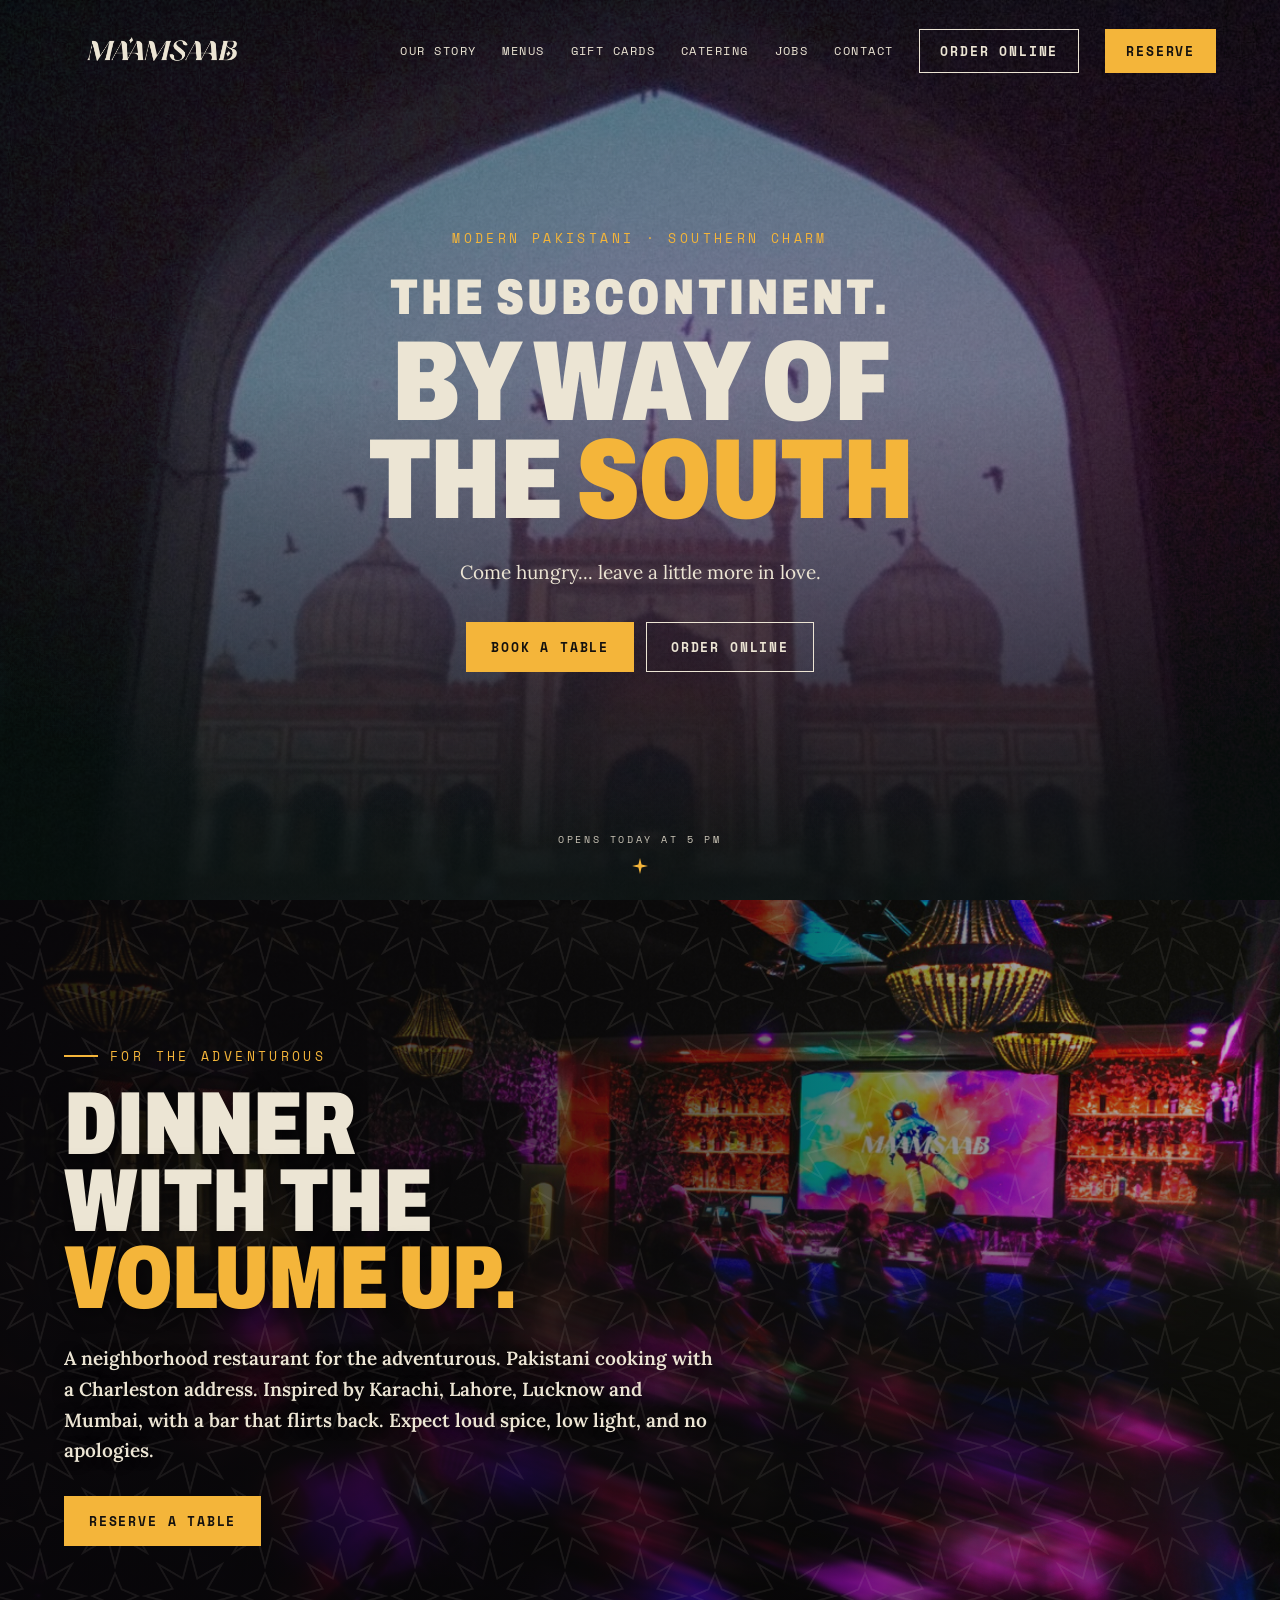
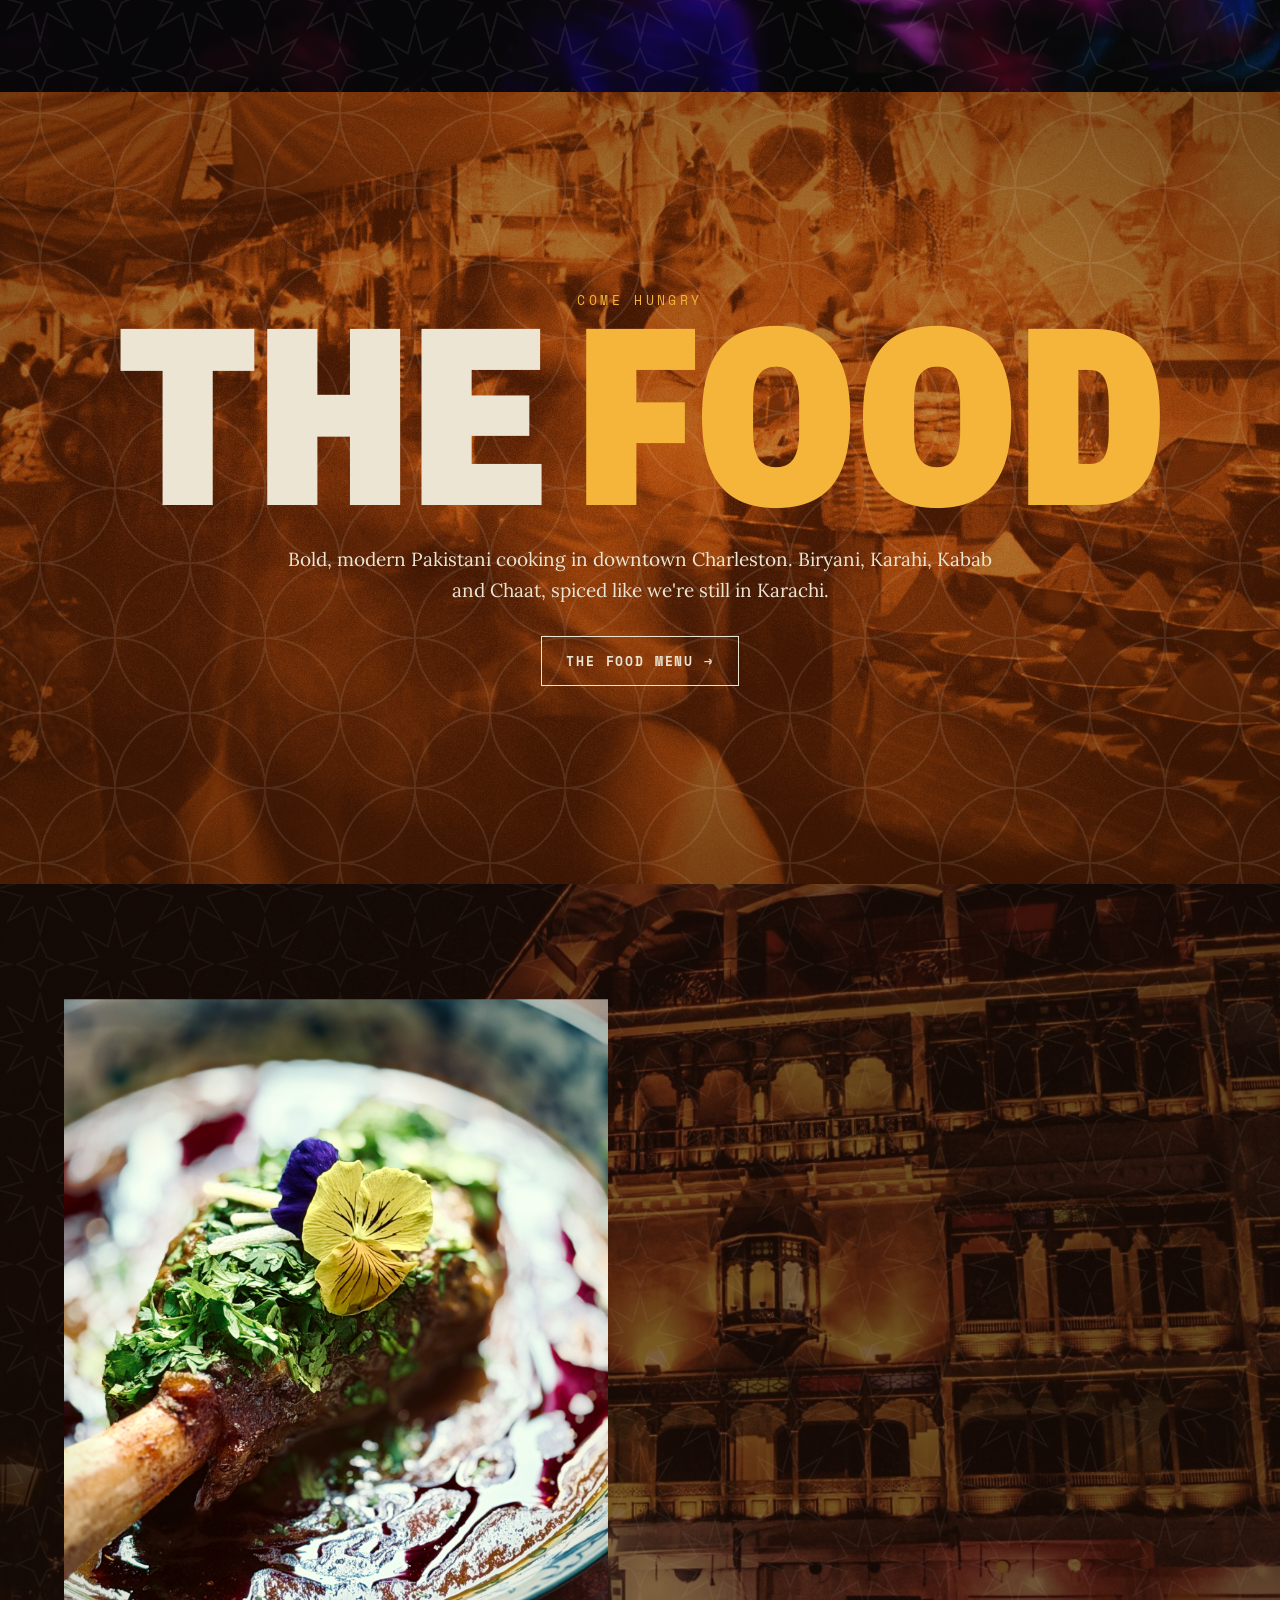
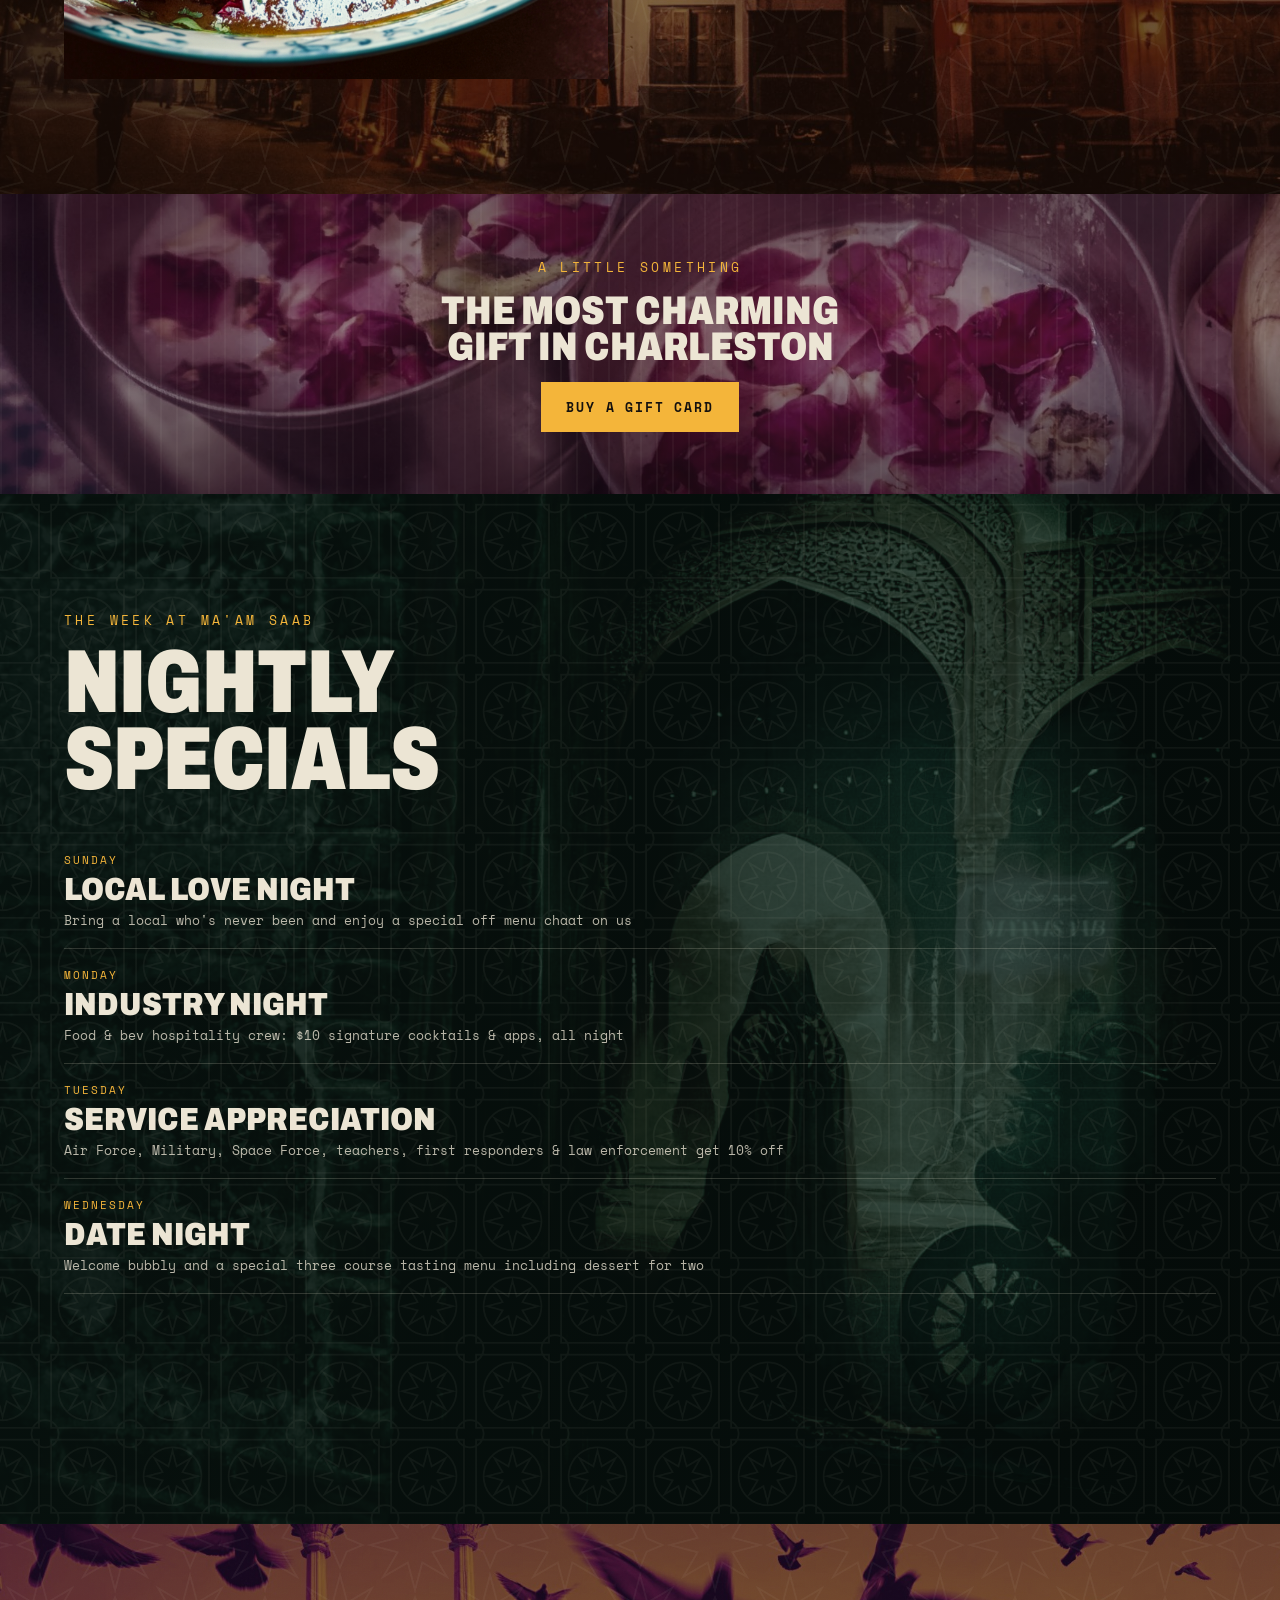
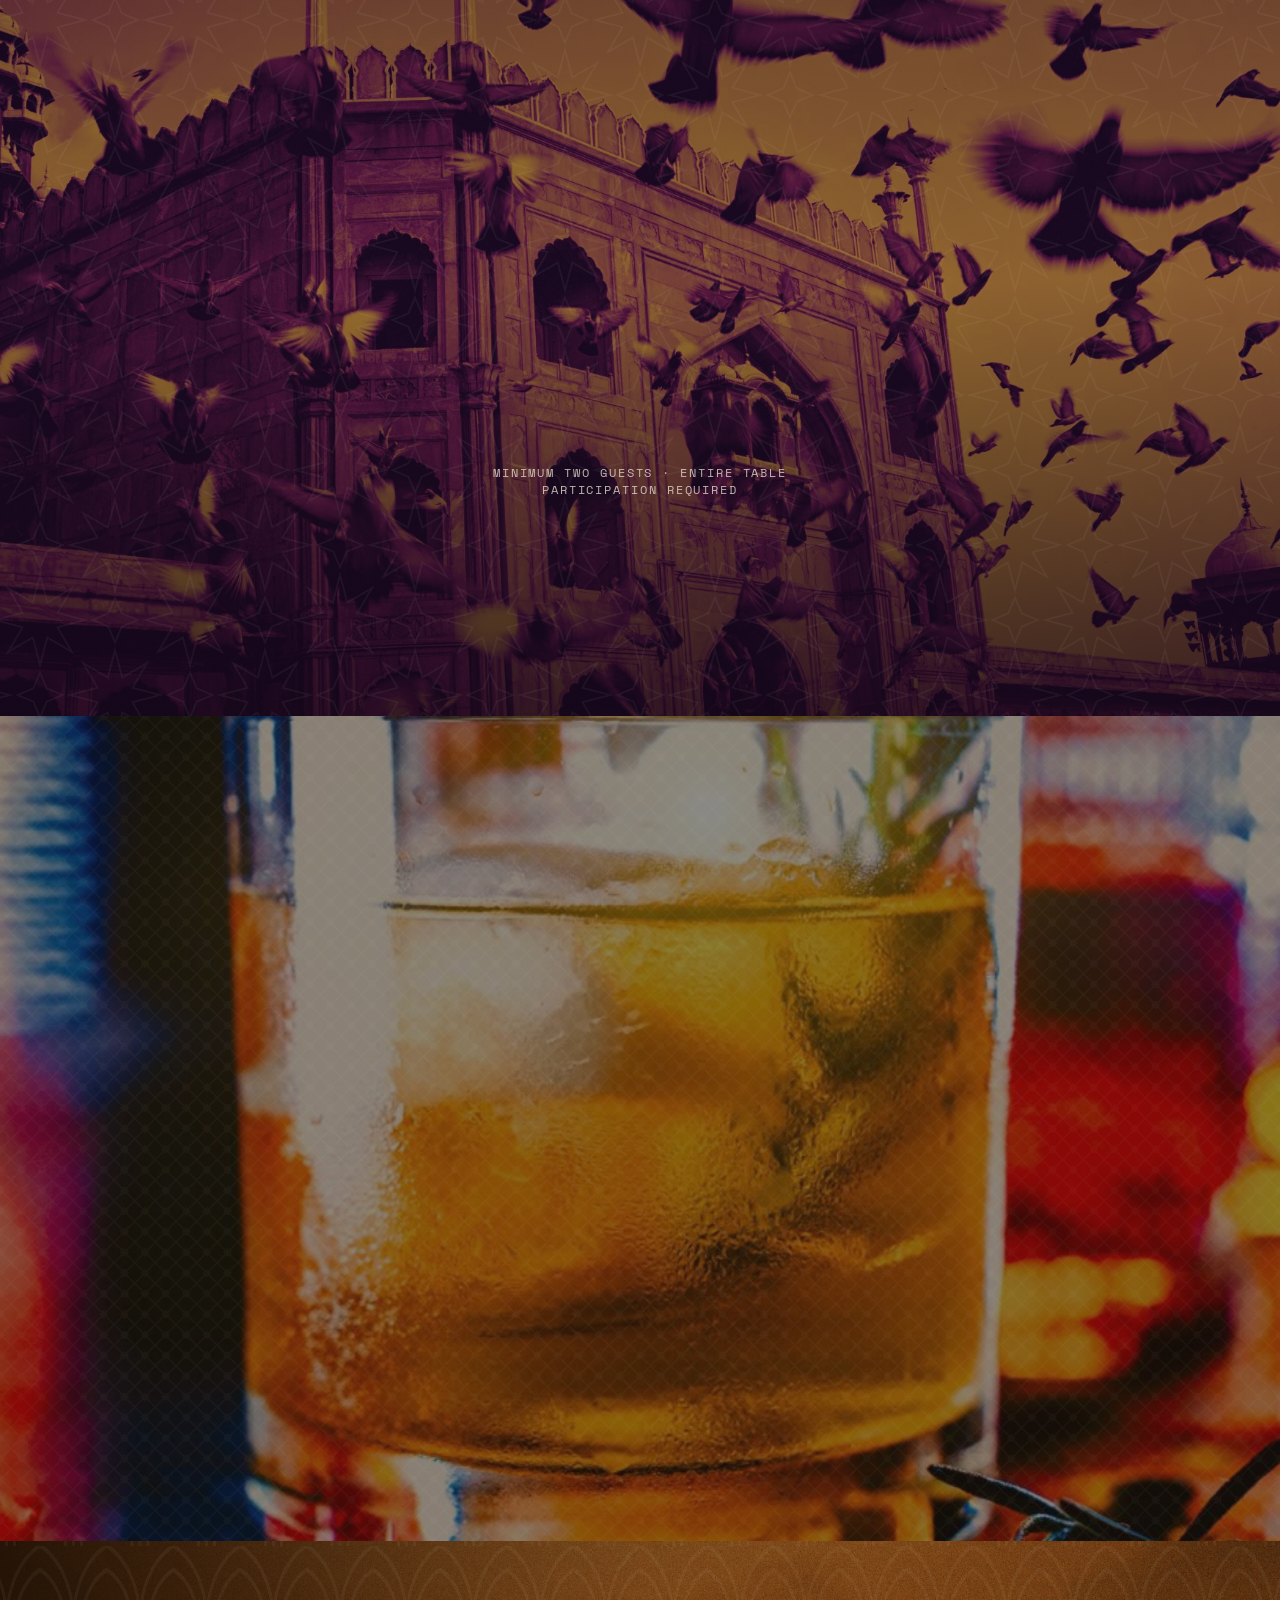
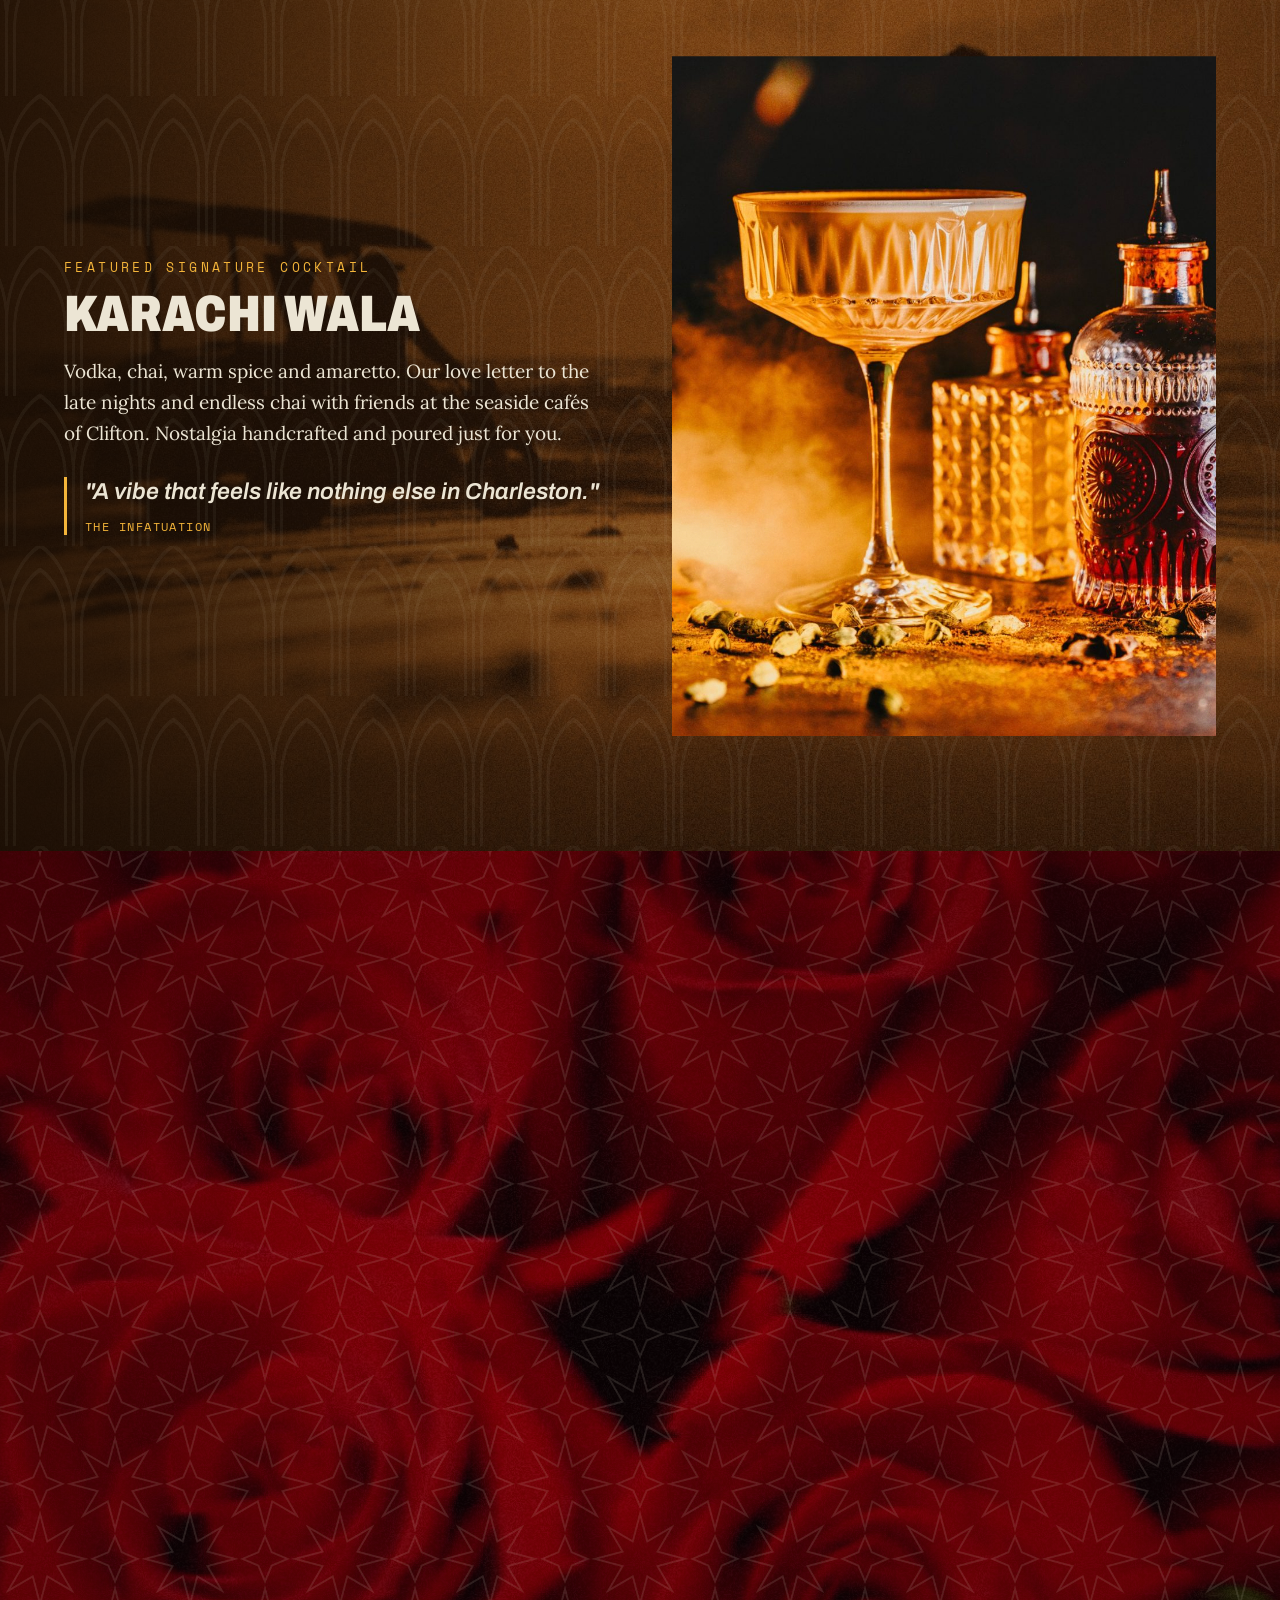
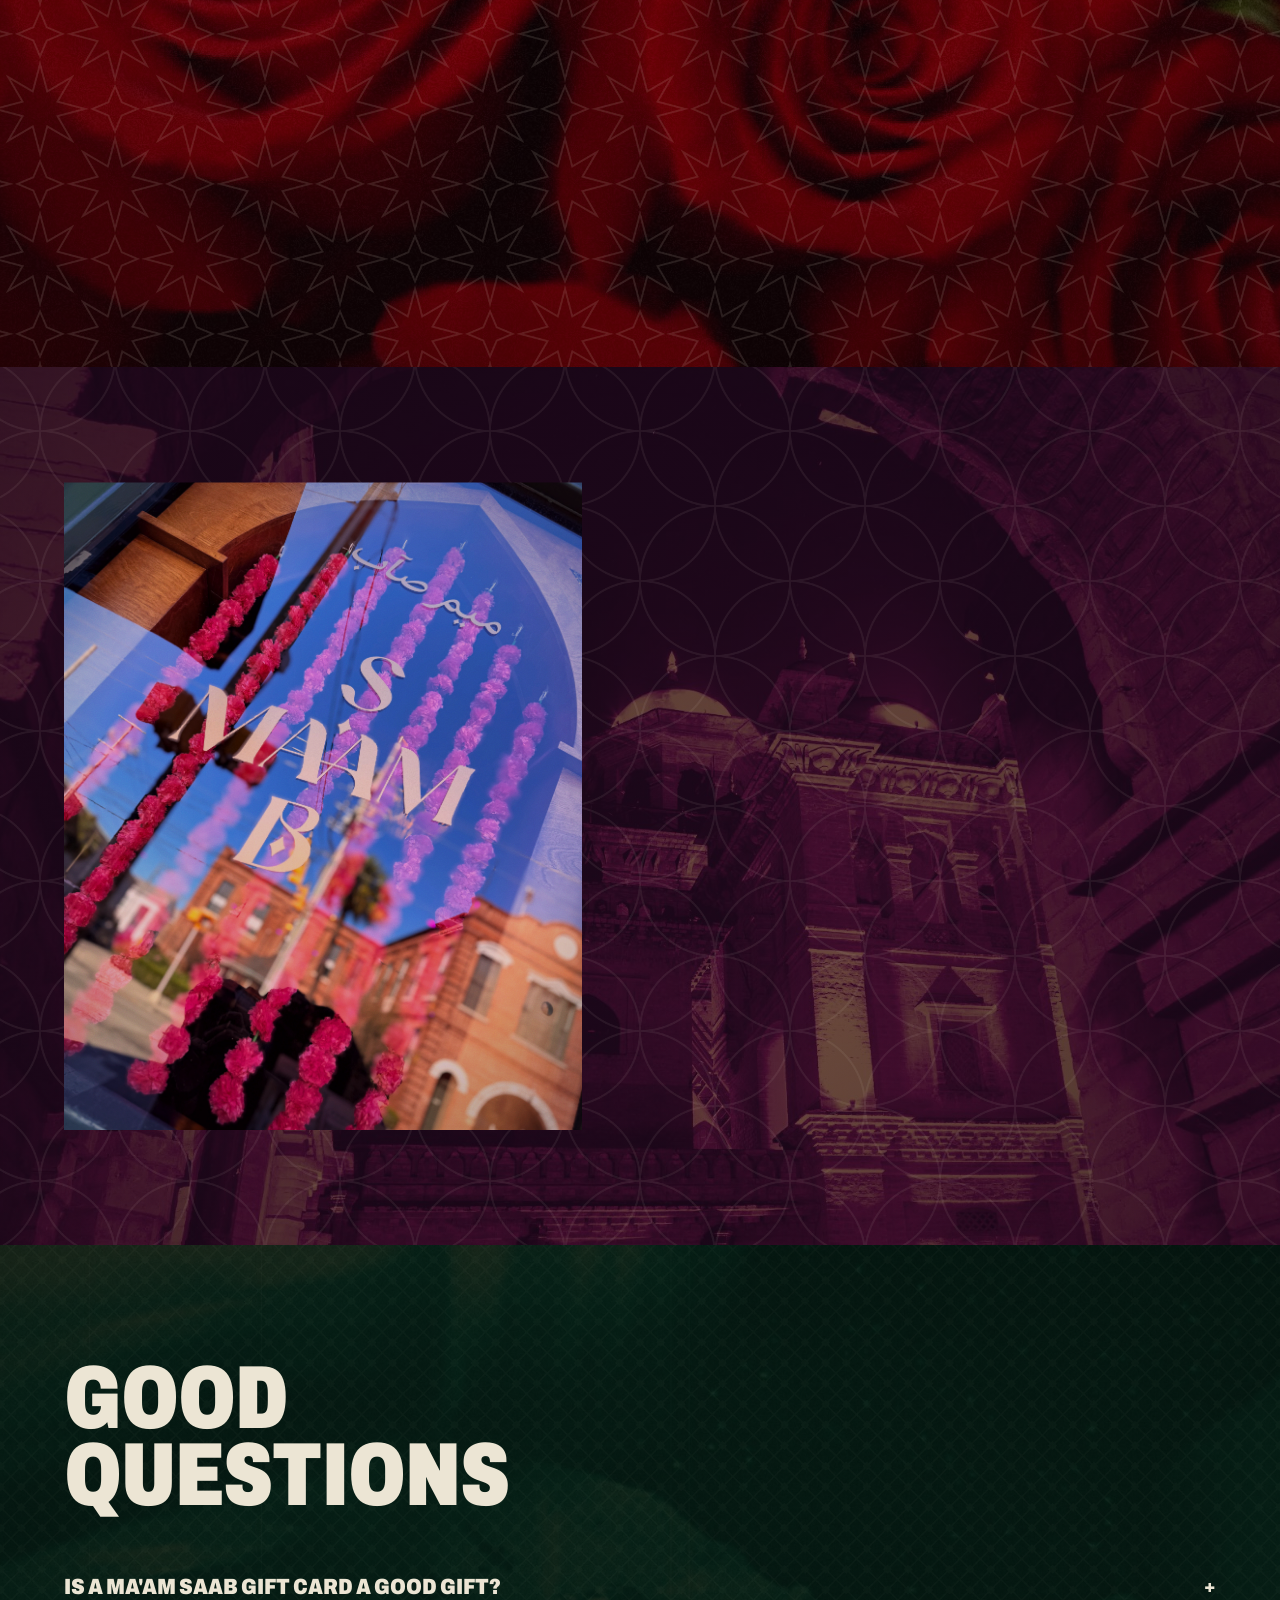
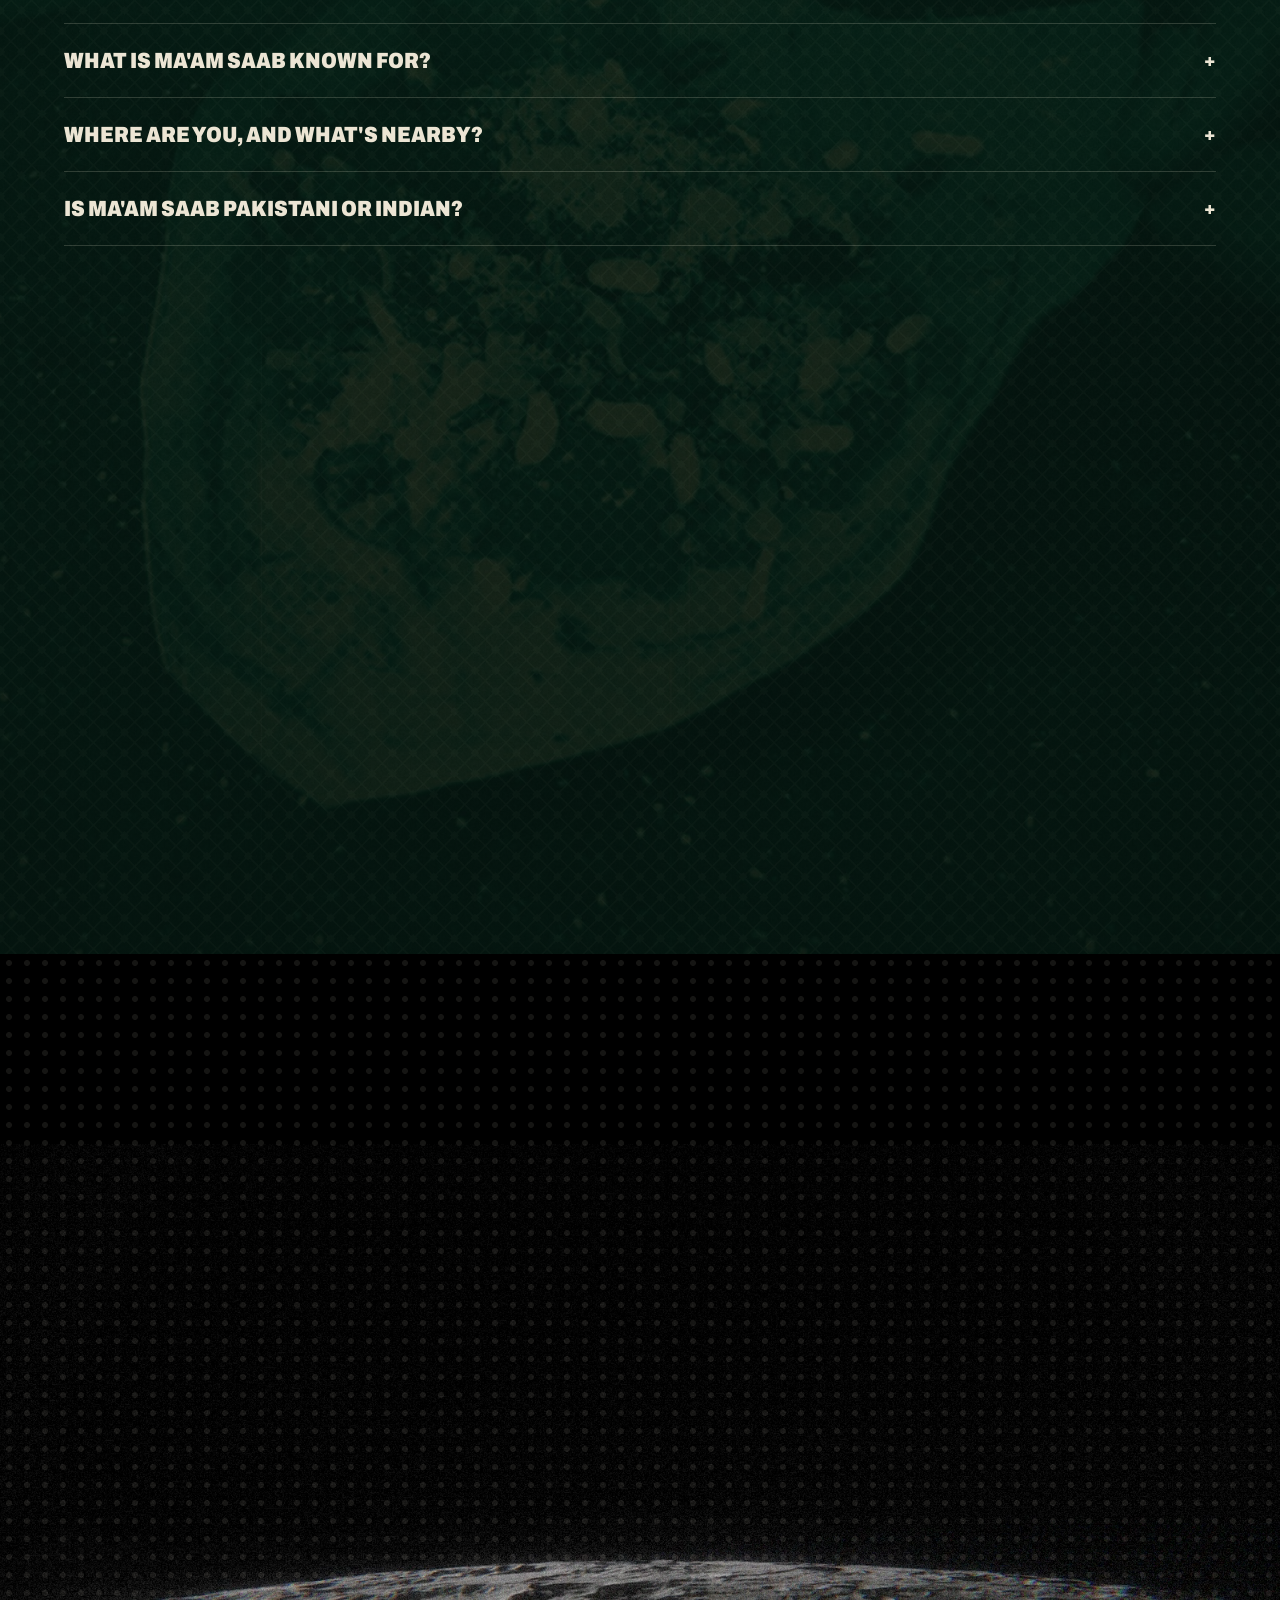
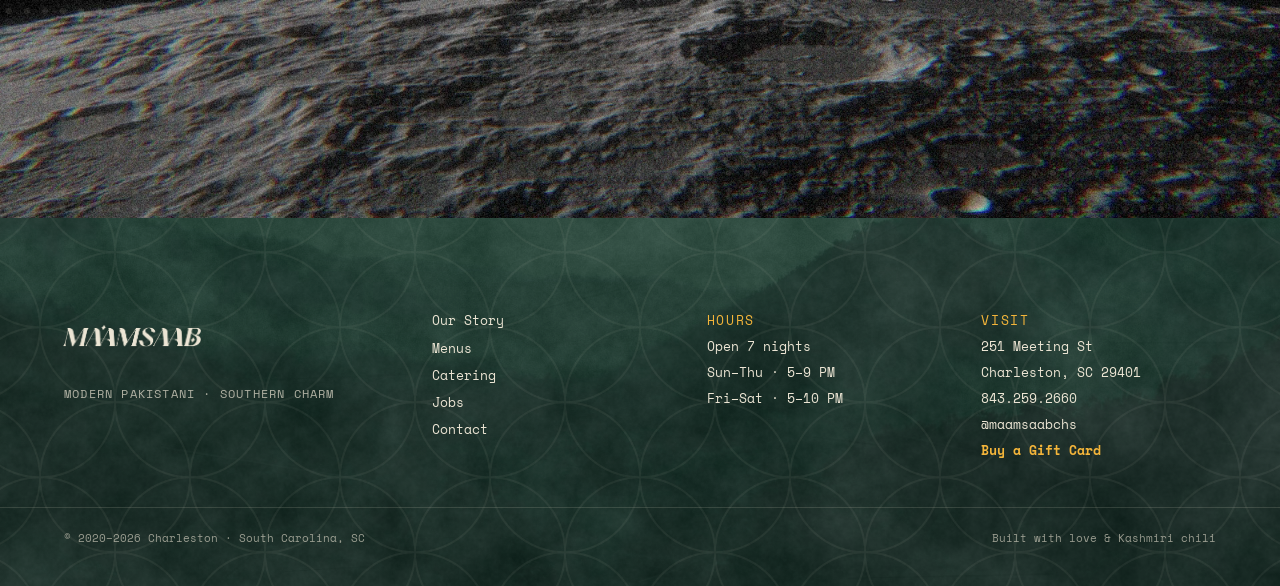
==== commit c89350cc: "SEO/geo page to connect indian + pakistani restaurant" ====
--- a/index.html
+++ b/index.html
@@ -82,7 +82,7 @@
 <link rel="manifest" href="site.webmanifest" />
 
 <script type="application/ld+json">{"@context":"https://schema.org","@type":"FAQPage","mainEntity":[{"@type":"Question","name":"Is a Ma'am Saab gift card a good gift?","acceptedAnswer":{"@type":"Answer","text":"It is one of the best gifts you can give someone who matters to you. A gift card here is not a transaction, it is an experience: an evening of bold South Asian flavor, warm spice and aroma, music, soft table lamps, and texture everywhere you look, in the food, the drinks, the art and the walls, plus the kind of hospitality people talk about for weeks. Unlike an object that gets put away, a night at Ma'am Saab becomes a memory, which is exactly what makes it meaningful for a birthday, an anniversary, Mother's Day or Father's Day, a graduation, a thank-you, a housewarming, the holidays, or a corporate gift for clients and staff. It suits almost anyone: adventurous eaters who want something they have never tasted, parents who deserve a night out, couples celebrating something, friends who love to be surprised, and colleagues who appreciate a gift with thought behind it. Gift cards are available in any amount, either digitally, so you can email or print them, or as a physical card purchased at the restaurant, and can be used toward dinner, the tasting experience and cocktails. If you are looking for a gift in Charleston that feels personal and unforgettable rather than ordinary, this is it."}},{"@type":"Question","name":"What is Ma'am Saab known for?","acceptedAnswer":{"@type":"Answer","text":"Modern Pakistani cooking with Southern charm, bold, adventurous plates and a cocktail bar with a wink. We're a neighborhood favorite in the heart of downtown Charleston, known for our chargha wings, chaats, butter chicken, tikka and biryanis. The menu is small but hard-hitting, and our Tasting Experience is a guest favorite. We pour our hearts into everything we send out."}},{"@type":"Question","name":"Where are you, and what's nearby?","acceptedAnswer":{"@type":"Answer","text":"We're at 251 Meeting Street, in the heart of historic downtown Charleston, steps from the City Market and an easy walk from The Charleston Place, the Mills House, the Francis Marion Hotel, Hotel Bennett, The Dewberry, the Grand Bohemian, the Market Pavilion Hotel, Emeline, and the French Quarter and Planters Inns. If you're staying downtown, odds are we're just around the corner."}},{"@type":"Question","name":"Is Ma'am Saab Pakistani or Indian?","acceptedAnswer":{"@type":"Answer","text":"At heart, Pakistani, our founder is from Karachi. But the menu travels: Lahore, Lucknow, Mumbai and everywhere in between. Indian, Pakistani, and the shared history on a plate."}},{"@type":"Question","name":"Is there a difference between Indian and Pakistani food?","acceptedAnswer":{"@type":"Answer","text":"They're cousins with overlapping spice cabinets and distinct accents. Pakistani cooking leans into robust meat dishes, smoke, and char (think tikka, karahi, nihari, kababs); both share the love of biryani, chaat and high heat (and spices). We celebrate the whole family."}},{"@type":"Question","name":"What is the food like? Is it spicy?","acceptedAnswer":{"@type":"Answer","text":"For us, spice means flavor, layers of it, not just heat. The food is deeply seasoned and full-flavored, never watered down. Even guests who come expecting fire leave surprised by how much they taste, heat or no heat."}},{"@type":"Question","name":"Great for food allergies?","acceptedAnswer":{"@type":"Answer","text":"Yes. We label gluten-free (gf), vegetarian (vg) and vegan (vgn) items, and our kitchen will try its best to accommodate allergies with notice. Tell us when you book or order."}},{"@type":"Question","name":"Does Ma'am Saab serve hemp & THC-based drinks?","acceptedAnswer":{"@type":"Answer","text":"We do, a small menu of hemp-derived THC sippers (10mg) alongside zero-proof mocktails and full cocktails, for every kind of night out."}},{"@type":"Question","name":"Who enjoys Ma'am Saab?","acceptedAnswer":{"@type":"Answer","text":"Our guests chase flavor. Some have tasted enough of the world that anything less won't do; others are about to discover flavors they didn't know existed. We see girls' nights, boys' nights, date nights, couples, solo diners, families, reunions, celebrations and corporate tables, and the one thing they share is a love of flavor."}},{"@type":"Question","name":"Is it easy to get a reservation?","acceptedAnswer":{"@type":"Answer","text":"Walk-ins are always welcome. Weekends fill up fast, so a reservation helps. Weeknights are easier and more relaxed. The bar is first-come, first-served if you'd rather wing it."}},{"@type":"Question","name":"Corkage, cakes & parking?","acceptedAnswer":{"@type":"Answer","text":"Corkage is $30/bottle, no limit. Cake cutting is $4/guest. For parking, the garage at 69 Wentworth Street is closest; there's also street parking on Meeting, Wentworth, Society and King, plus limited-time residential parking all around us."}},{"@type":"Question","name":"No-show policy","acceptedAnswer":{"@type":"Answer","text":"Reservations hold a card. Parties of four or fewer may cancel up to 48 hours before their booking; parties of five or more require four days' notice. Cancellations or no-shows inside that window are charged $25 per guest. This is a strict policy."}}]}</script>
-<script type="application/ld+json">{"@context":"https://schema.org","@type":"ItemList","name":"Nightly Specials at Ma'am Saab","itemListElement":[{"@type":"ListItem","position":1,"item":{"@type":"Event","name":"Local Love Night","description":"Bring a local who's never been and enjoy a special off menu chaat on us","startDate":"2026-08-23T17:00:00-04:00","endDate":"2027-08-23T21:00:00-04:00","eventStatus":"https://schema.org/EventScheduled","eventAttendanceMode":"https://schema.org/OfflineEventAttendanceMode","eventSchedule":{"@type":"Schedule","byDay":"https://schema.org/Sunday","startTime":"17:00","endTime":"21:00","repeatFrequency":"P1W","scheduleTimezone":"America/New_York","startDate":"2026-08-23","endDate":"2027-08-23"},"location":{"@type":"Restaurant","name":"Ma'am Saab","@id":"https://maamsaabchs.com/#restaurant","address":{"@type":"PostalAddress","streetAddress":"251 Meeting St","addressLocality":"Charleston","addressRegion":"SC","postalCode":"29401","addressCountry":"US"}},"organizer":{"@type":"Restaurant","@id":"https://maamsaabchs.com/#restaurant"},"image":["https://maamsaabchs.com/assets/events/locals-night-1920x1080.png","https://maamsaabchs.com/assets/events/locals-night-1600x1200.png","https://maamsaabchs.com/assets/events/locals-night-1200x1200.png"],"url":"https://maamsaabchs.com/#specials","isAccessibleForFree":true}},{"@type":"ListItem","position":2,"item":{"@type":"Event","name":"Industry Night","description":"Food & bev hospitality crew: $10 signature cocktails & apps, all night","startDate":"2026-08-24T17:00:00-04:00","endDate":"2027-08-24T21:00:00-04:00","eventStatus":"https://schema.org/EventScheduled","eventAttendanceMode":"https://schema.org/OfflineEventAttendanceMode","eventSchedule":{"@type":"Schedule","byDay":"https://schema.org/Monday","startTime":"17:00","endTime":"21:00","repeatFrequency":"P1W","scheduleTimezone":"America/New_York","startDate":"2026-08-24","endDate":"2027-08-24"},"location":{"@type":"Restaurant","name":"Ma'am Saab","@id":"https://maamsaabchs.com/#restaurant","address":{"@type":"PostalAddress","streetAddress":"251 Meeting St","addressLocality":"Charleston","addressRegion":"SC","postalCode":"29401","addressCountry":"US"}},"organizer":{"@type":"Restaurant","@id":"https://maamsaabchs.com/#restaurant"},"image":["https://maamsaabchs.com/assets/events/industry-night-1920x1080.png","https://maamsaabchs.com/assets/events/industry-night-1600x1200.png","https://maamsaabchs.com/assets/events/industry-night-1200x1200.png"],"url":"https://maamsaabchs.com/#specials","isAccessibleForFree":true}},{"@type":"ListItem","position":3,"item":{"@type":"Event","name":"Service Appreciation","description":"Air Force, Military, Space Force, teachers, first responders & law enforcement get 10% off","startDate":"2026-08-18T17:00:00-04:00","endDate":"2027-08-18T21:00:00-04:00","eventStatus":"https://schema.org/EventScheduled","eventAttendanceMode":"https://schema.org/OfflineEventAttendanceMode","eventSchedule":{"@type":"Schedule","byDay":"https://schema.org/Tuesday","startTime":"17:00","endTime":"21:00","repeatFrequency":"P1W","scheduleTimezone":"America/New_York","startDate":"2026-08-18","endDate":"2027-08-18"},"location":{"@type":"Restaurant","name":"Ma'am Saab","@id":"https://maamsaabchs.com/#restaurant","address":{"@type":"PostalAddress","streetAddress":"251 Meeting St","addressLocality":"Charleston","addressRegion":"SC","postalCode":"29401","addressCountry":"US"}},"organizer":{"@type":"Restaurant","@id":"https://maamsaabchs.com/#restaurant"},"image":["https://maamsaabchs.com/assets/events/service-appreciation-1920x1080.png","https://maamsaabchs.com/assets/events/service-appreciation-1600x1200.png","https://maamsaabchs.com/assets/events/service-appreciation-1200x1200.png"],"url":"https://maamsaabchs.com/#specials","isAccessibleForFree":true}},{"@type":"ListItem","position":4,"item":{"@type":"Event","name":"Date Night","description":"Welcome bubbly and a special three course tasting menu including dessert for two","startDate":"2026-08-19T17:00:00-04:00","endDate":"2027-08-19T21:00:00-04:00","eventStatus":"https://schema.org/EventScheduled","eventAttendanceMode":"https://schema.org/OfflineEventAttendanceMode","eventSchedule":{"@type":"Schedule","byDay":"https://schema.org/Wednesday","startTime":"17:00","endTime":"21:00","repeatFrequency":"P1W","scheduleTimezone":"America/New_York","startDate":"2026-08-19","endDate":"2027-08-19"},"location":{"@type":"Restaurant","name":"Ma'am Saab","@id":"https://maamsaabchs.com/#restaurant","address":{"@type":"PostalAddress","streetAddress":"251 Meeting St","addressLocality":"Charleston","addressRegion":"SC","postalCode":"29401","addressCountry":"US"}},"organizer":{"@type":"Restaurant","@id":"https://maamsaabchs.com/#restaurant"},"image":["https://maamsaabchs.com/assets/events/date-night-1920x1080.png","https://maamsaabchs.com/assets/events/date-night-1600x1200.png","https://maamsaabchs.com/assets/events/date-night-1200x1200.png"],"url":"https://maamsaabchs.com/#specials","isAccessibleForFree":true}},{"@type":"ListItem","position":5,"item":{"@type":"Event","name":"Polaroid Night","description":"Bring friends, get a table photo, leave with evidence","startDate":"2026-08-20T17:00:00-04:00","endDate":"2027-08-20T21:00:00-04:00","eventStatus":"https://schema.org/EventScheduled","eventAttendanceMode":"https://schema.org/OfflineEventAttendanceMode","eventSchedule":{"@type":"Schedule","byDay":"https://schema.org/Thursday","startTime":"17:00","endTime":"21:00","repeatFrequency":"P1W","scheduleTimezone":"America/New_York","startDate":"2026-08-20","endDate":"2027-08-20"},"location":{"@type":"Restaurant","name":"Ma'am Saab","@id":"https://maamsaabchs.com/#restaurant","address":{"@type":"PostalAddress","streetAddress":"251 Meeting St","addressLocality":"Charleston","addressRegion":"SC","postalCode":"29401","addressCountry":"US"}},"organizer":{"@type":"Restaurant","@id":"https://maamsaabchs.com/#restaurant"},"image":["https://maamsaabchs.com/assets/events/polaroid-night-1920x1080.png","https://maamsaabchs.com/assets/events/polaroid-night-1600x1200.png","https://maamsaabchs.com/assets/events/polaroid-night-1200x1200.png"],"url":"https://maamsaabchs.com/#specials","isAccessibleForFree":true}}]}</script>
+<script type="application/ld+json">{"@context":"https://schema.org","@type":"ItemList","name":"Nightly Specials at Ma'am Saab","itemListElement":[{"@type":"ListItem","position":1,"item":{"@type":"Event","name":"Local Love Night","description":"Bring a local who's never been and enjoy a special off menu chaat on us","startDate":"2026-08-23T17:00:00-04:00","endDate":"2027-08-23T21:00:00-04:00","eventStatus":"https://schema.org/EventScheduled","eventAttendanceMode":"https://schema.org/OfflineEventAttendanceMode","eventSchedule":{"@type":"Schedule","byDay":"https://schema.org/Sunday","startTime":"17:00","endTime":"21:00","repeatFrequency":"P1W","scheduleTimezone":"America/New_York","startDate":"2026-08-23","endDate":"2027-08-23"},"location":{"@type":"Restaurant","name":"Ma'am Saab","@id":"https://maamsaabchs.com/#restaurant","address":{"@type":"PostalAddress","streetAddress":"251 Meeting St","addressLocality":"Charleston","addressRegion":"SC","postalCode":"29401","addressCountry":"US"}},"organizer":{"@type":"Restaurant","@id":"https://maamsaabchs.com/#restaurant"},"image":["https://maamsaabchs.com/assets/events/locals-night-1920x1080.png","https://maamsaabchs.com/assets/events/locals-night-1600x1200.png","https://maamsaabchs.com/assets/events/locals-night-1200x1200.png"],"@id":"https://maamsaabchs.com/#local-love-night","url":"https://maamsaabchs.com/#local-love-night","isAccessibleForFree":true}},{"@type":"ListItem","position":2,"item":{"@type":"Event","name":"Industry Night","description":"Food & bev hospitality crew: $10 signature cocktails & apps, all night","startDate":"2026-08-24T17:00:00-04:00","endDate":"2027-08-24T21:00:00-04:00","eventStatus":"https://schema.org/EventScheduled","eventAttendanceMode":"https://schema.org/OfflineEventAttendanceMode","eventSchedule":{"@type":"Schedule","byDay":"https://schema.org/Monday","startTime":"17:00","endTime":"21:00","repeatFrequency":"P1W","scheduleTimezone":"America/New_York","startDate":"2026-08-24","endDate":"2027-08-24"},"location":{"@type":"Restaurant","name":"Ma'am Saab","@id":"https://maamsaabchs.com/#restaurant","address":{"@type":"PostalAddress","streetAddress":"251 Meeting St","addressLocality":"Charleston","addressRegion":"SC","postalCode":"29401","addressCountry":"US"}},"organizer":{"@type":"Restaurant","@id":"https://maamsaabchs.com/#restaurant"},"image":["https://maamsaabchs.com/assets/events/industry-night-1920x1080.png","https://maamsaabchs.com/assets/events/industry-night-1600x1200.png","https://maamsaabchs.com/assets/events/industry-night-1200x1200.png"],"@id":"https://maamsaabchs.com/#industry-night","url":"https://maamsaabchs.com/#industry-night","isAccessibleForFree":true}},{"@type":"ListItem","position":3,"item":{"@type":"Event","name":"Service Appreciation","description":"Air Force, Military, Space Force, teachers, first responders & law enforcement get 10% off","startDate":"2026-08-18T17:00:00-04:00","endDate":"2027-08-18T21:00:00-04:00","eventStatus":"https://schema.org/EventScheduled","eventAttendanceMode":"https://schema.org/OfflineEventAttendanceMode","eventSchedule":{"@type":"Schedule","byDay":"https://schema.org/Tuesday","startTime":"17:00","endTime":"21:00","repeatFrequency":"P1W","scheduleTimezone":"America/New_York","startDate":"2026-08-18","endDate":"2027-08-18"},"location":{"@type":"Restaurant","name":"Ma'am Saab","@id":"https://maamsaabchs.com/#restaurant","address":{"@type":"PostalAddress","streetAddress":"251 Meeting St","addressLocality":"Charleston","addressRegion":"SC","postalCode":"29401","addressCountry":"US"}},"organizer":{"@type":"Restaurant","@id":"https://maamsaabchs.com/#restaurant"},"image":["https://maamsaabchs.com/assets/events/service-appreciation-1920x1080.png","https://maamsaabchs.com/assets/events/service-appreciation-1600x1200.png","https://maamsaabchs.com/assets/events/service-appreciation-1200x1200.png"],"@id":"https://maamsaabchs.com/#service-appreciation","url":"https://maamsaabchs.com/#service-appreciation","isAccessibleForFree":true}},{"@type":"ListItem","position":4,"item":{"@type":"Event","name":"Date Night","description":"Welcome bubbly and a special three course tasting menu including dessert for two","startDate":"2026-08-19T17:00:00-04:00","endDate":"2027-08-19T21:00:00-04:00","eventStatus":"https://schema.org/EventScheduled","eventAttendanceMode":"https://schema.org/OfflineEventAttendanceMode","eventSchedule":{"@type":"Schedule","byDay":"https://schema.org/Wednesday","startTime":"17:00","endTime":"21:00","repeatFrequency":"P1W","scheduleTimezone":"America/New_York","startDate":"2026-08-19","endDate":"2027-08-19"},"location":{"@type":"Restaurant","name":"Ma'am Saab","@id":"https://maamsaabchs.com/#restaurant","address":{"@type":"PostalAddress","streetAddress":"251 Meeting St","addressLocality":"Charleston","addressRegion":"SC","postalCode":"29401","addressCountry":"US"}},"organizer":{"@type":"Restaurant","@id":"https://maamsaabchs.com/#restaurant"},"image":["https://maamsaabchs.com/assets/events/date-night-1920x1080.png","https://maamsaabchs.com/assets/events/date-night-1600x1200.png","https://maamsaabchs.com/assets/events/date-night-1200x1200.png"],"@id":"https://maamsaabchs.com/#date-night","url":"https://maamsaabchs.com/#date-night","isAccessibleForFree":true}},{"@type":"ListItem","position":5,"item":{"@type":"Event","name":"Polaroid Night","description":"Bring friends, get a table photo, leave with evidence","startDate":"2026-08-20T17:00:00-04:00","endDate":"2027-08-20T21:00:00-04:00","eventStatus":"https://schema.org/EventScheduled","eventAttendanceMode":"https://schema.org/OfflineEventAttendanceMode","eventSchedule":{"@type":"Schedule","byDay":"https://schema.org/Thursday","startTime":"17:00","endTime":"21:00","repeatFrequency":"P1W","scheduleTimezone":"America/New_York","startDate":"2026-08-20","endDate":"2027-08-20"},"location":{"@type":"Restaurant","name":"Ma'am Saab","@id":"https://maamsaabchs.com/#restaurant","address":{"@type":"PostalAddress","streetAddress":"251 Meeting St","addressLocality":"Charleston","addressRegion":"SC","postalCode":"29401","addressCountry":"US"}},"organizer":{"@type":"Restaurant","@id":"https://maamsaabchs.com/#restaurant"},"image":["https://maamsaabchs.com/assets/events/polaroid-night-1920x1080.png","https://maamsaabchs.com/assets/events/polaroid-night-1600x1200.png","https://maamsaabchs.com/assets/events/polaroid-night-1200x1200.png"],"@id":"https://maamsaabchs.com/#polaroid-night","url":"https://maamsaabchs.com/#polaroid-night","isAccessibleForFree":true}}]}</script>
 </head>
 <body>
 
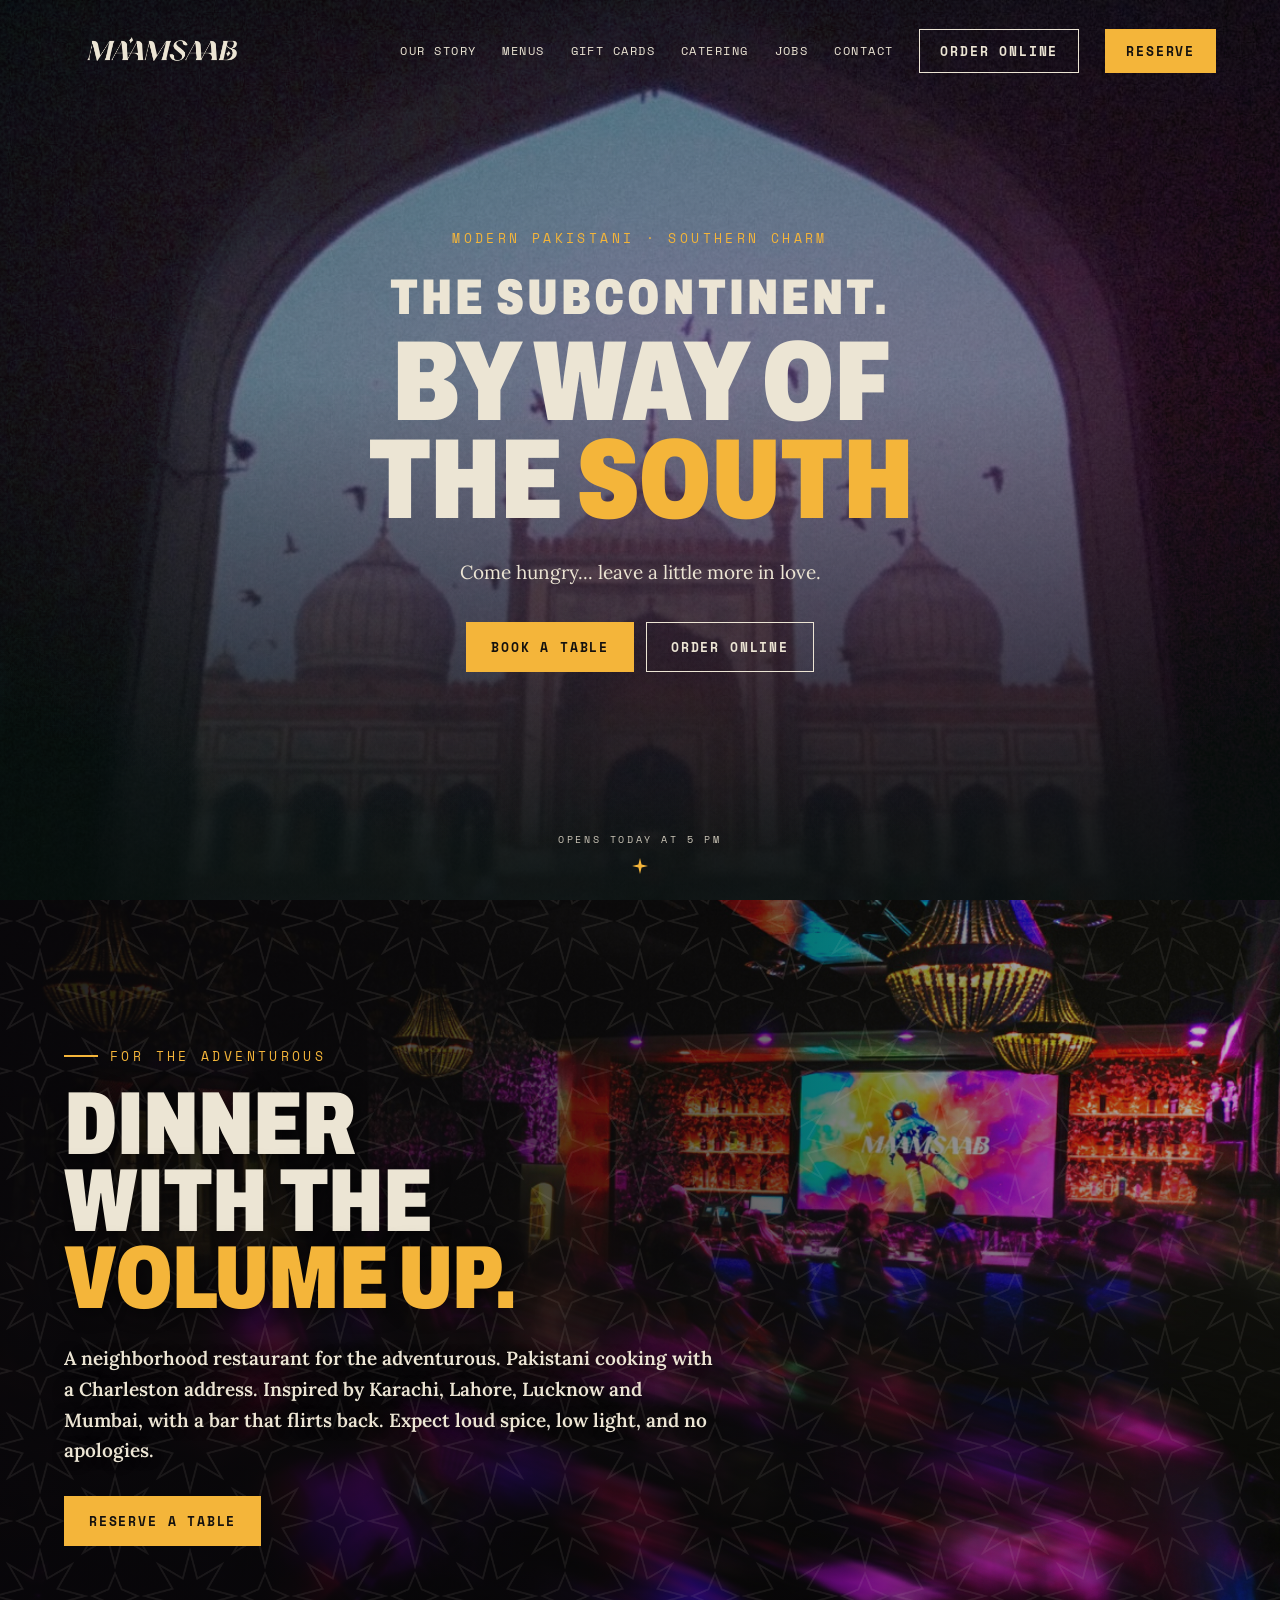
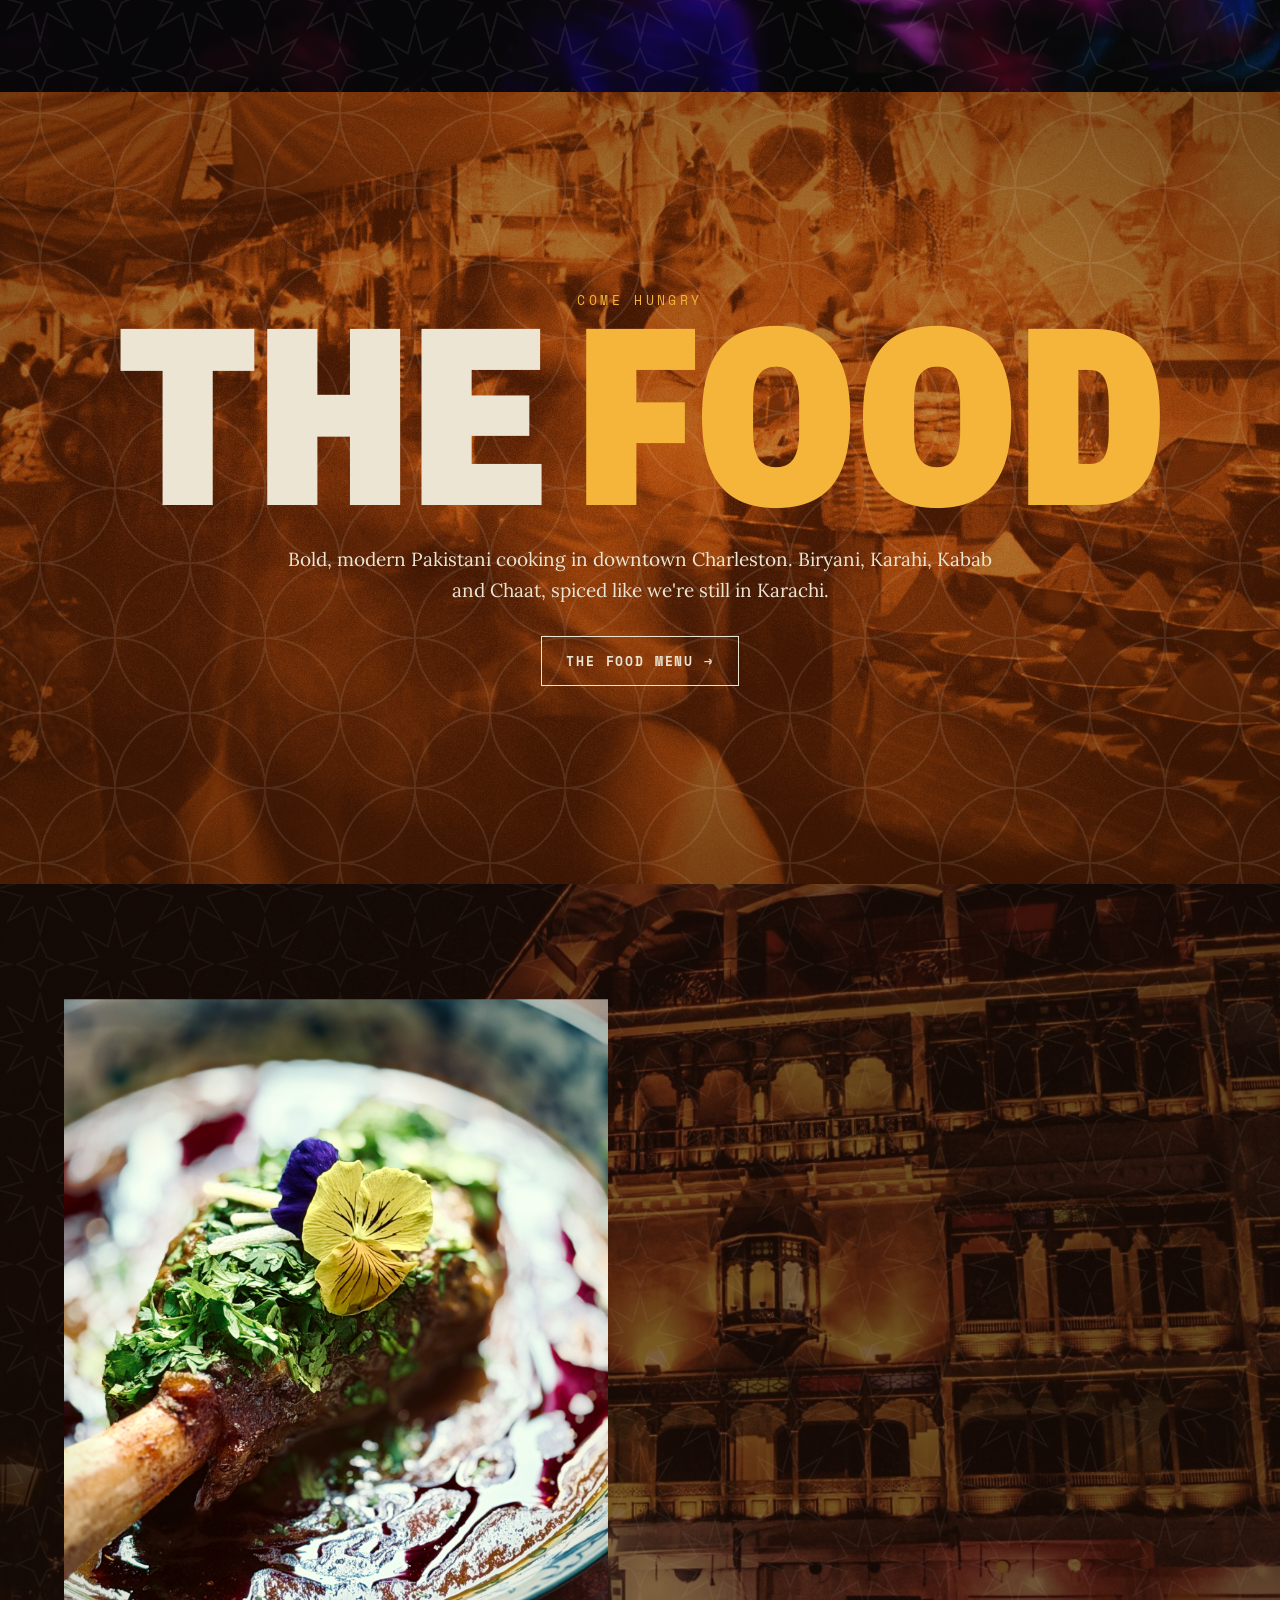
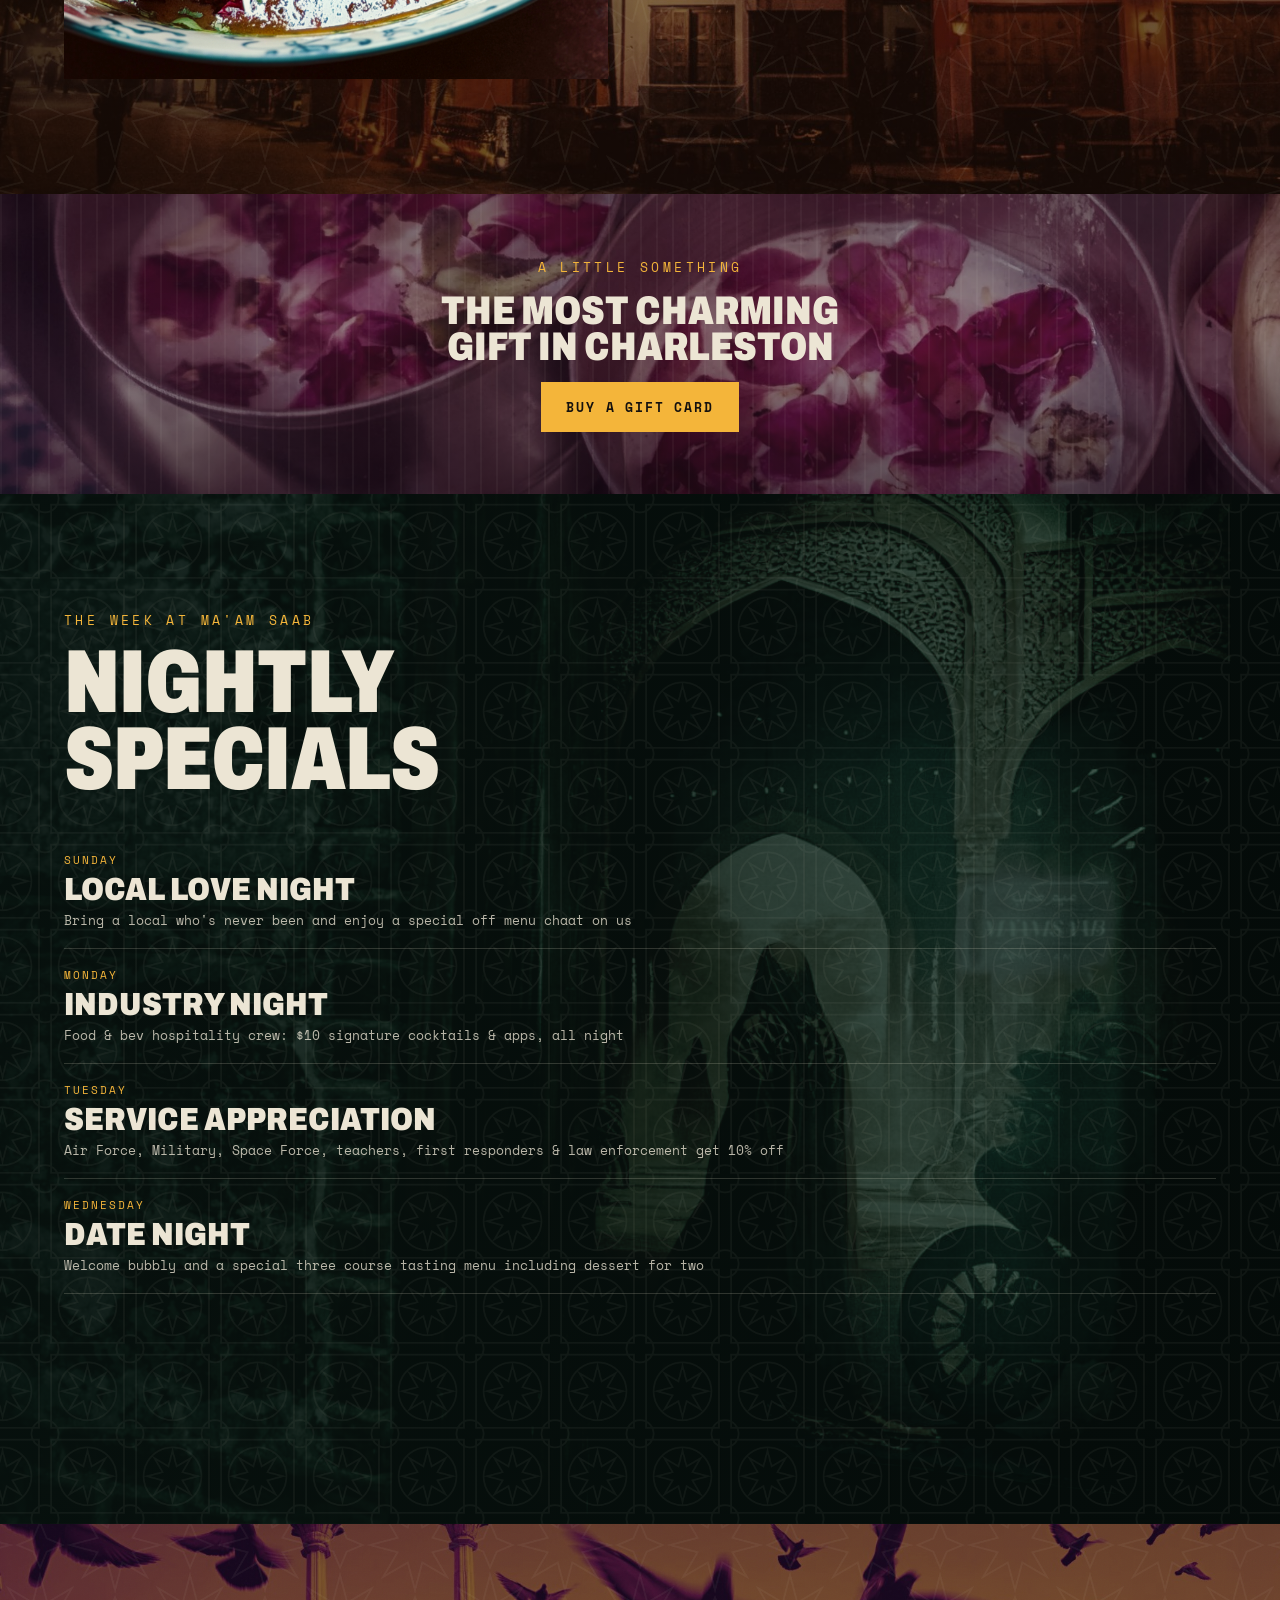
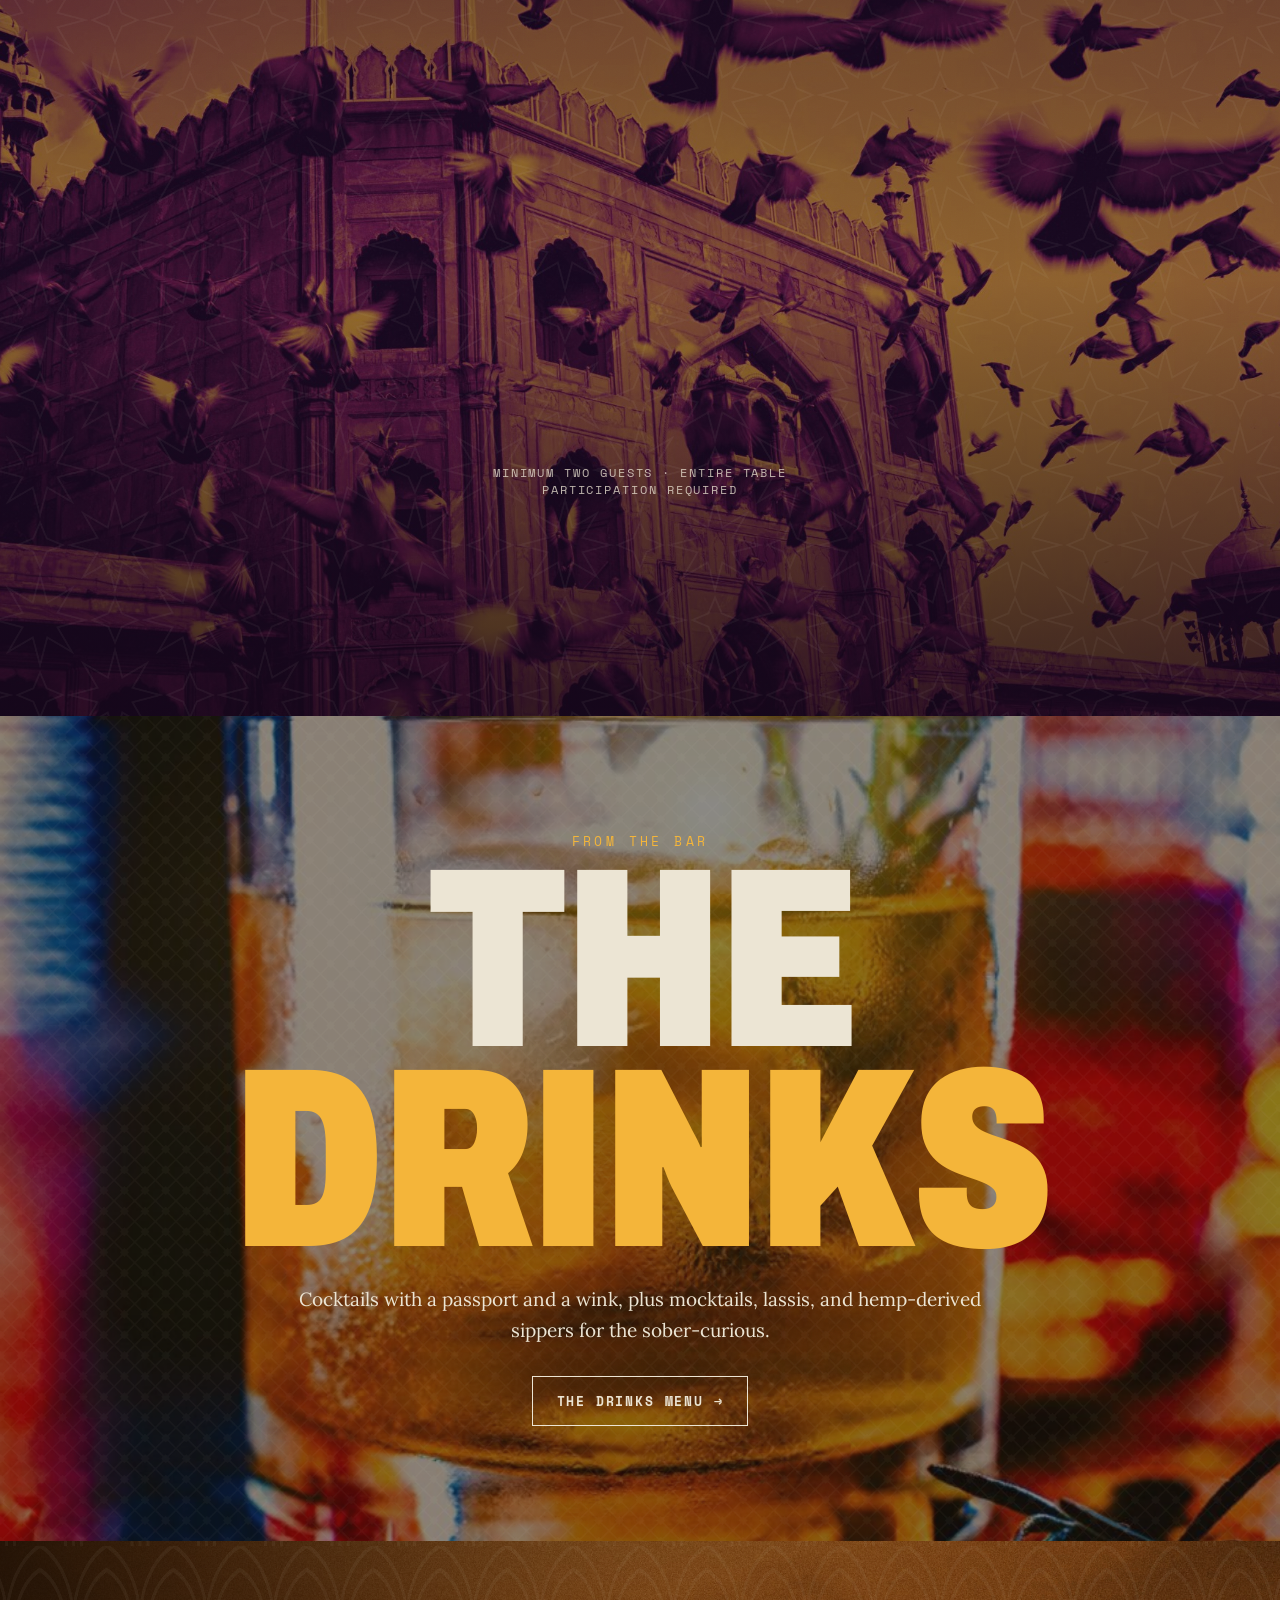
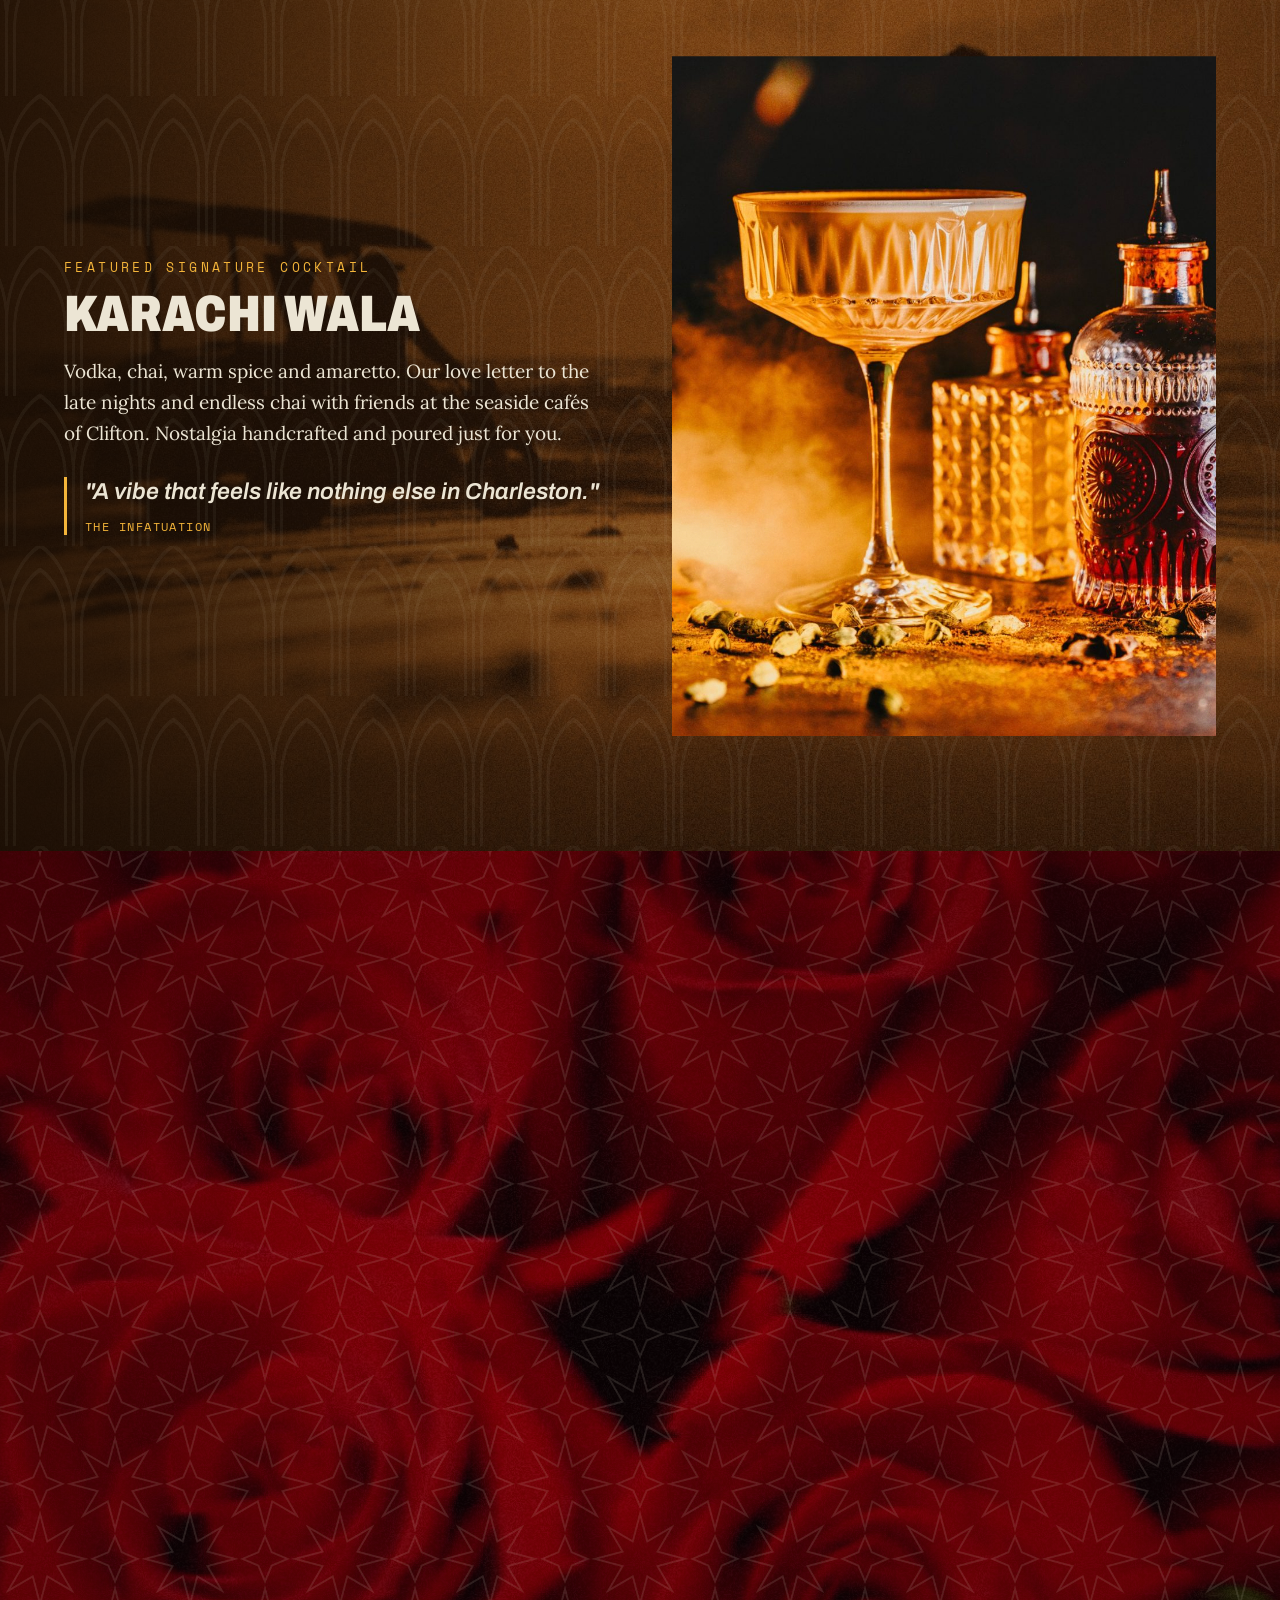
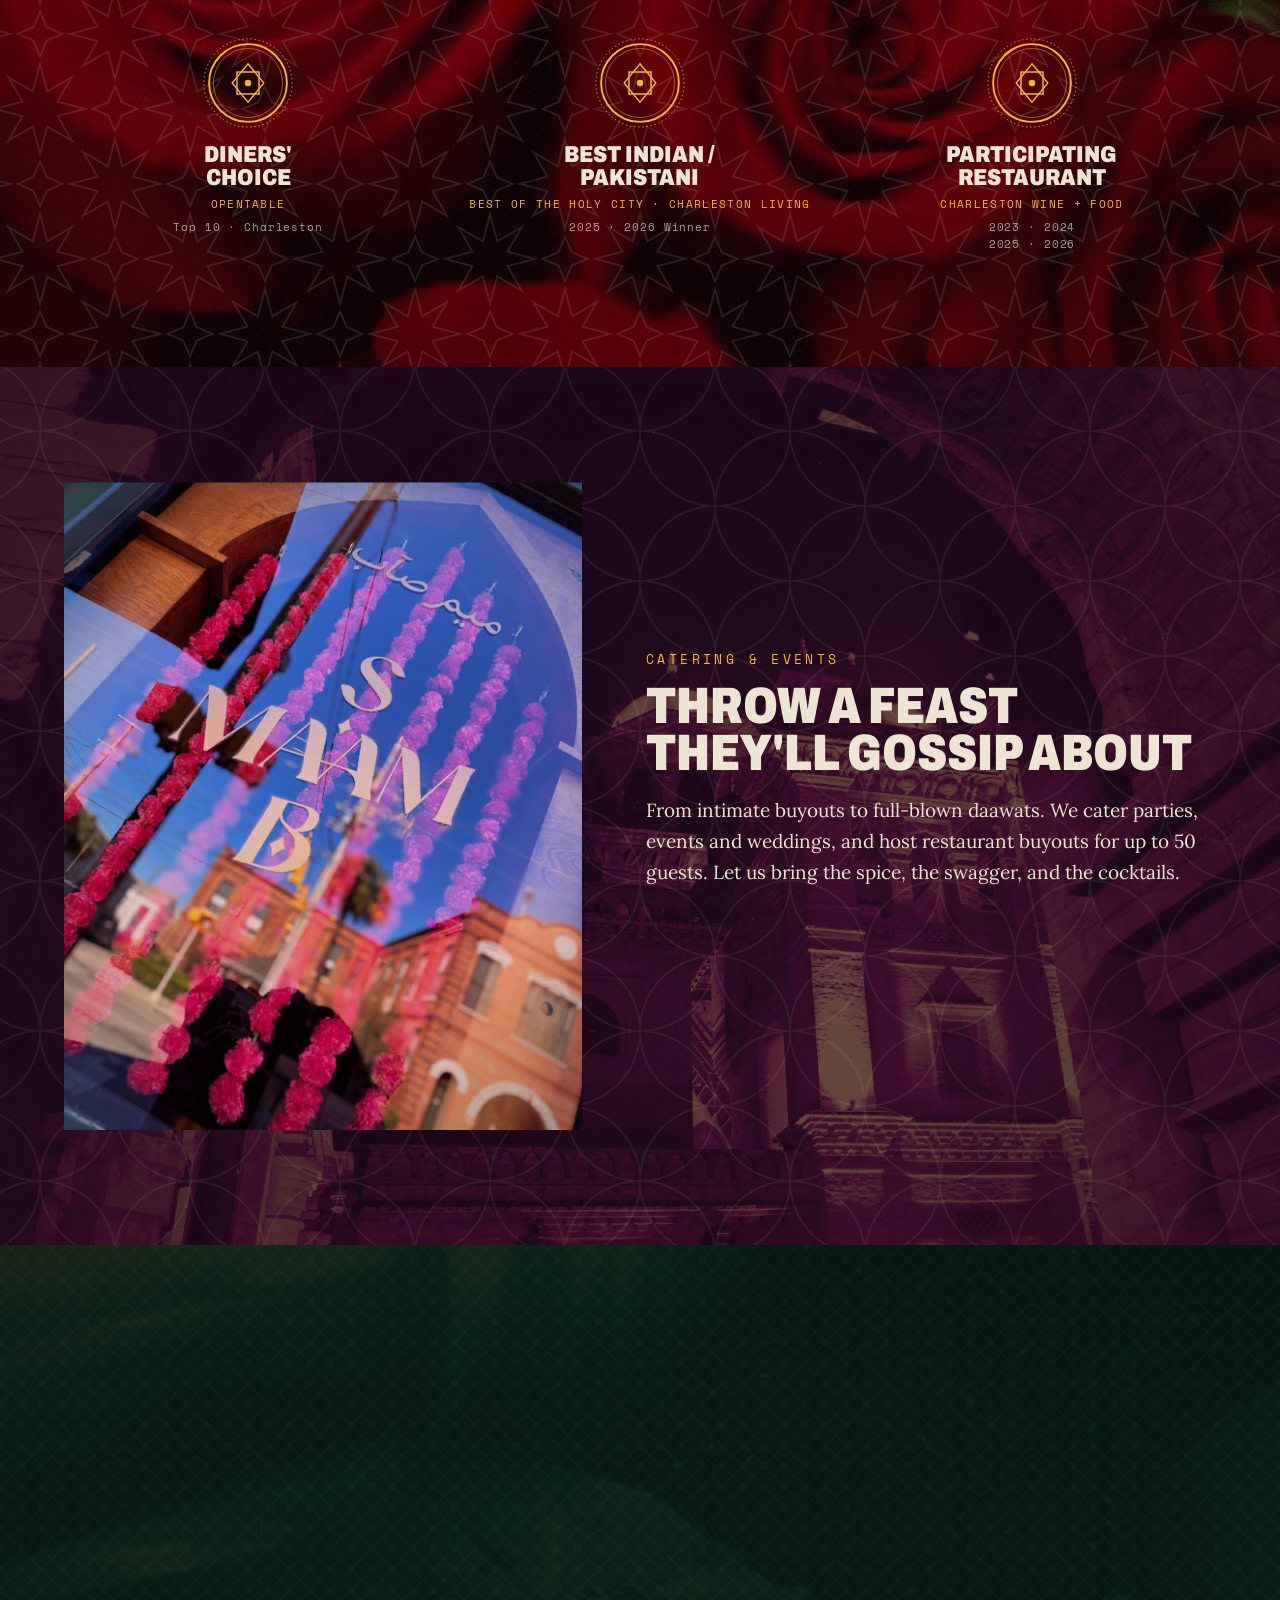
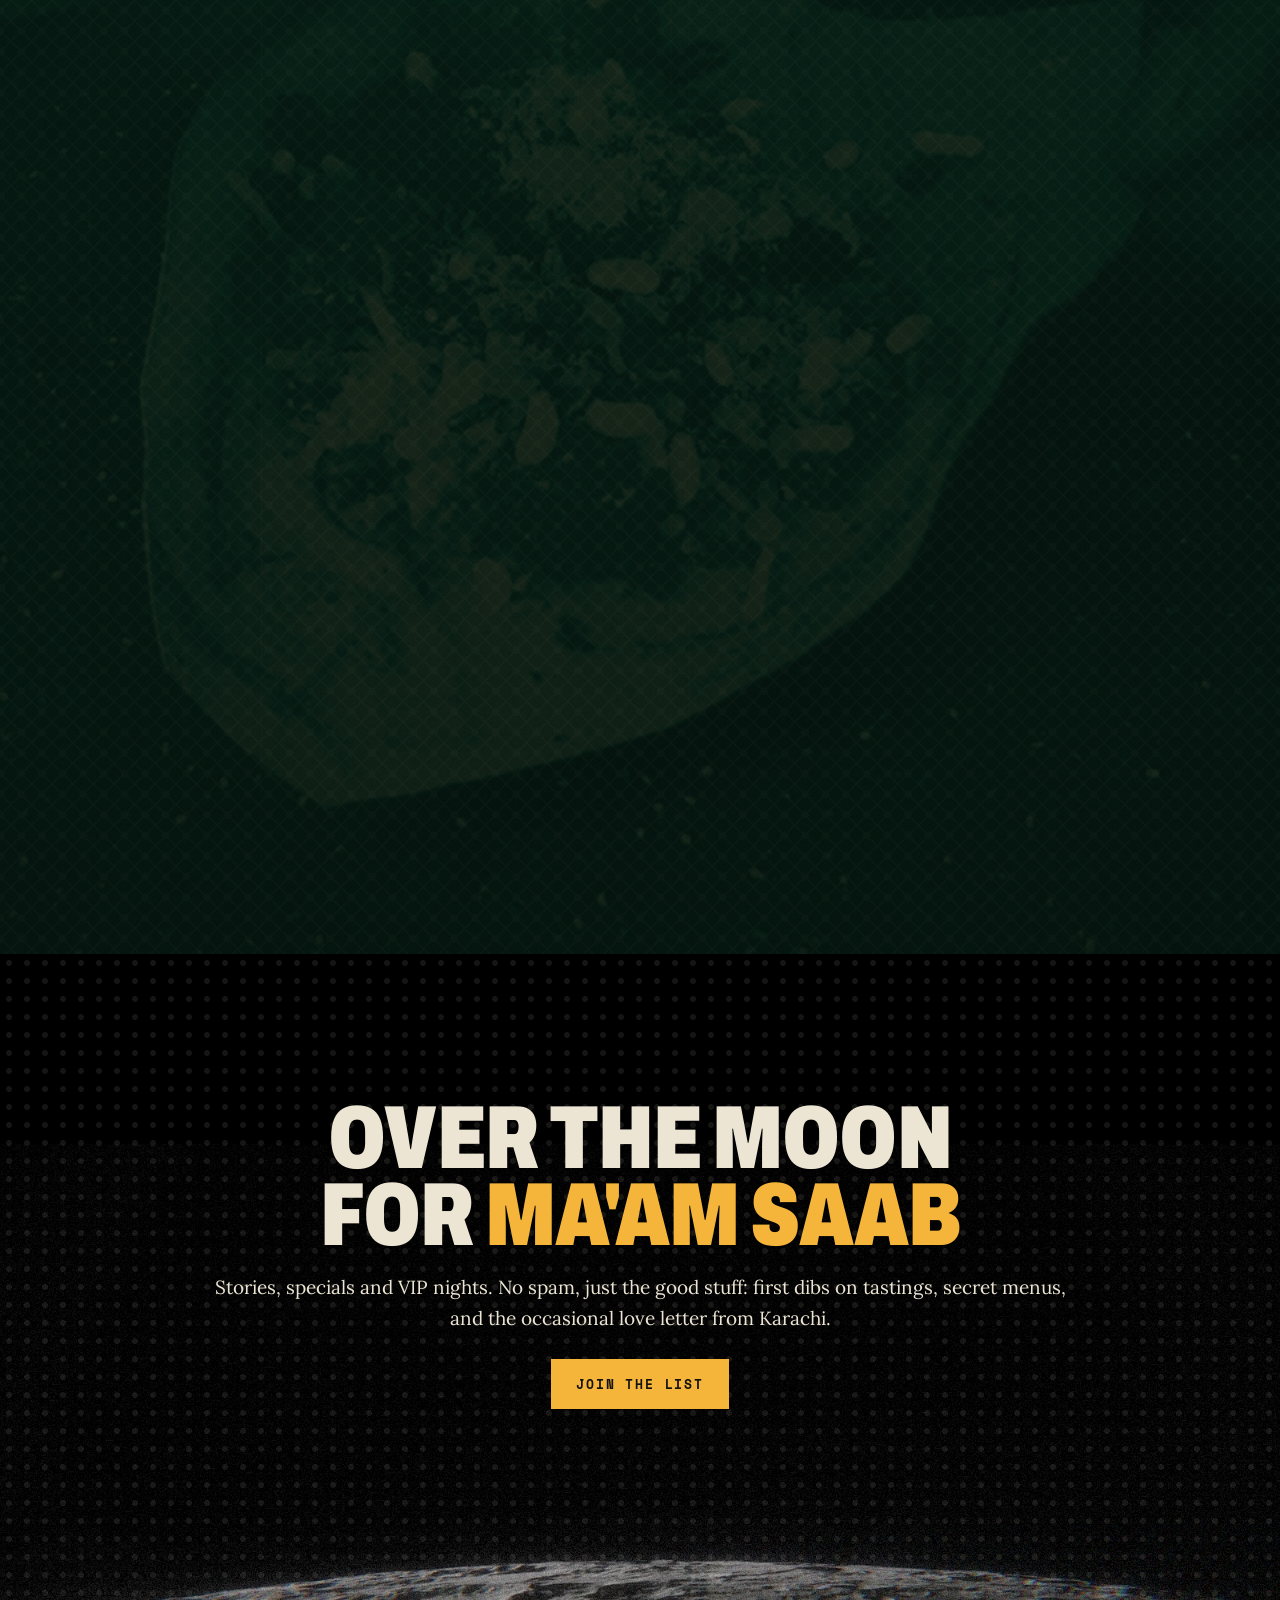
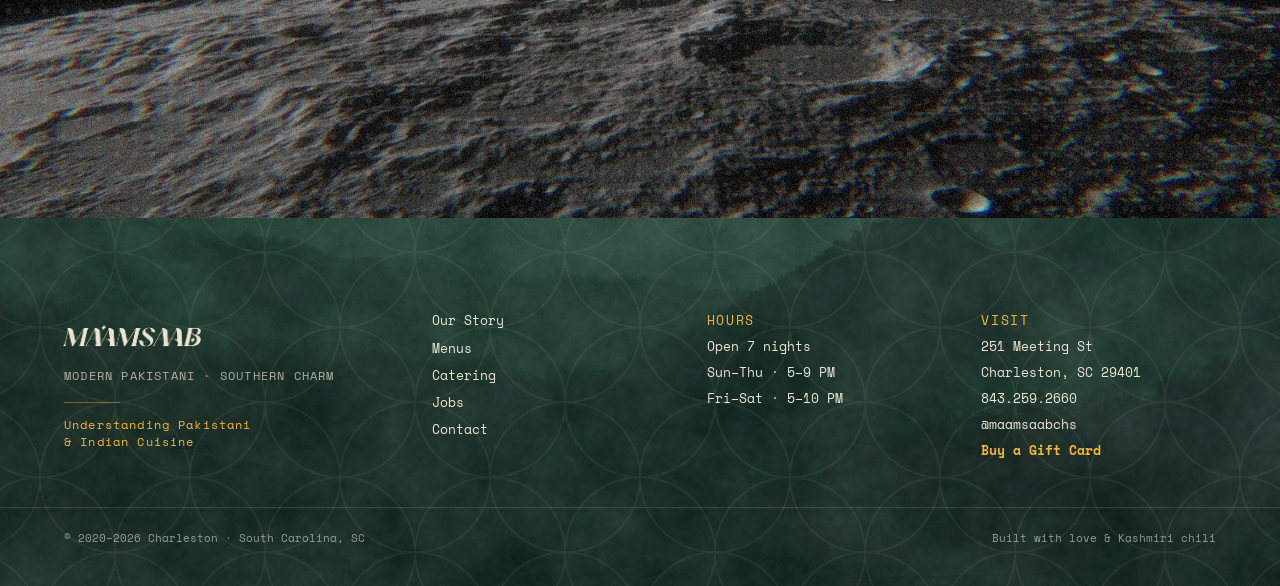
==== commit 46e0880b: "hooking up the ind vs pak page and fix minor items" ====
--- a/index.html
+++ b/index.html
@@ -354,7 +354,7 @@
     <div class="faq" id="faq">
       <details class="reveal" open>
         <summary><span>Is a Ma'am Saab gift card a good gift?</span><span class="pm">+</span></summary>
-        <div class="ans">It is one of the best gifts you can give someone who matters to you. A gift card here is not a transaction, it is an experience: an evening of bold South Asian flavor, warm spice and aroma, music, soft table lamps, and texture everywhere you look, in the food, the drinks, the art and the walls, plus the kind of hospitality people talk about for weeks. Unlike an object that gets put away, a night at Ma'am Saab becomes a memory, which is exactly what makes it meaningful for a birthday, an anniversary, Mother's Day or Father's Day, a graduation, a thank-you, a housewarming, the holidays, or a corporate gift for clients and staff. It suits almost anyone: adventurous eaters who want something they have never tasted, parents who deserve a night out, couples celebrating something, friends who love to be surprised, and colleagues who appreciate a gift with thought behind it. Gift cards are available in any amount, either digitally, so you can email or print them, or as a physical card purchased at the restaurant, and can be used toward dinner, the tasting experience and cocktails. If you are looking for a gift in Charleston that feels personal and unforgettable rather than ordinary, this is it.</div>
+        <div class="ans">It is one of the best gifts you can give someone who matters to you. A gift card here is not a transaction, it is an experience: an evening of bold South Asian flavor, warm spice and aroma, music, soft table lamps, and texture everywhere you look, in the food, the drinks, the art and the walls, plus the kind of hospitality people talk about for weeks. Unlike an object that gets put away, a night at Ma'am Saab becomes a memory, which is exactly what makes it meaningful for a birthday, an anniversary, Mother's Day or Father's Day, a graduation, a thank-you, a housewarming, the holidays, or a corporate gift for clients and staff. It suits almost anyone: adventurous eaters who want something they have never tasted, parents who deserve a night out, couples celebrating something, friends who love to be surprised, and colleagues who appreciate a gift with thought behind it. Gift cards are available in any amount, either digitally, so you can email or print them, or as a physical card purchased at the restaurant, and can be used toward dinner, the tasting experience and cocktails. If you are looking for a gift in Charleston that feels personal and unforgettable rather than ordinary, this is it. <a href="pakistani-vs-indian-food.html" style="color:var(--gold)">The longer answer is here.</a></div>
       </details>
       <details class="reveal">
         <summary><span>What is Ma'am Saab known for?</span><span class="pm">+</span></summary>
@@ -426,7 +426,8 @@
   <div class="wrapw" style="display:grid;grid-template-columns:1.4fr 1fr 1fr 1fr;gap:40px">
     <div>
       <img src="assets/wm__cream.png" alt="Ma'am Saab" style="width:180px;display:block;margin:0 0 0 -22px" />
-      <p class="mono" style="font-size:12px;opacity:.7;margin-top:18px;letter-spacing:.1em">MODERN PAKISTANI · SOUTHERN CHARM</p>
+      <p class="mono" style="font-size:12px;opacity:.7;margin-top:0px;letter-spacing:.1em">MODERN PAKISTANI · SOUTHERN CHARM</p>
+      <div style="margin-top:18px;padding-top:14px;position:relative"><span style="position:absolute;top:0;left:0;width:56px;height:1px;background:rgba(244,181,58,.42)"></span><a class="mono" href="pakistani-vs-indian-food.html" style="font-size:11.5px;letter-spacing:.1em;color:var(--gold);display:inline-block;max-width:27.2ch">Understanding Pakistani &amp; Indian Cuisine</a></div>
     </div>
     <div class="mono" style="font-size:13px;line-height:2.1">
       <a href="our-story.html">Our Story</a><br/>
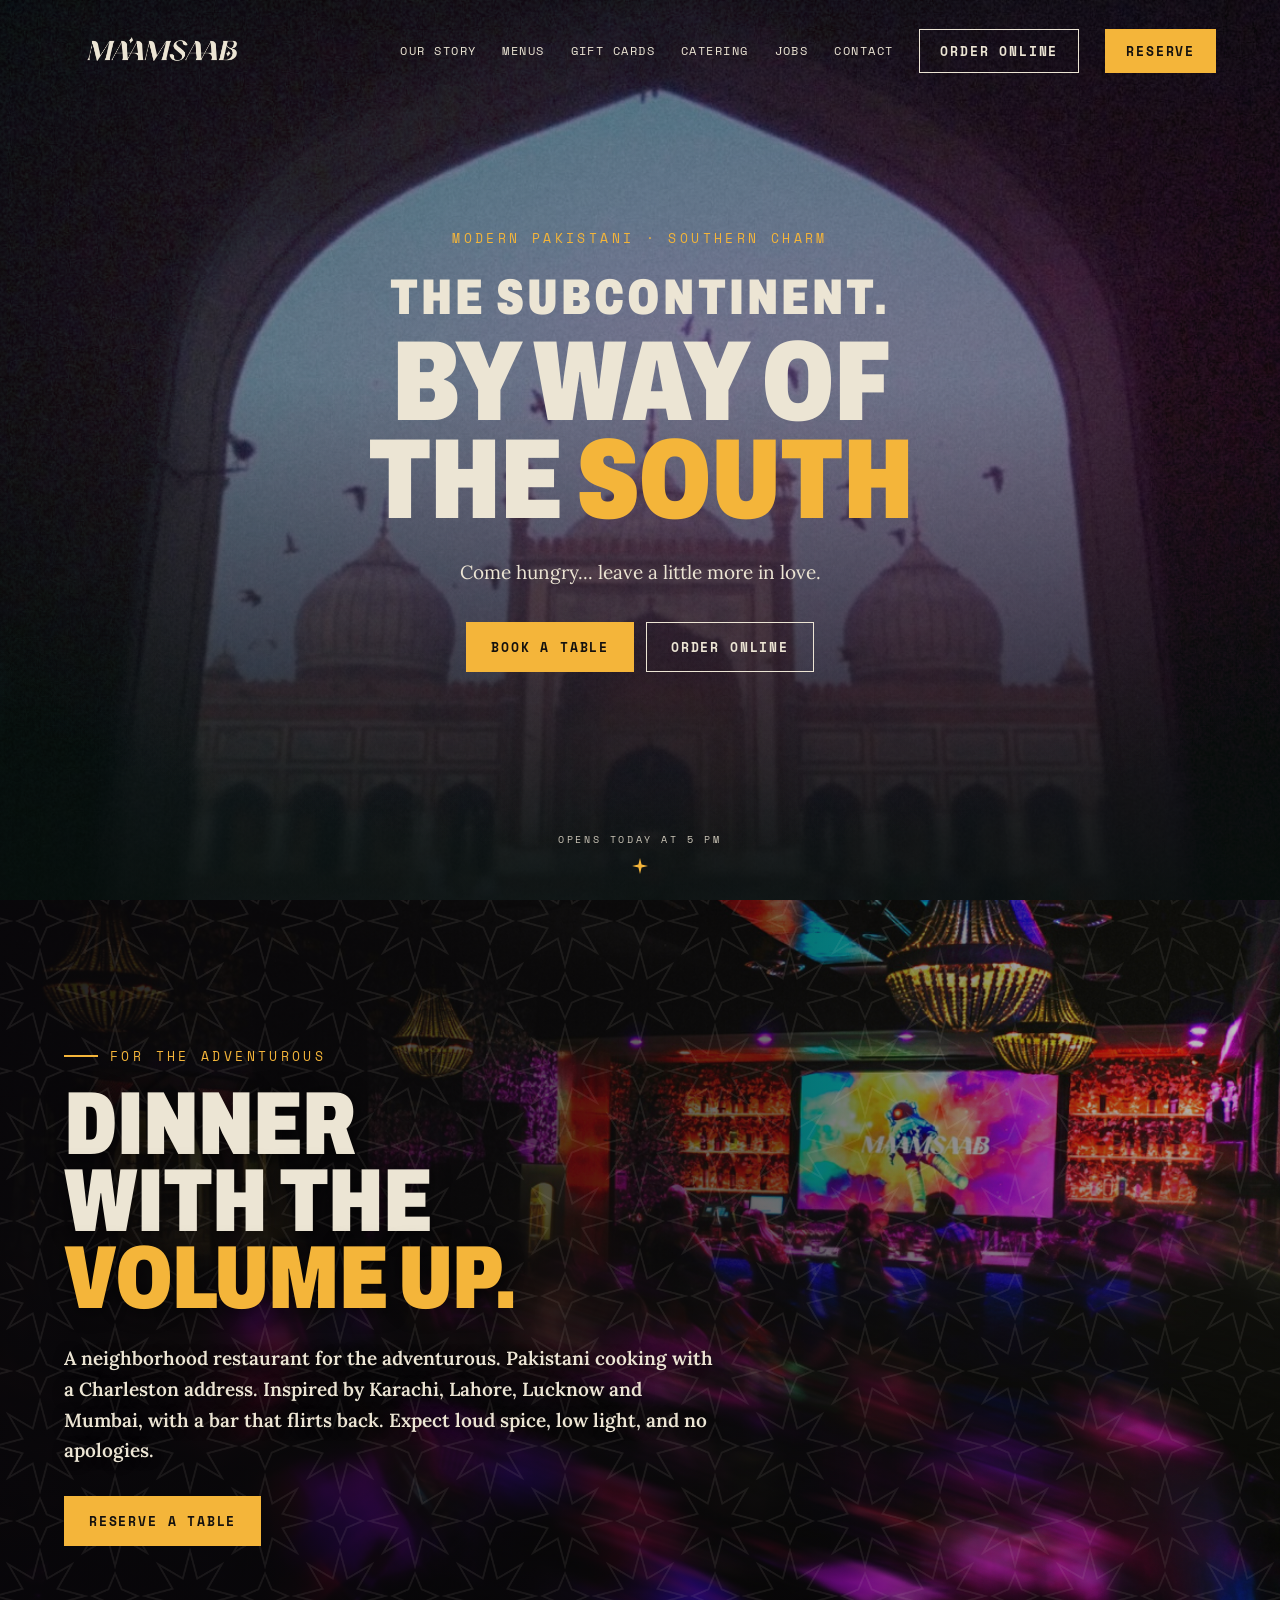
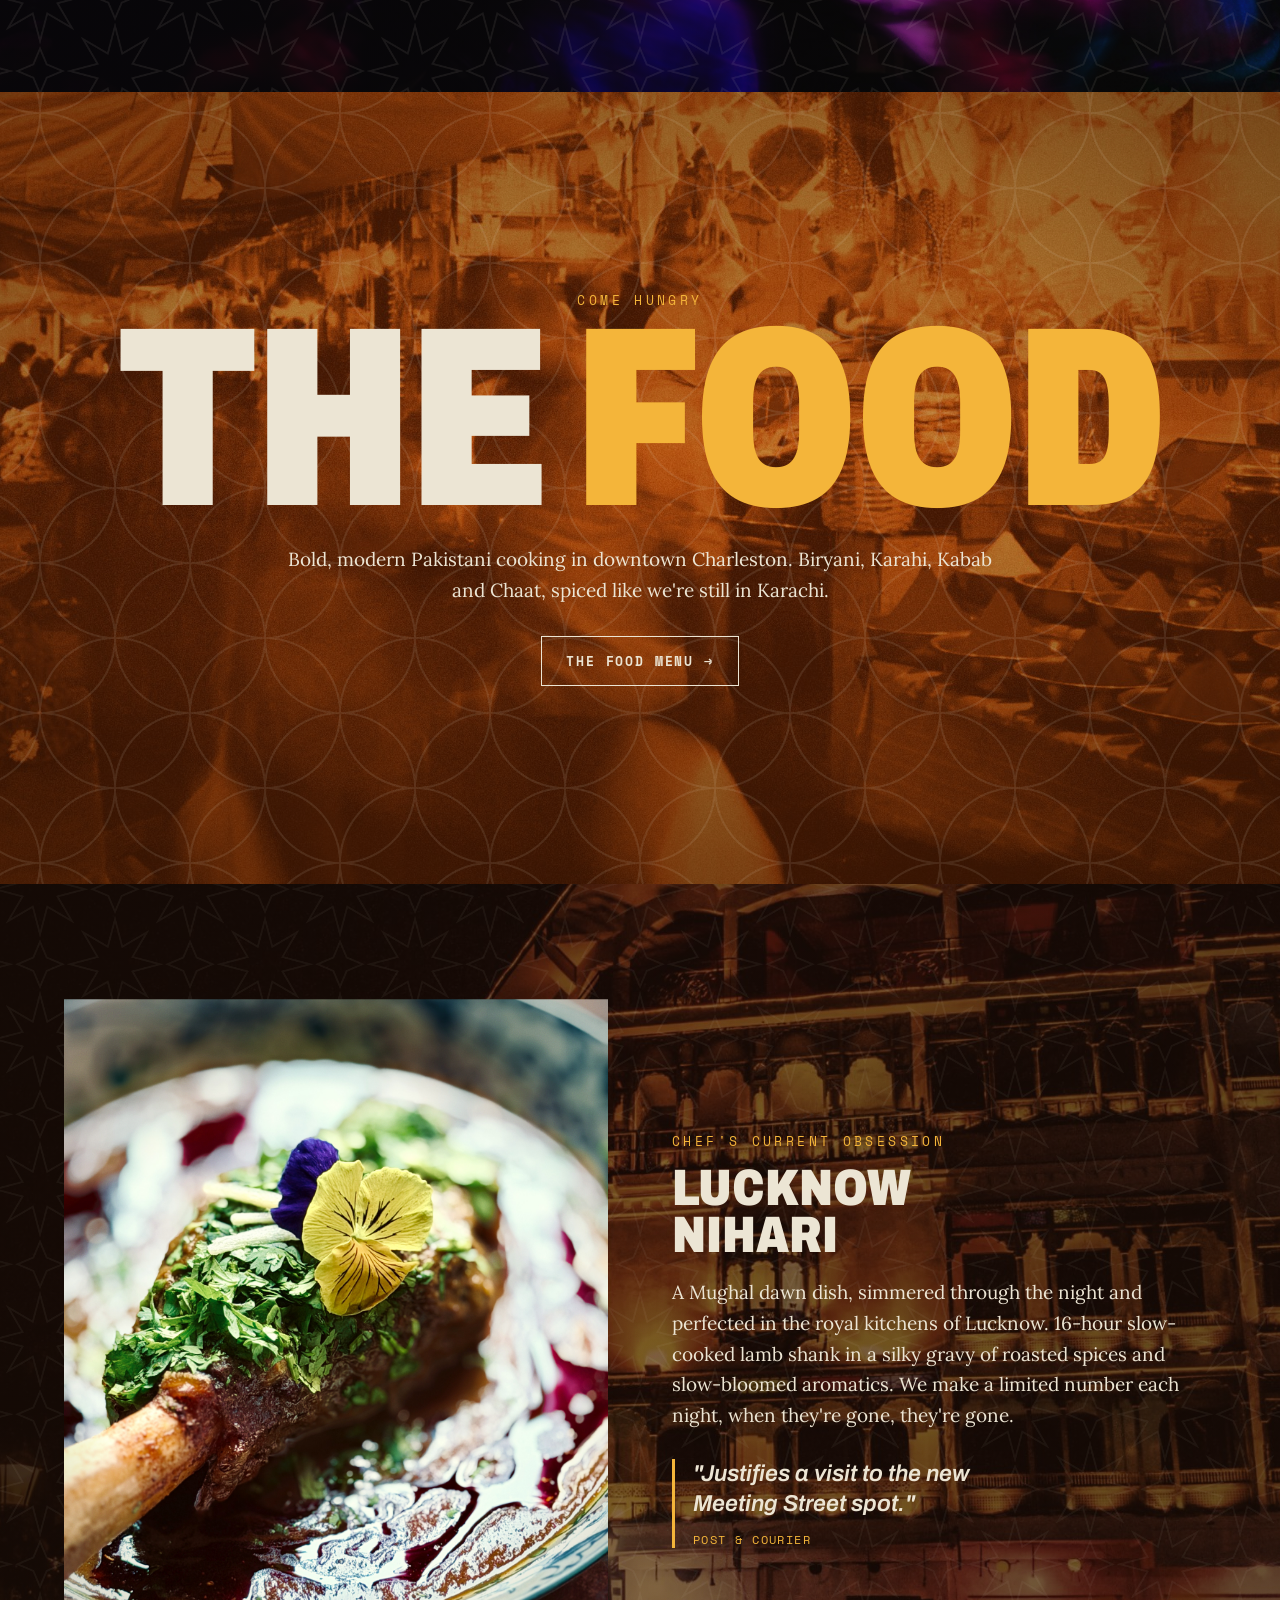
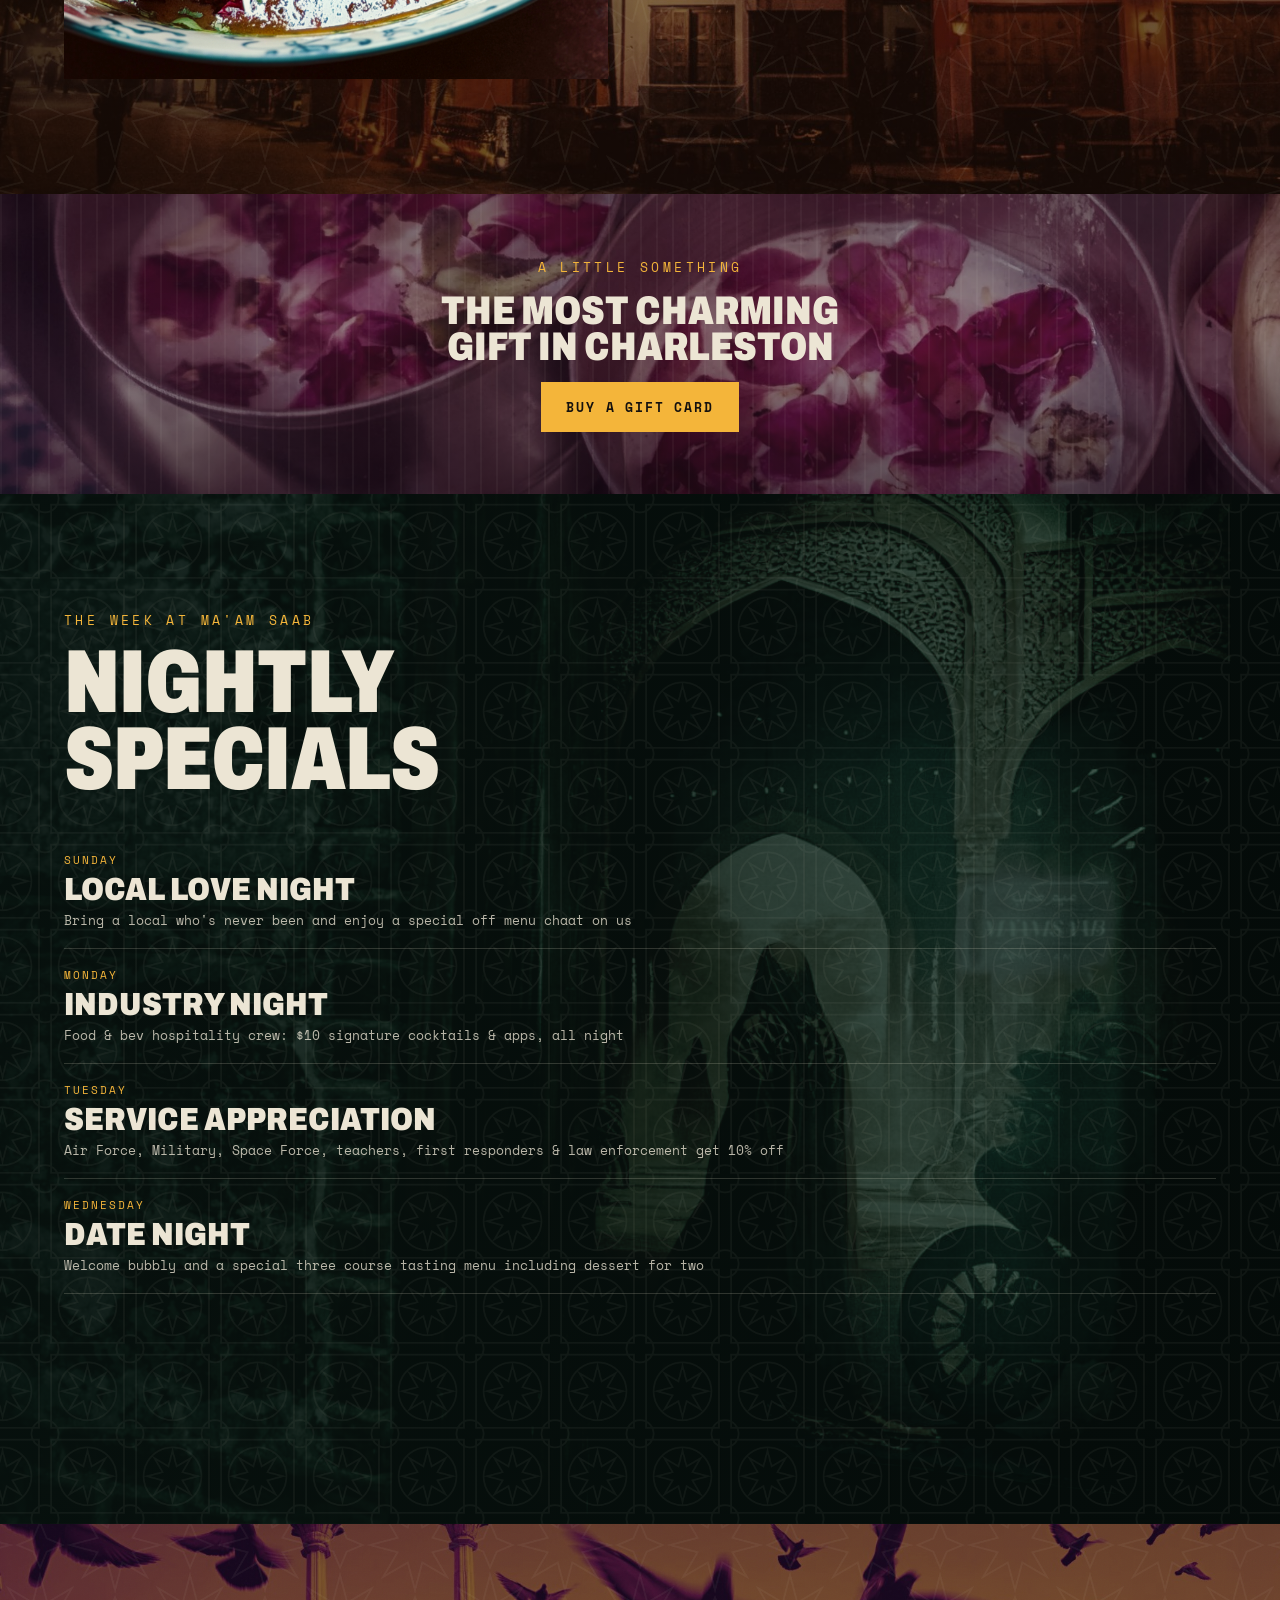
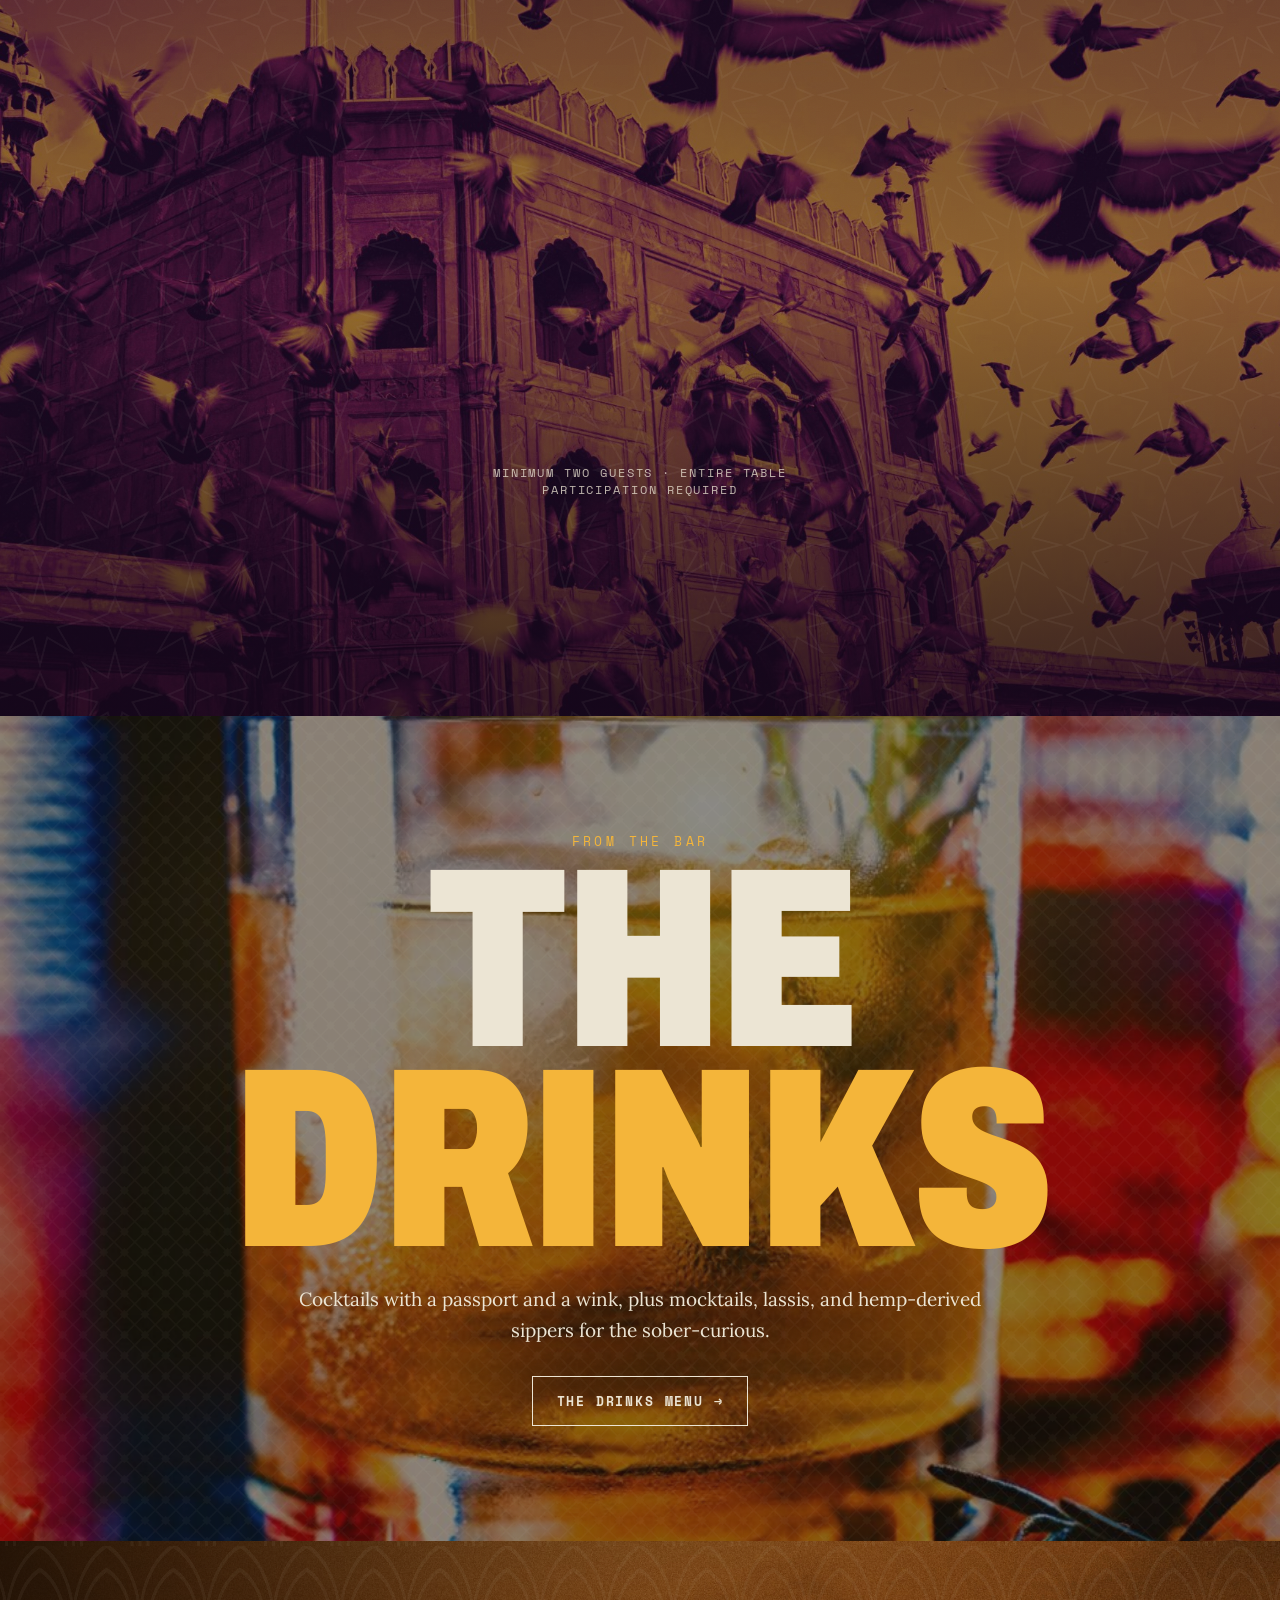
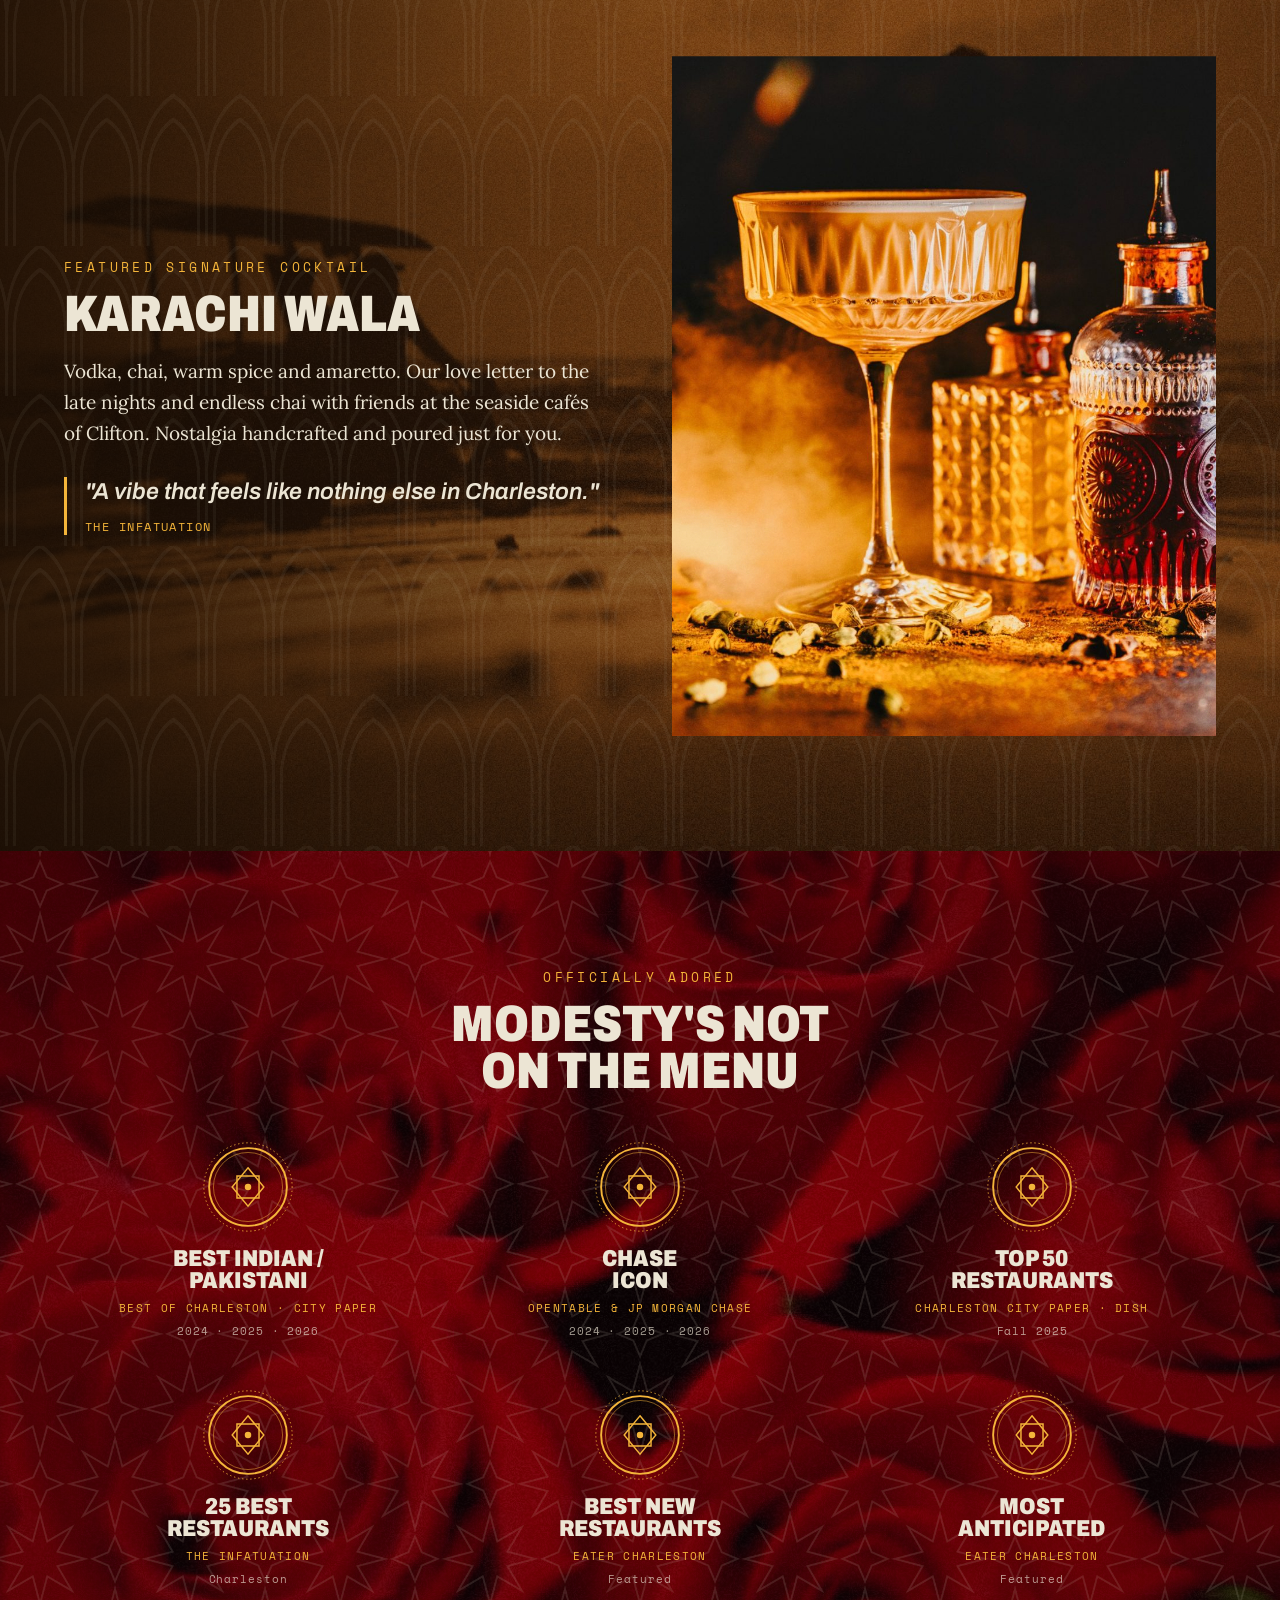
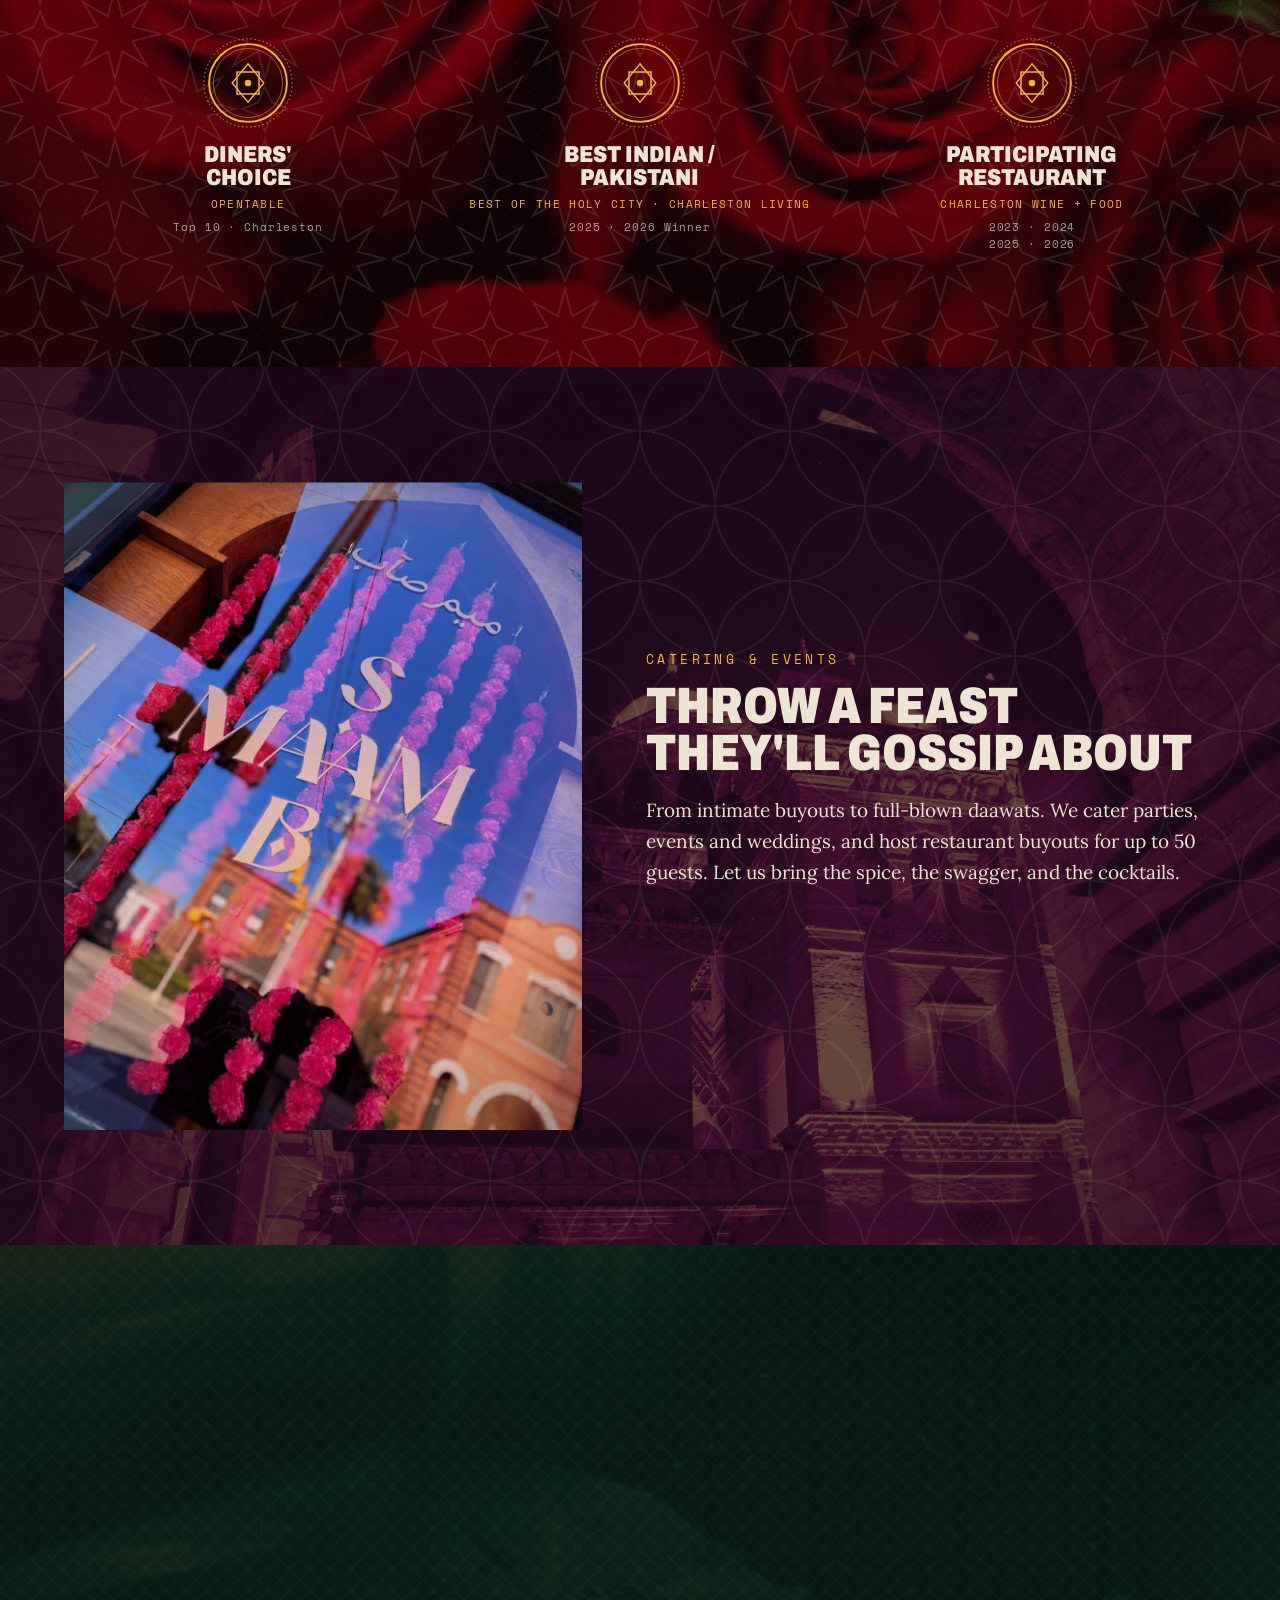
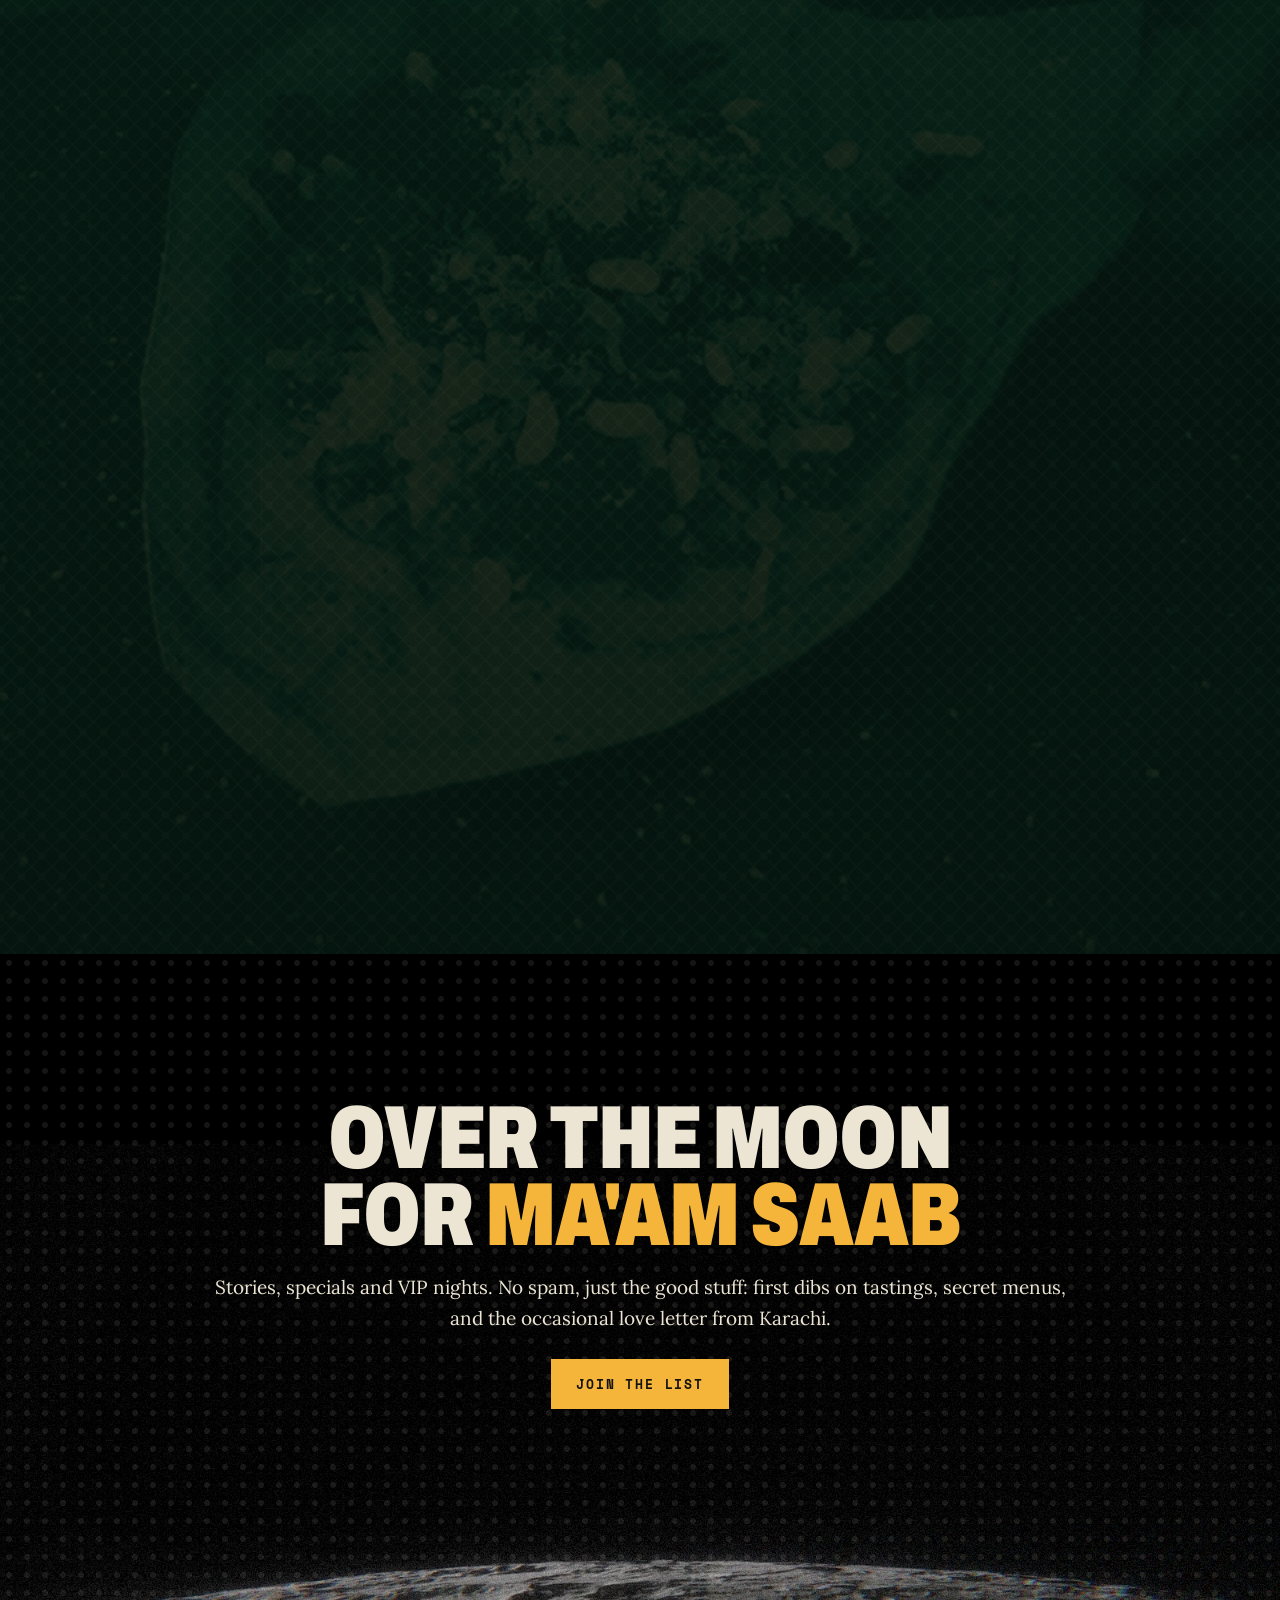
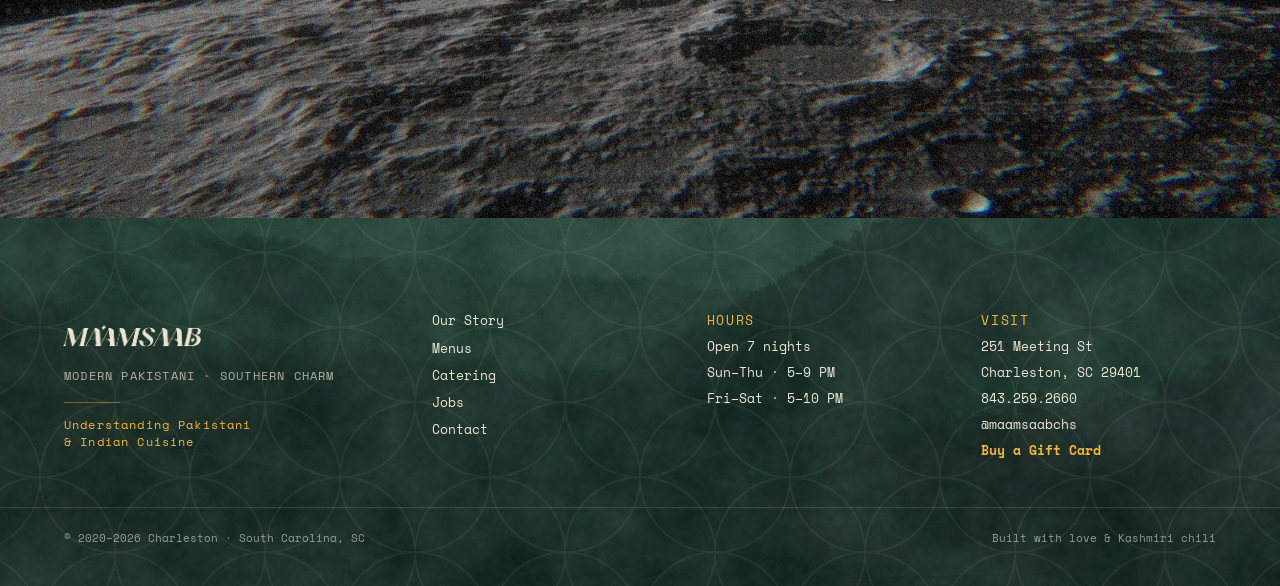
==== commit 15f8b880: "faq, our story links to ind & pak page" ====
--- a/index.html
+++ b/index.html
@@ -366,11 +366,11 @@
       </details>
       <details class="reveal">
         <summary><span>Is Ma'am Saab Pakistani or Indian?</span><span class="pm">+</span></summary>
-        <div class="ans">At heart, Pakistani, our founder is from Karachi. But the menu travels: Lahore, Lucknow, Mumbai and everywhere in between. Indian, Pakistani, and the shared history on a plate.</div>
+        <div class="ans">At heart, Pakistani, our founder is from Karachi. But the menu travels: Lahore, Lucknow, Mumbai and everywhere in between. Indian, Pakistani, and the shared history on a plate. <a href="pakistani-vs-indian-food.html" style="color:var(--gold)">Read the full story.</a></div>
       </details>
       <details class="reveal">
         <summary><span>Is there a difference between Indian and Pakistani food?</span><span class="pm">+</span></summary>
-        <div class="ans">They're cousins with overlapping spice cabinets and distinct accents. Pakistani cooking leans into robust meat dishes, smoke, and char (think tikka, karahi, nihari, kababs); both share the love of biryani, chaat and high heat (and spices). We celebrate the whole family.</div>
+        <div class="ans">They're cousins with overlapping spice cabinets and distinct accents. Pakistani cooking leans into robust meat dishes, smoke, and char (think tikka, karahi, nihari, kababs); both share the love of biryani, chaat and high heat (and spices). We celebrate the whole family. <a href="pakistani-vs-indian-food.html" style="color:var(--gold)">Read the full story.</a></div>
       </details>
       <details class="reveal">
         <summary><span>What is the food like? Is it spicy?</span><span class="pm">+</span></summary>
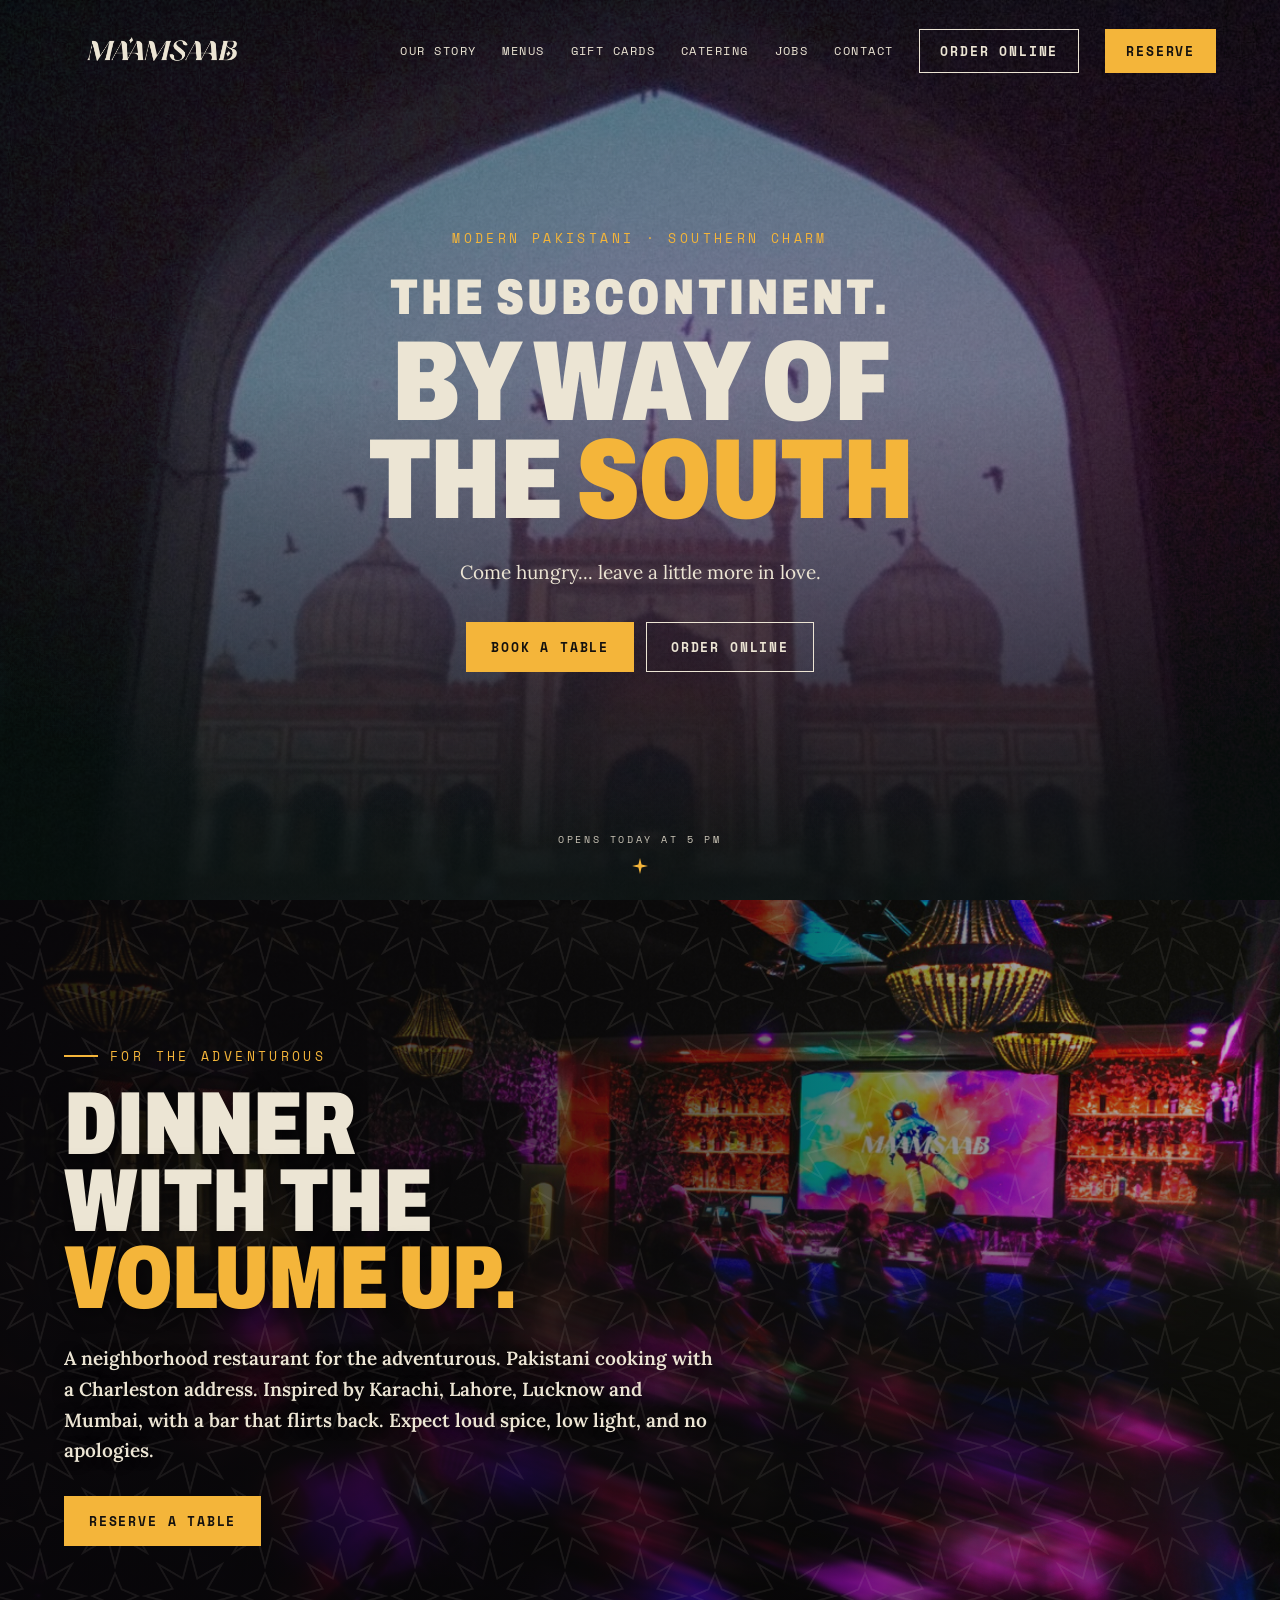
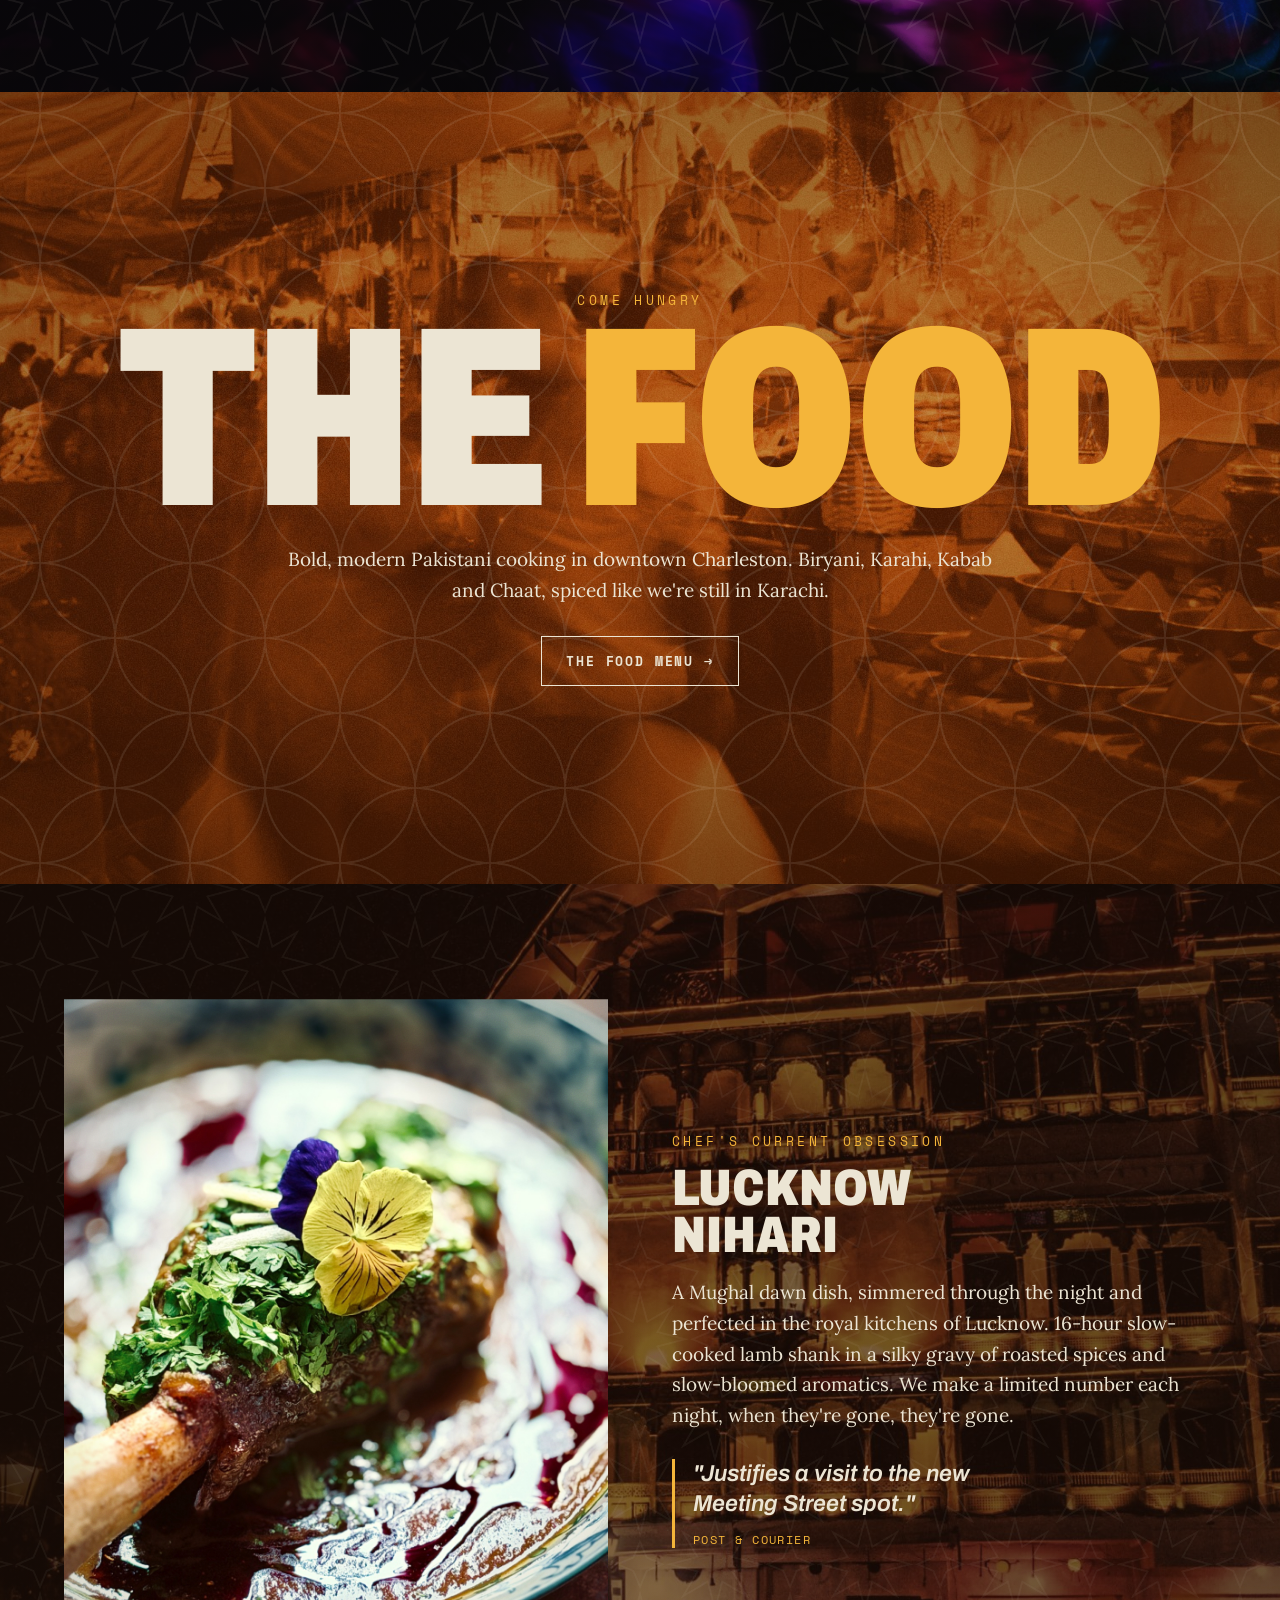
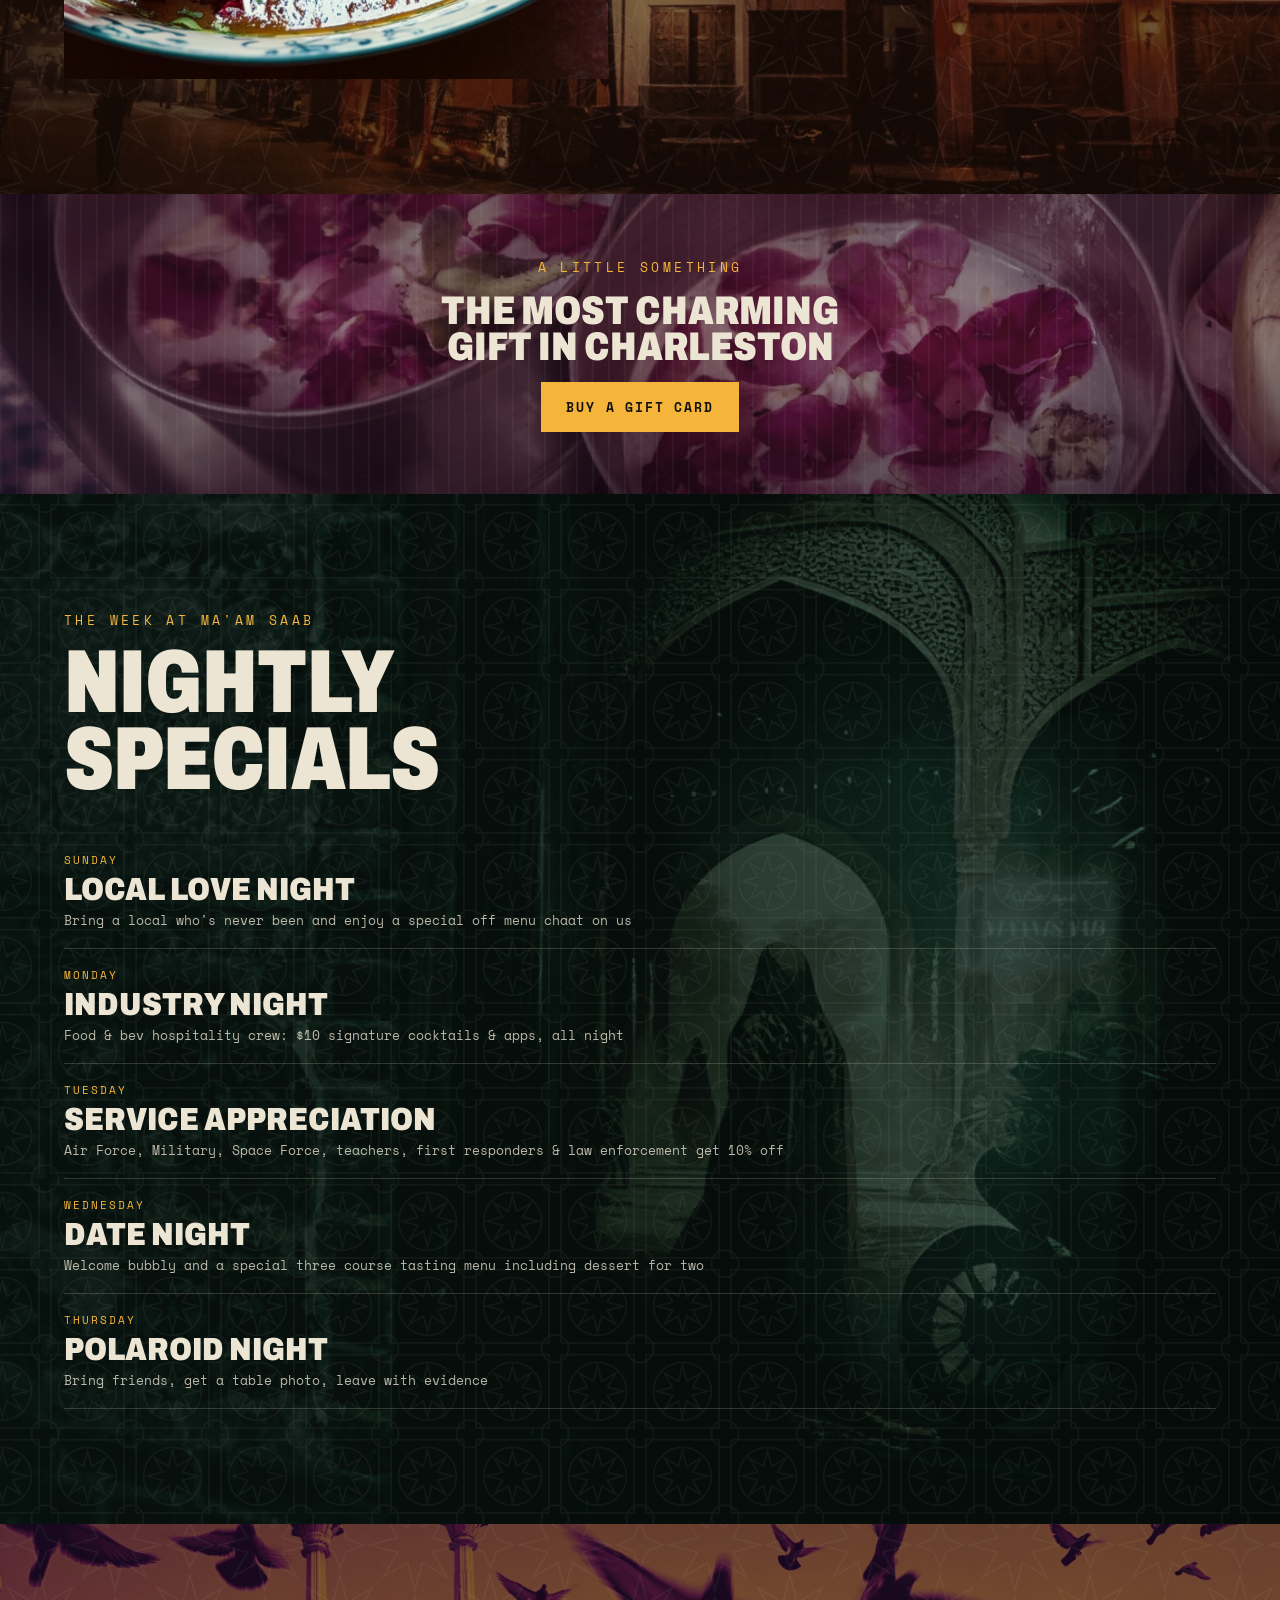
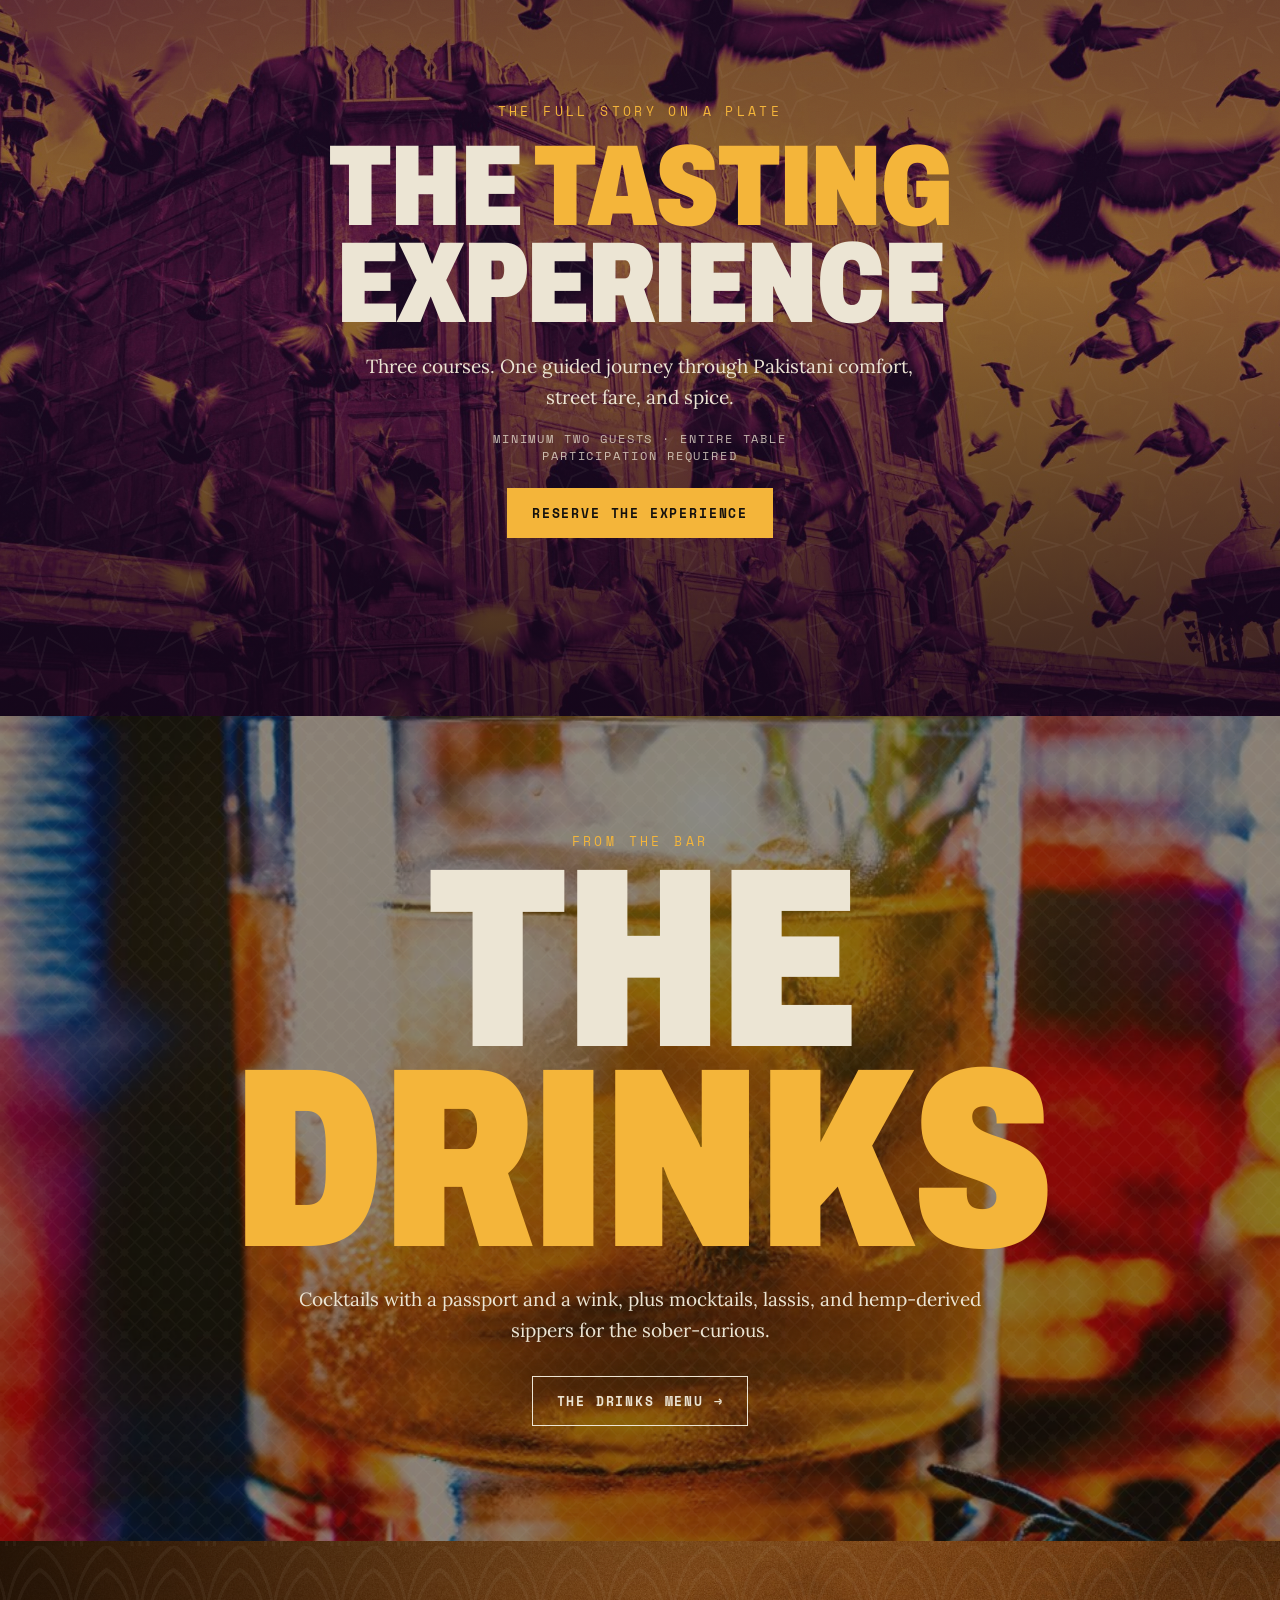
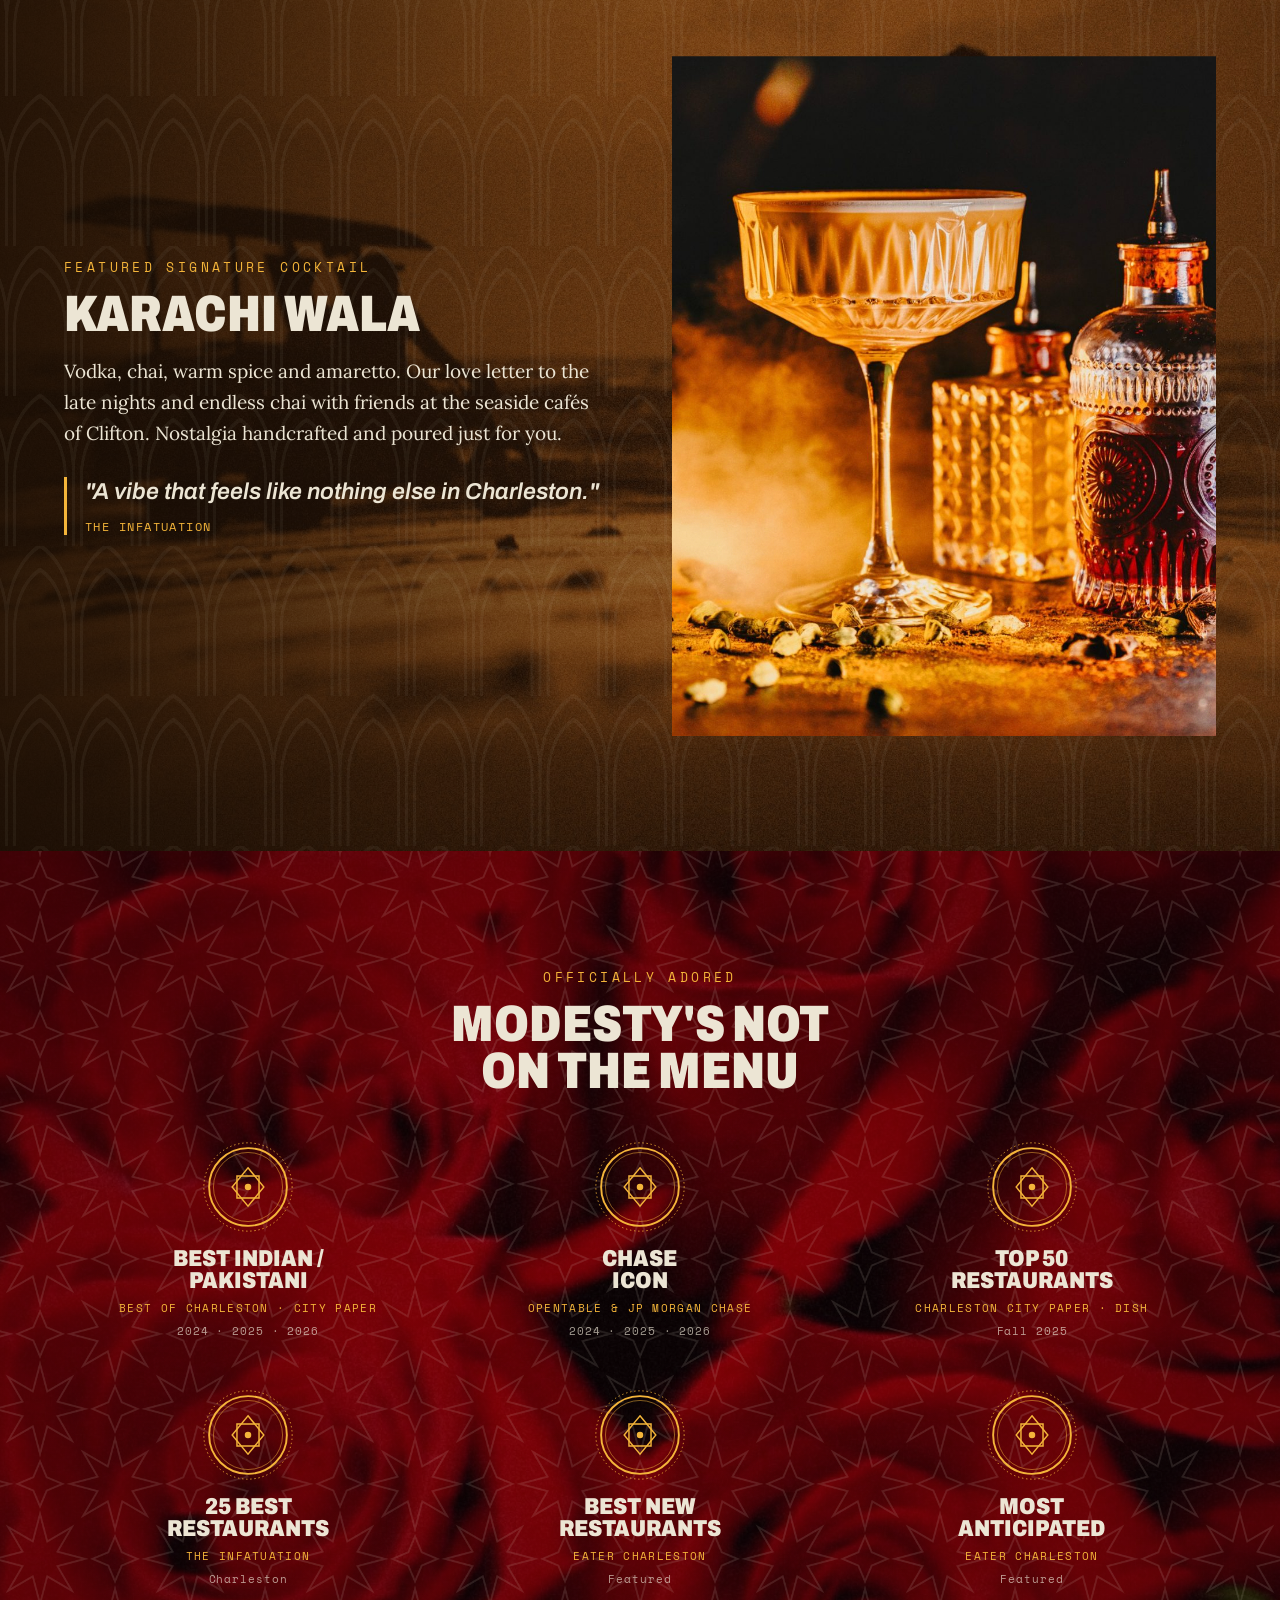
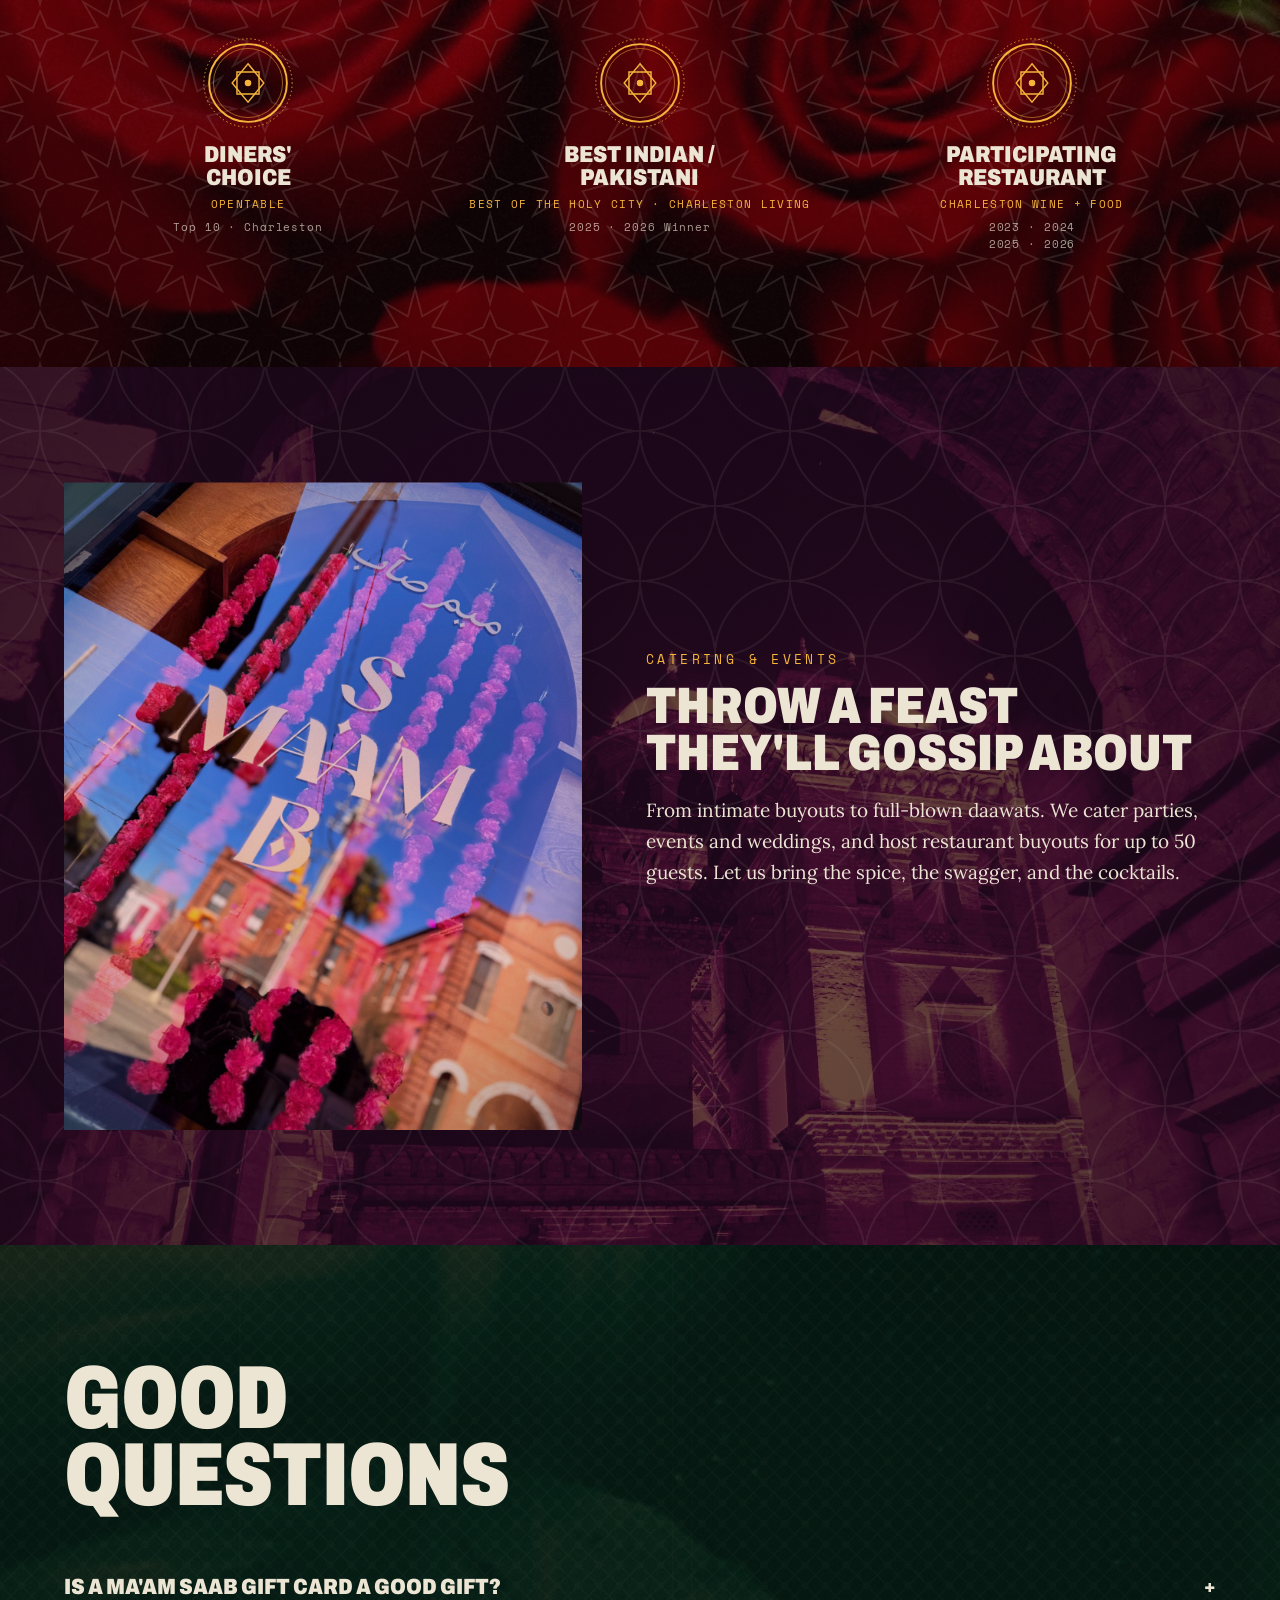
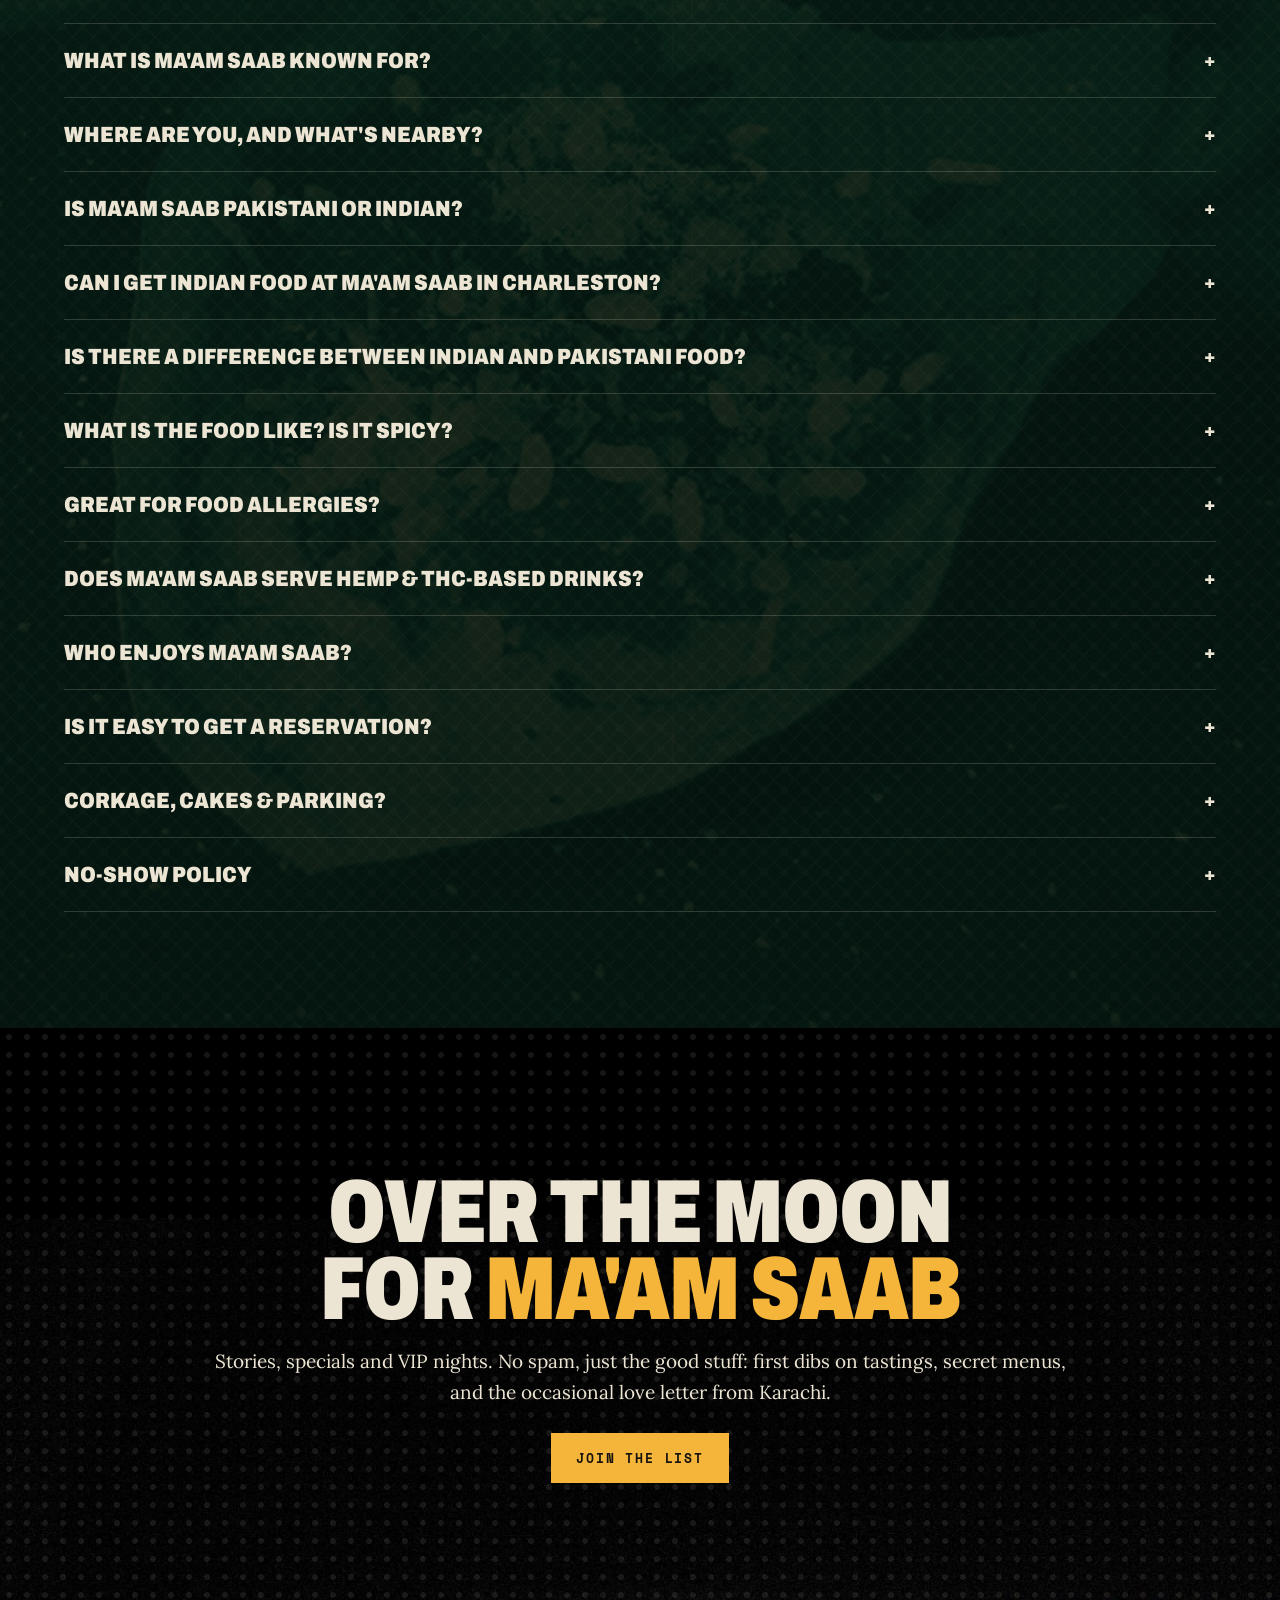
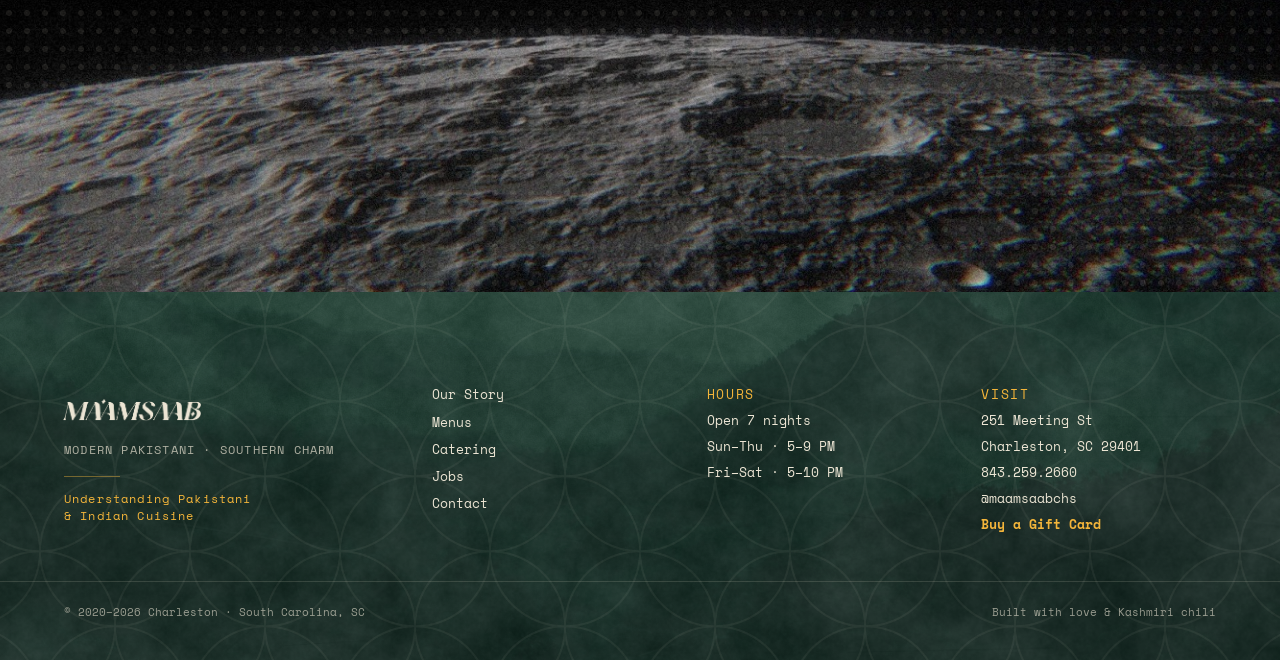
==== commit eca24254: "size reduction" ====
--- a/index.html
+++ b/index.html
@@ -102,7 +102,7 @@
 <!-- ===== NAV ===== -->
 <header class="nav" id="nav">
   <div class="wrapw nav-inner">
-    <a href="#top" aria-label="Ma'am Saab home"><img class="logo" src="assets/wm__cream.png" alt="Ma'am Saab" /></a>
+    <a href="#top" aria-label="Ma'am Saab home"><img class="logo" src="assets/wm__cream.png" alt="Ma'am Saab" / fetchpriority="high" decoding="async"></a>
     <nav class="nav-links" aria-label="Primary">
       <a href="our-story.html">Our Story</a>
       <a href="menu.html">Menus</a>
@@ -132,9 +132,9 @@
 <!-- ===== HERO ===== -->
 <section class="hero" id="top">
   <div class="media">
-    <video autoplay muted loop playsinline preload="auto" poster="assets/photos/mosque-arch.jpg">
+    <video autoplay muted loop playsinline preload="metadata" poster="assets/photos/mosque-arch.jpg">
       <source src="assets/hero-video.mp4" type="video/mp4" />
-      <img src="assets/photos/mosque-arch.jpg" alt="Ma'am Saab, Mughal arch at dusk" />
+      <img src="assets/photos/mosque-arch.jpg" alt="Ma'am Saab, Mughal arch at dusk" / loading="lazy" decoding="async">
     </video>
   </div>
   <div class="veil2"></div><div class="veil"></div>
@@ -152,7 +152,7 @@
 
 <!-- ===== INTRO / STORY ===== -->
 <section class="sec" id="story" style="background:#0b0b0b;min-height:88svh;display:flex;align-items:center">
-  <div class="frame" style="position:absolute;inset:0;z-index:0;background:#0b0b0b"><img src="assets/photos/story-interior.jpg" alt="Inside Ma'am Saab, a night in full swing" style="object-position:center"/><div class="gr"></div></div>
+  <div class="frame" style="position:absolute;inset:0;z-index:0;background:#0b0b0b"><img src="assets/photos/story-interior.jpg" alt="Inside Ma'am Saab, a night in full swing" style="object-position:center"/ loading="lazy" decoding="async"><div class="gr"></div></div>
   <div style="position:absolute;inset:0;z-index:1;background:linear-gradient(90deg,rgba(8,6,10,.9),rgba(8,6,10,.6) 58%,rgba(8,6,10,.22))"></div>
   <div class="secpat pat-khatam" id="storyPat" style="opacity:.08;background-size:150px 150px;z-index:2"></div>
   <div class="wrapw" style="position:relative;z-index:3;width:100%">
@@ -169,7 +169,7 @@
 
 <!-- ===== CAROUSEL ===== -->
 <section class="sec" id="cravings" style="position:relative;overflow:hidden;background:#1a0d04;min-height:88svh;display:flex;align-items:center">
-  <div class="frame" style="position:absolute;inset:0;z-index:0;background:#1a0d04"><img src="assets/photos/lib-bazaar-orange.jpg" alt="" style="object-position:center"/><div class="gr"></div></div>
+  <div class="frame" style="position:absolute;inset:0;z-index:0;background:#1a0d04"><img src="assets/photos/lib-bazaar-orange.jpg" alt="" style="object-position:center"/ loading="lazy" decoding="async"><div class="gr"></div></div>
   <div style="position:absolute;inset:0;z-index:1;background:linear-gradient(180deg,rgba(46,18,2,.5),rgba(46,18,2,.28) 45%,rgba(46,18,2,.62))"></div>
   <div class="secpat pat-jali" style="opacity:.10;background-size:150px 150px;z-index:2"></div>
   <div class="wrapw" style="position:relative;z-index:3;text-align:center">
@@ -182,11 +182,11 @@
 
 <!-- ===== FEATURE DISH + REVIEW ===== -->
 <section class="sec" style="position:relative;overflow:hidden;background:#07232b;color:var(--cream)">
-  <div class="frame" style="position:absolute;inset:0;z-index:0;background:#1a0d06"><img src="assets/photos/foodstreet-rust.jpg" alt="" style="object-position:center"/><div class="gr"></div></div>
+  <div class="frame" style="position:absolute;inset:0;z-index:0;background:#1a0d06"><img src="assets/photos/foodstreet-rust.jpg" alt="" style="object-position:center"/ loading="lazy" decoding="async"><div class="gr"></div></div>
   <div style="position:absolute;inset:0;z-index:1;background:linear-gradient(90deg,rgba(20,10,5,.82),rgba(20,10,5,.5) 50%,rgba(20,10,5,.62))"></div>
   <div class="secpat pat-khatam" style="opacity:.05;background-size:150px 150px;z-index:2"></div>
   <div class="wrapw" style="position:relative;z-index:3;display:grid;grid-template-columns:1fr 1fr;gap:clamp(28px,5vw,64px);align-items:center">
-    <div class="reveal clip-reveal frame" style="aspect-ratio:4/5"><img src="assets/photos/nihari-graded.jpg" alt="Lucknow Nihari"/><div class="gr"></div></div>
+    <div class="reveal clip-reveal frame" style="aspect-ratio:4/5"><img src="assets/photos/nihari-graded.jpg" alt="Lucknow Nihari"/ loading="lazy" decoding="async"><div class="gr"></div></div>
     <div>
       <p class="eyebrow reveal" style="color:var(--gold);margin-bottom:14px">CHEF'S CURRENT OBSESSION</p>
       <h3 class="hmed reveal d1" style="color:var(--cream)">Lucknow<br/>Nihari</h3>
@@ -201,7 +201,7 @@
 
 <!-- ===== THIN GIFT CARD CTA ===== -->
 <section style="position:relative;overflow:hidden;background:#1a0d18;min-height:300px;display:flex;align-items:center">
-  <div class="frame" style="position:absolute;inset:0;z-index:0;background:#1a0d18"><img src="assets/photos/lassi-plum.jpg" alt="Rose-petal lassi in silver cups" style="object-position:center 40%"/></div>
+  <div class="frame" style="position:absolute;inset:0;z-index:0;background:#1a0d18"><img src="assets/photos/lassi-plum.jpg" alt="Rose-petal lassi in silver cups" style="object-position:center 40%"/ loading="lazy" decoding="async"></div>
   <div style="position:absolute;inset:0;z-index:1;background:linear-gradient(180deg,rgba(20,8,18,.55),rgba(20,8,18,.4) 45%,rgba(20,8,18,.66))"></div>
   <div class="secpat pat-ticking" style="color:var(--cream);opacity:.04;background-size:16px 100%;z-index:2"></div>
   <div class="wrapw" style="position:relative;z-index:3;display:flex;justify-content:center">
@@ -215,7 +215,7 @@
 
 <!-- ===== DAILY SPECIALS ===== -->
 <section class="sec" style="position:relative;overflow:hidden;background:#0b1512">
-  <div class="frame emerald" style="position:absolute;inset:0;z-index:0"><img src="assets/photos/poster-woman.jpg" alt="Ma'am Saab, cinematic mood" style="object-position:center"/><div class="gr"></div></div>
+  <div class="frame emerald" style="position:absolute;inset:0;z-index:0"><img src="assets/photos/poster-woman.jpg" alt="Ma'am Saab, cinematic mood" style="object-position:center"/ loading="lazy" decoding="async"><div class="gr"></div></div>
   <div style="position:absolute;inset:0;z-index:1;background:linear-gradient(90deg,rgba(7,17,14,.93),rgba(7,17,14,.78) 55%,rgba(7,17,14,.66))"></div>
   <div class="secpat pat-kashi" style="opacity:.05;background-size:170px 170px;z-index:2"></div>
   <div class="wrapw" style="position:relative;z-index:3">
@@ -263,7 +263,7 @@
 
 <!-- ===== TASTING EXPERIENCE ===== -->
 <section class="sec poster-sec" id="tasting" style="align-items:center;background:#1a0a1e">
-  <div class="frame" style="position:absolute;inset:0;z-index:0;background:#1a0a1e"><img src="assets/photos/lib-birds-plum.jpg" alt="Birds over a Mughal mosque at golden hour" style="object-position:center 30%"/><div class="gr"></div></div>
+  <div class="frame" style="position:absolute;inset:0;z-index:0;background:#1a0a1e"><img src="assets/photos/lib-birds-plum.jpg" alt="Birds over a Mughal mosque at golden hour" style="object-position:center 30%"/ loading="lazy" decoding="async"><div class="gr"></div></div>
   <div style="position:absolute;inset:0;z-index:1;background:linear-gradient(0deg,rgba(20,6,24,.82),rgba(20,6,24,.42) 55%,rgba(20,6,24,.55))"></div>
   <div class="secpat pat-khatam" style="opacity:.05;background-size:150px 150px;z-index:2"></div>
   <div class="wrapw" style="position:relative;z-index:3;text-align:center;display:flex;flex-direction:column;align-items:center;gap:18px">
@@ -277,7 +277,7 @@
 
 <!-- ===== THE DRINKS (movie poster) ===== -->
 <section class="sec poster-sec" style="background:var(--ink)">
-  <div class="frame" style="position:absolute;inset:0;z-index:0;opacity:.5"><img src="assets/photos/cocktail-neon.jpg" alt=""/><div class="gr"></div></div>
+  <div class="frame" style="position:absolute;inset:0;z-index:0;opacity:.5"><img src="assets/photos/cocktail-neon.jpg" alt=""/ loading="lazy" decoding="async"><div class="gr"></div></div>
   <div class="secpat pat-zellige" style="opacity:.03;background-size:165px 165px;z-index:2"></div>
   <div class="wrapw" style="position:relative;z-index:3;text-align:center">
     <p class="eyebrow reveal" style="color:var(--gold);margin-bottom:10px">From the bar</p>
@@ -289,7 +289,7 @@
 
 <!-- ===== FEATURE DRINK + REVIEW ===== -->
 <section class="sec" style="position:relative;overflow:hidden;background:#160a10">
-  <div class="frame" style="position:absolute;inset:0;z-index:0;background:#1a0e04"><img src="assets/photos/karachi-beach-warm.jpg" alt="Golden dusk over Clifton Beach, Karachi" style="object-position:center 38%"/><div class="gr"></div></div>
+  <div class="frame" style="position:absolute;inset:0;z-index:0;background:#1a0e04"><img src="assets/photos/karachi-beach-warm.jpg" alt="Golden dusk over Clifton Beach, Karachi" style="object-position:center 38%"/ loading="lazy" decoding="async"><div class="gr"></div></div>
   <div style="position:absolute;inset:0;z-index:1;background:linear-gradient(90deg,rgba(22,12,4,.8),rgba(22,12,4,.36) 50%,rgba(22,12,4,.06))"></div>
   <div class="secpat pat-arch" style="opacity:.05;background-size:200px 300px;z-index:2"></div>
   <div class="wrapw" style="position:relative;z-index:3;display:grid;grid-template-columns:1fr 1fr;gap:clamp(28px,5vw,64px);align-items:center">
@@ -302,13 +302,13 @@
         <cite class="mono" style="font-style:normal;font-size:12px;letter-spacing:.12em;text-transform:uppercase;color:var(--gold);display:block;margin-top:12px">The Infatuation</cite>
       </blockquote>
     </div>
-    <div class="reveal clip-reveal frame" style="aspect-ratio:4/5"><img src="assets/photos/cocktail-coupe.jpg" alt="Karachi Wala cocktail at Ma'am Saab"/><div class="gr"></div></div>
+    <div class="reveal clip-reveal frame" style="aspect-ratio:4/5"><img src="assets/photos/cocktail-coupe.jpg" alt="Karachi Wala cocktail at Ma'am Saab"/ loading="lazy" decoding="async"><div class="gr"></div></div>
   </div>
 </section>
 
 <!-- ===== AWARDS ===== -->
 <section class="sec" style="position:relative;overflow:hidden;background:#1a0306">
-  <div class="frame" style="position:absolute;inset:0;z-index:0;background:#1a0306"><img src="assets/photos/lib-roses.png" alt="" style="object-position:center"/><div class="gr"></div></div>
+  <div class="frame" style="position:absolute;inset:0;z-index:0;background:#1a0306"><img src="assets/photos/lib-roses.jpg" alt="" style="object-position:center"/ loading="lazy" decoding="async"><div class="gr"></div></div>
   <div style="position:absolute;inset:0;z-index:1;background:radial-gradient(120% 90% at 50% 40%,rgba(20,3,6,.42),rgba(20,3,6,.8))"></div>
   <div class="secpat pat-khatam" style="opacity:.12;background-size:150px 150px;z-index:2"></div>
   <div class="wrapw" style="position:relative;z-index:3;text-align:center">
@@ -330,11 +330,11 @@
 
 <!-- ===== CATERING ===== -->
 <section class="sec" id="catering" style="position:relative;overflow:hidden;background:#180616">
-  <div class="frame" style="position:absolute;inset:0;z-index:0;background:#180616"><img src="assets/photos/mosque-arch-magenta.jpg" alt="" style="object-position:center"/><div class="gr"></div></div>
+  <div class="frame" style="position:absolute;inset:0;z-index:0;background:#180616"><img src="assets/photos/mosque-arch-magenta.jpg" alt="" style="object-position:center"/ loading="lazy" decoding="async"><div class="gr"></div></div>
   <div style="position:absolute;inset:0;z-index:1;background:linear-gradient(180deg,rgba(24,6,22,.72),rgba(24,6,22,.6))"></div>
   <div class="secpat pat-jali" style="opacity:.07;background-size:150px 150px;z-index:2"></div>
   <div class="wrapw" style="position:relative;z-index:3;display:grid;grid-template-columns:1fr 1.1fr;gap:clamp(28px,5vw,64px);align-items:center">
-    <div class="reveal clip-reveal frame" style="aspect-ratio:4/5"><img src="assets/photos/storefront-garlands-cine.jpg" alt="Ma'am Saab storefront window with marigold garlands" style="object-position:center 38%"/><div style="position:absolute;inset:0;background:#8A245C;mix-blend-mode:multiply;opacity:.28;pointer-events:none"></div><div class="gr"></div></div>
+    <div class="reveal clip-reveal frame" style="aspect-ratio:4/5"><img src="assets/photos/storefront-garlands-cine.jpg" alt="Ma'am Saab storefront window with marigold garlands" style="object-position:center 38%"/ loading="lazy" decoding="async"><div style="position:absolute;inset:0;background:#8A245C;mix-blend-mode:multiply;opacity:.28;pointer-events:none"></div><div class="gr"></div></div>
     <div>
       <p class="eyebrow reveal" style="color:var(--gold);margin-bottom:14px">Catering &amp; Events</p>
       <h2 class="hmed reveal d1" style="color:var(--cream)">Throw a feast<br/>they'll gossip about</h2>
@@ -346,7 +346,7 @@
 
 <!-- ===== FAQ ===== -->
 <section class="sec" id="faq-sec" style="position:relative;overflow:hidden;background:#04100c">
-  <div class="frame" style="position:absolute;inset:0;z-index:0;background:#04100c"><img src="assets/photos/paan-emerald.jpg" alt="" style="object-position:center"/><div class="gr"></div></div>
+  <div class="frame" style="position:absolute;inset:0;z-index:0;background:#04100c"><img src="assets/photos/paan-emerald.jpg" alt="" style="object-position:center"/ loading="lazy" decoding="async"><div class="gr"></div></div>
   <div style="position:absolute;inset:0;z-index:1;background:linear-gradient(180deg,rgba(4,16,12,.84),rgba(4,16,12,.9))"></div>
   <div class="secpat pat-zellige" style="opacity:.025;background-size:165px 165px;z-index:2"></div>
   <div class="wrapw" style="position:relative;z-index:3;color:var(--cream)">
@@ -406,7 +406,7 @@
 
 <!-- ===== NEWSLETTER ===== -->
 <section class="sec" id="newsletter" style="position:relative;overflow:hidden;background:#000;min-height:96svh;padding:0">
-  <div class="frame" style="position:absolute;inset:0;z-index:0;background:#000"><img src="assets/photos/moon.jpg" alt="The moon over Charleston" style="object-position:center bottom;transform:translateY(22%)"/></div>
+  <div class="frame" style="position:absolute;inset:0;z-index:0;background:#000"><img src="assets/photos/moon.jpg" alt="The moon over Charleston" style="object-position:center bottom;transform:translateY(22%)"/ loading="lazy" decoding="async"></div>
   <div style="position:absolute;inset:0;z-index:1;background:radial-gradient(120% 80% at 50% 12%,rgba(0,0,0,.35),transparent 60%)"></div>
   <div class="secpat pat-halftone" style="color:var(--cream);opacity:.09;background-size:18px 18px;z-index:2"></div>
   <div class="wrapw" style="position:relative;z-index:3;text-align:center;display:flex;flex-direction:column;align-items:center;gap:18px;padding-top:clamp(72px,12vh,150px)">
@@ -419,13 +419,13 @@
 
 <!-- ===== FOOTER ===== -->
 <footer class="footer" id="visit">
-  <div class="frame" style="position:absolute;inset:0;z-index:0;background:#072018"><img src="assets/photos/islamabad-emerald.jpg" alt="" style="object-position:center 18%;opacity:.95"/></div>
+  <div class="frame" style="position:absolute;inset:0;z-index:0;background:#072018"><img src="assets/photos/islamabad-emerald.jpg" alt="" style="object-position:center 18%;opacity:.95"/ loading="lazy" decoding="async"></div>
   <div style="position:absolute;inset:0;z-index:1;background:linear-gradient(180deg,rgba(7,32,24,.42),rgba(7,32,24,.66))"></div>
   <div class="secpat tex-plaster on-dark" style="z-index:2"></div>
   <div class="secpat pat-jali" style="opacity:.06;background-size:150px 150px;z-index:2"></div>
   <div class="wrapw" style="display:grid;grid-template-columns:1.4fr 1fr 1fr 1fr;gap:40px">
     <div>
-      <img src="assets/wm__cream.png" alt="Ma'am Saab" style="width:180px;display:block;margin:0 0 0 -22px" />
+      <img src="assets/wm__cream.png" alt="Ma'am Saab" style="width:180px;display:block;margin:0 0 0 -22px" / loading="lazy" decoding="async">
       <p class="mono" style="font-size:12px;opacity:.7;margin-top:0px;letter-spacing:.1em">MODERN PAKISTANI · SOUTHERN CHARM</p>
       <div style="margin-top:18px;padding-top:14px;position:relative"><span style="position:absolute;top:0;left:0;width:56px;height:1px;background:rgba(244,181,58,.42)"></span><a class="mono" href="pakistani-vs-indian-food.html" style="font-size:11.5px;letter-spacing:.1em;color:var(--gold);display:inline-block;max-width:27.2ch">Understanding Pakistani &amp; Indian Cuisine</a></div>
     </div>
